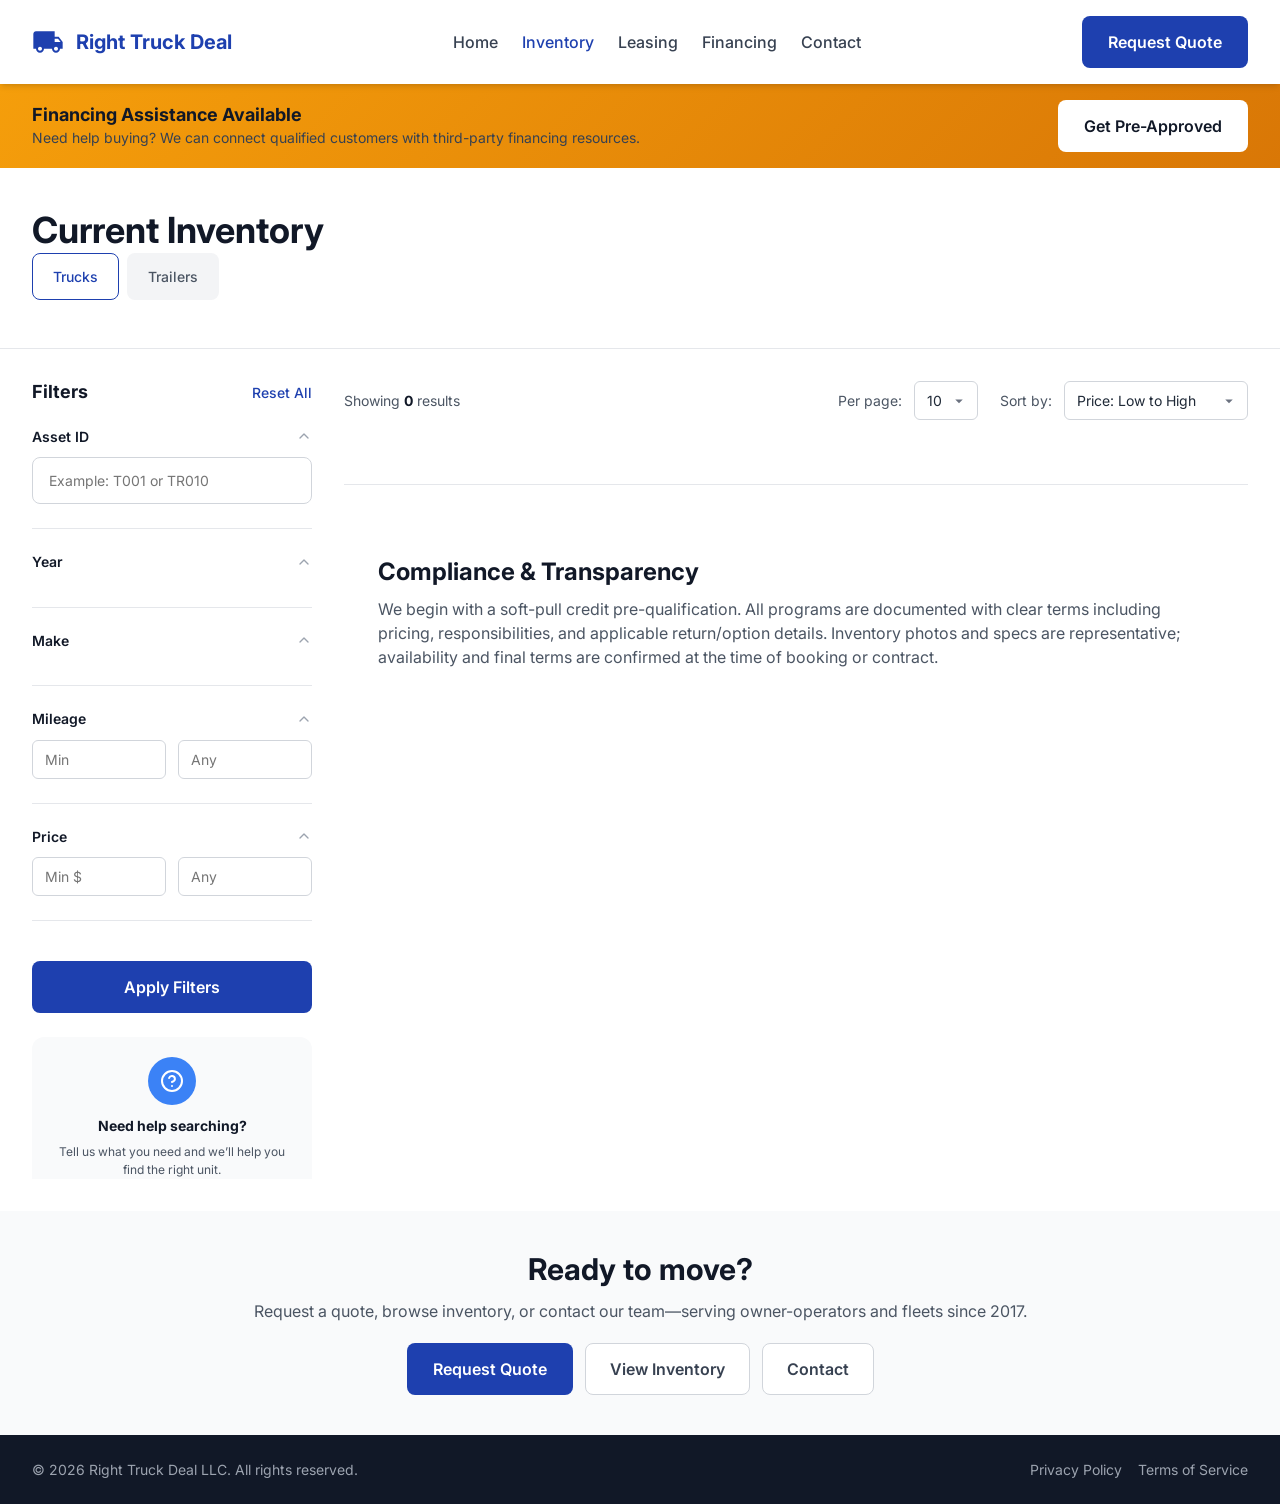
==== sales.html @ 904b8093 "Add details modal with image gallery for inventory items - Add modal popup that opens when clicking " ====
<!DOCTYPE html>
<html lang="en">
<head>
  <meta charset="UTF-8" />
  <meta name="viewport" content="width=device-width, initial-scale=1.0" />
  <meta
    name="description"
    content="Browse our current inventory of trucks and trailers. Right Truck Deal LLC offers rental, leasing, lease-to-purchase, and sales with transparent pricing and flexible terms."
  />
  <title>Inventory | Right Truck Deal LLC</title>

  <link rel="preconnect" href="https://fonts.googleapis.com" />
  <link rel="preconnect" href="https://fonts.gstatic.com" crossorigin />
  <link href="https://fonts.googleapis.com/css2?family=Inter:wght@400;500;600;700&display=swap" rel="stylesheet" />
  <link rel="stylesheet" href="styles.css" />
</head>

<body>

  <!-- NAVBAR -->
  <nav class="navbar" role="navigation" aria-label="Main navigation">
    <div class="container">
      <a href="index.html" class="navbar-brand" aria-label="Right Truck Deal - Home">
        <svg xmlns="http://www.w3.org/2000/svg" viewBox="0 0 24 24" fill="currentColor" aria-hidden="true">
          <path d="M20 8h-3V4H3c-1.1 0-2 .9-2 2v11h2c0 1.66 1.34 3 3 3s3-1.34 3-3h6c0 1.66 1.34 3 3 3s3-1.34 3-3h2v-5l-3-4zM6 18.5c-.83 0-1.5-.67-1.5-1.5s.67-1.5 1.5-1.5 1.5.67 1.5 1.5-.67 1.5-1.5 1.5zm13.5-9l1.96 2.5H17V9.5h2.5zm-1.5 9c-.83 0-1.5-.67-1.5-1.5s.67-1.5 1.5-1.5 1.5.67 1.5 1.5-.67 1.5-1.5 1.5z"/>
        </svg>
        Right Truck Deal
      </a>

      <!-- Desktop nav: app.js expects .nav-menu -->
      <ul class="navbar-nav nav-menu" role="menubar">
        <li role="none"><a href="index.html" role="menuitem">Home</a></li>
        <li role="none"><a href="sales.html" role="menuitem" class="active">Inventory</a></li>
        <li role="none"><a href="index.html#services" role="menuitem">Leasing</a></li>
        <li role="none"><a href="index.html#contact" role="menuitem">Financing</a></li>
        <li role="none"><a href="index.html#contact" role="menuitem">Contact</a></li>
      </ul>

      <a href="index.html#contact" class="btn btn-primary navbar-cta">Request Quote</a>

      <!-- Mobile toggle: app.js expects .mobile-menu-toggle -->
      <button
        class="navbar-toggle mobile-menu-toggle"
        aria-label="Toggle navigation menu"
        aria-expanded="false"
        aria-controls="mobile-menu-sales"
      >
        <svg xmlns="http://www.w3.org/2000/svg" viewBox="0 0 24 24" fill="none" stroke="currentColor" stroke-width="2"
          stroke-linecap="round" stroke-linejoin="round" aria-hidden="true">
          <line x1="3" y1="12" x2="21" y2="12"></line>
          <line x1="3" y1="6" x2="21" y2="6"></line>
          <line x1="3" y1="18" x2="21" y2="18"></line>
        </svg>
      </button>
    </div>
  </nav>

  <!-- Mobile Menu: app.js toggles .nav-menu (desktop), so we keep this + minimal CSS -->
  <div id="mobile-menu-sales" class="mobile-menu" aria-hidden="true">
    <ul class="mobile-menu-nav" role="menu">
      <li role="none"><a href="index.html" role="menuitem">Home</a></li>
      <li role="none"><a href="sales.html" role="menuitem" class="active">Inventory</a></li>
      <li role="none"><a href="index.html#services" role="menuitem">Leasing</a></li>
      <li role="none"><a href="index.html#contact" role="menuitem">Financing</a></li>
      <li role="none"><a href="index.html#contact" role="menuitem">Contact</a></li>
    </ul>
    <a href="index.html#contact" class="btn btn-primary btn-lg" style="width: 100%;">Request Quote</a>
  </div>

  <main>

    <!-- Financing banner -->
    <section class="financing-banner">
      <div class="container">
        <div>
          <h2>Financing Assistance Available</h2>
          <p>Need help buying? We can connect qualified customers with third-party financing resources.</p>
        </div>
        <a href="index.html#contact" class="btn btn-white">Get Pre-Approved</a>
      </div>
    </section>

    <!-- Inventory header -->
    <section class="inventory-header">
      <div class="container">
        <h1>Current Inventory</h1>
        <div class="tabs" role="tablist" aria-label="Inventory type">
          <button class="tab-btn active" role="tab" aria-selected="true" data-tab="trucks">Trucks</button>
          <button class="tab-btn" role="tab" aria-selected="false" data-tab="trailers">Trailers</button>
        </div>
      </div>
    </section>

    <!-- Inventory section -->
    <section class="inventory-section">
      <div class="container">
        <div class="inventory-layout">

          <!-- Filters -->
          <aside class="filters-sidebar" aria-label="Inventory filters">
            <div class="filters-header">
              <h3>Filters</h3>
              <button class="filters-reset" id="reset-filters" type="button">Reset All</button>
            </div>

            <!-- Asset ID search -->
            <div class="filter-group" data-filter="assetid">
              <div class="filter-group-header">
                <h4>Asset ID</h4>
                <svg xmlns="http://www.w3.org/2000/svg" viewBox="0 0 24 24" fill="none" stroke="currentColor"
                  stroke-width="2" stroke-linecap="round" stroke-linejoin="round">
                  <polyline points="18 15 12 9 6 15"></polyline>
                </svg>
              </div>
              <div class="filter-group-content">
                <input id="asset-id-search" type="text" placeholder="Example: T001 or TR010" aria-label="Search by Asset ID" />
              </div>
            </div>

            <div class="filter-group" data-filter="year">
              <div class="filter-group-header">
                <h4>Year</h4>
                <svg xmlns="http://www.w3.org/2000/svg" viewBox="0 0 24 24" fill="none" stroke="currentColor"
                  stroke-width="2" stroke-linecap="round" stroke-linejoin="round">
                  <polyline points="18 15 12 9 6 15"></polyline>
                </svg>
              </div>
              <div class="filter-group-content" id="year-filters"></div>
            </div>

            <div class="filter-group" data-filter="make">
              <div class="filter-group-header">
                <h4>Make</h4>
                <svg xmlns="http://www.w3.org/2000/svg" viewBox="0 0 24 24" fill="none" stroke="currentColor"
                  stroke-width="2" stroke-linecap="round" stroke-linejoin="round">
                  <polyline points="18 15 12 9 6 15"></polyline>
                </svg>
              </div>
              <div class="filter-group-content" id="make-filters"></div>
            </div>

            <div class="filter-group" data-filter="mileage" id="mileage-filter-group">
              <div class="filter-group-header">
                <h4>Mileage</h4>
                <svg xmlns="http://www.w3.org/2000/svg" viewBox="0 0 24 24" fill="none" stroke="currentColor"
                  stroke-width="2" stroke-linecap="round" stroke-linejoin="round">
                  <polyline points="18 15 12 9 6 15"></polyline>
                </svg>
              </div>
              <div class="filter-group-content">
                <div class="filter-range">
                  <input type="number" id="mileage-min" placeholder="Min" min="0" aria-label="Minimum mileage" />
                  <input type="number" id="mileage-max" placeholder="Any" min="0" aria-label="Maximum mileage" />
                </div>
              </div>
            </div>

            <div class="filter-group" data-filter="price">
              <div class="filter-group-header">
                <h4>Price</h4>
                <svg xmlns="http://www.w3.org/2000/svg" viewBox="0 0 24 24" fill="none" stroke="currentColor"
                  stroke-width="2" stroke-linecap="round" stroke-linejoin="round">
                  <polyline points="18 15 12 9 6 15"></polyline>
                </svg>
              </div>
              <div class="filter-group-content">
                <div class="filter-range">
                  <input type="number" id="price-min" placeholder="Min $" min="0" aria-label="Minimum price" />
                  <input type="number" id="price-max" placeholder="Any" min="0" aria-label="Maximum price" />
                </div>
              </div>
            </div>

            <button class="btn btn-primary filters-apply" id="apply-filters" type="button">Apply Filters</button>

            <div class="help-box">
              <div class="help-box-icon">
                <svg xmlns="http://www.w3.org/2000/svg" viewBox="0 0 24 24" fill="none" stroke="currentColor"
                  stroke-width="2" stroke-linecap="round" stroke-linejoin="round">
                  <circle cx="12" cy="12" r="10"></circle>
                  <path d="M9.09 9a3 3 0 0 1 5.83 1c0 2-3 3-3 3"></path>
                  <line x1="12" y1="17" x2="12.01" y2="17"></line>
                </svg>
              </div>
              <h4>Need help searching?</h4>
              <p>Tell us what you need and we’ll help you find the right unit.</p>
              <a href="index.html#contact">
                Contact Sales
                <svg xmlns="http://www.w3.org/2000/svg" viewBox="0 0 24 24" fill="none" stroke="currentColor"
                  stroke-width="2" stroke-linecap="round" stroke-linejoin="round">
                  <line x1="5" y1="12" x2="19" y2="12"></line>
                  <polyline points="12 5 19 12 12 19"></polyline>
                </svg>
              </a>
            </div>
          </aside>

          <!-- Results -->
          <div class="inventory-results">
            <div class="results-header">
              <p class="results-count">Showing <strong id="results-count">0</strong> results</p>

              <div class="results-sort">
                <label for="page-size-select">Per page:</label>
                <select id="page-size-select" aria-label="Results per page">
                  <option value="10">10</option>
                  <option value="20">20</option>
                  <option value="30">30</option>
                  <option value="40">40</option>
                  <option value="50">50</option>
                  <option value="all">All</option>
                </select>

                <label for="sort-select" style="margin-left: 10px;">Sort by:</label>
                <select id="sort-select" aria-label="Sort inventory">
                  <option value="price_asc">Price: Low to High</option>
                  <option value="price_desc">Price: High to Low</option>
                  <option value="mileage_asc">Mileage: Low to High</option>
                  <option value="mileage_desc">Mileage: High to Low</option>
                  <option value="year_desc">Year: Newest First</option>
                  <option value="year_asc">Year: Oldest First</option>
                </select>
              </div>
            </div>

            <div class="inventory-grid" id="inventory-grid" role="list"></div>

            <div class="no-results" id="no-results" style="display: none;">
              <svg xmlns="http://www.w3.org/2000/svg" viewBox="0 0 24 24" fill="none" stroke="currentColor"
                stroke-width="2" stroke-linecap="round" stroke-linejoin="round">
                <circle cx="11" cy="11" r="8"></circle>
                <line x1="21" y1="21" x2="16.65" y2="16.65"></line>
              </svg>
              <h3>No results found</h3>
              <p>Try adjusting your filters or search criteria.</p>
            </div>

            <nav class="pagination" id="pagination" aria-label="Inventory pagination"></nav>

            <!-- Compliance + transparency note (lightweight) -->
            <section class="section" style="padding: 40px 0 0;">
              <div class="container" style="max-width: 900px;">
                <h2 style="font-size: 1.5rem; margin-bottom: 10px;">Compliance & Transparency</h2>
                <p style="color: var(--color-gray-600);">
                  We begin with a soft-pull credit pre-qualification. All programs are documented with clear terms including
                  pricing, responsibilities, and applicable return/option details. Inventory photos and specs are representative;
                  availability and final terms are confirmed at the time of booking or contract.
                </p>
              </div>
            </section>

          </div>
        </div>
      </div>
    </section>

    <!-- CTA footer -->
    <section class="section section--gray" style="padding: 40px 0;">
      <div class="container" style="text-align:center; max-width: 900px;">
        <h2 style="margin-bottom: 10px;">Ready to move?</h2>
        <p style="color: var(--color-gray-600); margin-bottom: 20px;">
          Request a quote, browse inventory, or contact our team—serving owner-operators and fleets since 2017.
        </p>
        <div style="display:flex; gap:12px; justify-content:center; flex-wrap:wrap;">
          <a class="btn btn-primary" href="index.html#contact">Request Quote</a>
          <a class="btn btn-secondary" href="sales.html">View Inventory</a>
          <a class="btn btn-secondary" href="index.html#contact">Contact</a>
        </div>
      </div>
    </section>

  </main>

  <!-- Details Modal -->
  <div class="modal-overlay" id="details-modal" aria-hidden="true" role="dialog" aria-labelledby="modal-title">
    <div class="modal-container">
      <button class="modal-close" id="modal-close" aria-label="Close modal">
        <svg xmlns="http://www.w3.org/2000/svg" viewBox="0 0 24 24" fill="none" stroke="currentColor" stroke-width="2" stroke-linecap="round" stroke-linejoin="round">
          <line x1="18" y1="6" x2="6" y2="18"></line>
          <line x1="6" y1="6" x2="18" y2="18"></line>
        </svg>
      </button>

      <div class="modal-content">
        <div class="modal-gallery">
          <div class="gallery-main">
            <button class="gallery-nav gallery-prev" aria-label="Previous image">
              <svg xmlns="http://www.w3.org/2000/svg" viewBox="0 0 24 24" fill="none" stroke="currentColor" stroke-width="2" stroke-linecap="round" stroke-linejoin="round">
                <polyline points="15 18 9 12 15 6"></polyline>
              </svg>
            </button>
            <div class="gallery-main-image" id="gallery-main-image">
              <div class="image-placeholder">
                <span class="placeholder-icon">&#128666;</span>
              </div>
            </div>
            <button class="gallery-nav gallery-next" aria-label="Next image">
              <svg xmlns="http://www.w3.org/2000/svg" viewBox="0 0 24 24" fill="none" stroke="currentColor" stroke-width="2" stroke-linecap="round" stroke-linejoin="round">
                <polyline points="9 18 15 12 9 6"></polyline>
              </svg>
            </button>
          </div>
          <div class="gallery-thumbnails" id="gallery-thumbnails"></div>
          <div class="gallery-counter" id="gallery-counter">1 / 1</div>
        </div>

        <div class="modal-details">
          <div class="modal-header">
            <span class="modal-status" id="modal-status">Available</span>
            <h2 class="modal-title" id="modal-title">2024 Freightliner Cascadia</h2>
            <p class="modal-location" id="modal-location">St. Charles, MO</p>
          </div>

          <div class="modal-price" id="modal-price">$125,000</div>

          <div class="modal-specs" id="modal-specs">
            <div class="spec-item">
              <span class="spec-label">Year</span>
              <span class="spec-value" id="spec-year">2024</span>
            </div>
            <div class="spec-item">
              <span class="spec-label">Make</span>
              <span class="spec-value" id="spec-make">Freightliner</span>
            </div>
            <div class="spec-item">
              <span class="spec-label">Model</span>
              <span class="spec-value" id="spec-model">Cascadia</span>
            </div>
            <div class="spec-item" id="spec-mileage-container">
              <span class="spec-label">Mileage</span>
              <span class="spec-value" id="spec-mileage">45,000 mi</span>
            </div>
          </div>

          <div class="modal-description">
            <h4>Description</h4>
            <p id="modal-description-text">Description text</p>
          </div>

          <div class="modal-highlights">
            <h4>Key Features</h4>
            <ul id="modal-highlights-list">
              <li>Feature 1</li>
              <li>Feature 2</li>
            </ul>
          </div>

          <div class="modal-actions">
            <a href="index.html#contact" class="btn btn--primary btn--lg modal-contact-btn">
              <svg xmlns="http://www.w3.org/2000/svg" viewBox="0 0 24 24" fill="none" stroke="currentColor" stroke-width="2" stroke-linecap="round" stroke-linejoin="round">
                <path d="M22 16.92v3a2 2 0 0 1-2.18 2 19.79 19.79 0 0 1-8.63-3.07 19.5 19.5 0 0 1-6-6 19.79 19.79 0 0 1-3.07-8.67A2 2 0 0 1 4.11 2h3a2 2 0 0 1 2 1.72 12.84 12.84 0 0 0 .7 2.81 2 2 0 0 1-.45 2.11L8.09 9.91a16 16 0 0 0 6 6l1.27-1.27a2 2 0 0 1 2.11-.45 12.84 12.84 0 0 0 2.81.7A2 2 0 0 1 22 16.92z"></path>
              </svg>
              Contact About This Vehicle
            </a>
            <button class="btn btn--secondary btn--lg" onclick="window.print()">
              <svg xmlns="http://www.w3.org/2000/svg" viewBox="0 0 24 24" fill="none" stroke="currentColor" stroke-width="2" stroke-linecap="round" stroke-linejoin="round">
                <polyline points="6 9 6 2 18 2 18 9"></polyline>
                <path d="M6 18H4a2 2 0 0 1-2-2v-5a2 2 0 0 1 2-2h16a2 2 0 0 1 2 2v5a2 2 0 0 1-2 2h-2"></path>
                <rect x="6" y="14" width="12" height="8"></rect>
              </svg>
              Print Details
            </button>
          </div>
        </div>
      </div>
    </div>
  </div>

  <footer class="simple-footer">
    <div class="container">
      <p>&copy; 2026 Right Truck Deal LLC. All rights reserved.</p>
      <div class="simple-footer-links">
        <a href="index.html#compliance">Privacy Policy</a>
        <a href="index.html#compliance">Terms of Service</a>
      </div>
    </div>
  </footer>

  <script src="app.js"></script>

  <!-- Minimal inline script ONLY to toggle the #mobile-menu-sales panel -->
  <!-- app.js handles .mobile-menu-toggle visual state, but it doesn't open this panel -->
  <script>
    (function () {
      const btn = document.querySelector('.mobile-menu-toggle');
      const panel = document.getElementById('mobile-menu-sales');
      if (!btn || !panel) return;

      btn.addEventListener('click', function () {
        const expanded = btn.getAttribute('aria-expanded') === 'true';
        btn.setAttribute('aria-expanded', String(!expanded));
        panel.classList.toggle('active');
        panel.setAttribute('aria-hidden', String(expanded));
      });

      panel.querySelectorAll('a').forEach(a => {
        a.addEventListener('click', () => {
          btn.setAttribute('aria-expanded', 'false');
          panel.classList.remove('active');
          panel.setAttribute('aria-hidden', 'true');
        });
      });
    })();
  </script>

</body>
</html>
---- styles.css ----
/* ========================================
   RTD Website - Complete CSS Design System
   Mobile-First Responsive Design
   ======================================== */

/* ----------------------------------------
   CSS Custom Properties (Variables)
   ---------------------------------------- */
:root {
  /* Brand Colors */
  --color-primary: #1e40af;
  --color-primary-dark: #1e3a8a;
  --color-primary-light: #3b82f6;
  --color-secondary: #dc2626;
  --color-secondary-dark: #b91c1c;
  --color-secondary-light: #ef4444;
  --color-accent: #f59e0b;
  --color-accent-dark: #d97706;
  --color-accent-light: #fbbf24;

  /* Neutral Colors */
  --color-white: #ffffff;
  --color-gray-50: #f9fafb;
  --color-gray-100: #f3f4f6;
  --color-gray-200: #e5e7eb;
  --color-gray-300: #d1d5db;
  --color-gray-400: #9ca3af;
  --color-gray-500: #6b7280;
  --color-gray-600: #4b5563;
  --color-gray-700: #374151;
  --color-gray-800: #1f2937;
  --color-gray-900: #111827;
  --color-black: #000000;

  /* Semantic Colors */
  --color-success: #10b981;
  --color-success-light: #d1fae5;
  --color-warning: #f59e0b;
  --color-warning-light: #fef3c7;
  --color-error: #ef4444;
  --color-error-light: #fee2e2;
  --color-info: #3b82f6;
  --color-info-light: #dbeafe;

  /* Typography */
  --font-family-base: 'Inter', -apple-system, BlinkMacSystemFont, 'Segoe UI', Roboto, 'Helvetica Neue', Arial, sans-serif;
  --font-family-heading: 'Poppins', var(--font-family-base);
  --font-family-mono: 'Fira Code', 'Consolas', monospace;

  /* Font Sizes */
  --text-xs: 0.75rem;
  --text-sm: 0.875rem;
  --text-base: 1rem;
  --text-lg: 1.125rem;
  --text-xl: 1.25rem;
  --text-2xl: 1.5rem;
  --text-3xl: 1.875rem;
  --text-4xl: 2.25rem;
  --text-5xl: 3rem;
  --text-6xl: 3.75rem;

  /* Font Weights */
  --font-light: 300;
  --font-normal: 400;
  --font-medium: 500;
  --font-semibold: 600;
  --font-bold: 700;
  --font-extrabold: 800;

  /* Line Heights */
  --leading-none: 1;
  --leading-tight: 1.25;
  --leading-snug: 1.375;
  --leading-normal: 1.5;
  --leading-relaxed: 1.625;
  --leading-loose: 2;

  /* Spacing */
  --space-0: 0;
  --space-1: 0.25rem;
  --space-2: 0.5rem;
  --space-3: 0.75rem;
  --space-4: 1rem;
  --space-5: 1.25rem;
  --space-6: 1.5rem;
  --space-8: 2rem;
  --space-10: 2.5rem;
  --space-12: 3rem;
  --space-16: 4rem;
  --space-20: 5rem;
  --space-24: 6rem;
  --space-32: 8rem;

  /* Border Radius */
  --radius-none: 0;
  --radius-sm: 0.125rem;
  --radius-base: 0.25rem;
  --radius-md: 0.375rem;
  --radius-lg: 0.5rem;
  --radius-xl: 0.75rem;
  --radius-2xl: 1rem;
  --radius-3xl: 1.5rem;
  --radius-full: 9999px;

  /* Shadows */
  --shadow-sm: 0 1px 2px 0 rgb(0 0 0 / 0.05);
  --shadow-base: 0 1px 3px 0 rgb(0 0 0 / 0.1), 0 1px 2px -1px rgb(0 0 0 / 0.1);
  --shadow-md: 0 4px 6px -1px rgb(0 0 0 / 0.1), 0 2px 4px -2px rgb(0 0 0 / 0.1);
  --shadow-lg: 0 10px 15px -3px rgb(0 0 0 / 0.1), 0 4px 6px -4px rgb(0 0 0 / 0.1);
  --shadow-xl: 0 20px 25px -5px rgb(0 0 0 / 0.1), 0 8px 10px -6px rgb(0 0 0 / 0.1);
  --shadow-2xl: 0 25px 50px -12px rgb(0 0 0 / 0.25);
  --shadow-inner: inset 0 2px 4px 0 rgb(0 0 0 / 0.05);

  /* Transitions */
  --transition-fast: 150ms ease;
  --transition-base: 200ms ease;
  --transition-slow: 300ms ease;
  --transition-slower: 500ms ease;

  /* Z-Index Scale */
  --z-dropdown: 100;
  --z-sticky: 200;
  --z-fixed: 300;
  --z-modal-backdrop: 400;
  --z-modal: 500;
  --z-popover: 600;
  --z-tooltip: 700;

  /* Container Widths */
  --container-sm: 640px;
  --container-md: 768px;
  --container-lg: 1024px;
  --container-xl: 1280px;
  --container-2xl: 1536px;

  /* Header Height */
  --header-height: 70px;
  --header-height-mobile: 60px;
}

/* ----------------------------------------
   CSS Reset & Base Styles
   ---------------------------------------- */
*,
*::before,
*::after {
  box-sizing: border-box;
  margin: 0;
  padding: 0;
}

html {
  font-size: 16px;
  scroll-behavior: smooth;
  -webkit-text-size-adjust: 100%;
}

body {
  font-family: var(--font-family-base);
  font-size: var(--text-base);
  font-weight: var(--font-normal);
  line-height: var(--leading-normal);
  color: var(--color-gray-800);
  background-color: var(--color-white);
  -webkit-font-smoothing: antialiased;
  -moz-osx-font-smoothing: grayscale;
}

img,
picture,
video,
canvas,
svg {
  display: block;
  max-width: 100%;
  height: auto;
}

input,
button,
textarea,
select {
  font: inherit;
  color: inherit;
}

button {
  cursor: pointer;
  background: none;
  border: none;
}

a {
  color: inherit;
  text-decoration: none;
}

ul,
ol {
  list-style: none;
}

h1, h2, h3, h4, h5, h6 {
  font-family: var(--font-family-heading);
  font-weight: var(--font-bold);
  line-height: var(--leading-tight);
  color: var(--color-gray-900);
}

h1 { font-size: var(--text-4xl); }
h2 { font-size: var(--text-3xl); }
h3 { font-size: var(--text-2xl); }
h4 { font-size: var(--text-xl); }
h5 { font-size: var(--text-lg); }
h6 { font-size: var(--text-base); }

p {
  margin-bottom: var(--space-4);
}

p:last-child {
  margin-bottom: 0;
}

/* ----------------------------------------
   Container
   ---------------------------------------- */
.container {
  width: 100%;
  max-width: var(--container-xl);
  margin-left: auto;
  margin-right: auto;
  padding-left: var(--space-4);
  padding-right: var(--space-4);
}

@media (min-width: 640px) {
  .container {
    padding-left: var(--space-6);
    padding-right: var(--space-6);
  }
}

@media (min-width: 1024px) {
  .container {
    padding-left: var(--space-8);
    padding-right: var(--space-8);
  }
}

/* ----------------------------------------
   Navigation
   ---------------------------------------- */
.header {
  position: sticky;
  top: 0;
  left: 0;
  right: 0;
  z-index: var(--z-sticky);
  background-color: var(--color-white);
  box-shadow: var(--shadow-md);
  height: var(--header-height-mobile);
  transition: background-color var(--transition-base), box-shadow var(--transition-base);
}

@media (min-width: 768px) {
  .header {
    height: var(--header-height);
  }
}

.header.scrolled {
  background-color: rgba(255, 255, 255, 0.98);
  backdrop-filter: blur(8px);
}

.header__inner {
  display: flex;
  align-items: center;
  justify-content: space-between;
  height: 100%;
}

.header__logo {
  display: flex;
  align-items: center;
  gap: var(--space-3);
  font-family: var(--font-family-heading);
  font-weight: var(--font-bold);
  font-size: var(--text-xl);
  color: var(--color-primary);
}

.header__logo img {
  height: 40px;
  width: auto;
}

@media (min-width: 768px) {
  .header__logo {
    font-size: var(--text-2xl);
  }

  .header__logo img {
    height: 50px;
  }
}

/* Desktop Navigation */
.nav {
  display: none;
}

@media (min-width: 1024px) {
  .nav {
    display: flex;
    align-items: center;
    gap: var(--space-8);
  }
}

.nav__list {
  display: flex;
  align-items: center;
  gap: var(--space-6);
}

.nav__link {
  position: relative;
  font-weight: var(--font-medium);
  color: var(--color-gray-700);
  padding: var(--space-2) 0;
  transition: color var(--transition-fast);
}

.nav__link:hover,
.nav__link.active {
  color: var(--color-primary);
}

.nav__link::after {
  content: '';
  position: absolute;
  bottom: 0;
  left: 0;
  width: 0;
  height: 2px;
  background-color: var(--color-primary);
  transition: width var(--transition-base);
}

.nav__link:hover::after,
.nav__link.active::after {
  width: 100%;
}

.nav__cta {
  display: inline-flex;
  align-items: center;
  gap: var(--space-2);
  padding: var(--space-3) var(--space-6);
  background-color: var(--color-secondary);
  color: var(--color-white);
  font-weight: var(--font-semibold);
  border-radius: var(--radius-lg);
  transition: background-color var(--transition-fast), transform var(--transition-fast);
}

.nav__cta:hover {
  background-color: var(--color-secondary-dark);
  transform: translateY(-1px);
}

/* Mobile Menu Toggle */
.mobile-menu-toggle {
  display: flex;
  flex-direction: column;
  justify-content: center;
  gap: 5px;
  width: 28px;
  height: 28px;
  padding: 0;
}

@media (min-width: 1024px) {
  .mobile-menu-toggle {
    display: none;
  }
}

.mobile-menu-toggle span {
  display: block;
  width: 100%;
  height: 2px;
  background-color: var(--color-gray-800);
  border-radius: var(--radius-full);
  transition: transform var(--transition-base), opacity var(--transition-base);
}

.mobile-menu-toggle.active span:nth-child(1) {
  transform: translateY(7px) rotate(45deg);
}

.mobile-menu-toggle.active span:nth-child(2) {
  opacity: 0;
}

.mobile-menu-toggle.active span:nth-child(3) {
  transform: translateY(-7px) rotate(-45deg);
}

/* Mobile Navigation */
.mobile-nav {
  position: fixed;
  top: var(--header-height-mobile);
  left: 0;
  right: 0;
  bottom: 0;
  background-color: var(--color-white);
  z-index: var(--z-fixed);
  transform: translateX(100%);
  transition: transform var(--transition-slow);
  overflow-y: auto;
}

@media (min-width: 768px) {
  .mobile-nav {
    top: var(--header-height);
  }
}

@media (min-width: 1024px) {
  .mobile-nav {
    display: none;
  }
}

.mobile-nav.active {
  transform: translateX(0);
}

.mobile-nav__inner {
  padding: var(--space-6);
}

.mobile-nav__list {
  display: flex;
  flex-direction: column;
  gap: var(--space-2);
}

.mobile-nav__link {
  display: block;
  padding: var(--space-4);
  font-size: var(--text-lg);
  font-weight: var(--font-medium);
  color: var(--color-gray-700);
  border-radius: var(--radius-lg);
  transition: background-color var(--transition-fast), color var(--transition-fast);
}

.mobile-nav__link:hover,
.mobile-nav__link.active {
  background-color: var(--color-gray-100);
  color: var(--color-primary);
}

.mobile-nav__cta {
  display: block;
  width: 100%;
  margin-top: var(--space-6);
  padding: var(--space-4);
  background-color: var(--color-secondary);
  color: var(--color-white);
  font-size: var(--text-lg);
  font-weight: var(--font-semibold);
  text-align: center;
  border-radius: var(--radius-lg);
}

/* ----------------------------------------
   Hero Section
   ---------------------------------------- */
.hero {
  position: relative;
  min-height: 500px;
  display: flex;
  align-items: center;
  background-color: var(--color-gray-900);
  background-size: cover;
  background-position: center;
  background-repeat: no-repeat;
  overflow: hidden;
}

@media (min-width: 768px) {
  .hero {
    min-height: 600px;
  }
}

@media (min-width: 1024px) {
  .hero {
    min-height: 700px;
  }
}

.hero--large {
  min-height: 80vh;
}

@media (min-width: 768px) {
  .hero--large {
    min-height: 85vh;
  }
}

.hero__overlay {
  position: absolute;
  inset: 0;
  background: linear-gradient(
    135deg,
    rgba(30, 64, 175, 0.9) 0%,
    rgba(17, 24, 39, 0.85) 50%,
    rgba(0, 0, 0, 0.8) 100%
  );
}

.hero__content {
  position: relative;
  z-index: 1;
  max-width: 800px;
  padding: var(--space-8) 0;
  color: var(--color-white);
}

@media (min-width: 768px) {
  .hero__content {
    padding: var(--space-12) 0;
  }
}

.hero__badge {
  display: inline-flex;
  align-items: center;
  gap: var(--space-2);
  padding: var(--space-2) var(--space-4);
  margin-bottom: var(--space-6);
  background-color: rgba(255, 255, 255, 0.15);
  border: 1px solid rgba(255, 255, 255, 0.25);
  border-radius: var(--radius-full);
  font-size: var(--text-sm);
  font-weight: var(--font-medium);
  backdrop-filter: blur(4px);
}

.hero__title {
  font-size: var(--text-3xl);
  font-weight: var(--font-extrabold);
  line-height: var(--leading-tight);
  color: var(--color-white);
  margin-bottom: var(--space-6);
}

@media (min-width: 640px) {
  .hero__title {
    font-size: var(--text-4xl);
  }
}

@media (min-width: 768px) {
  .hero__title {
    font-size: var(--text-5xl);
  }
}

@media (min-width: 1024px) {
  .hero__title {
    font-size: var(--text-6xl);
  }
}

.hero__title span {
  color: var(--color-accent);
}

.hero__subtitle {
  font-size: var(--text-lg);
  line-height: var(--leading-relaxed);
  color: rgba(255, 255, 255, 0.9);
  margin-bottom: var(--space-8);
}

@media (min-width: 768px) {
  .hero__subtitle {
    font-size: var(--text-xl);
  }
}

.hero__actions {
  display: flex;
  flex-direction: column;
  gap: var(--space-4);
}

@media (min-width: 640px) {
  .hero__actions {
    flex-direction: row;
  }
}

/* ----------------------------------------
   Buttons
   ---------------------------------------- */
.btn {
  display: inline-flex;
  align-items: center;
  justify-content: center;
  gap: var(--space-2);
  padding: var(--space-3) var(--space-6);
  font-weight: var(--font-semibold);
  font-size: var(--text-base);
  line-height: var(--leading-normal);
  border-radius: var(--radius-lg);
  border: 2px solid transparent;
  cursor: pointer;
  transition: all var(--transition-fast);
  text-decoration: none;
}

.btn--sm {
  padding: var(--space-2) var(--space-4);
  font-size: var(--text-sm);
}

.btn--lg {
  padding: var(--space-4) var(--space-8);
  font-size: var(--text-lg);
}

.btn--primary {
  background-color: var(--color-primary);
  color: var(--color-white);
}

.btn--primary:hover {
  background-color: var(--color-primary-dark);
  transform: translateY(-2px);
  box-shadow: var(--shadow-lg);
}

.btn--secondary {
  background-color: var(--color-secondary);
  color: var(--color-white);
}

.btn--secondary:hover {
  background-color: var(--color-secondary-dark);
  transform: translateY(-2px);
  box-shadow: var(--shadow-lg);
}

.btn--accent {
  background-color: var(--color-accent);
  color: var(--color-gray-900);
}

.btn--accent:hover {
  background-color: var(--color-accent-dark);
  transform: translateY(-2px);
  box-shadow: var(--shadow-lg);
}

.btn--outline {
  background-color: transparent;
  border-color: var(--color-white);
  color: var(--color-white);
}

.btn--outline:hover {
  background-color: var(--color-white);
  color: var(--color-gray-900);
}

.btn--outline-dark {
  background-color: transparent;
  border-color: var(--color-gray-800);
  color: var(--color-gray-800);
}

.btn--outline-dark:hover {
  background-color: var(--color-gray-800);
  color: var(--color-white);
}

.btn--ghost {
  background-color: transparent;
  color: var(--color-primary);
}

.btn--ghost:hover {
  background-color: var(--color-gray-100);
}

.btn--block {
  width: 100%;
}

.btn:disabled,
.btn.disabled {
  opacity: 0.6;
  cursor: not-allowed;
  pointer-events: none;
}

/* ----------------------------------------
   Highlights Row
   ---------------------------------------- */
.highlights {
  background-color: var(--color-white);
  padding: var(--space-6) 0;
  border-bottom: 1px solid var(--color-gray-200);
}

@media (min-width: 768px) {
  .highlights {
    padding: var(--space-8) 0;
  }
}

.highlights__grid {
  display: grid;
  grid-template-columns: 1fr;
  gap: var(--space-6);
}

@media (min-width: 640px) {
  .highlights__grid {
    grid-template-columns: repeat(2, 1fr);
  }
}

@media (min-width: 1024px) {
  .highlights__grid {
    grid-template-columns: repeat(4, 1fr);
    gap: var(--space-8);
  }
}

.highlight-item {
  display: flex;
  align-items: center;
  gap: var(--space-4);
  padding: var(--space-4);
  background-color: var(--color-gray-50);
  border-radius: var(--radius-xl);
  transition: transform var(--transition-base), box-shadow var(--transition-base);
}

.highlight-item:hover {
  transform: translateY(-2px);
  box-shadow: var(--shadow-md);
}

.highlight-item__icon {
  flex-shrink: 0;
  display: flex;
  align-items: center;
  justify-content: center;
  width: 56px;
  height: 56px;
  background: linear-gradient(135deg, var(--color-primary), var(--color-primary-light));
  color: var(--color-white);
  border-radius: var(--radius-lg);
  font-size: var(--text-2xl);
}

.highlight-item__content h4 {
  font-size: var(--text-lg);
  font-weight: var(--font-bold);
  margin-bottom: var(--space-1);
}

.highlight-item__content p {
  font-size: var(--text-sm);
  color: var(--color-gray-600);
  margin-bottom: 0;
}

/* ----------------------------------------
   Sections
   ---------------------------------------- */
.section {
  padding: var(--space-16) 0;
}

@media (min-width: 768px) {
  .section {
    padding: var(--space-20) 0;
  }
}

@media (min-width: 1024px) {
  .section {
    padding: var(--space-24) 0;
  }
}

.section--gray {
  background-color: var(--color-gray-50);
}

.section--dark {
  background-color: var(--color-gray-900);
  color: var(--color-white);
}

.section--dark h2,
.section--dark h3 {
  color: var(--color-white);
}

.section--primary {
  background-color: var(--color-primary);
  color: var(--color-white);
}

.section__header {
  text-align: center;
  max-width: 700px;
  margin: 0 auto var(--space-12);
}

.section__label {
  display: inline-block;
  padding: var(--space-1) var(--space-3);
  margin-bottom: var(--space-4);
  background-color: var(--color-primary-light);
  color: var(--color-white);
  font-size: var(--text-sm);
  font-weight: var(--font-semibold);
  text-transform: uppercase;
  letter-spacing: 0.05em;
  border-radius: var(--radius-full);
}

.section--gray .section__label {
  background-color: var(--color-primary);
}

.section__title {
  margin-bottom: var(--space-4);
}

.section__subtitle {
  font-size: var(--text-lg);
  color: var(--color-gray-600);
}

.section--dark .section__subtitle {
  color: var(--color-gray-300);
}

/* ----------------------------------------
   Card Grid (Services)
   ---------------------------------------- */
.card-grid {
  display: grid;
  grid-template-columns: 1fr;
  gap: var(--space-6);
}

@media (min-width: 640px) {
  .card-grid {
    grid-template-columns: repeat(2, 1fr);
  }
}

@media (min-width: 1024px) {
  .card-grid {
    grid-template-columns: repeat(3, 1fr);
    gap: var(--space-8);
  }
}

.card-grid--4 {
  grid-template-columns: 1fr;
}

@media (min-width: 640px) {
  .card-grid--4 {
    grid-template-columns: repeat(2, 1fr);
  }
}

@media (min-width: 1024px) {
  .card-grid--4 {
    grid-template-columns: repeat(4, 1fr);
  }
}

.card {
  background-color: var(--color-white);
  border-radius: var(--radius-xl);
  box-shadow: var(--shadow-md);
  overflow: hidden;
  transition: transform var(--transition-base), box-shadow var(--transition-base);
}

.card:hover {
  transform: translateY(-4px);
  box-shadow: var(--shadow-xl);
}

.card__image {
  position: relative;
  aspect-ratio: 16 / 10;
  overflow: hidden;
}

.card__image img {
  width: 100%;
  height: 100%;
  object-fit: cover;
  transition: transform var(--transition-slow);
}

.card:hover .card__image img {
  transform: scale(1.05);
}

.card__body {
  padding: var(--space-6);
}

.card__title {
  font-size: var(--text-xl);
  margin-bottom: var(--space-3);
}

.card__text {
  color: var(--color-gray-600);
  margin-bottom: var(--space-4);
}

.card__link {
  display: inline-flex;
  align-items: center;
  gap: var(--space-2);
  color: var(--color-primary);
  font-weight: var(--font-semibold);
  transition: gap var(--transition-fast);
}

.card__link:hover {
  gap: var(--space-3);
}

/* Service Card Variant */
.service-card {
  text-align: center;
  padding: var(--space-8);
}

.service-card__icon {
  display: flex;
  align-items: center;
  justify-content: center;
  width: 80px;
  height: 80px;
  margin: 0 auto var(--space-6);
  background: linear-gradient(135deg, var(--color-primary), var(--color-primary-light));
  color: var(--color-white);
  font-size: var(--text-3xl);
  border-radius: var(--radius-2xl);
}

.service-card__title {
  font-size: var(--text-xl);
  margin-bottom: var(--space-4);
}

.service-card__text {
  color: var(--color-gray-600);
}

/* ----------------------------------------
   Why Choose Us Section
   ---------------------------------------- */
.why-choose {
  display: grid;
  grid-template-columns: 1fr;
  gap: var(--space-12);
  align-items: center;
}

@media (min-width: 1024px) {
  .why-choose {
    grid-template-columns: 1fr 1fr;
  }
}

.why-choose__image {
  position: relative;
  border-radius: var(--radius-2xl);
  overflow: hidden;
  box-shadow: var(--shadow-2xl);
}

.why-choose__image img {
  width: 100%;
  height: auto;
}

.why-choose__content h2 {
  margin-bottom: var(--space-6);
}

.why-choose__content > p {
  font-size: var(--text-lg);
  color: var(--color-gray-600);
  margin-bottom: var(--space-8);
}

.feature-list {
  display: flex;
  flex-direction: column;
  gap: var(--space-6);
}

.feature-item {
  display: flex;
  gap: var(--space-4);
}

.feature-item__icon {
  flex-shrink: 0;
  display: flex;
  align-items: center;
  justify-content: center;
  width: 48px;
  height: 48px;
  background-color: var(--color-success-light);
  color: var(--color-success);
  border-radius: var(--radius-lg);
  font-size: var(--text-xl);
}

.feature-item__content h4 {
  font-size: var(--text-lg);
  margin-bottom: var(--space-2);
}

.feature-item__content p {
  color: var(--color-gray-600);
  margin-bottom: 0;
}

/* Stats Grid */
.stats-grid {
  display: grid;
  grid-template-columns: repeat(2, 1fr);
  gap: var(--space-6);
  margin-top: var(--space-10);
  padding-top: var(--space-10);
  border-top: 1px solid var(--color-gray-200);
}

@media (min-width: 640px) {
  .stats-grid {
    grid-template-columns: repeat(4, 1fr);
  }
}

.stat-item {
  text-align: center;
}

.stat-item__value {
  font-family: var(--font-family-heading);
  font-size: var(--text-3xl);
  font-weight: var(--font-bold);
  color: var(--color-primary);
  line-height: var(--leading-none);
  margin-bottom: var(--space-2);
}

@media (min-width: 768px) {
  .stat-item__value {
    font-size: var(--text-4xl);
  }
}

.stat-item__label {
  font-size: var(--text-sm);
  color: var(--color-gray-600);
}

/* ----------------------------------------
   FAQ Accordion
   ---------------------------------------- */
.faq-list {
  max-width: 800px;
  margin: 0 auto;
}

.faq-item {
  background-color: var(--color-white);
  border: 1px solid var(--color-gray-200);
  border-radius: var(--radius-xl);
  margin-bottom: var(--space-4);
  overflow: hidden;
  transition: box-shadow var(--transition-base);
}

.faq-item:hover {
  box-shadow: var(--shadow-md);
}

.faq-item.active {
  border-color: var(--color-primary);
  box-shadow: var(--shadow-lg);
}

.faq-item__header {
  display: flex;
  align-items: center;
  justify-content: space-between;
  gap: var(--space-4);
  width: 100%;
  padding: var(--space-5) var(--space-6);
  text-align: left;
  font-size: var(--text-lg);
  font-weight: var(--font-semibold);
  color: var(--color-gray-900);
  cursor: pointer;
  transition: color var(--transition-fast);
}

.faq-item.active .faq-item__header {
  color: var(--color-primary);
}

.faq-item__icon {
  flex-shrink: 0;
  width: 24px;
  height: 24px;
  display: flex;
  align-items: center;
  justify-content: center;
  color: var(--color-gray-500);
  transition: transform var(--transition-base), color var(--transition-base);
}

.faq-item.active .faq-item__icon {
  transform: rotate(180deg);
  color: var(--color-primary);
}

.faq-item__body {
  max-height: 0;
  overflow: hidden;
  transition: max-height var(--transition-slow);
}

.faq-item.active .faq-item__body {
  max-height: 500px;
}

.faq-item__content {
  padding: 0 var(--space-6) var(--space-6);
  color: var(--color-gray-600);
  line-height: var(--leading-relaxed);
}

/* ----------------------------------------
   Contact Section
   ---------------------------------------- */
.contact-grid {
  display: grid;
  grid-template-columns: 1fr;
  gap: var(--space-12);
}

@media (min-width: 1024px) {
  .contact-grid {
    grid-template-columns: 1fr 1fr;
  }
}

/* Contact Form */
.contact-form {
  background-color: var(--color-white);
  padding: var(--space-8);
  border-radius: var(--radius-2xl);
  box-shadow: var(--shadow-xl);
}

@media (min-width: 768px) {
  .contact-form {
    padding: var(--space-10);
  }
}

.contact-form__title {
  font-size: var(--text-2xl);
  margin-bottom: var(--space-2);
}

/* ----------------------------------------
   Contact Section
   ---------------------------------------- */
.contact-grid {
  display: grid;
  grid-template-columns: 1fr;
  gap: var(--space-12);
}

@media (min-width: 1024px) {
  .contact-grid {
    grid-template-columns: 1fr 400px;
  }
}

.contact-form-wrapper h2 {
  font-size: var(--text-3xl);
  font-weight: var(--font-bold);
  margin-bottom: var(--space-2);
}

.contact-form-wrapper > p {
  color: var(--color-gray-600);
  margin-bottom: var(--space-8);
}

.contact-form-wrapper label {
  display: block;
  font-size: var(--text-sm);
  font-weight: var(--font-medium);
  color: var(--color-gray-700);
  margin-bottom: var(--space-2);
}

.contact-form-wrapper input,
.contact-form-wrapper select,
.contact-form-wrapper textarea {
  display: block;
  width: 100%;
  padding: var(--space-3) var(--space-4);
  font-size: var(--text-base);
  font-family: var(--font-family-base);
  color: var(--color-gray-900);
  background-color: var(--color-white);
  border: 1px solid var(--color-gray-300);
  border-radius: var(--radius-lg);
  transition: border-color var(--transition-fast), box-shadow var(--transition-fast);
}

.contact-form-wrapper input:focus,
.contact-form-wrapper select:focus,
.contact-form-wrapper textarea:focus {
  outline: none;
  border-color: var(--color-primary);
  box-shadow: 0 0 0 3px rgba(30, 64, 175, 0.15);
}

.contact-form-wrapper input::placeholder,
.contact-form-wrapper textarea::placeholder {
  color: var(--color-gray-400);
}

.contact-form-wrapper textarea {
  min-height: 120px;
  resize: vertical;
}

.contact-form-wrapper select {
  appearance: none;
  background-image: url("data:image/svg+xml,%3Csvg xmlns='http://www.w3.org/2000/svg' width='12' height='12' fill='%236b7280' viewBox='0 0 16 16'%3E%3Cpath d='M8 11L3 6h10l-5 5z'/%3E%3C/svg%3E");
  background-repeat: no-repeat;
  background-position: right 16px center;
  padding-right: 40px;
}

.form-row-2 {
  display: grid;
  grid-template-columns: 1fr;
  gap: var(--space-5);
}

@media (min-width: 640px) {
  .form-row-2 {
    grid-template-columns: repeat(2, 1fr);
  }
}

.form-success {
  display: none;
  padding: var(--space-4);
  margin-bottom: var(--space-6);
  background-color: var(--color-success-light);
  color: var(--color-success);
  border-radius: var(--radius-lg);
  font-weight: var(--font-medium);
}

.form-success.show {
  display: block;
}

.form-submit {
  margin-top: var(--space-6);
}

/* Contact Info Sidebar */
.contact-info {
  background-color: var(--color-gray-900);
  color: var(--color-white);
  padding: var(--space-8);
  border-radius: var(--radius-2xl);
}

.contact-info h3 {
  font-size: var(--text-xl);
  font-weight: var(--font-bold);
  margin-bottom: var(--space-6);
}

.contact-info-list {
  display: flex;
  flex-direction: column;
  gap: var(--space-6);
}

.contact-info-item {
  display: flex;
  align-items: flex-start;
  gap: var(--space-4);
}

.contact-info-icon {
  flex-shrink: 0;
  width: 24px;
  height: 24px;
  color: var(--color-primary-light);
}

.contact-info-text {
  font-size: var(--text-sm);
  line-height: var(--leading-relaxed);
  color: var(--color-gray-300);
}

.contact-info-text a {
  color: var(--color-white);
  text-decoration: none;
}

.contact-info-text a:hover {
  text-decoration: underline;
}

.contact-form__subtitle {
  color: var(--color-gray-600);
  margin-bottom: var(--space-8);
}

.form-group {
  margin-bottom: var(--space-5);
}

.form-row {
  display: grid;
  grid-template-columns: 1fr;
  gap: var(--space-5);
}

@media (min-width: 640px) {
  .form-row {
    grid-template-columns: repeat(2, 1fr);
  }
}

.form-label {
  display: block;
  font-size: var(--text-sm);
  font-weight: var(--font-medium);
  color: var(--color-gray-700);
  margin-bottom: var(--space-2);
}

.form-label--required::after {
  content: ' *';
  color: var(--color-error);
}

.form-input,
.form-select,
.form-textarea {
  display: block;
  width: 100%;
  padding: var(--space-3) var(--space-4);
  font-size: var(--text-base);
  color: var(--color-gray-900);
  background-color: var(--color-white);
  border: 1px solid var(--color-gray-300);
  border-radius: var(--radius-lg);
  transition: border-color var(--transition-fast), box-shadow var(--transition-fast);
}

.form-input:focus,
.form-select:focus,
.form-textarea:focus {
  outline: none;
  border-color: var(--color-primary);
  box-shadow: 0 0 0 3px rgba(30, 64, 175, 0.15);
}

.form-input::placeholder,
.form-textarea::placeholder {
  color: var(--color-gray-400);
}

.form-textarea {
  min-height: 120px;
  resize: vertical;
}

.form-checkbox-group {
  display: flex;
  align-items: flex-start;
  gap: var(--space-3);
}

.form-checkbox {
  flex-shrink: 0;
  width: 20px;
  height: 20px;
  margin-top: 2px;
  accent-color: var(--color-primary);
}

.form-checkbox-label {
  font-size: var(--text-sm);
  color: var(--color-gray-600);
}

.form-checkbox-label a {
  color: var(--color-primary);
  text-decoration: underline;
}

.form-error {
  display: none;
  font-size: var(--text-sm);
  color: var(--color-error);
  margin-top: var(--space-2);
}

.form-group.error .form-error {
  display: block;
}

.form-group.error input,
.form-group.error select,
.form-group.error textarea {
  border-color: var(--color-error);
}

/* Contact Info */
.contact-info {
  display: flex;
  flex-direction: column;
  gap: var(--space-8);
}

.contact-info__header h2 {
  margin-bottom: var(--space-4);
}

.contact-info__header p {
  font-size: var(--text-lg);
  color: var(--color-gray-600);
}

.contact-info__list {
  display: flex;
  flex-direction: column;
  gap: var(--space-6);
}

.contact-info__item {
  display: flex;
  gap: var(--space-4);
}

.contact-info__icon {
  flex-shrink: 0;
  display: flex;
  align-items: center;
  justify-content: center;
  width: 56px;
  height: 56px;
  background-color: var(--color-primary);
  color: var(--color-white);
  border-radius: var(--radius-lg);
  font-size: var(--text-xl);
}

.contact-info__content h4 {
  font-size: var(--text-lg);
  margin-bottom: var(--space-1);
}

.contact-info__content p {
  color: var(--color-gray-600);
  margin-bottom: 0;
}

.contact-info__content a {
  color: var(--color-primary);
  font-weight: var(--font-medium);
  transition: color var(--transition-fast);
}

.contact-info__content a:hover {
  color: var(--color-primary-dark);
}

/* Business Hours */
.business-hours {
  background-color: var(--color-gray-50);
  padding: var(--space-6);
  border-radius: var(--radius-xl);
}

.business-hours h4 {
  font-size: var(--text-lg);
  margin-bottom: var(--space-4);
}

.business-hours__list {
  display: flex;
  flex-direction: column;
  gap: var(--space-3);
}

.business-hours__item {
  display: flex;
  justify-content: space-between;
  font-size: var(--text-sm);
}

.business-hours__day {
  color: var(--color-gray-600);
}

.business-hours__time {
  font-weight: var(--font-medium);
  color: var(--color-gray-900);
}

.business-hours__time--closed {
  color: var(--color-error);
}

/* Map */
.contact-map {
  margin-top: var(--space-8);
  border-radius: var(--radius-xl);
  overflow: hidden;
  height: 300px;
  background-color: var(--color-gray-200);
}

.contact-map iframe {
  width: 100%;
  height: 100%;
  border: 0;
}

/* ----------------------------------------
   Footer
   ---------------------------------------- */
.footer {
  background-color: var(--color-gray-900);
  color: var(--color-gray-300);
  padding-top: var(--space-16);
}

.footer__grid {
  display: grid;
  grid-template-columns: 1fr;
  gap: var(--space-10);
  padding-bottom: var(--space-12);
  border-bottom: 1px solid var(--color-gray-800);
}

@media (min-width: 640px) {
  .footer__grid {
    grid-template-columns: repeat(2, 1fr);
  }
}

@media (min-width: 1024px) {
  .footer__grid {
    grid-template-columns: 2fr 1fr 1fr 1fr;
  }
}

.footer__brand {
  max-width: 300px;
}

@media (min-width: 640px) {
  .footer__brand {
    grid-column: span 2;
  }
}

@media (min-width: 1024px) {
  .footer__brand {
    grid-column: span 1;
  }
}

.footer__logo {
  display: flex;
  align-items: center;
  gap: var(--space-3);
  margin-bottom: var(--space-4);
  font-family: var(--font-family-heading);
  font-size: var(--text-xl);
  font-weight: var(--font-bold);
  color: var(--color-white);
}

.footer__logo img {
  height: 40px;
  width: auto;
}

.footer__description {
  font-size: var(--text-sm);
  line-height: var(--leading-relaxed);
  margin-bottom: var(--space-6);
}

.footer__social {
  display: flex;
  gap: var(--space-3);
}

.footer__social-link {
  display: flex;
  align-items: center;
  justify-content: center;
  width: 40px;
  height: 40px;
  background-color: var(--color-gray-800);
  color: var(--color-gray-400);
  border-radius: var(--radius-lg);
  transition: background-color var(--transition-fast), color var(--transition-fast);
}

.footer__social-link:hover {
  background-color: var(--color-primary);
  color: var(--color-white);
}

.footer__nav h4 {
  color: var(--color-white);
  font-size: var(--text-base);
  font-weight: var(--font-semibold);
  margin-bottom: var(--space-5);
}

.footer__nav ul {
  display: flex;
  flex-direction: column;
  gap: var(--space-3);
}

.footer__nav a {
  font-size: var(--text-sm);
  color: var(--color-gray-400);
  transition: color var(--transition-fast);
}

.footer__nav a:hover {
  color: var(--color-white);
}

.footer__bottom {
  display: flex;
  flex-direction: column;
  gap: var(--space-4);
  padding: var(--space-6) 0;
  text-align: center;
}

@media (min-width: 768px) {
  .footer__bottom {
    flex-direction: row;
    justify-content: space-between;
    align-items: center;
    text-align: left;
  }
}

.footer__copyright {
  font-size: var(--text-sm);
}

.footer__legal {
  display: flex;
  flex-wrap: wrap;
  justify-content: center;
  gap: var(--space-4);
}

@media (min-width: 768px) {
  .footer__legal {
    justify-content: flex-end;
  }
}

.footer__legal a {
  font-size: var(--text-sm);
  color: var(--color-gray-400);
  transition: color var(--transition-fast);
}

.footer__legal a:hover {
  color: var(--color-white);
}

/* ----------------------------------------
   Sales Page: Financing Banner
   ---------------------------------------- */
.financing-banner {
  background: linear-gradient(135deg, var(--color-accent) 0%, var(--color-accent-dark) 100%);
  color: var(--color-gray-900);
  padding: var(--space-4) 0;
}

.financing-banner__inner {
  display: flex;
  flex-direction: column;
  align-items: center;
  gap: var(--space-4);
  text-align: center;
}

@media (min-width: 768px) {
  .financing-banner__inner {
    flex-direction: row;
    justify-content: space-between;
    text-align: left;
  }
}

.financing-banner__content {
  display: flex;
  flex-direction: column;
  gap: var(--space-1);
}

@media (min-width: 768px) {
  .financing-banner__content {
    flex-direction: row;
    align-items: center;
    gap: var(--space-4);
  }
}

.financing-banner__title {
  font-size: var(--text-lg);
  font-weight: var(--font-bold);
}

.financing-banner__text {
  font-size: var(--text-sm);
  opacity: 0.9;
}

.financing-banner .btn {
  white-space: nowrap;
}

/* ----------------------------------------
   Sales Page: Inventory Header & Tabs
   ---------------------------------------- */
.inventory-header {
  padding: var(--space-8) 0;
  background-color: var(--color-white);
  border-bottom: 1px solid var(--color-gray-200);
}

@media (min-width: 768px) {
  .inventory-header {
    padding: var(--space-10) 0;
  }
}

.inventory-header__top {
  display: flex;
  flex-direction: column;
  gap: var(--space-4);
  margin-bottom: var(--space-6);
}

@media (min-width: 768px) {
  .inventory-header__top {
    flex-direction: row;
    justify-content: space-between;
    align-items: center;
  }
}

.inventory-header__title {
  font-size: var(--text-3xl);
}

.inventory-header__count {
  font-size: var(--text-sm);
  color: var(--color-gray-600);
}

.inventory-header__count span {
  font-weight: var(--font-semibold);
  color: var(--color-gray-900);
}

/* Tabs */
.tabs {
  display: flex;
  gap: var(--space-2);
  overflow-x: auto;
  padding-bottom: var(--space-2);
  -webkit-overflow-scrolling: touch;
  scrollbar-width: none;
}

.tabs::-webkit-scrollbar {
  display: none;
}

.tab {
  flex-shrink: 0;
  padding: var(--space-3) var(--space-5);
  font-size: var(--text-sm);
  font-weight: var(--font-medium);
  color: var(--color-gray-600);
  background-color: var(--color-gray-100);
  border: 1px solid transparent;
  border-radius: var(--radius-lg);
  cursor: pointer;
  transition: all var(--transition-fast);
}

.tab:hover {
  color: var(--color-gray-900);
  background-color: var(--color-gray-200);
}

.tab.active {
  color: var(--color-primary);
  background-color: var(--color-white);
  border-color: var(--color-primary);
}

.tab__count {
  display: inline-flex;
  align-items: center;
  justify-content: center;
  min-width: 20px;
  height: 20px;
  padding: 0 var(--space-2);
  margin-left: var(--space-2);
  font-size: var(--text-xs);
  font-weight: var(--font-semibold);
  background-color: var(--color-gray-200);
  border-radius: var(--radius-full);
}

.tab.active .tab__count {
  background-color: var(--color-primary);
  color: var(--color-white);
}

/* ----------------------------------------
   Sales Page: Filters Sidebar
   ---------------------------------------- */
.inventory-layout {
  display: grid;
  grid-template-columns: 1fr;
  gap: var(--space-8);
  padding: var(--space-8) 0;
}

@media (min-width: 1024px) {
  .inventory-layout {
    grid-template-columns: 280px 1fr;
  }
}

.filters-sidebar {
  display: none;
}

@media (min-width: 1024px) {
  .filters-sidebar {
    display: block;
    position: sticky;
    top: calc(var(--header-height) + var(--space-4));
    max-height: calc(100vh - var(--header-height) - var(--space-8));
    overflow-y: auto;
    scrollbar-width: thin;
  }
}

.filters-sidebar__header {
  display: flex;
  justify-content: space-between;
  align-items: center;
  margin-bottom: var(--space-6);
}

.filters-sidebar__header h3 {
  font-size: var(--text-lg);
}

.filters-sidebar__clear {
  font-size: var(--text-sm);
  color: var(--color-primary);
  font-weight: var(--font-medium);
  cursor: pointer;
  transition: color var(--transition-fast);
}

.filters-sidebar__clear:hover {
  color: var(--color-primary-dark);
}

.filter-group {
  margin-bottom: var(--space-6);
  padding-bottom: var(--space-6);
  border-bottom: 1px solid var(--color-gray-200);
}

.filter-group:last-child {
  border-bottom: none;
  margin-bottom: 0;
  padding-bottom: 0;
}

.filter-group__title {
  font-size: var(--text-sm);
  font-weight: var(--font-semibold);
  color: var(--color-gray-900);
  margin-bottom: var(--space-3);
}

.filter-options {
  display: flex;
  flex-direction: column;
  gap: var(--space-2);
}

.filter-option {
  display: flex;
  align-items: center;
  gap: var(--space-3);
  font-size: var(--text-sm);
  color: var(--color-gray-700);
  cursor: pointer;
  transition: color var(--transition-fast);
}

.filter-option:hover {
  color: var(--color-gray-900);
}

.filter-option input[type="checkbox"] {
  width: 18px;
  height: 18px;
  accent-color: var(--color-primary);
}

.filter-option__count {
  margin-left: auto;
  color: var(--color-gray-400);
  font-size: var(--text-xs);
}

/* Price Range Slider */
.price-range {
  padding: var(--space-2) 0;
}

.price-range__inputs {
  display: flex;
  align-items: center;
  gap: var(--space-3);
  margin-bottom: var(--space-4);
}

.price-range__input {
  flex: 1;
  padding: var(--space-2) var(--space-3);
  font-size: var(--text-sm);
  border: 1px solid var(--color-gray-300);
  border-radius: var(--radius-md);
}

.price-range__separator {
  color: var(--color-gray-400);
}

.price-range__slider {
  width: 100%;
  height: 4px;
  background: var(--color-gray-200);
  border-radius: var(--radius-full);
  appearance: none;
  cursor: pointer;
}

.price-range__slider::-webkit-slider-thumb {
  appearance: none;
  width: 18px;
  height: 18px;
  background: var(--color-primary);
  border-radius: var(--radius-full);
  cursor: grab;
}

/* Mobile Filters Toggle */
.filters-toggle {
  display: flex;
  align-items: center;
  justify-content: center;
  gap: var(--space-2);
  width: 100%;
  padding: var(--space-3);
  font-weight: var(--font-medium);
  background-color: var(--color-white);
  border: 1px solid var(--color-gray-300);
  border-radius: var(--radius-lg);
  margin-bottom: var(--space-4);
}

@media (min-width: 1024px) {
  .filters-toggle {
    display: none;
  }
}

/* Mobile Filters Modal */
.filters-modal {
  position: fixed;
  inset: 0;
  z-index: var(--z-modal);
  display: flex;
  align-items: flex-end;
  background-color: rgba(0, 0, 0, 0.5);
  opacity: 0;
  visibility: hidden;
  transition: opacity var(--transition-base), visibility var(--transition-base);
}

.filters-modal.active {
  opacity: 1;
  visibility: visible;
}

.filters-modal__content {
  width: 100%;
  max-height: 85vh;
  background-color: var(--color-white);
  border-radius: var(--radius-2xl) var(--radius-2xl) 0 0;
  padding: var(--space-6);
  overflow-y: auto;
  transform: translateY(100%);
  transition: transform var(--transition-slow);
}

.filters-modal.active .filters-modal__content {
  transform: translateY(0);
}

.filters-modal__header {
  display: flex;
  justify-content: space-between;
  align-items: center;
  margin-bottom: var(--space-6);
}

.filters-modal__close {
  width: 32px;
  height: 32px;
  display: flex;
  align-items: center;
  justify-content: center;
  font-size: var(--text-xl);
  color: var(--color-gray-500);
}

.filters-modal__footer {
  display: flex;
  gap: var(--space-3);
  margin-top: var(--space-6);
  padding-top: var(--space-6);
  border-top: 1px solid var(--color-gray-200);
}

.filters-modal__footer .btn {
  flex: 1;
}

/* ----------------------------------------
   Sales Page: Inventory Grid
   ---------------------------------------- */
.inventory-grid {
  display: grid;
  grid-template-columns: 1fr;
  gap: var(--space-6);
}

@media (min-width: 640px) {
  .inventory-grid {
    grid-template-columns: repeat(2, 1fr);
  }
}

@media (min-width: 1280px) {
  .inventory-grid {
    grid-template-columns: repeat(3, 1fr);
  }
}

/* Sort Bar */
.sort-bar {
  display: flex;
  flex-direction: column;
  gap: var(--space-4);
  margin-bottom: var(--space-6);
}

@media (min-width: 640px) {
  .sort-bar {
    flex-direction: row;
    justify-content: space-between;
    align-items: center;
  }
}

.sort-bar__results {
  font-size: var(--text-sm);
  color: var(--color-gray-600);
}

.sort-bar__results span {
  font-weight: var(--font-semibold);
  color: var(--color-gray-900);
}

.sort-bar__options {
  display: flex;
  align-items: center;
  gap: var(--space-3);
}

.sort-bar__label {
  font-size: var(--text-sm);
  color: var(--color-gray-600);
  white-space: nowrap;
}

.sort-bar__select {
  padding: var(--space-2) var(--space-8) var(--space-2) var(--space-3);
  font-size: var(--text-sm);
  border: 1px solid var(--color-gray-300);
  border-radius: var(--radius-md);
  background: var(--color-white) url("data:image/svg+xml,%3Csvg xmlns='http://www.w3.org/2000/svg' width='12' height='12' fill='%236b7280' viewBox='0 0 16 16'%3E%3Cpath d='M8 11L3 6h10l-5 5z'/%3E%3C/svg%3E") no-repeat right 12px center;
  appearance: none;
  cursor: pointer;
}

.view-toggle {
  display: flex;
  border: 1px solid var(--color-gray-300);
  border-radius: var(--radius-md);
  overflow: hidden;
}

.view-toggle__btn {
  padding: var(--space-2);
  color: var(--color-gray-500);
  background-color: var(--color-white);
  transition: all var(--transition-fast);
}

.view-toggle__btn:hover,
.view-toggle__btn.active {
  color: var(--color-primary);
  background-color: var(--color-gray-100);
}

/* ----------------------------------------
   Sales Page: Inventory Cards
   ---------------------------------------- */
.inventory-card {
  background-color: var(--color-white);
  border-radius: var(--radius-xl);
  box-shadow: var(--shadow-md);
  overflow: hidden;
  transition: transform var(--transition-base), box-shadow var(--transition-base);
}

.inventory-card:hover {
  transform: translateY(-4px);
  box-shadow: var(--shadow-xl);
}

.inventory-card__image {
  position: relative;
  aspect-ratio: 4 / 3;
  overflow: hidden;
  background-color: var(--color-gray-200);
}

.inventory-card__image img {
  width: 100%;
  height: 100%;
  object-fit: cover;
  transition: transform var(--transition-slow);
}

.inventory-card:hover .inventory-card__image img {
  transform: scale(1.05);
}

/* Status Badges */
.inventory-card__badges {
  position: absolute;
  top: var(--space-3);
  left: var(--space-3);
  display: flex;
  flex-direction: column;
  gap: var(--space-2);
}

.badge {
  display: inline-flex;
  align-items: center;
  padding: var(--space-1) var(--space-3);
  font-size: var(--text-xs);
  font-weight: var(--font-semibold);
  text-transform: uppercase;
  letter-spacing: 0.025em;
  border-radius: var(--radius-md);
}

.badge--new {
  background-color: var(--color-success);
  color: var(--color-white);
}

.badge--used {
  background-color: var(--color-info);
  color: var(--color-white);
}

.badge--certified {
  background-color: var(--color-accent);
  color: var(--color-gray-900);
}

.badge--sold {
  background-color: var(--color-error);
  color: var(--color-white);
}

.badge--pending {
  background-color: var(--color-warning);
  color: var(--color-gray-900);
}

.badge--featured {
  background-color: var(--color-primary);
  color: var(--color-white);
}

.badge--reduced {
  background-color: var(--color-secondary);
  color: var(--color-white);
}

/* Favorite Button */
.inventory-card__favorite {
  position: absolute;
  top: var(--space-3);
  right: var(--space-3);
  width: 36px;
  height: 36px;
  display: flex;
  align-items: center;
  justify-content: center;
  background-color: var(--color-white);
  border-radius: var(--radius-full);
  box-shadow: var(--shadow-md);
  color: var(--color-gray-400);
  transition: color var(--transition-fast), transform var(--transition-fast);
}

.inventory-card__favorite:hover {
  color: var(--color-secondary);
  transform: scale(1.1);
}

.inventory-card__favorite.active {
  color: var(--color-secondary);
}

/* Image Gallery Dots */
.inventory-card__gallery-dots {
  position: absolute;
  bottom: var(--space-3);
  left: 50%;
  transform: translateX(-50%);
  display: flex;
  gap: var(--space-2);
}

.gallery-dot {
  width: 6px;
  height: 6px;
  background-color: rgba(255, 255, 255, 0.5);
  border-radius: var(--radius-full);
  transition: background-color var(--transition-fast);
}

.gallery-dot.active {
  background-color: var(--color-white);
}

/* Card Body */
.inventory-card__body {
  padding: var(--space-5);
}

.inventory-card__title {
  font-size: var(--text-lg);
  font-weight: var(--font-bold);
  margin-bottom: var(--space-2);
  display: -webkit-box;
  -webkit-line-clamp: 2;
  -webkit-box-orient: vertical;
  overflow: hidden;
}

.inventory-card__subtitle {
  font-size: var(--text-sm);
  color: var(--color-gray-500);
  margin-bottom: var(--space-4);
}

/* Spec Chips */
.spec-chips {
  display: flex;
  flex-wrap: wrap;
  gap: var(--space-2);
  margin-bottom: var(--space-4);
}

.spec-chip {
  display: inline-flex;
  align-items: center;
  gap: var(--space-1);
  padding: var(--space-1) var(--space-2);
  font-size: var(--text-xs);
  color: var(--color-gray-600);
  background-color: var(--color-gray-100);
  border-radius: var(--radius-md);
}

.spec-chip__icon {
  color: var(--color-gray-400);
}

/* Price Section */
.inventory-card__price-section {
  display: flex;
  flex-direction: column;
  gap: var(--space-2);
  padding-top: var(--space-4);
  border-top: 1px solid var(--color-gray-200);
}

.inventory-card__price {
  font-family: var(--font-family-heading);
  font-size: var(--text-2xl);
  font-weight: var(--font-bold);
  color: var(--color-gray-900);
}

.inventory-card__price--reduced {
  color: var(--color-secondary);
}

.inventory-card__price-original {
  font-size: var(--text-sm);
  color: var(--color-gray-400);
  text-decoration: line-through;
}

.inventory-card__price-monthly {
  font-size: var(--text-sm);
  color: var(--color-gray-500);
}

.inventory-card__price-monthly span {
  font-weight: var(--font-semibold);
  color: var(--color-gray-700);
}

/* Card Actions */
.inventory-card__actions {
  display: flex;
  gap: var(--space-3);
  margin-top: var(--space-4);
}

.inventory-card__actions .btn {
  flex: 1;
}

/* List View Card */
.inventory-card--list {
  display: grid;
  grid-template-columns: 1fr;
}

@media (min-width: 640px) {
  .inventory-card--list {
    grid-template-columns: 280px 1fr;
  }
}

.inventory-card--list .inventory-card__image {
  aspect-ratio: 4 / 3;
}

@media (min-width: 640px) {
  .inventory-card--list .inventory-card__image {
    aspect-ratio: auto;
    height: 100%;
  }
}

.inventory-card--list .inventory-card__body {
  display: flex;
  flex-direction: column;
}

@media (min-width: 768px) {
  .inventory-card--list .inventory-card__body {
    flex-direction: row;
    justify-content: space-between;
    align-items: center;
    gap: var(--space-6);
  }
}

.inventory-card--list .inventory-card__info {
  flex: 1;
}

.inventory-card--list .inventory-card__pricing {
  text-align: left;
}

@media (min-width: 768px) {
  .inventory-card--list .inventory-card__pricing {
    text-align: right;
    flex-shrink: 0;
  }
}

/* ----------------------------------------
   Sales Page: Pagination
   ---------------------------------------- */
.pagination {
  display: flex;
  flex-direction: column;
  align-items: center;
  gap: var(--space-4);
  margin-top: var(--space-10);
  padding-top: var(--space-8);
  border-top: 1px solid var(--color-gray-200);
}

@media (min-width: 640px) {
  .pagination {
    flex-direction: row;
    justify-content: space-between;
  }
}

.pagination__info {
  font-size: var(--text-sm);
  color: var(--color-gray-600);
}

.pagination__nav {
  display: flex;
  align-items: center;
  gap: var(--space-1);
}

.pagination__btn {
  min-width: 40px;
  height: 40px;
  display: flex;
  align-items: center;
  justify-content: center;
  font-size: var(--text-sm);
  font-weight: var(--font-medium);
  color: var(--color-gray-600);
  background-color: var(--color-white);
  border: 1px solid var(--color-gray-300);
  border-radius: var(--radius-md);
  transition: all var(--transition-fast);
}

.pagination__btn:hover:not(:disabled) {
  color: var(--color-primary);
  border-color: var(--color-primary);
  background-color: var(--color-gray-50);
}

.pagination__btn.active {
  color: var(--color-white);
  background-color: var(--color-primary);
  border-color: var(--color-primary);
}

.pagination__btn:disabled {
  opacity: 0.5;
  cursor: not-allowed;
}

.pagination__ellipsis {
  padding: 0 var(--space-2);
  color: var(--color-gray-400);
}

/* ----------------------------------------
   Utility Classes
   ---------------------------------------- */

/* Display */
.hidden { display: none !important; }
.block { display: block; }
.inline-block { display: inline-block; }
.flex { display: flex; }
.inline-flex { display: inline-flex; }
.grid { display: grid; }

/* Flexbox */
.flex-row { flex-direction: row; }
.flex-col { flex-direction: column; }
.flex-wrap { flex-wrap: wrap; }
.flex-nowrap { flex-wrap: nowrap; }
.items-start { align-items: flex-start; }
.items-center { align-items: center; }
.items-end { align-items: flex-end; }
.justify-start { justify-content: flex-start; }
.justify-center { justify-content: center; }
.justify-end { justify-content: flex-end; }
.justify-between { justify-content: space-between; }
.justify-around { justify-content: space-around; }
.gap-1 { gap: var(--space-1); }
.gap-2 { gap: var(--space-2); }
.gap-3 { gap: var(--space-3); }
.gap-4 { gap: var(--space-4); }
.gap-6 { gap: var(--space-6); }
.gap-8 { gap: var(--space-8); }

/* Width & Height */
.w-full { width: 100%; }
.h-full { height: 100%; }
.min-h-screen { min-height: 100vh; }

/* Margin */
.m-0 { margin: 0; }
.m-auto { margin: auto; }
.mx-auto { margin-left: auto; margin-right: auto; }
.mt-0 { margin-top: 0; }
.mt-2 { margin-top: var(--space-2); }
.mt-4 { margin-top: var(--space-4); }
.mt-6 { margin-top: var(--space-6); }
.mt-8 { margin-top: var(--space-8); }
.mb-0 { margin-bottom: 0; }
.mb-2 { margin-bottom: var(--space-2); }
.mb-4 { margin-bottom: var(--space-4); }
.mb-6 { margin-bottom: var(--space-6); }
.mb-8 { margin-bottom: var(--space-8); }

/* Padding */
.p-0 { padding: 0; }
.p-4 { padding: var(--space-4); }
.p-6 { padding: var(--space-6); }
.p-8 { padding: var(--space-8); }
.px-4 { padding-left: var(--space-4); padding-right: var(--space-4); }
.px-6 { padding-left: var(--space-6); padding-right: var(--space-6); }
.py-4 { padding-top: var(--space-4); padding-bottom: var(--space-4); }
.py-6 { padding-top: var(--space-6); padding-bottom: var(--space-6); }
.py-8 { padding-top: var(--space-8); padding-bottom: var(--space-8); }

/* Text */
.text-left { text-align: left; }
.text-center { text-align: center; }
.text-right { text-align: right; }
.text-xs { font-size: var(--text-xs); }
.text-sm { font-size: var(--text-sm); }
.text-base { font-size: var(--text-base); }
.text-lg { font-size: var(--text-lg); }
.text-xl { font-size: var(--text-xl); }
.text-2xl { font-size: var(--text-2xl); }
.text-3xl { font-size: var(--text-3xl); }
.font-normal { font-weight: var(--font-normal); }
.font-medium { font-weight: var(--font-medium); }
.font-semibold { font-weight: var(--font-semibold); }
.font-bold { font-weight: var(--font-bold); }
.uppercase { text-transform: uppercase; }
.capitalize { text-transform: capitalize; }
.truncate {
  overflow: hidden;
  text-overflow: ellipsis;
  white-space: nowrap;
}

/* Colors */
.text-primary { color: var(--color-primary); }
.text-secondary { color: var(--color-secondary); }
.text-gray-500 { color: var(--color-gray-500); }
.text-gray-600 { color: var(--color-gray-600); }
.text-gray-700 { color: var(--color-gray-700); }
.text-gray-900 { color: var(--color-gray-900); }
.text-white { color: var(--color-white); }
.text-success { color: var(--color-success); }
.text-error { color: var(--color-error); }

.bg-white { background-color: var(--color-white); }
.bg-gray-50 { background-color: var(--color-gray-50); }
.bg-gray-100 { background-color: var(--color-gray-100); }
.bg-primary { background-color: var(--color-primary); }
.bg-secondary { background-color: var(--color-secondary); }

/* Border */
.border { border: 1px solid var(--color-gray-200); }
.border-t { border-top: 1px solid var(--color-gray-200); }
.border-b { border-bottom: 1px solid var(--color-gray-200); }
.rounded { border-radius: var(--radius-base); }
.rounded-md { border-radius: var(--radius-md); }
.rounded-lg { border-radius: var(--radius-lg); }
.rounded-xl { border-radius: var(--radius-xl); }
.rounded-2xl { border-radius: var(--radius-2xl); }
.rounded-full { border-radius: var(--radius-full); }

/* Shadow */
.shadow { box-shadow: var(--shadow-base); }
.shadow-md { box-shadow: var(--shadow-md); }
.shadow-lg { box-shadow: var(--shadow-lg); }
.shadow-xl { box-shadow: var(--shadow-xl); }
.shadow-none { box-shadow: none; }

/* Position */
.relative { position: relative; }
.absolute { position: absolute; }
.fixed { position: fixed; }
.sticky { position: sticky; }
.inset-0 { inset: 0; }
.top-0 { top: 0; }
.right-0 { right: 0; }
.bottom-0 { bottom: 0; }
.left-0 { left: 0; }

/* Z-Index */
.z-10 { z-index: 10; }
.z-20 { z-index: 20; }
.z-50 { z-index: 50; }

/* Overflow */
.overflow-hidden { overflow: hidden; }
.overflow-auto { overflow: auto; }
.overflow-x-auto { overflow-x: auto; }
.overflow-y-auto { overflow-y: auto; }

/* Visibility */
.visible { visibility: visible; }
.invisible { visibility: hidden; }
.opacity-0 { opacity: 0; }
.opacity-50 { opacity: 0.5; }
.opacity-100 { opacity: 1; }

/* Cursor */
.cursor-pointer { cursor: pointer; }
.cursor-not-allowed { cursor: not-allowed; }

/* Transitions */
.transition { transition: all var(--transition-base); }
.transition-fast { transition: all var(--transition-fast); }
.transition-slow { transition: all var(--transition-slow); }

/* Screen Reader Only */
.sr-only {
  position: absolute;
  width: 1px;
  height: 1px;
  padding: 0;
  margin: -1px;
  overflow: hidden;
  clip: rect(0, 0, 0, 0);
  white-space: nowrap;
  border: 0;
}

/* ----------------------------------------
   Responsive Utilities
   ---------------------------------------- */

/* Hide at breakpoints */
@media (max-width: 639px) {
  .sm\:hidden { display: none !important; }
}

@media (min-width: 640px) {
  .sm\:block { display: block; }
  .sm\:flex { display: flex; }
  .sm\:hidden { display: none !important; }
  .sm\:text-left { text-align: left; }
  .sm\:text-center { text-align: center; }
}

@media (max-width: 767px) {
  .md\:hidden-down { display: none !important; }
}

@media (min-width: 768px) {
  .md\:block { display: block; }
  .md\:flex { display: flex; }
  .md\:hidden { display: none !important; }
  .md\:flex-row { flex-direction: row; }
  .md\:text-left { text-align: left; }
}

@media (max-width: 1023px) {
  .lg\:hidden-down { display: none !important; }
}

@media (min-width: 1024px) {
  .lg\:block { display: block; }
  .lg\:flex { display: flex; }
  .lg\:hidden { display: none !important; }
  .lg\:grid-cols-2 { grid-template-columns: repeat(2, 1fr); }
  .lg\:grid-cols-3 { grid-template-columns: repeat(3, 1fr); }
}

@media (min-width: 1280px) {
  .xl\:block { display: block; }
  .xl\:flex { display: flex; }
  .xl\:hidden { display: none !important; }
  .xl\:grid-cols-4 { grid-template-columns: repeat(4, 1fr); }
}

/* ----------------------------------------
   Sales Page: Navbar (Alternative)
   ---------------------------------------- */
.navbar {
  position: sticky;
  top: 0;
  z-index: var(--z-sticky);
  background-color: var(--color-white);
  box-shadow: var(--shadow-md);
  padding: var(--space-4) 0;
}

.navbar .container {
  display: flex;
  align-items: center;
  justify-content: space-between;
}

.navbar-brand {
  display: flex;
  align-items: center;
  gap: var(--space-3);
  font-family: var(--font-family-heading);
  font-size: var(--text-xl);
  font-weight: var(--font-bold);
  color: var(--color-primary);
}

.navbar-brand svg {
  width: 32px;
  height: 32px;
}

.navbar-nav {
  display: none;
  align-items: center;
  gap: var(--space-6);
}

@media (min-width: 1024px) {
  .navbar-nav {
    display: flex;
  }
}

.navbar-nav a {
  font-weight: var(--font-medium);
  color: var(--color-gray-700);
  transition: color var(--transition-fast);
}

.navbar-nav a:hover,
.navbar-nav a.active {
  color: var(--color-primary);
}

.navbar-cta {
  display: none;
}

@media (min-width: 1024px) {
  .navbar-cta {
    display: inline-flex;
  }
}

.navbar-toggle {
  display: flex;
  padding: var(--space-2);
}

@media (min-width: 1024px) {
  .navbar-toggle {
    display: none;
  }
}

.navbar-toggle svg {
  width: 24px;
  height: 24px;
  color: var(--color-gray-700);
}

/* Mobile Menu */
.mobile-menu {
  position: fixed;
  top: 60px;
  left: 0;
  right: 0;
  bottom: 0;
  z-index: var(--z-fixed);
  background-color: var(--color-white);
  padding: var(--space-6);
  transform: translateX(100%);
  transition: transform var(--transition-slow);
}

.mobile-menu.active {
  transform: translateX(0);
}

.mobile-menu-nav {
  display: flex;
  flex-direction: column;
  gap: var(--space-2);
  margin-bottom: var(--space-6);
}

.mobile-menu-nav a {
  display: block;
  padding: var(--space-4);
  font-size: var(--text-lg);
  font-weight: var(--font-medium);
  color: var(--color-gray-700);
  border-radius: var(--radius-lg);
}

.mobile-menu-nav a:hover {
  background-color: var(--color-gray-100);
}

/* ----------------------------------------
   Sales Page: Filter Components
   ---------------------------------------- */
.filters-header {
  display: flex;
  justify-content: space-between;
  align-items: center;
  margin-bottom: var(--space-6);
}

.filters-header h3 {
  font-size: var(--text-lg);
  margin: 0;
}

.filters-reset {
  font-size: var(--text-sm);
  color: var(--color-primary);
  font-weight: var(--font-medium);
  background: none;
  border: none;
  cursor: pointer;
  transition: color var(--transition-fast);
}

.filters-reset:hover {
  color: var(--color-primary-dark);
}

.filter-group-header {
  display: flex;
  justify-content: space-between;
  align-items: center;
  cursor: pointer;
  margin-bottom: var(--space-3);
}

.filter-group-header h4 {
  font-size: var(--text-sm);
  font-weight: var(--font-semibold);
  color: var(--color-gray-900);
  margin: 0;
}

.filter-group-header svg {
  width: 16px;
  height: 16px;
  color: var(--color-gray-400);
  transition: transform var(--transition-fast);
}

.filter-group.collapsed .filter-group-header svg {
  transform: rotate(180deg);
}

.filter-group-content {
  display: flex;
  flex-direction: column;
  gap: var(--space-2);
}

.filter-group.collapsed .filter-group-content {
  display: none;
}

.filter-range {
  display: flex;
  align-items: center;
  gap: var(--space-3);
}

.filter-range input {
  flex: 1;
  padding: var(--space-2) var(--space-3);
  font-size: var(--text-sm);
  border: 1px solid var(--color-gray-300);
  border-radius: var(--radius-md);
  min-width: 0;
}

.filter-range input:focus {
  outline: none;
  border-color: var(--color-primary);
  box-shadow: 0 0 0 3px rgba(30, 64, 175, 0.1);
}

.filters-apply {
  width: 100%;
  margin-top: var(--space-4);
}

/* Help Box */
.help-box {
  margin-top: var(--space-6);
  padding: var(--space-5);
  background-color: var(--color-gray-50);
  border-radius: var(--radius-xl);
  text-align: center;
}

.help-box-icon {
  display: flex;
  align-items: center;
  justify-content: center;
  width: 48px;
  height: 48px;
  margin: 0 auto var(--space-3);
  background-color: var(--color-primary-light);
  color: var(--color-white);
  border-radius: var(--radius-full);
}

.help-box-icon svg {
  width: 24px;
  height: 24px;
}

.help-box h4 {
  font-size: var(--text-sm);
  margin-bottom: var(--space-2);
}

.help-box p {
  font-size: var(--text-xs);
  color: var(--color-gray-600);
  margin-bottom: var(--space-3);
}

.help-box a {
  display: inline-flex;
  align-items: center;
  gap: var(--space-1);
  font-size: var(--text-sm);
  font-weight: var(--font-medium);
  color: var(--color-primary);
}

.help-box a svg {
  width: 14px;
  height: 14px;
}

/* ----------------------------------------
   Sales Page: Results Section
   ---------------------------------------- */
.results-header {
  display: flex;
  flex-direction: column;
  gap: var(--space-4);
  margin-bottom: var(--space-6);
}

@media (min-width: 640px) {
  .results-header {
    flex-direction: row;
    justify-content: space-between;
    align-items: center;
  }
}

.results-count {
  font-size: var(--text-sm);
  color: var(--color-gray-600);
  margin: 0;
}

.results-count strong {
  color: var(--color-gray-900);
}

.results-sort {
  display: flex;
  align-items: center;
  gap: var(--space-3);
}

.results-sort label {
  font-size: var(--text-sm);
  color: var(--color-gray-600);
  white-space: nowrap;
}

.results-sort select {
  padding: var(--space-2) var(--space-8) var(--space-2) var(--space-3);
  font-size: var(--text-sm);
  border: 1px solid var(--color-gray-300);
  border-radius: var(--radius-md);
  background: var(--color-white) url("data:image/svg+xml,%3Csvg xmlns='http://www.w3.org/2000/svg' width='12' height='12' fill='%236b7280' viewBox='0 0 16 16'%3E%3Cpath d='M8 11L3 6h10l-5 5z'/%3E%3C/svg%3E") no-repeat right 12px center;
  appearance: none;
  cursor: pointer;
}

/* ----------------------------------------
   Sales Page: Inventory Card (Alternative)
   ---------------------------------------- */
.inventory-card .card-image {
  position: relative;
  aspect-ratio: 4 / 3;
  background-color: var(--color-gray-100);
  overflow: hidden;
}

.inventory-card .card-image img {
  width: 100%;
  height: 100%;
  object-fit: cover;
  transition: transform var(--transition-base);
}

.inventory-card:hover .card-image img {
  transform: scale(1.05);
}

.image-placeholder {
  display: flex;
  flex-direction: column;
  align-items: center;
  justify-content: center;
  height: 100%;
  color: var(--color-gray-400);
}

.placeholder-icon {
  font-size: 48px;
  margin-bottom: var(--space-2);
}

.placeholder-text {
  font-size: var(--text-sm);
  font-weight: var(--font-medium);
  color: var(--color-gray-500);
}

.status-badge {
  position: absolute;
  top: var(--space-3);
  right: var(--space-3);
  padding: var(--space-1) var(--space-3);
  font-size: var(--text-xs);
  font-weight: var(--font-semibold);
  text-transform: uppercase;
  border-radius: var(--radius-md);
}

.status-badge.status-available {
  background-color: var(--color-success);
  color: var(--color-white);
}

.status-badge.status-pending {
  background-color: var(--color-warning);
  color: var(--color-gray-900);
}

.status-badge.status-sold {
  background-color: var(--color-error);
  color: var(--color-white);
}

.card-content {
  padding: var(--space-5);
}

.card-title {
  font-size: var(--text-lg);
  font-weight: var(--font-bold);
  margin-bottom: var(--space-2);
}

.card-location {
  font-size: var(--text-sm);
  color: var(--color-gray-500);
  margin-bottom: var(--space-4);
}

.card-specs {
  display: flex;
  flex-wrap: wrap;
  gap: var(--space-3);
  margin-bottom: var(--space-4);
}

.card-specs .spec {
  font-size: var(--text-xs);
  color: var(--color-gray-600);
}

.card-specs .spec strong {
  color: var(--color-gray-700);
}

.card-description {
  font-size: var(--text-sm);
  color: var(--color-gray-600);
  margin-bottom: var(--space-4);
  display: -webkit-box;
  -webkit-line-clamp: 2;
  -webkit-box-orient: vertical;
  overflow: hidden;
}

.card-highlights {
  display: flex;
  flex-wrap: wrap;
  gap: var(--space-2);
  margin-bottom: var(--space-4);
}

.card-highlights li {
  padding: var(--space-1) var(--space-2);
  font-size: var(--text-xs);
  color: var(--color-gray-600);
  background-color: var(--color-gray-100);
  border-radius: var(--radius-md);
}

.card-footer {
  display: flex;
  justify-content: space-between;
  align-items: center;
  padding-top: var(--space-4);
  border-top: 1px solid var(--color-gray-200);
}

.card-price {
  font-family: var(--font-family-heading);
  font-size: var(--text-xl);
  font-weight: var(--font-bold);
  color: var(--color-primary);
}

.card-actions {
  display: flex;
  gap: var(--space-2);
}

/* ----------------------------------------
   Sales Page: Button Variants
   ---------------------------------------- */
.btn-white {
  background-color: var(--color-white);
  color: var(--color-gray-900);
  border: 2px solid transparent;
}

.btn-white:hover {
  background-color: var(--color-gray-100);
}

.btn-sm {
  padding: var(--space-2) var(--space-3);
  font-size: var(--text-sm);
}

.btn-secondary {
  background-color: var(--color-white);
  color: var(--color-gray-700);
  border: 1px solid var(--color-gray-300);
}

.btn-secondary:hover {
  background-color: var(--color-gray-50);
  border-color: var(--color-gray-400);
}

.btn-lg {
  padding: var(--space-4) var(--space-6);
  font-size: var(--text-lg);
}

/* ----------------------------------------
   Sales Page: No Results
   ---------------------------------------- */
.no-results {
  text-align: center;
  padding: var(--space-16) var(--space-4);
  color: var(--color-gray-500);
}

.no-results svg {
  width: 64px;
  height: 64px;
  margin: 0 auto var(--space-4);
  color: var(--color-gray-300);
}

.no-results h3 {
  font-size: var(--text-xl);
  color: var(--color-gray-700);
  margin-bottom: var(--space-2);
}

.no-results p {
  color: var(--color-gray-500);
}

/* Loading Message */
.loading-message {
  text-align: center;
  padding: var(--space-16) var(--space-4);
  color: var(--color-gray-500);
}

.loading-message p {
  font-size: var(--text-lg);
}

.loading-message::before {
  content: '';
  display: block;
  width: 48px;
  height: 48px;
  margin: 0 auto var(--space-4);
  border: 4px solid var(--color-gray-200);
  border-top-color: var(--color-primary);
  border-radius: 50%;
  animation: spin 1s linear infinite;
}

@keyframes spin {
  to {
    transform: rotate(360deg);
  }
}

/* ----------------------------------------
   Sales Page: Tab Button
   ---------------------------------------- */
.tab-btn {
  flex-shrink: 0;
  padding: var(--space-3) var(--space-5);
  font-size: var(--text-sm);
  font-weight: var(--font-medium);
  color: var(--color-gray-600);
  background-color: var(--color-gray-100);
  border: 1px solid transparent;
  border-radius: var(--radius-lg);
  cursor: pointer;
  transition: all var(--transition-fast);
}

.tab-btn:hover {
  color: var(--color-gray-900);
  background-color: var(--color-gray-200);
}

.tab-btn.active {
  color: var(--color-primary);
  background-color: var(--color-white);
  border-color: var(--color-primary);
}

/* ----------------------------------------
   Sales Page: Simple Footer
   ---------------------------------------- */
.simple-footer {
  background-color: var(--color-gray-900);
  color: var(--color-gray-400);
  padding: var(--space-6) 0;
}

.simple-footer .container {
  display: flex;
  flex-direction: column;
  gap: var(--space-4);
  text-align: center;
}

@media (min-width: 768px) {
  .simple-footer .container {
    flex-direction: row;
    justify-content: space-between;
    align-items: center;
    text-align: left;
  }
}

.simple-footer p {
  font-size: var(--text-sm);
  margin: 0;
}

.simple-footer-links {
  display: flex;
  gap: var(--space-4);
  justify-content: center;
}

@media (min-width: 768px) {
  .simple-footer-links {
    justify-content: flex-end;
  }
}

.simple-footer-links a {
  font-size: var(--text-sm);
  color: var(--color-gray-400);
  transition: color var(--transition-fast);
}

.simple-footer-links a:hover {
  color: var(--color-white);
}

/* ----------------------------------------
   Sales Page: Financing Banner (Enhanced)
   ---------------------------------------- */
.financing-banner .container {
  display: flex;
  flex-direction: column;
  align-items: center;
  gap: var(--space-4);
  text-align: center;
}

@media (min-width: 768px) {
  .financing-banner .container {
    flex-direction: row;
    justify-content: space-between;
    text-align: left;
  }
}

.financing-banner h2 {
  font-size: var(--text-lg);
  font-weight: var(--font-bold);
  color: var(--color-gray-900);
  margin: 0;
}

.financing-banner p {
  font-size: var(--text-sm);
  color: var(--color-gray-700);
  margin: 0;
}

/* ----------------------------------------
   Print Styles
   ---------------------------------------- */
@media print {
  .header,
  .navbar,
  .footer,
  .simple-footer,
  .mobile-nav,
  .mobile-menu,
  .filters-sidebar,
  .pagination,
  .btn {
    display: none !important;
  }

  body {
    font-size: 12pt;
    line-height: 1.4;
  }

  .container {
    max-width: 100%;
    padding: 0;
  }

  a {
    text-decoration: underline;
  }
}


/* Default images for inventory cards */
.inventory-section .tab-content[data-tab="trucks"] .image-placeholder {
  background-image: url('https://upload.wikimedia.org/wikipedia/commons/e/e0/Freightliner_Cascadia_(4387619946).jpg');
  background-size: cover;
  background-position: center;
  color: transparent;
}
.inventory-section .tab-content[data-tab="trailers"] .image-placeholder {
  background-image: url('https://upload.wikimedia.org/wikipedia/commons/c/c0/Tractor-semitrailer-semitrailer.jpg');
  background-size: cover;
  background-position: center;
  color: transparent;
}

/* Hide placeholder icons/text */
.image-placeholder .placeholder-icon,
.image-placeholder .placeholder-text {
  display: none;
}

/* Hero section background */
.hero {
  background-image: url('https://upload.wikimedia.org/wikipedia/commons/e/e0/Freightliner_Cascadia_(4387619946).jpg');
  background-size: cover;
  background-position: center;
}
/* ==========================================================
   SALES PAGE PATCH — aligns CSS with updated app.js + markup
   Append this at the END of your stylesheet
   ========================================================== */

/* ---------- Buttons: map old utility button classes to design system ---------- */
.btn.btn-primary {
  background-color: var(--color-primary);
  color: var(--color-white);
  border: 2px solid transparent;
}
.btn.btn-primary:hover {
  background-color: var(--color-primary-dark);
  transform: translateY(-1px);
  box-shadow: var(--shadow-lg);
}

.btn.btn-secondary {
  background-color: var(--color-white);
  color: var(--color-gray-700);
  border: 1px solid var(--color-gray-300);
}
.btn.btn-secondary:hover {
  background-color: var(--color-gray-50);
  border-color: var(--color-gray-400);
}

.btn.btn-sm {
  padding: var(--space-2) var(--space-3);
  font-size: var(--text-sm);
  border-radius: var(--radius-md);
}

/* ---------- Inventory Card: support app.js structure ---------- */
.inventory-card .card-image {
  position: relative;
  aspect-ratio: 4 / 3;
  background-color: var(--color-gray-100);
  overflow: hidden;
}

.inventory-card .card-image img {
  width: 100%;
  height: 100%;
  object-fit: cover;
  transition: transform var(--transition-base);
}

.inventory-card:hover .card-image img {
  transform: scale(1.05);
}

/* Asset ID line */
.card-id {
  font-size: var(--text-sm);
  color: var(--color-gray-600);
  margin-bottom: var(--space-3);
}
.card-id strong {
  color: var(--color-gray-800);
}

/* ---------- Status badge: support BOTH selector patterns ---------- */
/* app.js output: <span class="status-badge status-available">Available</span> */
.status-badge {
  position: absolute;
  top: var(--space-3);
  right: var(--space-3);
  padding: var(--space-1) var(--space-3);
  font-size: var(--text-xs);
  font-weight: var(--font-semibold);
  text-transform: uppercase;
  border-radius: var(--radius-md);
  letter-spacing: 0.025em;
}

/* Accept both .status-badge.status-available and .status-badge.status-available-like */
.status-badge.status-available,
.status-badge.status-available-like,
.status-badge.status-instock,
.status-badge.status-in-stock,
.status-badge.status-available {
  background-color: var(--color-success);
  color: var(--color-white);
}
.status-badge.status-pending {
  background-color: var(--color-warning);
  color: var(--color-gray-900);
}
.status-badge.status-sold {
  background-color: var(--color-error);
  color: var(--color-white);
}

/* ---------- Next Photo button (multi-image support) ---------- */
.photo-next {
  position: absolute;
  left: var(--space-3);
  bottom: var(--space-3);
  padding: var(--space-2) var(--space-3);
  font-size: var(--text-xs);
  font-weight: var(--font-semibold);
  color: var(--color-gray-900);
  background-color: rgba(255, 255, 255, 0.92);
  border: 1px solid rgba(0, 0, 0, 0.06);
  border-radius: var(--radius-md);
  box-shadow: var(--shadow-sm);
  backdrop-filter: blur(6px);
  transition: transform var(--transition-fast), background-color var(--transition-fast);
}

.photo-next:hover {
  background-color: rgba(255, 255, 255, 1);
  transform: translateY(-1px);
}

/* ---------- Pagination: style the classes app.js actually renders ---------- */
#pagination {
  display: flex;
  flex-wrap: wrap;
  gap: var(--space-2);
  justify-content: center;
  margin-top: var(--space-10);
  padding-top: var(--space-8);
  border-top: 1px solid var(--color-gray-200);
}

.pagination-btn {
  min-width: 40px;
  height: 40px;
  padding: 0 var(--space-3);
  display: inline-flex;
  align-items: center;
  justify-content: center;
  font-size: var(--text-sm);
  font-weight: var(--font-medium);
  color: var(--color-gray-600);
  background-color: var(--color-white);
  border: 1px solid var(--color-gray-300);
  border-radius: var(--radius-md);
  transition: all var(--transition-fast);
}

.pagination-btn:hover:not(:disabled) {
  color: var(--color-primary);
  border-color: var(--color-primary);
  background-color: var(--color-gray-50);
}

.pagination-btn.active {
  color: var(--color-white);
  background-color: var(--color-primary);
  border-color: var(--color-primary);
}

.pagination-btn:disabled {
  opacity: 0.5;
  cursor: not-allowed;
}

.pagination-ellipsis {
  display: inline-flex;
  align-items: center;
  justify-content: center;
  height: 40px;
  padding: 0 var(--space-2);
  color: var(--color-gray-400);
}

/* ---------- Filters: Asset ID search input (if present in sidebar/modal) ---------- */
#asset-id-search {
  width: 100%;
  padding: var(--space-3) var(--space-4);
  font-size: var(--text-sm);
  border: 1px solid var(--color-gray-300);
  border-radius: var(--radius-lg);
  background-color: var(--color-white);
  transition: border-color var(--transition-fast), box-shadow var(--transition-fast);
}

#asset-id-search:focus {
  outline: none;
  border-color: var(--color-primary);
  box-shadow: 0 0 0 3px rgba(30, 64, 175, 0.12);
}

/* ---------- No-results + Loading (ensure consistent spacing) ---------- */
.no-results,
.loading-message {
  border-radius: var(--radius-xl);
  background-color: var(--color-gray-50);
  border: 1px solid var(--color-gray-200);
}

/* ---------- Optional: tighter card footer on small screens ---------- */
@media (max-width: 420px) {
  .card-footer {
    flex-direction: column;
    align-items: flex-start;
    gap: var(--space-3);
  }
  .card-actions {
    width: 100%;
  }
  .card-actions .btn {
    flex: 1;
  }
}

/* ----------------------------------------
   Details Modal
   ---------------------------------------- */
.modal-overlay {
  position: fixed;
  inset: 0;
  z-index: var(--z-modal);
  background-color: rgba(0, 0, 0, 0.8);
  display: flex;
  align-items: center;
  justify-content: center;
  padding: var(--space-4);
  opacity: 0;
  visibility: hidden;
  transition: opacity var(--transition-base), visibility var(--transition-base);
  overflow-y: auto;
}

.modal-overlay.active {
  opacity: 1;
  visibility: visible;
}

.modal-container {
  position: relative;
  width: 100%;
  max-width: 1100px;
  max-height: 95vh;
  background-color: var(--color-white);
  border-radius: var(--radius-2xl);
  overflow: hidden;
  transform: scale(0.9) translateY(20px);
  transition: transform var(--transition-slow);
}

.modal-overlay.active .modal-container {
  transform: scale(1) translateY(0);
}

.modal-close {
  position: absolute;
  top: var(--space-4);
  right: var(--space-4);
  z-index: 10;
  width: 40px;
  height: 40px;
  display: flex;
  align-items: center;
  justify-content: center;
  background-color: var(--color-white);
  border-radius: var(--radius-full);
  box-shadow: var(--shadow-lg);
  color: var(--color-gray-600);
  cursor: pointer;
  transition: all var(--transition-fast);
}

.modal-close:hover {
  background-color: var(--color-gray-100);
  color: var(--color-gray-900);
}

.modal-close svg {
  width: 20px;
  height: 20px;
}

.modal-content {
  display: grid;
  grid-template-columns: 1fr;
  max-height: 95vh;
  overflow-y: auto;
}

@media (min-width: 768px) {
  .modal-content {
    grid-template-columns: 1fr 1fr;
  }
}

/* Modal Gallery */
.modal-gallery {
  background-color: var(--color-gray-100);
  padding: var(--space-6);
  display: flex;
  flex-direction: column;
}

.gallery-main {
  position: relative;
  flex: 1;
  display: flex;
  align-items: center;
  justify-content: center;
  min-height: 250px;
}

@media (min-width: 768px) {
  .gallery-main {
    min-height: 350px;
  }
}

.gallery-main-image {
  width: 100%;
  height: 100%;
  display: flex;
  align-items: center;
  justify-content: center;
  background-color: var(--color-gray-200);
  border-radius: var(--radius-xl);
  overflow: hidden;
}

.gallery-main-image img {
  max-width: 100%;
  max-height: 400px;
  object-fit: contain;
}

.gallery-nav {
  position: absolute;
  top: 50%;
  transform: translateY(-50%);
  width: 44px;
  height: 44px;
  display: flex;
  align-items: center;
  justify-content: center;
  background-color: var(--color-white);
  border-radius: var(--radius-full);
  box-shadow: var(--shadow-lg);
  color: var(--color-gray-700);
  cursor: pointer;
  transition: all var(--transition-fast);
  z-index: 5;
}

.gallery-nav:hover {
  background-color: var(--color-primary);
  color: var(--color-white);
}

.gallery-nav:disabled {
  opacity: 0.5;
  cursor: not-allowed;
}

.gallery-nav:disabled:hover {
  background-color: var(--color-white);
  color: var(--color-gray-700);
}

.gallery-nav svg {
  width: 24px;
  height: 24px;
}

.gallery-prev {
  left: var(--space-2);
}

.gallery-next {
  right: var(--space-2);
}

.gallery-thumbnails {
  display: flex;
  gap: var(--space-2);
  margin-top: var(--space-4);
  padding: var(--space-2);
  overflow-x: auto;
  scrollbar-width: thin;
}

.gallery-thumbnail {
  flex-shrink: 0;
  width: 70px;
  height: 50px;
  border-radius: var(--radius-md);
  overflow: hidden;
  cursor: pointer;
  border: 2px solid transparent;
  transition: all var(--transition-fast);
  opacity: 0.6;
}

.gallery-thumbnail:hover {
  opacity: 1;
}

.gallery-thumbnail.active {
  border-color: var(--color-primary);
  opacity: 1;
}

.gallery-thumbnail img {
  width: 100%;
  height: 100%;
  object-fit: cover;
}

.gallery-counter {
  text-align: center;
  font-size: var(--text-sm);
  color: var(--color-gray-600);
  margin-top: var(--space-3);
}

/* Modal Details */
.modal-details {
  padding: var(--space-6);
  overflow-y: auto;
  max-height: 50vh;
}

@media (min-width: 768px) {
  .modal-details {
    max-height: none;
    padding: var(--space-8);
  }
}

.modal-header {
  margin-bottom: var(--space-4);
}

.modal-status {
  display: inline-block;
  padding: var(--space-1) var(--space-3);
  font-size: var(--text-xs);
  font-weight: var(--font-semibold);
  text-transform: uppercase;
  border-radius: var(--radius-md);
  margin-bottom: var(--space-2);
}

.modal-status.status-available {
  background-color: var(--color-success);
  color: var(--color-white);
}

.modal-status.status-pending {
  background-color: var(--color-warning);
  color: var(--color-gray-900);
}

.modal-status.status-sold {
  background-color: var(--color-error);
  color: var(--color-white);
}

.modal-title {
  font-size: var(--text-2xl);
  font-weight: var(--font-bold);
  color: var(--color-gray-900);
  margin-bottom: var(--space-2);
}

.modal-location {
  font-size: var(--text-sm);
  color: var(--color-gray-500);
  margin: 0;
}

.modal-price {
  font-family: var(--font-family-heading);
  font-size: var(--text-3xl);
  font-weight: var(--font-bold);
  color: var(--color-primary);
  margin-bottom: var(--space-6);
}

.modal-specs {
  display: grid;
  grid-template-columns: repeat(2, 1fr);
  gap: var(--space-4);
  padding: var(--space-4);
  background-color: var(--color-gray-50);
  border-radius: var(--radius-lg);
  margin-bottom: var(--space-6);
}

.modal-specs .spec-item {
  display: flex;
  flex-direction: column;
  gap: var(--space-1);
}

.modal-specs .spec-label {
  font-size: var(--text-xs);
  font-weight: var(--font-medium);
  color: var(--color-gray-500);
  text-transform: uppercase;
}

.modal-specs .spec-value {
  font-size: var(--text-base);
  font-weight: var(--font-semibold);
  color: var(--color-gray-900);
}

.modal-description {
  margin-bottom: var(--space-6);
}

.modal-description h4,
.modal-highlights h4 {
  font-size: var(--text-sm);
  font-weight: var(--font-semibold);
  color: var(--color-gray-900);
  margin-bottom: var(--space-2);
  text-transform: uppercase;
  letter-spacing: 0.025em;
}

.modal-description p {
  font-size: var(--text-base);
  color: var(--color-gray-700);
  line-height: var(--leading-relaxed);
}

.modal-highlights {
  margin-bottom: var(--space-6);
}

.modal-highlights ul {
  display: flex;
  flex-wrap: wrap;
  gap: var(--space-2);
}

.modal-highlights li {
  display: inline-flex;
  align-items: center;
  gap: var(--space-2);
  padding: var(--space-2) var(--space-3);
  font-size: var(--text-sm);
  color: var(--color-gray-700);
  background-color: var(--color-gray-100);
  border-radius: var(--radius-md);
}

.modal-highlights li::before {
  content: '';
  width: 6px;
  height: 6px;
  background-color: var(--color-success);
  border-radius: var(--radius-full);
}

.modal-actions {
  display: flex;
  flex-direction: column;
  gap: var(--space-3);
  padding-top: var(--space-6);
  border-top: 1px solid var(--color-gray-200);
}

.modal-actions .btn {
  justify-content: center;
}

.modal-contact-btn svg {
  width: 20px;
  height: 20px;
}

/* Body scroll lock when modal is open */
body.modal-open {
  overflow: hidden;
}

/* Print styles for modal */
@media print {
  .modal-overlay {
    position: static;
    background: none;
    opacity: 1;
    visibility: visible;
  }

  .modal-container {
    max-width: 100%;
    max-height: none;
    transform: none;
    box-shadow: none;
  }

  .modal-close,
  .gallery-nav,
  .gallery-thumbnails,
  .modal-actions {
    display: none !important;
  }

  .modal-content {
    display: block;
  }

  .modal-gallery {
    padding: 0;
    margin-bottom: var(--space-6);
  }

  .gallery-main-image {
    max-height: 300px;
  }
}
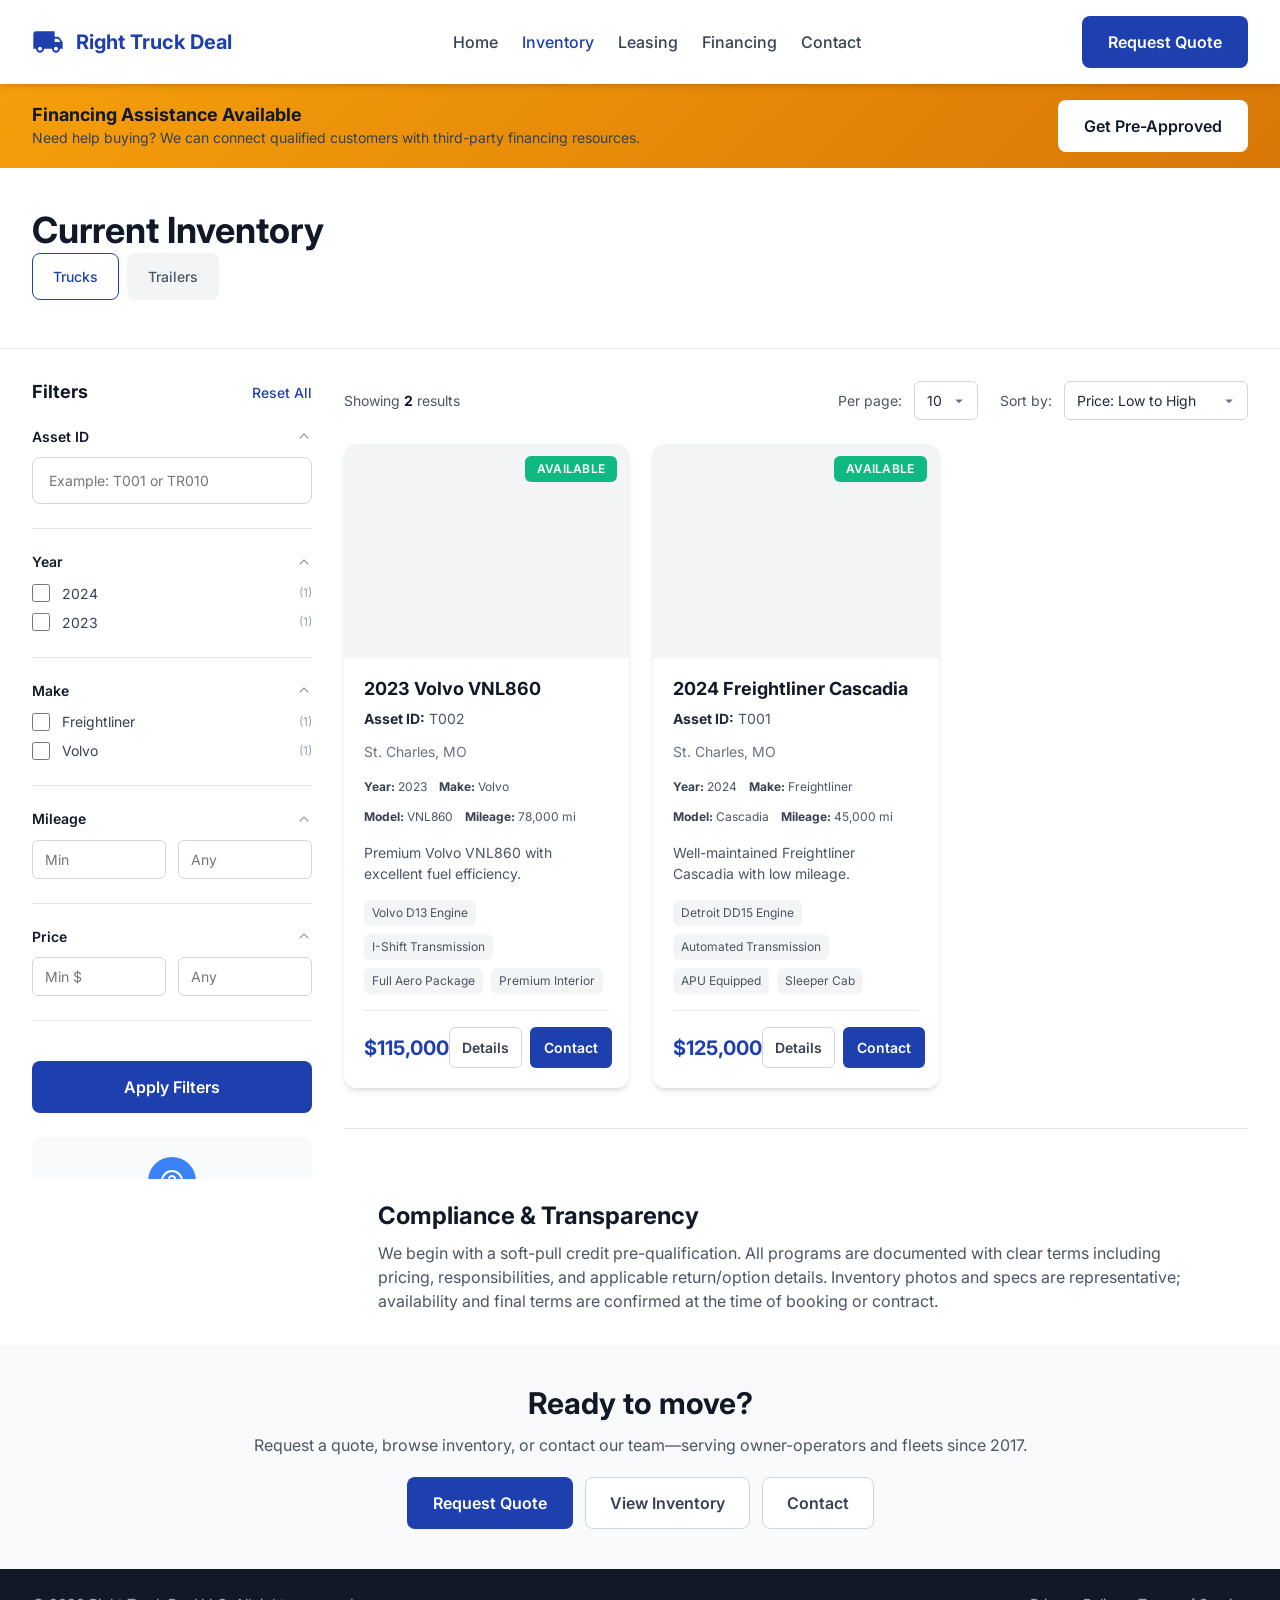
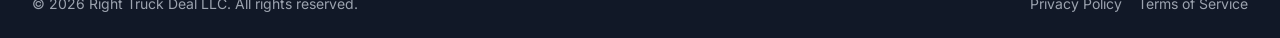
==== commit 252fe9c2: "Replace alert with modal for Details button, add professional print sheet - Remove alert() handler f" ====
--- a/sales.html
+++ b/sales.html
@@ -352,7 +352,7 @@
               </svg>
               Contact About This Vehicle
             </a>
-            <button class="btn btn--secondary btn--lg" onclick="window.print()">
+            <button class="btn btn--secondary btn--lg" id="btn-print-details">
               <svg xmlns="http://www.w3.org/2000/svg" viewBox="0 0 24 24" fill="none" stroke="currentColor" stroke-width="2" stroke-linecap="round" stroke-linejoin="round">
                 <polyline points="6 9 6 2 18 2 18 9"></polyline>
                 <path d="M6 18H4a2 2 0 0 1-2-2v-5a2 2 0 0 1 2-2h16a2 2 0 0 1 2 2v5a2 2 0 0 1-2 2h-2"></path>
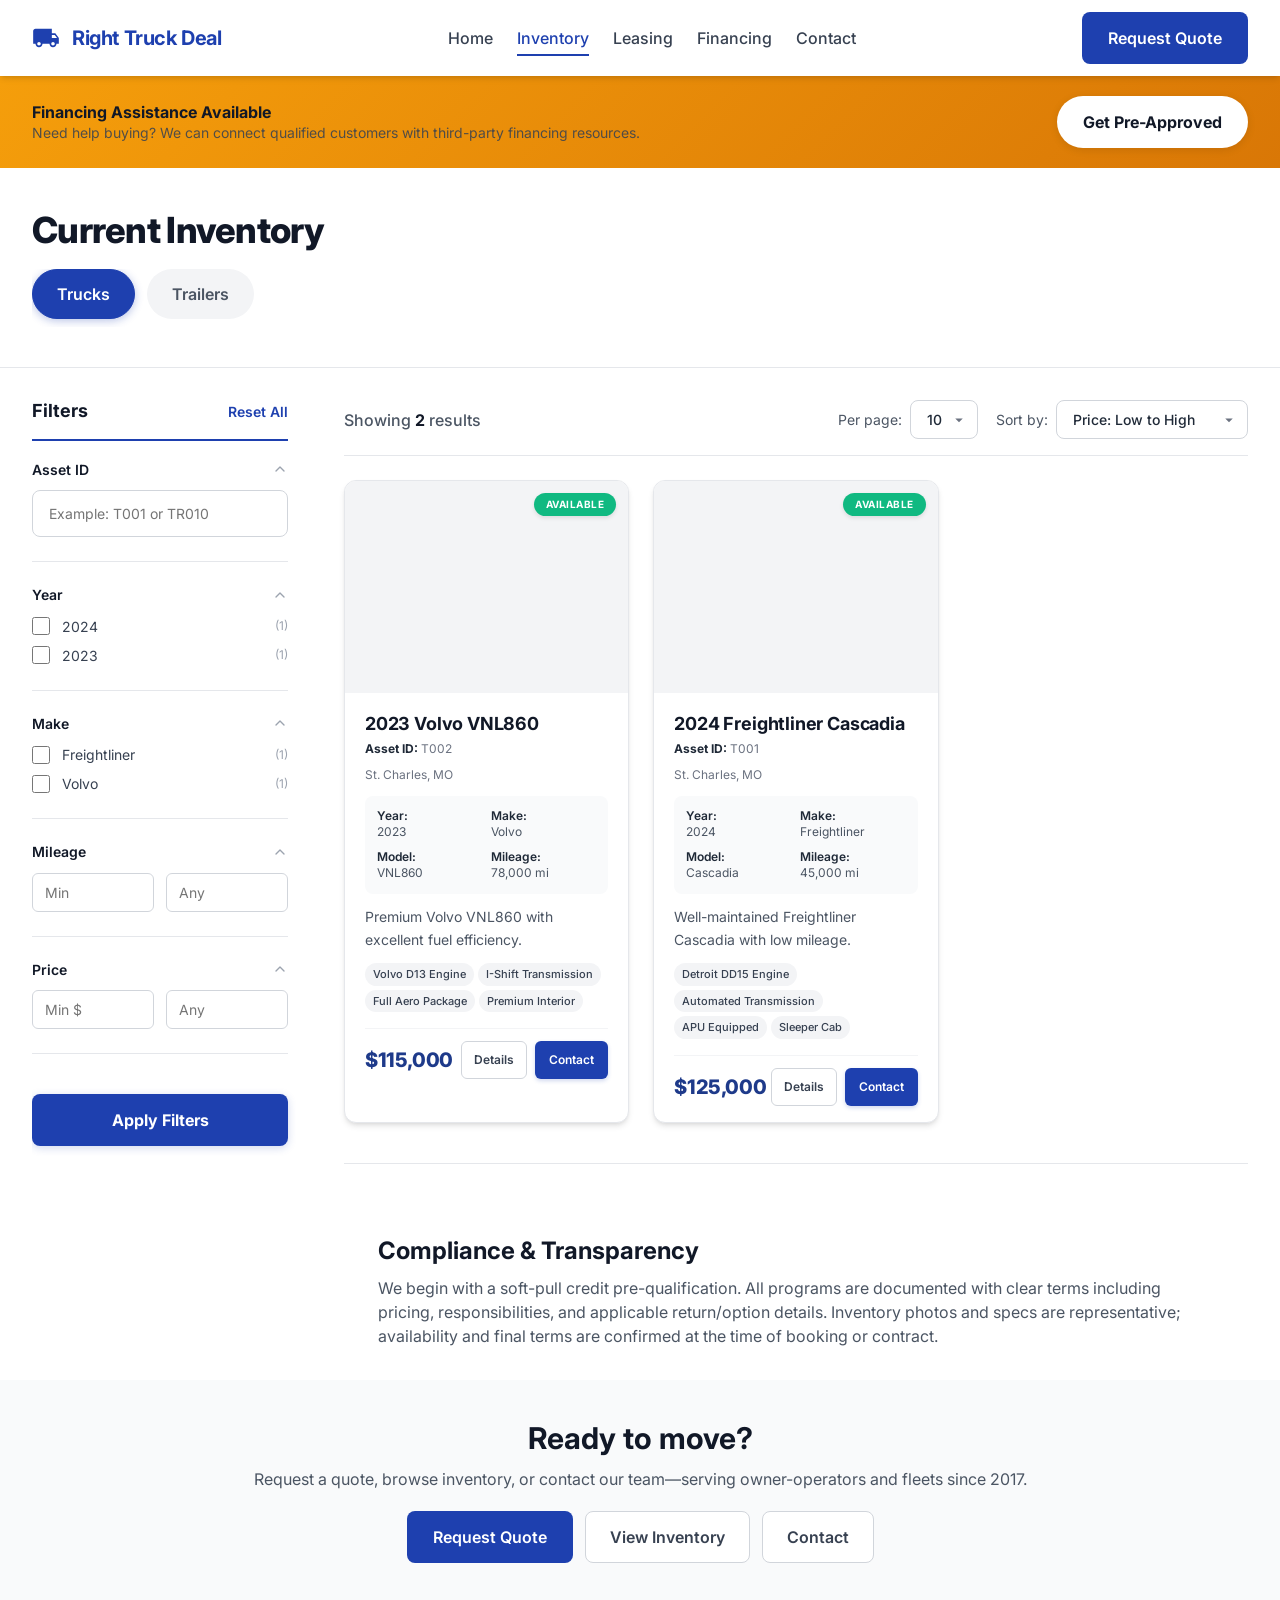
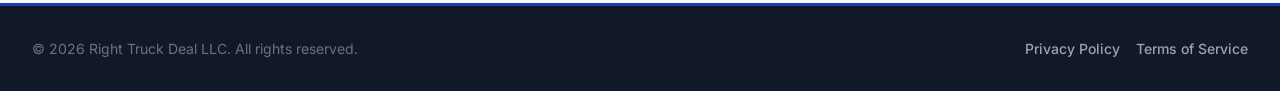
==== commit 7dd5ea84: "Add mobile filter bottom-sheet and professional styling improvements - Fix mobile filters: add toggl" ====
--- a/sales.html
+++ b/sales.html
@@ -195,6 +195,47 @@
             </div>
           </aside>
 
+          <!-- Mobile Filter Toggle (visible below 1024px) -->
+          <div class="mobile-filter-toggle-wrapper">
+            <button class="filters-toggle" id="mobile-filter-toggle" type="button" aria-expanded="false" aria-controls="mobile-filters-panel">
+              <svg xmlns="http://www.w3.org/2000/svg" width="18" height="18" viewBox="0 0 24 24" fill="none" stroke="currentColor" stroke-width="2" stroke-linecap="round" stroke-linejoin="round" aria-hidden="true">
+                <line x1="4" y1="21" x2="4" y2="14"></line>
+                <line x1="4" y1="10" x2="4" y2="3"></line>
+                <line x1="12" y1="21" x2="12" y2="12"></line>
+                <line x1="12" y1="8" x2="12" y2="3"></line>
+                <line x1="20" y1="21" x2="20" y2="16"></line>
+                <line x1="20" y1="12" x2="20" y2="3"></line>
+                <line x1="1" y1="14" x2="7" y2="14"></line>
+                <line x1="9" y1="8" x2="15" y2="8"></line>
+                <line x1="17" y1="16" x2="23" y2="16"></line>
+              </svg>
+              Filters
+              <span class="filter-badge" id="active-filter-count" style="display:none;">0</span>
+            </button>
+          </div>
+
+          <!-- Mobile Filters Bottom Sheet -->
+          <div class="mobile-filters-overlay" id="mobile-filters-overlay" aria-hidden="true">
+            <div class="mobile-filters-panel" id="mobile-filters-panel" role="dialog" aria-label="Inventory filters">
+              <div class="mobile-filters-header">
+                <h3>Filters</h3>
+                <button class="mobile-filters-close" id="mobile-filters-close" type="button" aria-label="Close filters">
+                  <svg xmlns="http://www.w3.org/2000/svg" width="20" height="20" viewBox="0 0 24 24" fill="none" stroke="currentColor" stroke-width="2" stroke-linecap="round" stroke-linejoin="round">
+                    <line x1="18" y1="6" x2="6" y2="18"></line>
+                    <line x1="6" y1="6" x2="18" y2="18"></line>
+                  </svg>
+                </button>
+              </div>
+              <div class="mobile-filters-body" id="mobile-filters-body">
+                <!-- Filter groups will be cloned here from the sidebar -->
+              </div>
+              <div class="mobile-filters-footer">
+                <button class="btn btn-secondary" id="mobile-reset-filters" type="button">Reset All</button>
+                <button class="btn btn-primary" id="mobile-apply-filters" type="button">Show Results</button>
+              </div>
+            </div>
+          </div>
+
           <!-- Results -->
           <div class="inventory-results">
             <div class="results-header">
--- a/styles.css
+++ b/styles.css
@@ -4110,3 +4110,610 @@
     max-height: 300px;
   }
 }
+
+/* ========================================
+   Mobile Filters Bottom Sheet
+   ======================================== */
+
+/* Toggle button - only visible below 1024px */
+.mobile-filter-toggle-wrapper {
+  display: block;
+  margin-bottom: var(--space-4);
+}
+
+@media (min-width: 1024px) {
+  .mobile-filter-toggle-wrapper {
+    display: none;
+  }
+}
+
+.filters-toggle {
+  display: inline-flex;
+  align-items: center;
+  gap: var(--space-2);
+  padding: var(--space-3) var(--space-5);
+  font-size: var(--text-sm);
+  font-weight: var(--font-semibold);
+  color: var(--color-gray-700);
+  background-color: var(--color-white);
+  border: 1px solid var(--color-gray-300);
+  border-radius: var(--radius-lg);
+  cursor: pointer;
+  transition: all var(--transition-fast);
+  box-shadow: var(--shadow-sm);
+}
+
+.filters-toggle:hover {
+  border-color: var(--color-primary);
+  color: var(--color-primary);
+  box-shadow: var(--shadow-md);
+}
+
+.filters-toggle svg {
+  flex-shrink: 0;
+}
+
+.filter-badge {
+  display: inline-flex;
+  align-items: center;
+  justify-content: center;
+  min-width: 20px;
+  height: 20px;
+  padding: 0 6px;
+  font-size: var(--text-xs);
+  font-weight: var(--font-bold);
+  color: var(--color-white);
+  background-color: var(--color-primary);
+  border-radius: var(--radius-full);
+}
+
+/* Overlay */
+.mobile-filters-overlay {
+  position: fixed;
+  inset: 0;
+  z-index: var(--z-modal);
+  background-color: rgba(0, 0, 0, 0.5);
+  opacity: 0;
+  visibility: hidden;
+  transition: opacity var(--transition-base), visibility var(--transition-base);
+}
+
+.mobile-filters-overlay.active {
+  opacity: 1;
+  visibility: visible;
+}
+
+@media (min-width: 1024px) {
+  .mobile-filters-overlay {
+    display: none !important;
+  }
+}
+
+/* Panel */
+.mobile-filters-panel {
+  position: fixed;
+  bottom: 0;
+  left: 0;
+  right: 0;
+  max-height: 90vh;
+  background-color: var(--color-white);
+  border-radius: var(--radius-2xl) var(--radius-2xl) 0 0;
+  display: flex;
+  flex-direction: column;
+  transform: translateY(100%);
+  transition: transform var(--transition-slow);
+  box-shadow: 0 -10px 40px rgba(0, 0, 0, 0.15);
+}
+
+.mobile-filters-overlay.active .mobile-filters-panel {
+  transform: translateY(0);
+}
+
+/* Panel Header */
+.mobile-filters-header {
+  display: flex;
+  justify-content: space-between;
+  align-items: center;
+  padding: var(--space-5) var(--space-6);
+  border-bottom: 1px solid var(--color-gray-200);
+  flex-shrink: 0;
+}
+
+.mobile-filters-header h3 {
+  font-size: var(--text-lg);
+  font-weight: var(--font-bold);
+  margin: 0;
+}
+
+.mobile-filters-close {
+  width: 36px;
+  height: 36px;
+  display: flex;
+  align-items: center;
+  justify-content: center;
+  color: var(--color-gray-500);
+  background-color: var(--color-gray-100);
+  border-radius: var(--radius-full);
+  border: none;
+  cursor: pointer;
+  transition: all var(--transition-fast);
+}
+
+.mobile-filters-close:hover {
+  background-color: var(--color-gray-200);
+  color: var(--color-gray-800);
+}
+
+/* Panel Body - scrollable */
+.mobile-filters-body {
+  flex: 1;
+  overflow-y: auto;
+  padding: var(--space-5) var(--space-6);
+  -webkit-overflow-scrolling: touch;
+}
+
+.mobile-filters-body .filter-group {
+  margin-bottom: var(--space-5);
+  padding-bottom: var(--space-5);
+  border-bottom: 1px solid var(--color-gray-200);
+}
+
+.mobile-filters-body .filter-group:last-child {
+  border-bottom: none;
+  margin-bottom: 0;
+  padding-bottom: 0;
+}
+
+.mobile-filters-body .filter-option {
+  padding: var(--space-2) 0;
+}
+
+.mobile-filters-body .filter-option input[type="checkbox"] {
+  width: 20px;
+  height: 20px;
+}
+
+.mobile-filters-body .filter-range input {
+  padding: var(--space-3) var(--space-4);
+  font-size: var(--text-base);
+}
+
+/* Panel Footer */
+.mobile-filters-footer {
+  display: flex;
+  gap: var(--space-3);
+  padding: var(--space-4) var(--space-6);
+  border-top: 1px solid var(--color-gray-200);
+  background-color: var(--color-white);
+  flex-shrink: 0;
+}
+
+.mobile-filters-footer .btn {
+  flex: 1;
+  justify-content: center;
+  padding: var(--space-3) var(--space-4);
+  font-size: var(--text-base);
+  font-weight: var(--font-semibold);
+}
+
+/* ========================================
+   Professional Enhancements
+   ======================================== */
+
+/* Improved Inventory Header */
+.inventory-header h1 {
+  font-size: var(--text-3xl);
+  font-weight: var(--font-extrabold);
+  color: var(--color-gray-900);
+  letter-spacing: -0.02em;
+}
+
+@media (min-width: 768px) {
+  .inventory-header h1 {
+    font-size: var(--text-4xl);
+  }
+}
+
+/* Better Tab Styling */
+.tabs {
+  gap: var(--space-3);
+  margin-top: var(--space-4);
+}
+
+.tab-btn {
+  padding: var(--space-3) var(--space-6);
+  font-size: var(--text-base);
+  font-weight: var(--font-semibold);
+  border-radius: var(--radius-full);
+  transition: all var(--transition-base);
+}
+
+.tab-btn.active {
+  background-color: var(--color-primary);
+  color: var(--color-white);
+  border-color: var(--color-primary);
+  box-shadow: 0 2px 8px rgba(30, 64, 175, 0.3);
+}
+
+.tab-btn:hover:not(.active) {
+  background-color: var(--color-gray-200);
+  color: var(--color-gray-900);
+}
+
+/* Improved Card Styling */
+.inventory-card {
+  border: 1px solid var(--color-gray-200);
+  transition: transform var(--transition-base), box-shadow var(--transition-base), border-color var(--transition-base);
+}
+
+.inventory-card:hover {
+  border-color: var(--color-primary-light);
+  box-shadow: 0 12px 24px -8px rgba(30, 64, 175, 0.15);
+}
+
+/* Better Card Content Spacing */
+.card-content {
+  padding: var(--space-5) var(--space-5) var(--space-4);
+}
+
+.card-title {
+  font-size: var(--text-lg);
+  font-weight: var(--font-bold);
+  color: var(--color-gray-900);
+  letter-spacing: -0.01em;
+  margin-bottom: var(--space-1);
+}
+
+.card-id {
+  font-size: var(--text-xs);
+  color: var(--color-gray-500);
+  margin-bottom: var(--space-2);
+}
+
+.card-location {
+  display: flex;
+  align-items: center;
+  gap: 4px;
+  font-size: var(--text-xs);
+  color: var(--color-gray-500);
+  margin-bottom: var(--space-3);
+}
+
+.card-specs {
+  display: grid;
+  grid-template-columns: repeat(2, 1fr);
+  gap: var(--space-2);
+  margin-bottom: var(--space-3);
+  padding: var(--space-3);
+  background-color: var(--color-gray-50);
+  border-radius: var(--radius-lg);
+}
+
+.card-specs .spec {
+  font-size: var(--text-xs);
+  color: var(--color-gray-600);
+  line-height: var(--leading-snug);
+}
+
+.card-specs .spec strong {
+  display: block;
+  color: var(--color-gray-800);
+  font-weight: var(--font-semibold);
+}
+
+.card-description {
+  font-size: var(--text-sm);
+  color: var(--color-gray-600);
+  line-height: var(--leading-relaxed);
+  margin-bottom: var(--space-3);
+}
+
+.card-highlights {
+  gap: var(--space-1);
+  margin-bottom: var(--space-4);
+}
+
+.card-highlights li {
+  padding: 3px var(--space-2);
+  font-size: 11px;
+  font-weight: var(--font-medium);
+  color: var(--color-gray-700);
+  background-color: var(--color-gray-100);
+  border-radius: var(--radius-full);
+}
+
+/* Enhanced Card Footer */
+.card-footer {
+  padding-top: var(--space-3);
+  border-top: 1px solid var(--color-gray-100);
+}
+
+.card-price {
+  font-size: var(--text-xl);
+  font-weight: var(--font-extrabold);
+  color: var(--color-primary-dark);
+  letter-spacing: -0.02em;
+}
+
+.card-actions .btn {
+  font-size: var(--text-xs);
+  padding: var(--space-2) var(--space-3);
+  font-weight: var(--font-semibold);
+  border-radius: var(--radius-md);
+}
+
+.card-actions .btn-primary {
+  box-shadow: 0 2px 4px rgba(30, 64, 175, 0.2);
+}
+
+.card-actions .btn-primary:hover {
+  box-shadow: 0 4px 8px rgba(30, 64, 175, 0.3);
+}
+
+/* Status Badge Enhancement */
+.status-badge {
+  font-size: 10px;
+  font-weight: var(--font-bold);
+  letter-spacing: 0.05em;
+  padding: 4px var(--space-3);
+  border-radius: var(--radius-full);
+  box-shadow: 0 2px 4px rgba(0, 0, 0, 0.1);
+}
+
+/* Improved Financing Banner */
+.financing-banner {
+  background: linear-gradient(135deg, #f59e0b 0%, #d97706 100%);
+  padding: var(--space-5) 0;
+}
+
+.financing-banner h2 {
+  font-size: var(--text-base);
+  font-weight: var(--font-bold);
+}
+
+.financing-banner p {
+  font-size: var(--text-sm);
+  opacity: 0.85;
+}
+
+.financing-banner .btn-white {
+  font-weight: var(--font-bold);
+  padding: var(--space-3) var(--space-6);
+  border-radius: var(--radius-full);
+  box-shadow: 0 2px 8px rgba(0, 0, 0, 0.1);
+  transition: all var(--transition-fast);
+}
+
+.financing-banner .btn-white:hover {
+  transform: translateY(-1px);
+  box-shadow: 0 4px 12px rgba(0, 0, 0, 0.15);
+}
+
+/* Better Results Header */
+.results-header {
+  padding-bottom: var(--space-4);
+  border-bottom: 1px solid var(--color-gray-200);
+  margin-bottom: var(--space-6);
+}
+
+.results-count {
+  font-size: var(--text-base);
+  font-weight: var(--font-medium);
+}
+
+.results-sort {
+  flex-wrap: wrap;
+  gap: var(--space-2);
+}
+
+.results-sort select {
+  border-radius: var(--radius-lg);
+  padding: var(--space-2) var(--space-8) var(--space-2) var(--space-4);
+  font-weight: var(--font-medium);
+  transition: border-color var(--transition-fast);
+}
+
+.results-sort select:focus {
+  outline: none;
+  border-color: var(--color-primary);
+  box-shadow: 0 0 0 3px rgba(30, 64, 175, 0.1);
+}
+
+/* Enhanced No Results */
+.no-results {
+  padding: var(--space-20) var(--space-4);
+}
+
+.no-results svg {
+  width: 80px;
+  height: 80px;
+  color: var(--color-gray-300);
+  margin-bottom: var(--space-6);
+}
+
+.no-results h3 {
+  font-size: var(--text-2xl);
+  margin-bottom: var(--space-3);
+}
+
+/* Professional Navbar Enhancements */
+.navbar {
+  padding: var(--space-3) 0;
+  backdrop-filter: blur(8px);
+  background-color: rgba(255, 255, 255, 0.98);
+}
+
+.navbar-brand {
+  font-size: var(--text-xl);
+  letter-spacing: -0.02em;
+}
+
+.navbar-brand svg {
+  width: 28px;
+  height: 28px;
+  color: var(--color-primary);
+}
+
+.navbar-nav a {
+  position: relative;
+  padding: var(--space-2) 0;
+}
+
+.navbar-nav a::after {
+  content: '';
+  position: absolute;
+  bottom: 0;
+  left: 0;
+  width: 0;
+  height: 2px;
+  background-color: var(--color-primary);
+  transition: width var(--transition-base);
+}
+
+.navbar-nav a:hover::after,
+.navbar-nav a.active::after {
+  width: 100%;
+}
+
+/* Professional Footer Enhancement */
+.simple-footer {
+  padding: var(--space-8) 0;
+  border-top: 3px solid var(--color-primary);
+}
+
+.simple-footer p {
+  font-size: var(--text-sm);
+  color: var(--color-gray-500);
+}
+
+.simple-footer-links a {
+  font-weight: var(--font-medium);
+  transition: color var(--transition-fast);
+}
+
+/* Improved Filters Sidebar */
+.filters-sidebar {
+  padding-right: var(--space-6);
+}
+
+.filters-header {
+  padding-bottom: var(--space-4);
+  border-bottom: 2px solid var(--color-primary);
+  margin-bottom: var(--space-5);
+}
+
+.filters-header h3 {
+  font-weight: var(--font-bold);
+  color: var(--color-gray-900);
+}
+
+.filters-reset {
+  font-weight: var(--font-semibold);
+  transition: all var(--transition-fast);
+}
+
+.filters-reset:hover {
+  text-decoration: underline;
+}
+
+.filters-apply {
+  border-radius: var(--radius-lg);
+  padding: var(--space-3) var(--space-6);
+  font-weight: var(--font-bold);
+  box-shadow: 0 2px 8px rgba(30, 64, 175, 0.2);
+  transition: all var(--transition-fast);
+}
+
+.filters-apply:hover {
+  box-shadow: 0 4px 12px rgba(30, 64, 175, 0.3);
+  transform: translateY(-1px);
+}
+
+/* Help Box Enhancement */
+.help-box {
+  border: 1px solid var(--color-gray-200);
+  background: linear-gradient(135deg, var(--color-gray-50) 0%, var(--color-white) 100%);
+}
+
+.help-box-icon {
+  background: linear-gradient(135deg, var(--color-primary), var(--color-primary-light));
+  box-shadow: 0 2px 8px rgba(30, 64, 175, 0.2);
+}
+
+/* Improved CTA Section */
+.section--gray {
+  background-color: var(--color-gray-50);
+}
+
+/* Smoother scrollbar */
+.filters-sidebar::-webkit-scrollbar {
+  width: 4px;
+}
+
+.filters-sidebar::-webkit-scrollbar-track {
+  background: transparent;
+}
+
+.filters-sidebar::-webkit-scrollbar-thumb {
+  background-color: var(--color-gray-300);
+  border-radius: var(--radius-full);
+}
+
+/* Mobile responsive improvements for results sort */
+@media (max-width: 639px) {
+  .results-sort {
+    flex-direction: column;
+    align-items: stretch;
+    gap: var(--space-3);
+  }
+
+  .results-sort label {
+    font-size: var(--text-xs);
+    font-weight: var(--font-semibold);
+    text-transform: uppercase;
+    letter-spacing: 0.03em;
+    color: var(--color-gray-500);
+  }
+
+  .results-sort select {
+    width: 100%;
+    padding: var(--space-3) var(--space-8) var(--space-3) var(--space-4);
+    font-size: var(--text-base);
+  }
+}
+
+/* Loading spinner enhancement */
+.loading-message {
+  background-color: transparent;
+  border: none;
+}
+
+.loading-message p {
+  color: var(--color-gray-500);
+  font-weight: var(--font-medium);
+}
+
+.loading-message::before {
+  width: 40px;
+  height: 40px;
+  border-width: 3px;
+}
+
+/* Pagination Enhancement */
+.pagination-btn {
+  border-radius: var(--radius-lg);
+  font-weight: var(--font-semibold);
+  transition: all var(--transition-fast);
+}
+
+.pagination-btn.active {
+  box-shadow: 0 2px 8px rgba(30, 64, 175, 0.3);
+}
+
+/* Next Photo button enhancement */
+.photo-next {
+  font-size: 11px;
+  padding: 6px 10px;
+  border-radius: var(--radius-full);
+  letter-spacing: 0.02em;
+}
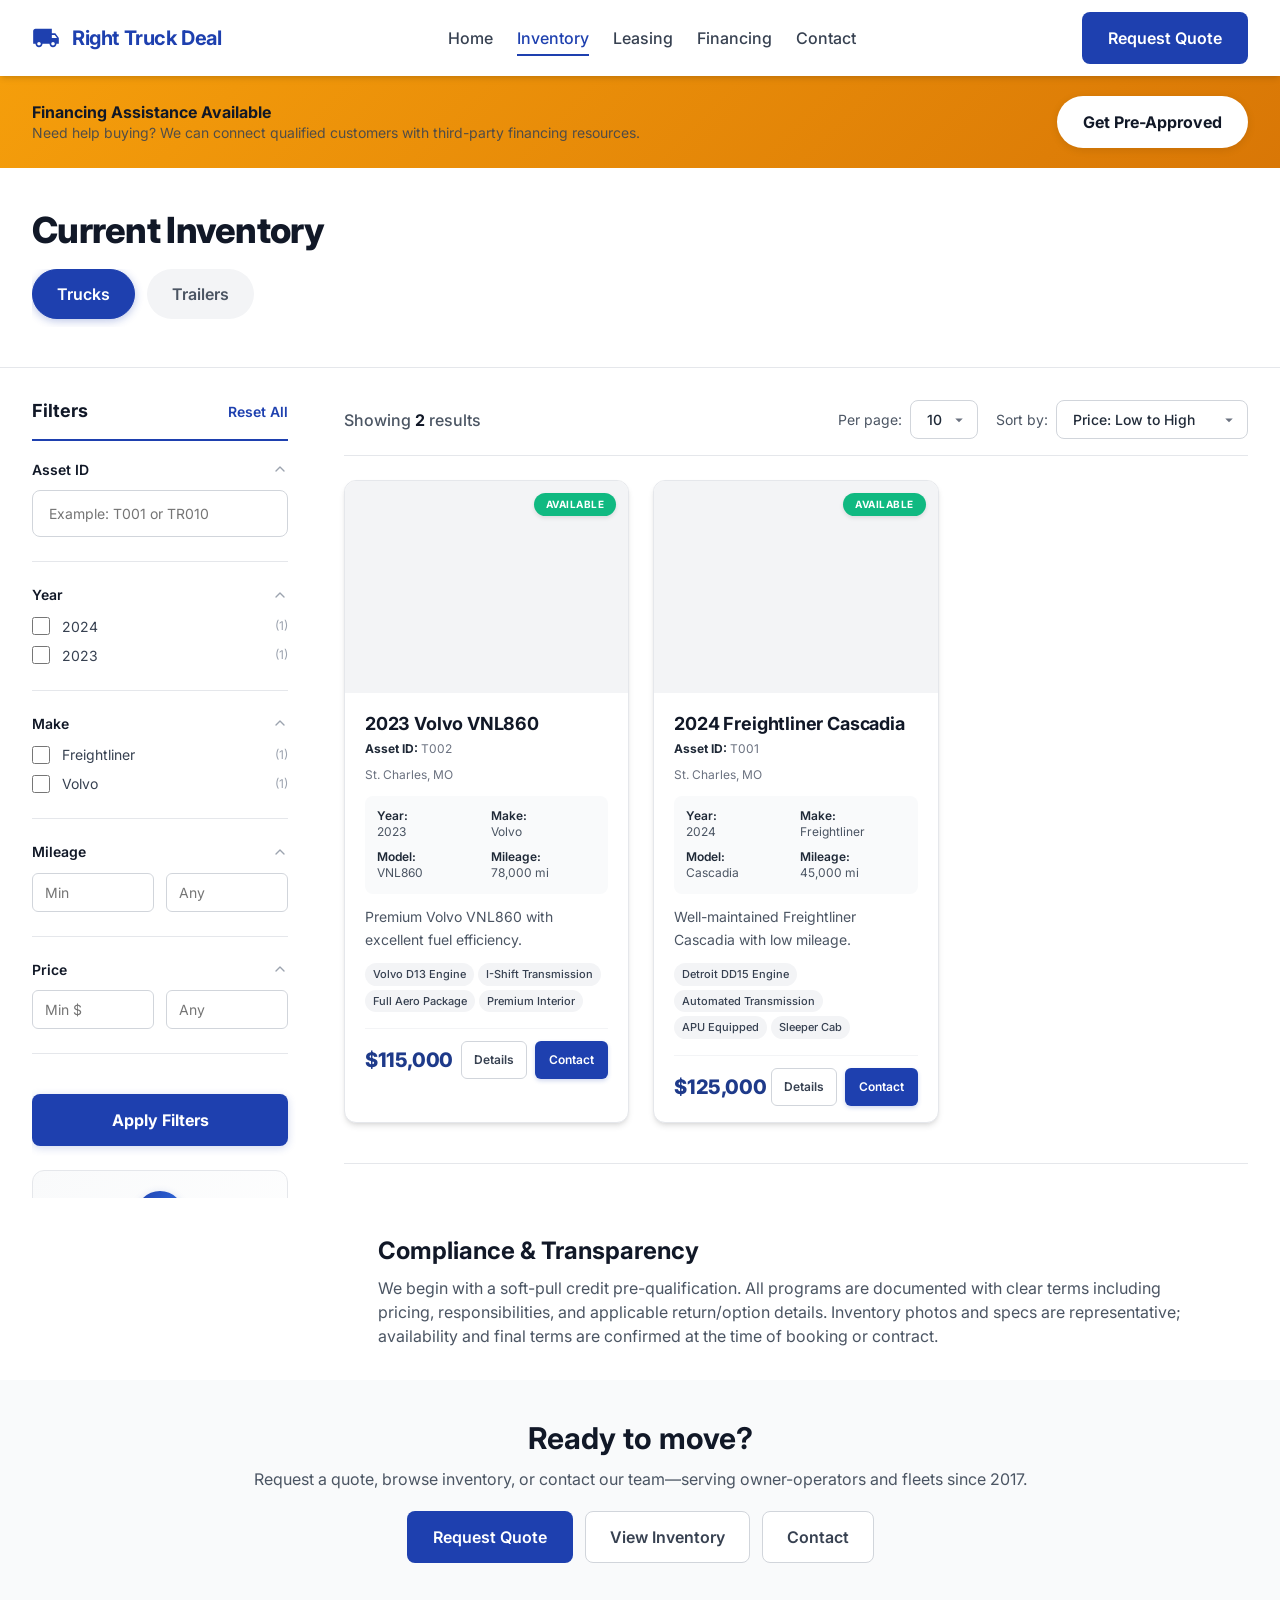
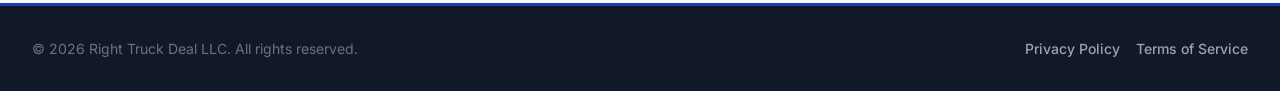
==== commit cb7d2f03: "Fix mobile filters: use sidebar-as-modal instead of broken clone approach The previous clone-based m" ====
--- a/sales.html
+++ b/sales.html
@@ -96,8 +96,39 @@
       <div class="container">
         <div class="inventory-layout">
 
-          <!-- Filters -->
-          <aside class="filters-sidebar" aria-label="Inventory filters">
+          <!-- Mobile Filter Toggle (visible below 1024px) -->
+          <button class="mobile-filter-btn" id="open-mobile-filters" type="button">
+            <svg xmlns="http://www.w3.org/2000/svg" width="18" height="18" viewBox="0 0 24 24" fill="none" stroke="currentColor" stroke-width="2" stroke-linecap="round" stroke-linejoin="round" aria-hidden="true">
+              <line x1="4" y1="21" x2="4" y2="14"></line>
+              <line x1="4" y1="10" x2="4" y2="3"></line>
+              <line x1="12" y1="21" x2="12" y2="12"></line>
+              <line x1="12" y1="8" x2="12" y2="3"></line>
+              <line x1="20" y1="21" x2="20" y2="16"></line>
+              <line x1="20" y1="12" x2="20" y2="3"></line>
+              <line x1="1" y1="14" x2="7" y2="14"></line>
+              <line x1="9" y1="8" x2="15" y2="8"></line>
+              <line x1="17" y1="16" x2="23" y2="16"></line>
+            </svg>
+            Filters
+            <span class="mobile-filter-badge" id="active-filter-count"></span>
+          </button>
+
+          <!-- Backdrop for mobile filter overlay -->
+          <div class="mobile-filter-backdrop" id="mobile-filter-backdrop"></div>
+
+          <!-- Filters (sidebar on desktop, bottom-sheet on mobile) -->
+          <aside class="filters-sidebar" id="filters-sidebar" aria-label="Inventory filters">
+            <!-- Mobile-only header (close button) -->
+            <div class="filters-mobile-header" id="filters-mobile-header">
+              <h3>Filters</h3>
+              <button type="button" id="close-mobile-filters" aria-label="Close filters">
+                <svg xmlns="http://www.w3.org/2000/svg" width="20" height="20" viewBox="0 0 24 24" fill="none" stroke="currentColor" stroke-width="2" stroke-linecap="round" stroke-linejoin="round">
+                  <line x1="18" y1="6" x2="6" y2="18"></line>
+                  <line x1="6" y1="6" x2="18" y2="18"></line>
+                </svg>
+              </button>
+            </div>
+
             <div class="filters-header">
               <h3>Filters</h3>
               <button class="filters-reset" id="reset-filters" type="button">Reset All</button>
@@ -173,6 +204,9 @@
 
             <button class="btn btn-primary filters-apply" id="apply-filters" type="button">Apply Filters</button>
 
+            <!-- Mobile-only: Show Results button (closes the mobile sheet) -->
+            <button class="btn btn-primary mobile-show-results" id="mobile-show-results" type="button">Show Results</button>
+
             <div class="help-box">
               <div class="help-box-icon">
                 <svg xmlns="http://www.w3.org/2000/svg" viewBox="0 0 24 24" fill="none" stroke="currentColor"
@@ -194,47 +228,6 @@
               </a>
             </div>
           </aside>
-
-          <!-- Mobile Filter Toggle (visible below 1024px) -->
-          <div class="mobile-filter-toggle-wrapper">
-            <button class="filters-toggle" id="mobile-filter-toggle" type="button" aria-expanded="false" aria-controls="mobile-filters-panel">
-              <svg xmlns="http://www.w3.org/2000/svg" width="18" height="18" viewBox="0 0 24 24" fill="none" stroke="currentColor" stroke-width="2" stroke-linecap="round" stroke-linejoin="round" aria-hidden="true">
-                <line x1="4" y1="21" x2="4" y2="14"></line>
-                <line x1="4" y1="10" x2="4" y2="3"></line>
-                <line x1="12" y1="21" x2="12" y2="12"></line>
-                <line x1="12" y1="8" x2="12" y2="3"></line>
-                <line x1="20" y1="21" x2="20" y2="16"></line>
-                <line x1="20" y1="12" x2="20" y2="3"></line>
-                <line x1="1" y1="14" x2="7" y2="14"></line>
-                <line x1="9" y1="8" x2="15" y2="8"></line>
-                <line x1="17" y1="16" x2="23" y2="16"></line>
-              </svg>
-              Filters
-              <span class="filter-badge" id="active-filter-count" style="display:none;">0</span>
-            </button>
-          </div>
-
-          <!-- Mobile Filters Bottom Sheet -->
-          <div class="mobile-filters-overlay" id="mobile-filters-overlay" aria-hidden="true">
-            <div class="mobile-filters-panel" id="mobile-filters-panel" role="dialog" aria-label="Inventory filters">
-              <div class="mobile-filters-header">
-                <h3>Filters</h3>
-                <button class="mobile-filters-close" id="mobile-filters-close" type="button" aria-label="Close filters">
-                  <svg xmlns="http://www.w3.org/2000/svg" width="20" height="20" viewBox="0 0 24 24" fill="none" stroke="currentColor" stroke-width="2" stroke-linecap="round" stroke-linejoin="round">
-                    <line x1="18" y1="6" x2="6" y2="18"></line>
-                    <line x1="6" y1="6" x2="18" y2="18"></line>
-                  </svg>
-                </button>
-              </div>
-              <div class="mobile-filters-body" id="mobile-filters-body">
-                <!-- Filter groups will be cloned here from the sidebar -->
-              </div>
-              <div class="mobile-filters-footer">
-                <button class="btn btn-secondary" id="mobile-reset-filters" type="button">Reset All</button>
-                <button class="btn btn-primary" id="mobile-apply-filters" type="button">Show Results</button>
-              </div>
-            </div>
-          </div>
 
           <!-- Results -->
           <div class="inventory-results">
@@ -419,30 +412,5 @@
 
   <script src="app.js"></script>
 
-  <!-- Minimal inline script ONLY to toggle the #mobile-menu-sales panel -->
-  <!-- app.js handles .mobile-menu-toggle visual state, but it doesn't open this panel -->
-  <script>
-    (function () {
-      const btn = document.querySelector('.mobile-menu-toggle');
-      const panel = document.getElementById('mobile-menu-sales');
-      if (!btn || !panel) return;
-
-      btn.addEventListener('click', function () {
-        const expanded = btn.getAttribute('aria-expanded') === 'true';
-        btn.setAttribute('aria-expanded', String(!expanded));
-        panel.classList.toggle('active');
-        panel.setAttribute('aria-hidden', String(expanded));
-      });
-
-      panel.querySelectorAll('a').forEach(a => {
-        a.addEventListener('click', () => {
-          btn.setAttribute('aria-expanded', 'false');
-          panel.classList.remove('active');
-          panel.setAttribute('aria-hidden', 'true');
-        });
-      });
-    })();
-  </script>
-
 </body>
 </html>
--- a/styles.css
+++ b/styles.css
@@ -2036,88 +2036,8 @@
   cursor: grab;
 }
 
-/* Mobile Filters Toggle */
-.filters-toggle {
-  display: flex;
-  align-items: center;
-  justify-content: center;
-  gap: var(--space-2);
-  width: 100%;
-  padding: var(--space-3);
-  font-weight: var(--font-medium);
-  background-color: var(--color-white);
-  border: 1px solid var(--color-gray-300);
-  border-radius: var(--radius-lg);
-  margin-bottom: var(--space-4);
-}
-
-@media (min-width: 1024px) {
-  .filters-toggle {
-    display: none;
-  }
-}
-
-/* Mobile Filters Modal */
-.filters-modal {
-  position: fixed;
-  inset: 0;
-  z-index: var(--z-modal);
-  display: flex;
-  align-items: flex-end;
-  background-color: rgba(0, 0, 0, 0.5);
-  opacity: 0;
-  visibility: hidden;
-  transition: opacity var(--transition-base), visibility var(--transition-base);
-}
-
-.filters-modal.active {
-  opacity: 1;
-  visibility: visible;
-}
-
-.filters-modal__content {
-  width: 100%;
-  max-height: 85vh;
-  background-color: var(--color-white);
-  border-radius: var(--radius-2xl) var(--radius-2xl) 0 0;
-  padding: var(--space-6);
-  overflow-y: auto;
-  transform: translateY(100%);
-  transition: transform var(--transition-slow);
-}
-
-.filters-modal.active .filters-modal__content {
-  transform: translateY(0);
-}
-
-.filters-modal__header {
-  display: flex;
-  justify-content: space-between;
-  align-items: center;
-  margin-bottom: var(--space-6);
-}
-
-.filters-modal__close {
-  width: 32px;
-  height: 32px;
-  display: flex;
-  align-items: center;
-  justify-content: center;
-  font-size: var(--text-xl);
-  color: var(--color-gray-500);
-}
-
-.filters-modal__footer {
-  display: flex;
-  gap: var(--space-3);
-  margin-top: var(--space-6);
-  padding-top: var(--space-6);
-  border-top: 1px solid var(--color-gray-200);
-}
-
-.filters-modal__footer .btn {
-  flex: 1;
-}
+/* (Mobile filter toggle and modal styles are defined in the
+   "Mobile Filters: Sidebar as Bottom-Sheet" section below) */
 
 /* ----------------------------------------
    Sales Page: Inventory Grid
@@ -4112,22 +4032,11 @@
 }
 
 /* ========================================
-   Mobile Filters Bottom Sheet
+   Mobile Filters: Sidebar as Bottom-Sheet
    ======================================== */
 
-/* Toggle button - only visible below 1024px */
-.mobile-filter-toggle-wrapper {
-  display: block;
-  margin-bottom: var(--space-4);
-}
-
-@media (min-width: 1024px) {
-  .mobile-filter-toggle-wrapper {
-    display: none;
-  }
-}
-
-.filters-toggle {
+/* Mobile filter toggle button - visible below 1024px only */
+.mobile-filter-btn {
   display: inline-flex;
   align-items: center;
   gap: var(--space-2);
@@ -4141,20 +4050,28 @@
   cursor: pointer;
   transition: all var(--transition-fast);
   box-shadow: var(--shadow-sm);
-}
-
-.filters-toggle:hover {
+  margin-bottom: var(--space-4);
+}
+
+.mobile-filter-btn:hover {
   border-color: var(--color-primary);
   color: var(--color-primary);
   box-shadow: var(--shadow-md);
 }
 
-.filters-toggle svg {
+.mobile-filter-btn svg {
   flex-shrink: 0;
 }
 
-.filter-badge {
-  display: inline-flex;
+@media (min-width: 1024px) {
+  .mobile-filter-btn {
+    display: none;
+  }
+}
+
+/* Active filter count badge */
+.mobile-filter-badge {
+  display: none;
   align-items: center;
   justify-content: center;
   min-width: 20px;
@@ -4167,65 +4084,46 @@
   border-radius: var(--radius-full);
 }
 
-/* Overlay */
-.mobile-filters-overlay {
+.mobile-filter-badge.visible {
+  display: inline-flex;
+}
+
+/* Backdrop overlay */
+.mobile-filter-backdrop {
+  display: none;
   position: fixed;
   inset: 0;
-  z-index: var(--z-modal);
+  z-index: calc(var(--z-modal) - 1);
   background-color: rgba(0, 0, 0, 0.5);
-  opacity: 0;
-  visibility: hidden;
-  transition: opacity var(--transition-base), visibility var(--transition-base);
-}
-
-.mobile-filters-overlay.active {
-  opacity: 1;
-  visibility: visible;
+}
+
+.mobile-filter-backdrop.active {
+  display: block;
 }
 
 @media (min-width: 1024px) {
-  .mobile-filters-overlay {
+  .mobile-filter-backdrop {
     display: none !important;
   }
 }
 
-/* Panel */
-.mobile-filters-panel {
-  position: fixed;
-  bottom: 0;
-  left: 0;
-  right: 0;
-  max-height: 90vh;
-  background-color: var(--color-white);
-  border-radius: var(--radius-2xl) var(--radius-2xl) 0 0;
-  display: flex;
-  flex-direction: column;
-  transform: translateY(100%);
-  transition: transform var(--transition-slow);
-  box-shadow: 0 -10px 40px rgba(0, 0, 0, 0.15);
-}
-
-.mobile-filters-overlay.active .mobile-filters-panel {
-  transform: translateY(0);
-}
-
-/* Panel Header */
-.mobile-filters-header {
+/* Mobile-only header inside sidebar */
+.filters-mobile-header {
   display: flex;
   justify-content: space-between;
   align-items: center;
-  padding: var(--space-5) var(--space-6);
+  padding-bottom: var(--space-4);
+  margin-bottom: var(--space-4);
   border-bottom: 1px solid var(--color-gray-200);
-  flex-shrink: 0;
-}
-
-.mobile-filters-header h3 {
+}
+
+.filters-mobile-header h3 {
   font-size: var(--text-lg);
   font-weight: var(--font-bold);
   margin: 0;
 }
 
-.mobile-filters-close {
+.filters-mobile-header button {
   width: 36px;
   height: 36px;
   display: flex;
@@ -4239,61 +4137,85 @@
   transition: all var(--transition-fast);
 }
 
-.mobile-filters-close:hover {
+.filters-mobile-header button:hover {
   background-color: var(--color-gray-200);
   color: var(--color-gray-800);
 }
 
-/* Panel Body - scrollable */
-.mobile-filters-body {
-  flex: 1;
-  overflow-y: auto;
-  padding: var(--space-5) var(--space-6);
-  -webkit-overflow-scrolling: touch;
-}
-
-.mobile-filters-body .filter-group {
-  margin-bottom: var(--space-5);
-  padding-bottom: var(--space-5);
-  border-bottom: 1px solid var(--color-gray-200);
-}
-
-.mobile-filters-body .filter-group:last-child {
-  border-bottom: none;
-  margin-bottom: 0;
-  padding-bottom: 0;
-}
-
-.mobile-filters-body .filter-option {
-  padding: var(--space-2) 0;
-}
-
-.mobile-filters-body .filter-option input[type="checkbox"] {
-  width: 20px;
-  height: 20px;
-}
-
-.mobile-filters-body .filter-range input {
-  padding: var(--space-3) var(--space-4);
+/* Hide mobile-specific elements on desktop */
+@media (min-width: 1024px) {
+  .filters-mobile-header {
+    display: none;
+  }
+}
+
+/* Mobile "Show Results" button */
+.mobile-show-results {
+  display: block;
+  width: 100%;
+  margin-top: var(--space-4);
+  padding: var(--space-4);
   font-size: var(--text-base);
-}
-
-/* Panel Footer */
-.mobile-filters-footer {
-  display: flex;
-  gap: var(--space-3);
-  padding: var(--space-4) var(--space-6);
-  border-top: 1px solid var(--color-gray-200);
-  background-color: var(--color-white);
-  flex-shrink: 0;
-}
-
-.mobile-filters-footer .btn {
-  flex: 1;
-  justify-content: center;
-  padding: var(--space-3) var(--space-4);
-  font-size: var(--text-base);
-  font-weight: var(--font-semibold);
+  font-weight: var(--font-bold);
+  text-align: center;
+}
+
+@media (min-width: 1024px) {
+  .mobile-show-results {
+    display: none;
+  }
+}
+
+/* On mobile: sidebar becomes a bottom-sheet when .mobile-open class is added */
+@media (max-width: 1023px) {
+  .filters-sidebar.mobile-open {
+    display: flex !important;
+    flex-direction: column;
+    position: fixed;
+    bottom: 0;
+    left: 0;
+    right: 0;
+    z-index: var(--z-modal);
+    max-height: 85vh;
+    background-color: var(--color-white);
+    border-radius: var(--radius-2xl) var(--radius-2xl) 0 0;
+    box-shadow: 0 -10px 40px rgba(0, 0, 0, 0.15);
+    padding: var(--space-5) var(--space-6);
+    overflow-y: auto;
+    -webkit-overflow-scrolling: touch;
+    animation: slideUp 0.3s ease forwards;
+  }
+
+  .filters-sidebar.mobile-open .filters-header {
+    display: none;
+  }
+
+  .filters-sidebar.mobile-open .filter-option {
+    padding: var(--space-2) 0;
+  }
+
+  .filters-sidebar.mobile-open .filter-option input[type="checkbox"] {
+    width: 20px;
+    height: 20px;
+  }
+
+  .filters-sidebar.mobile-open .filter-range input {
+    padding: var(--space-3) var(--space-4);
+    font-size: var(--text-base);
+  }
+
+  .filters-sidebar.mobile-open .filters-apply {
+    display: none;
+  }
+
+  .filters-sidebar.mobile-open .help-box {
+    display: none;
+  }
+}
+
+@keyframes slideUp {
+  from { transform: translateY(100%); }
+  to { transform: translateY(0); }
 }
 
 /* ========================================
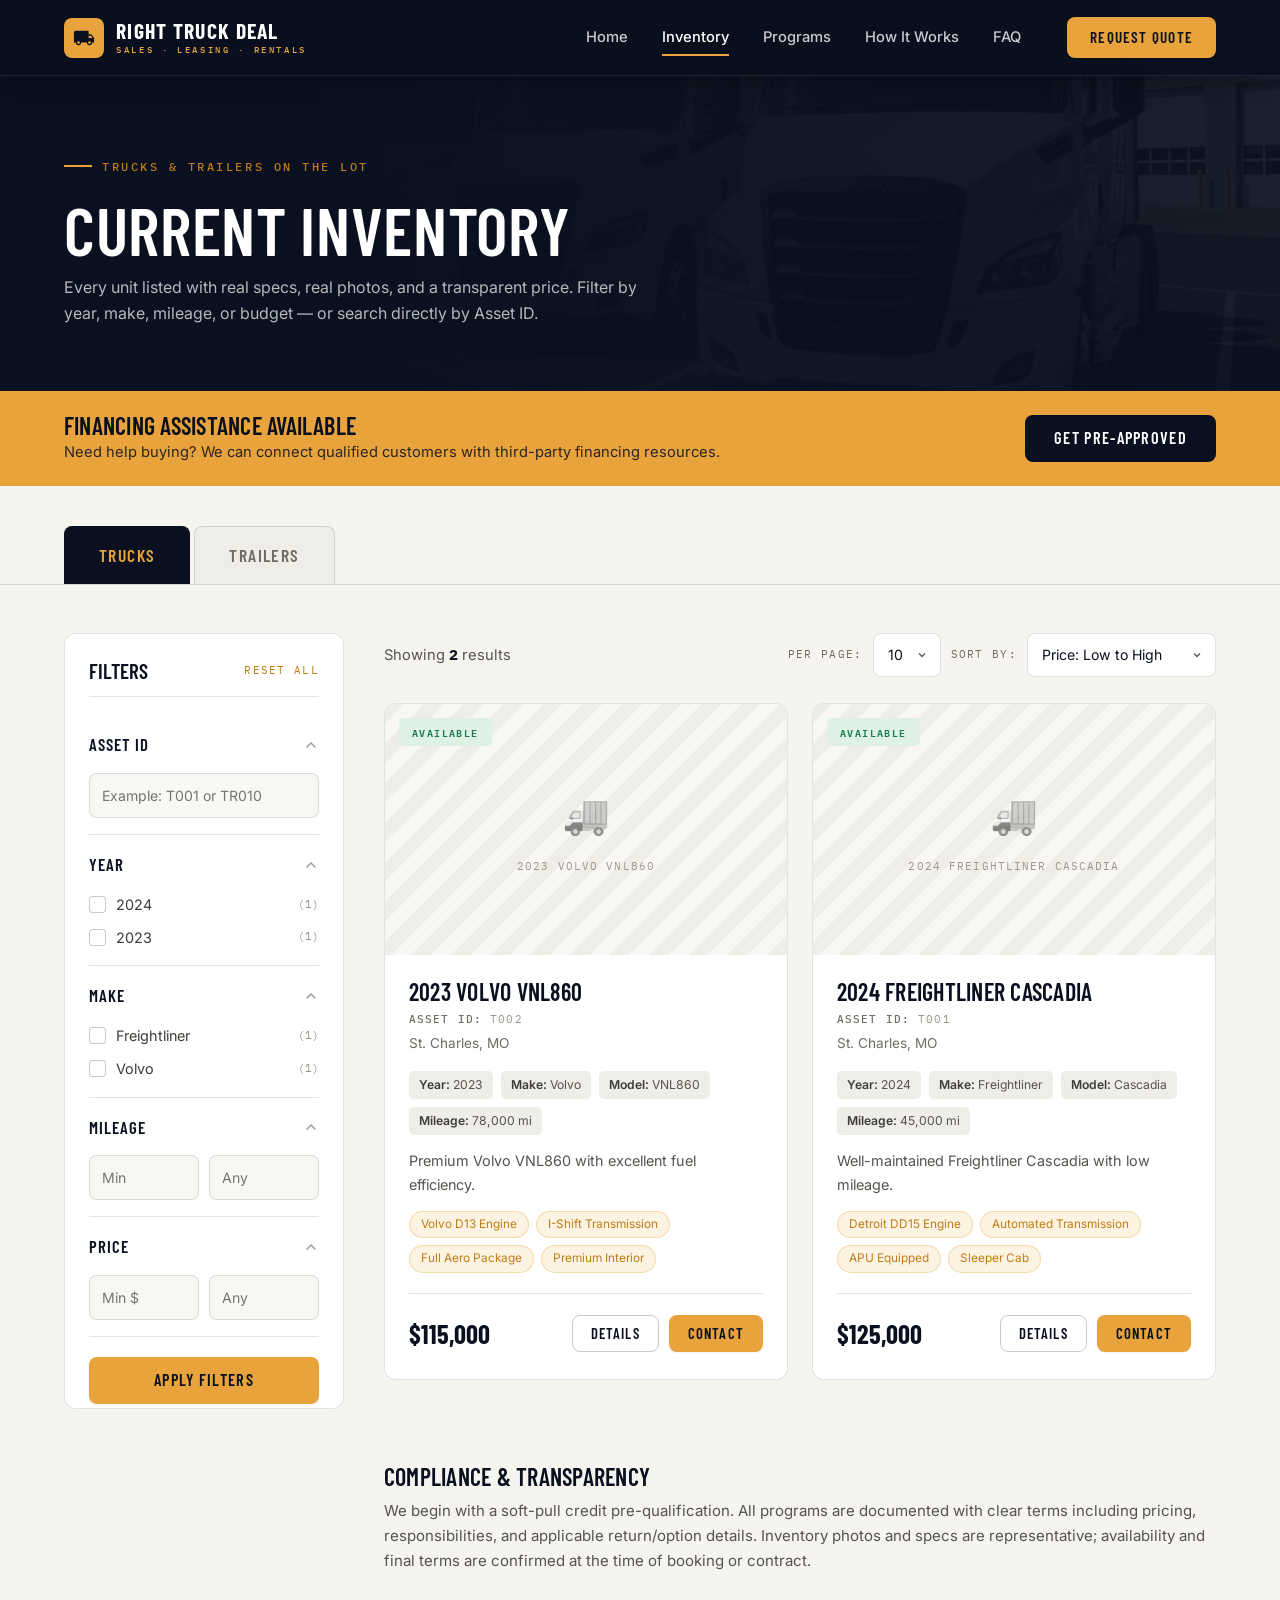
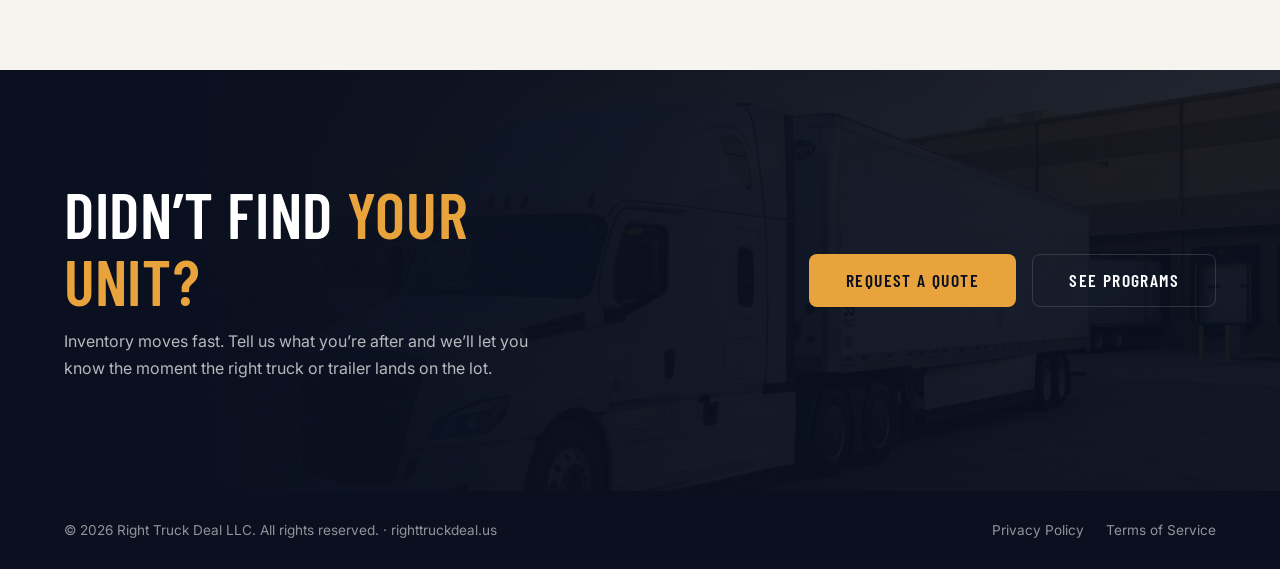
==== commit 408e10d1: "Redesign website: responsive premium homepage, restyled inventory, animations - Rebuild index.html f" ====
--- a/sales.html
+++ b/sales.html
@@ -9,36 +9,44 @@
   />
   <title>Inventory | Right Truck Deal LLC</title>
 
+  <link rel="icon" href="data:image/svg+xml,%3Csvg xmlns='http://www.w3.org/2000/svg' viewBox='0 0 64 64'%3E%3Crect width='64' height='64' rx='12' fill='%230a101f'/%3E%3Cpath d='M50 26h-7.5V16H12a4 4 0 0 0-4 4v22h4a7 7 0 0 0 14 0h12a7 7 0 0 0 14 0h4V34l-6-8zM19 46.5a3.5 3.5 0 1 1 0-7 3.5 3.5 0 0 1 0 7zm29.5-18 4.4 5.5h-8.4v-5.5h4zM45 46.5a3.5 3.5 0 1 1 0-7 3.5 3.5 0 0 1 0 7z' fill='%23e8a33c'/%3E%3C/svg%3E" />
+
   <link rel="preconnect" href="https://fonts.googleapis.com" />
   <link rel="preconnect" href="https://fonts.gstatic.com" crossorigin />
-  <link href="https://fonts.googleapis.com/css2?family=Inter:wght@400;500;600;700&display=swap" rel="stylesheet" />
+  <link
+    href="https://fonts.googleapis.com/css2?family=Barlow+Condensed:wght@500;600;700&family=IBM+Plex+Mono:wght@400;500;600&family=Inter:wght@400;500;600;700&display=swap"
+    rel="stylesheet"
+  />
   <link rel="stylesheet" href="styles.css" />
 </head>
 
 <body>
 
-  <!-- NAVBAR -->
-  <nav class="navbar" role="navigation" aria-label="Main navigation">
+  <!-- ============ NAVBAR ============ -->
+  <nav class="navbar scrolled" role="navigation" aria-label="Main navigation">
     <div class="container">
       <a href="index.html" class="navbar-brand" aria-label="Right Truck Deal - Home">
-        <svg xmlns="http://www.w3.org/2000/svg" viewBox="0 0 24 24" fill="currentColor" aria-hidden="true">
-          <path d="M20 8h-3V4H3c-1.1 0-2 .9-2 2v11h2c0 1.66 1.34 3 3 3s3-1.34 3-3h6c0 1.66 1.34 3 3 3s3-1.34 3-3h2v-5l-3-4zM6 18.5c-.83 0-1.5-.67-1.5-1.5s.67-1.5 1.5-1.5 1.5.67 1.5 1.5-.67 1.5-1.5 1.5zm13.5-9l1.96 2.5H17V9.5h2.5zm-1.5 9c-.83 0-1.5-.67-1.5-1.5s.67-1.5 1.5-1.5 1.5.67 1.5 1.5-.67 1.5-1.5 1.5z"/>
-        </svg>
-        Right Truck Deal
+        <span class="brand-mark" aria-hidden="true">
+          <svg xmlns="http://www.w3.org/2000/svg" viewBox="0 0 24 24" fill="currentColor">
+            <path d="M20 8h-3V4H3c-1.1 0-2 .9-2 2v11h2c0 1.66 1.34 3 3 3s3-1.34 3-3h6c0 1.66 1.34 3 3 3s3-1.34 3-3h2v-5l-3-4zM6 18.5c-.83 0-1.5-.67-1.5-1.5s.67-1.5 1.5-1.5 1.5.67 1.5 1.5-.67 1.5-1.5 1.5zm13.5-9l1.96 2.5H17V9.5h2.5zm-1.5 9c-.83 0-1.5-.67-1.5-1.5s.67-1.5 1.5-1.5 1.5.67 1.5 1.5-.67 1.5-1.5 1.5z"/>
+          </svg>
+        </span>
+        <span class="brand-text">
+          Right Truck Deal
+          <small>Sales &middot; Leasing &middot; Rentals</small>
+        </span>
       </a>
 
-      <!-- Desktop nav: app.js expects .nav-menu -->
       <ul class="navbar-nav nav-menu" role="menubar">
         <li role="none"><a href="index.html" role="menuitem">Home</a></li>
         <li role="none"><a href="sales.html" role="menuitem" class="active">Inventory</a></li>
-        <li role="none"><a href="index.html#services" role="menuitem">Leasing</a></li>
-        <li role="none"><a href="index.html#contact" role="menuitem">Financing</a></li>
-        <li role="none"><a href="index.html#contact" role="menuitem">Contact</a></li>
+        <li role="none"><a href="index.html#programs" role="menuitem">Programs</a></li>
+        <li role="none"><a href="index.html#process" role="menuitem">How It Works</a></li>
+        <li role="none"><a href="index.html#faq" role="menuitem">FAQ</a></li>
       </ul>
 
       <a href="index.html#contact" class="btn btn-primary navbar-cta">Request Quote</a>
 
-      <!-- Mobile toggle: app.js expects .mobile-menu-toggle -->
       <button
         class="navbar-toggle mobile-menu-toggle"
         aria-label="Toggle navigation menu"
@@ -55,21 +63,33 @@
     </div>
   </nav>
 
-  <!-- Mobile Menu: app.js toggles .nav-menu (desktop), so we keep this + minimal CSS -->
+  <!-- Mobile Menu -->
   <div id="mobile-menu-sales" class="mobile-menu" aria-hidden="true">
     <ul class="mobile-menu-nav" role="menu">
       <li role="none"><a href="index.html" role="menuitem">Home</a></li>
       <li role="none"><a href="sales.html" role="menuitem" class="active">Inventory</a></li>
-      <li role="none"><a href="index.html#services" role="menuitem">Leasing</a></li>
-      <li role="none"><a href="index.html#contact" role="menuitem">Financing</a></li>
-      <li role="none"><a href="index.html#contact" role="menuitem">Contact</a></li>
+      <li role="none"><a href="index.html#programs" role="menuitem">Programs</a></li>
+      <li role="none"><a href="index.html#process" role="menuitem">How It Works</a></li>
+      <li role="none"><a href="index.html#faq" role="menuitem">FAQ</a></li>
     </ul>
     <a href="index.html#contact" class="btn btn-primary btn-lg" style="width: 100%;">Request Quote</a>
   </div>
 
   <main>
 
-    <!-- Financing banner -->
+    <!-- ============ PAGE HERO ============ -->
+    <section class="page-hero">
+      <div class="container">
+        <span class="eyebrow">Trucks &amp; trailers on the lot</span>
+        <h1>Current Inventory</h1>
+        <p>
+          Every unit listed with real specs, real photos, and a transparent price.
+          Filter by year, make, mileage, or budget &mdash; or search directly by Asset ID.
+        </p>
+      </div>
+    </section>
+
+    <!-- ============ FINANCING BANNER ============ -->
     <section class="financing-banner">
       <div class="container">
         <div>
@@ -80,10 +100,9 @@
       </div>
     </section>
 
-    <!-- Inventory header -->
+    <!-- ============ TABS ============ -->
     <section class="inventory-header">
       <div class="container">
-        <h1>Current Inventory</h1>
         <div class="tabs" role="tablist" aria-label="Inventory type">
           <button class="tab-btn active" role="tab" aria-selected="true" data-tab="trucks">Trucks</button>
           <button class="tab-btn" role="tab" aria-selected="false" data-tab="trailers">Trailers</button>
@@ -91,7 +110,7 @@
       </div>
     </section>
 
-    <!-- Inventory section -->
+    <!-- ============ INVENTORY ============ -->
     <section class="inventory-section">
       <div class="container">
         <div class="inventory-layout">
@@ -217,7 +236,7 @@
                 </svg>
               </div>
               <h4>Need help searching?</h4>
-              <p>Tell us what you need and we’ll help you find the right unit.</p>
+              <p>Tell us what you need and we&rsquo;ll help you find the right unit.</p>
               <a href="index.html#contact">
                 Contact Sales
                 <svg xmlns="http://www.w3.org/2000/svg" viewBox="0 0 24 24" fill="none" stroke="currentColor"
@@ -245,7 +264,7 @@
                   <option value="all">All</option>
                 </select>
 
-                <label for="sort-select" style="margin-left: 10px;">Sort by:</label>
+                <label for="sort-select">Sort by:</label>
                 <select id="sort-select" aria-label="Sort inventory">
                   <option value="price_asc">Price: Low to High</option>
                   <option value="price_desc">Price: High to Low</option>
@@ -271,11 +290,11 @@
 
             <nav class="pagination" id="pagination" aria-label="Inventory pagination"></nav>
 
-            <!-- Compliance + transparency note (lightweight) -->
+            <!-- Compliance + transparency note -->
             <section class="section" style="padding: 40px 0 0;">
-              <div class="container" style="max-width: 900px;">
-                <h2 style="font-size: 1.5rem; margin-bottom: 10px;">Compliance & Transparency</h2>
-                <p style="color: var(--color-gray-600);">
+              <div class="container" style="max-width: 900px; padding: 0;">
+                <h2 style="font-size: 1.5rem; margin-bottom: 10px;">Compliance &amp; Transparency</h2>
+                <p style="color: var(--color-gray-600); font-size: 0.94rem;">
                   We begin with a soft-pull credit pre-qualification. All programs are documented with clear terms including
                   pricing, responsibilities, and applicable return/option details. Inventory photos and specs are representative;
                   availability and final terms are confirmed at the time of booking or contract.
@@ -288,24 +307,23 @@
       </div>
     </section>
 
-    <!-- CTA footer -->
-    <section class="section section--gray" style="padding: 40px 0;">
-      <div class="container" style="text-align:center; max-width: 900px;">
-        <h2 style="margin-bottom: 10px;">Ready to move?</h2>
-        <p style="color: var(--color-gray-600); margin-bottom: 20px;">
-          Request a quote, browse inventory, or contact our team—serving owner-operators and fleets since 2017.
-        </p>
-        <div style="display:flex; gap:12px; justify-content:center; flex-wrap:wrap;">
-          <a class="btn btn-primary" href="index.html#contact">Request Quote</a>
-          <a class="btn btn-secondary" href="sales.html">View Inventory</a>
-          <a class="btn btn-secondary" href="index.html#contact">Contact</a>
+    <!-- ============ CTA BAND ============ -->
+    <section class="cta-band">
+      <div class="container">
+        <div class="reveal">
+          <h2>Didn&rsquo;t find <span class="accent">your unit?</span></h2>
+          <p>Inventory moves fast. Tell us what you&rsquo;re after and we&rsquo;ll let you know the moment the right truck or trailer lands on the lot.</p>
+        </div>
+        <div class="cta-actions reveal" data-delay="1">
+          <a href="index.html#contact" class="btn btn-primary btn-lg">Request a Quote</a>
+          <a href="index.html#programs" class="btn btn-ghost-light btn-lg">See Programs</a>
         </div>
       </div>
     </section>
 
   </main>
 
-  <!-- Details Modal -->
+  <!-- ============ DETAILS MODAL ============ -->
   <div class="modal-overlay" id="details-modal" aria-hidden="true" role="dialog" aria-labelledby="modal-title">
     <div class="modal-container">
       <button class="modal-close" id="modal-close" aria-label="Close modal">
@@ -380,13 +398,13 @@
           </div>
 
           <div class="modal-actions">
-            <a href="index.html#contact" class="btn btn--primary btn--lg modal-contact-btn">
+            <a href="index.html#contact" class="btn btn-primary btn-lg modal-contact-btn">
               <svg xmlns="http://www.w3.org/2000/svg" viewBox="0 0 24 24" fill="none" stroke="currentColor" stroke-width="2" stroke-linecap="round" stroke-linejoin="round">
                 <path d="M22 16.92v3a2 2 0 0 1-2.18 2 19.79 19.79 0 0 1-8.63-3.07 19.5 19.5 0 0 1-6-6 19.79 19.79 0 0 1-3.07-8.67A2 2 0 0 1 4.11 2h3a2 2 0 0 1 2 1.72 12.84 12.84 0 0 0 .7 2.81 2 2 0 0 1-.45 2.11L8.09 9.91a16 16 0 0 0 6 6l1.27-1.27a2 2 0 0 1 2.11-.45 12.84 12.84 0 0 0 2.81.7A2 2 0 0 1 22 16.92z"></path>
               </svg>
               Contact About This Vehicle
             </a>
-            <button class="btn btn--secondary btn--lg" id="btn-print-details">
+            <button class="btn btn-secondary btn-lg" id="btn-print-details">
               <svg xmlns="http://www.w3.org/2000/svg" viewBox="0 0 24 24" fill="none" stroke="currentColor" stroke-width="2" stroke-linecap="round" stroke-linejoin="round">
                 <polyline points="6 9 6 2 18 2 18 9"></polyline>
                 <path d="M6 18H4a2 2 0 0 1-2-2v-5a2 2 0 0 1 2-2h16a2 2 0 0 1 2 2v5a2 2 0 0 1-2 2h-2"></path>
@@ -400,9 +418,10 @@
     </div>
   </div>
 
+  <!-- ============ FOOTER ============ -->
   <footer class="simple-footer">
     <div class="container">
-      <p>&copy; 2026 Right Truck Deal LLC. All rights reserved.</p>
+      <p>&copy; <span id="footer-year">2026</span> Right Truck Deal LLC. All rights reserved. &middot; righttruckdeal.us</p>
       <div class="simple-footer-links">
         <a href="index.html#compliance">Privacy Policy</a>
         <a href="index.html#compliance">Terms of Service</a>
--- a/styles.css
+++ b/styles.css
@@ -1,146 +1,70 @@
-/* ========================================
-   RTD Website - Complete CSS Design System
-   Mobile-First Responsive Design
-   ======================================== */
-
-/* ----------------------------------------
-   CSS Custom Properties (Variables)
-   ---------------------------------------- */
+/* ============================================================
+   RIGHT TRUCK DEAL LLC — Design System
+   Industrial navy + sunset gold. Barlow Condensed display,
+   Inter body, IBM Plex Mono technical accents.
+   ============================================================ */
+
+/* ------------------------------------------------------------
+   1. TOKENS
+   ------------------------------------------------------------ */
 :root {
-  /* Brand Colors */
-  --color-primary: #1e40af;
-  --color-primary-dark: #1e3a8a;
-  --color-primary-light: #3b82f6;
-  --color-secondary: #dc2626;
-  --color-secondary-dark: #b91c1c;
-  --color-secondary-light: #ef4444;
-  --color-accent: #f59e0b;
-  --color-accent-dark: #d97706;
-  --color-accent-light: #fbbf24;
-
-  /* Neutral Colors */
-  --color-white: #ffffff;
-  --color-gray-50: #f9fafb;
-  --color-gray-100: #f3f4f6;
-  --color-gray-200: #e5e7eb;
-  --color-gray-300: #d1d5db;
-  --color-gray-400: #9ca3af;
-  --color-gray-500: #6b7280;
-  --color-gray-600: #4b5563;
-  --color-gray-700: #374151;
-  --color-gray-800: #1f2937;
-  --color-gray-900: #111827;
-  --color-black: #000000;
-
-  /* Semantic Colors */
-  --color-success: #10b981;
-  --color-success-light: #d1fae5;
-  --color-warning: #f59e0b;
-  --color-warning-light: #fef3c7;
-  --color-error: #ef4444;
-  --color-error-light: #fee2e2;
-  --color-info: #3b82f6;
-  --color-info-light: #dbeafe;
-
-  /* Typography */
-  --font-family-base: 'Inter', -apple-system, BlinkMacSystemFont, 'Segoe UI', Roboto, 'Helvetica Neue', Arial, sans-serif;
-  --font-family-heading: 'Poppins', var(--font-family-base);
-  --font-family-mono: 'Fira Code', 'Consolas', monospace;
-
-  /* Font Sizes */
-  --text-xs: 0.75rem;
-  --text-sm: 0.875rem;
-  --text-base: 1rem;
-  --text-lg: 1.125rem;
-  --text-xl: 1.25rem;
-  --text-2xl: 1.5rem;
-  --text-3xl: 1.875rem;
-  --text-4xl: 2.25rem;
-  --text-5xl: 3rem;
-  --text-6xl: 3.75rem;
-
-  /* Font Weights */
-  --font-light: 300;
-  --font-normal: 400;
-  --font-medium: 500;
-  --font-semibold: 600;
-  --font-bold: 700;
-  --font-extrabold: 800;
-
-  /* Line Heights */
-  --leading-none: 1;
-  --leading-tight: 1.25;
-  --leading-snug: 1.375;
-  --leading-normal: 1.5;
-  --leading-relaxed: 1.625;
-  --leading-loose: 2;
-
-  /* Spacing */
-  --space-0: 0;
-  --space-1: 0.25rem;
-  --space-2: 0.5rem;
-  --space-3: 0.75rem;
-  --space-4: 1rem;
-  --space-5: 1.25rem;
-  --space-6: 1.5rem;
-  --space-8: 2rem;
-  --space-10: 2.5rem;
-  --space-12: 3rem;
-  --space-16: 4rem;
-  --space-20: 5rem;
-  --space-24: 6rem;
-  --space-32: 8rem;
-
-  /* Border Radius */
-  --radius-none: 0;
-  --radius-sm: 0.125rem;
-  --radius-base: 0.25rem;
-  --radius-md: 0.375rem;
-  --radius-lg: 0.5rem;
-  --radius-xl: 0.75rem;
-  --radius-2xl: 1rem;
-  --radius-3xl: 1.5rem;
-  --radius-full: 9999px;
-
-  /* Shadows */
-  --shadow-sm: 0 1px 2px 0 rgb(0 0 0 / 0.05);
-  --shadow-base: 0 1px 3px 0 rgb(0 0 0 / 0.1), 0 1px 2px -1px rgb(0 0 0 / 0.1);
-  --shadow-md: 0 4px 6px -1px rgb(0 0 0 / 0.1), 0 2px 4px -2px rgb(0 0 0 / 0.1);
-  --shadow-lg: 0 10px 15px -3px rgb(0 0 0 / 0.1), 0 4px 6px -4px rgb(0 0 0 / 0.1);
-  --shadow-xl: 0 20px 25px -5px rgb(0 0 0 / 0.1), 0 8px 10px -6px rgb(0 0 0 / 0.1);
-  --shadow-2xl: 0 25px 50px -12px rgb(0 0 0 / 0.25);
-  --shadow-inner: inset 0 2px 4px 0 rgb(0 0 0 / 0.05);
-
-  /* Transitions */
-  --transition-fast: 150ms ease;
-  --transition-base: 200ms ease;
-  --transition-slow: 300ms ease;
-  --transition-slower: 500ms ease;
-
-  /* Z-Index Scale */
-  --z-dropdown: 100;
-  --z-sticky: 200;
-  --z-fixed: 300;
-  --z-modal-backdrop: 400;
-  --z-modal: 500;
-  --z-popover: 600;
-  --z-tooltip: 700;
-
-  /* Container Widths */
-  --container-sm: 640px;
-  --container-md: 768px;
-  --container-lg: 1024px;
-  --container-xl: 1280px;
-  --container-2xl: 1536px;
-
-  /* Header Height */
-  --header-height: 70px;
-  --header-height-mobile: 60px;
-}
-
-/* ----------------------------------------
-   CSS Reset & Base Styles
-   ---------------------------------------- */
+  /* Brand */
+  --ink: #0a101f;
+  --ink-2: #0e1628;
+  --ink-3: #16203a;
+  --paper: #f6f4ef;
+  --white: #ffffff;
+  --gold: #e8a33c;
+  --gold-deep: #c07c14;
+  --gold-soft: #fdf3e3;
+
+  /* Grays (referenced by legacy inline styles too) */
+  --color-gray-50: #f8f7f4;
+  --color-gray-100: #efede7;
+  --color-gray-200: #e2dfd6;
+  --color-gray-300: #c9c5ba;
+  --color-gray-400: #9a968c;
+  --color-gray-500: #6f6c64;
+  --color-gray-600: #55534d;
+  --color-gray-700: #3d3c37;
+  --color-gray-800: #262622;
+  --color-gray-900: #141311;
+
+  /* Status */
+  --ok: #1d7a4f;
+  --ok-bg: #ddf1e4;
+  --warn: #92610e;
+  --warn-bg: #fbeed3;
+  --bad: #a13333;
+  --bad-bg: #f9e2e2;
+
+  /* Lines & shadows */
+  --line: rgba(10, 16, 31, 0.12);
+  --line-strong: rgba(10, 16, 31, 0.22);
+  --line-inverse: rgba(255, 255, 255, 0.14);
+  --shadow-sm: 0 1px 2px rgba(10, 16, 31, 0.06);
+  --shadow-md: 0 10px 30px -12px rgba(10, 16, 31, 0.25);
+  --shadow-lg: 0 24px 60px -20px rgba(10, 16, 31, 0.35);
+
+  /* Type */
+  --font-display: 'Barlow Condensed', 'Arial Narrow', sans-serif;
+  --font-body: 'Inter', -apple-system, 'Segoe UI', sans-serif;
+  --font-mono: 'IBM Plex Mono', 'SFMono-Regular', Consolas, monospace;
+
+  /* Rhythm */
+  --radius: 8px;
+  --radius-lg: 12px;
+  --container: 1200px;
+  --nav-h: 76px;
+
+  /* Motion */
+  --ease-out: cubic-bezier(0.22, 1, 0.36, 1);
+  --dur: 0.55s;
+}
+
+/* ------------------------------------------------------------
+   2. RESET / BASE
+   ------------------------------------------------------------ */
 *,
 *::before,
 *::after {
@@ -150,44 +74,28 @@
 }
 
 html {
-  font-size: 16px;
   scroll-behavior: smooth;
   -webkit-text-size-adjust: 100%;
 }
 
 body {
-  font-family: var(--font-family-base);
-  font-size: var(--text-base);
-  font-weight: var(--font-normal);
-  line-height: var(--leading-normal);
-  color: var(--color-gray-800);
-  background-color: var(--color-white);
-  -webkit-font-smoothing: antialiased;
-  -moz-osx-font-smoothing: grayscale;
+  font-family: var(--font-body);
+  font-size: 1rem;
+  line-height: 1.65;
+  color: var(--ink);
+  background: var(--paper);
+  overflow-x: hidden;
+}
+
+body.modal-open {
+  overflow: hidden;
 }
 
 img,
-picture,
-video,
-canvas,
-svg {
+svg,
+video {
+  max-width: 100%;
   display: block;
-  max-width: 100%;
-  height: auto;
-}
-
-input,
-button,
-textarea,
-select {
-  font: inherit;
-  color: inherit;
-}
-
-button {
-  cursor: pointer;
-  background: none;
-  border: none;
 }
 
 a {
@@ -200,3443 +108,2347 @@
   list-style: none;
 }
 
-h1, h2, h3, h4, h5, h6 {
-  font-family: var(--font-family-heading);
-  font-weight: var(--font-bold);
-  line-height: var(--leading-tight);
-  color: var(--color-gray-900);
-}
-
-h1 { font-size: var(--text-4xl); }
-h2 { font-size: var(--text-3xl); }
-h3 { font-size: var(--text-2xl); }
-h4 { font-size: var(--text-xl); }
-h5 { font-size: var(--text-lg); }
-h6 { font-size: var(--text-base); }
-
-p {
-  margin-bottom: var(--space-4);
-}
-
-p:last-child {
-  margin-bottom: 0;
-}
-
-/* ----------------------------------------
-   Container
-   ---------------------------------------- */
+button {
+  font: inherit;
+  color: inherit;
+  background: none;
+  border: none;
+  cursor: pointer;
+}
+
+input,
+select,
+textarea {
+  font: inherit;
+  color: inherit;
+}
+
+::selection {
+  background: var(--gold);
+  color: var(--ink);
+}
+
+h1,
+h2,
+h3 {
+  font-family: var(--font-display);
+  font-weight: 600;
+  line-height: 1.05;
+  text-transform: uppercase;
+  letter-spacing: 0.01em;
+}
+
 .container {
   width: 100%;
-  max-width: var(--container-xl);
+  max-width: var(--container);
+  margin: 0 auto;
+  padding: 0 24px;
+}
+
+main {
+  display: block;
+}
+
+/* Generic section rhythm */
+.section {
+  padding: 96px 0;
+}
+
+.section--gray {
+  background: var(--color-gray-100);
+}
+
+.section--dark {
+  background: var(--ink);
+  color: var(--white);
+}
+
+/* Section headers */
+.section-head {
+  max-width: 720px;
+  margin-bottom: 56px;
+}
+
+.section-head--center {
   margin-left: auto;
   margin-right: auto;
-  padding-left: var(--space-4);
-  padding-right: var(--space-4);
-}
-
-@media (min-width: 640px) {
-  .container {
-    padding-left: var(--space-6);
-    padding-right: var(--space-6);
-  }
-}
-
-@media (min-width: 1024px) {
-  .container {
-    padding-left: var(--space-8);
-    padding-right: var(--space-8);
-  }
-}
-
-/* ----------------------------------------
-   Navigation
-   ---------------------------------------- */
-.header {
-  position: sticky;
+  text-align: center;
+}
+
+.eyebrow {
+  display: inline-flex;
+  align-items: center;
+  gap: 10px;
+  font-family: var(--font-mono);
+  font-size: 0.72rem;
+  font-weight: 500;
+  letter-spacing: 0.22em;
+  text-transform: uppercase;
+  color: var(--gold-deep);
+  margin-bottom: 18px;
+}
+
+.eyebrow::before {
+  content: '';
+  width: 28px;
+  height: 2px;
+  background: var(--gold);
+}
+
+.section--dark .eyebrow {
+  color: var(--gold);
+}
+
+.section-head--center .eyebrow::after {
+  content: '';
+  width: 28px;
+  height: 2px;
+  background: var(--gold);
+}
+
+.section-title {
+  font-size: clamp(2.2rem, 4.5vw, 3.4rem);
+}
+
+.section-sub {
+  margin-top: 16px;
+  font-size: 1.05rem;
+  color: var(--color-gray-600);
+  max-width: 60ch;
+}
+
+.section-head--center .section-sub {
+  margin-left: auto;
+  margin-right: auto;
+}
+
+.section--dark .section-sub {
+  color: rgba(255, 255, 255, 0.65);
+}
+
+/* ------------------------------------------------------------
+   3. BUTTONS
+   ------------------------------------------------------------ */
+.btn {
+  display: inline-flex;
+  align-items: center;
+  justify-content: center;
+  gap: 10px;
+  padding: 14px 28px;
+  font-family: var(--font-display);
+  font-size: 1.02rem;
+  font-weight: 600;
+  letter-spacing: 0.08em;
+  text-transform: uppercase;
+  line-height: 1;
+  border-radius: var(--radius);
+  border: 1px solid transparent;
+  transition: transform 0.25s var(--ease-out), background 0.25s, color 0.25s,
+    border-color 0.25s, box-shadow 0.25s;
+  white-space: nowrap;
+}
+
+.btn svg {
+  width: 16px;
+  height: 16px;
+  flex-shrink: 0;
+  transition: transform 0.25s var(--ease-out);
+}
+
+.btn:hover svg {
+  transform: translateX(3px);
+}
+
+.btn-primary,
+.btn--primary {
+  background: var(--gold);
+  color: var(--ink);
+  box-shadow: var(--shadow-sm);
+}
+
+.btn-primary:hover,
+.btn--primary:hover {
+  background: var(--gold-deep);
+  color: var(--white);
+  transform: translateY(-2px);
+  box-shadow: var(--shadow-md);
+}
+
+.btn-secondary,
+.btn--secondary {
+  background: transparent;
+  color: var(--ink);
+  border-color: var(--line-strong);
+}
+
+.btn-secondary:hover,
+.btn--secondary:hover {
+  border-color: var(--ink);
+  background: var(--ink);
+  color: var(--white);
+  transform: translateY(-2px);
+}
+
+.section--dark .btn-secondary,
+.btn-ghost-light {
+  color: var(--white);
+  border-color: var(--line-inverse);
+}
+
+.section--dark .btn-secondary:hover,
+.btn-ghost-light:hover {
+  background: var(--white);
+  border-color: var(--white);
+  color: var(--ink);
+}
+
+.btn-white {
+  background: var(--white);
+  color: var(--ink);
+}
+
+.btn-white:hover {
+  background: var(--ink);
+  color: var(--white);
+  transform: translateY(-2px);
+}
+
+.btn-lg,
+.btn--lg {
+  padding: 17px 36px;
+  font-size: 1.1rem;
+}
+
+.btn-sm {
+  padding: 10px 18px;
+  font-size: 0.92rem;
+}
+
+/* ------------------------------------------------------------
+   4. NAVBAR
+   ------------------------------------------------------------ */
+.navbar {
+  position: fixed;
   top: 0;
   left: 0;
   right: 0;
-  z-index: var(--z-sticky);
-  background-color: var(--color-white);
-  box-shadow: var(--shadow-md);
-  height: var(--header-height-mobile);
-  transition: background-color var(--transition-base), box-shadow var(--transition-base);
-}
-
-@media (min-width: 768px) {
-  .header {
-    height: var(--header-height);
-  }
-}
-
-.header.scrolled {
-  background-color: rgba(255, 255, 255, 0.98);
-  backdrop-filter: blur(8px);
-}
-
-.header__inner {
-  display: flex;
-  align-items: center;
-  justify-content: space-between;
-  height: 100%;
-}
-
-.header__logo {
-  display: flex;
-  align-items: center;
-  gap: var(--space-3);
-  font-family: var(--font-family-heading);
-  font-weight: var(--font-bold);
-  font-size: var(--text-xl);
-  color: var(--color-primary);
-}
-
-.header__logo img {
+  z-index: 200;
+  height: var(--nav-h);
+  display: flex;
+  align-items: center;
+  background: rgba(10, 16, 31, 0.55);
+  -webkit-backdrop-filter: blur(14px);
+  backdrop-filter: blur(14px);
+  border-bottom: 1px solid rgba(255, 255, 255, 0.08);
+  transition: background 0.35s, box-shadow 0.35s;
+}
+
+.navbar.scrolled {
+  background: rgba(10, 16, 31, 0.92);
+  box-shadow: 0 8px 30px -14px rgba(0, 0, 0, 0.6);
+}
+
+.navbar .container {
+  display: flex;
+  align-items: center;
+  gap: 32px;
+}
+
+.navbar-brand {
+  display: flex;
+  align-items: center;
+  gap: 12px;
+  font-family: var(--font-display);
+  font-size: 1.35rem;
+  font-weight: 700;
+  letter-spacing: 0.06em;
+  text-transform: uppercase;
+  color: var(--white);
+  line-height: 1;
+}
+
+.navbar-brand .brand-mark {
+  width: 40px;
   height: 40px;
-  width: auto;
-}
-
-@media (min-width: 768px) {
-  .header__logo {
-    font-size: var(--text-2xl);
-  }
-
-  .header__logo img {
-    height: 50px;
-  }
-}
-
-/* Desktop Navigation */
-.nav {
-  display: none;
-}
-
-@media (min-width: 1024px) {
-  .nav {
-    display: flex;
-    align-items: center;
-    gap: var(--space-8);
-  }
-}
-
-.nav__list {
-  display: flex;
-  align-items: center;
-  gap: var(--space-6);
-}
-
-.nav__link {
+  flex-shrink: 0;
+  display: grid;
+  place-items: center;
+  background: var(--gold);
+  border-radius: 8px;
+  color: var(--ink);
+}
+
+.navbar-brand .brand-mark svg {
+  width: 22px;
+  height: 22px;
+}
+
+.navbar-brand > svg {
+  width: 30px;
+  height: 30px;
+  color: var(--gold);
+}
+
+.navbar-brand .brand-text small {
+  display: block;
+  font-family: var(--font-mono);
+  font-size: 0.55rem;
+  font-weight: 500;
+  letter-spacing: 0.3em;
+  color: var(--gold);
+  margin-top: 4px;
+}
+
+.navbar-nav {
+  display: flex;
+  align-items: center;
+  gap: 6px;
+  margin-left: auto;
+}
+
+.navbar-nav a {
   position: relative;
-  font-weight: var(--font-medium);
-  color: var(--color-gray-700);
-  padding: var(--space-2) 0;
-  transition: color var(--transition-fast);
-}
-
-.nav__link:hover,
-.nav__link.active {
-  color: var(--color-primary);
-}
-
-.nav__link::after {
+  display: block;
+  padding: 10px 14px;
+  font-size: 0.92rem;
+  font-weight: 500;
+  color: rgba(255, 255, 255, 0.78);
+  transition: color 0.25s;
+}
+
+.navbar-nav a::after {
   content: '';
   position: absolute;
-  bottom: 0;
-  left: 0;
-  width: 0;
+  left: 14px;
+  right: 14px;
+  bottom: 4px;
   height: 2px;
-  background-color: var(--color-primary);
-  transition: width var(--transition-base);
-}
-
-.nav__link:hover::after,
-.nav__link.active::after {
-  width: 100%;
-}
-
-.nav__cta {
-  display: inline-flex;
-  align-items: center;
-  gap: var(--space-2);
-  padding: var(--space-3) var(--space-6);
-  background-color: var(--color-secondary);
-  color: var(--color-white);
-  font-weight: var(--font-semibold);
-  border-radius: var(--radius-lg);
-  transition: background-color var(--transition-fast), transform var(--transition-fast);
-}
-
-.nav__cta:hover {
-  background-color: var(--color-secondary-dark);
-  transform: translateY(-1px);
-}
-
-/* Mobile Menu Toggle */
-.mobile-menu-toggle {
-  display: flex;
-  flex-direction: column;
+  background: var(--gold);
+  transform: scaleX(0);
+  transform-origin: left;
+  transition: transform 0.3s var(--ease-out);
+}
+
+.navbar-nav a:hover,
+.navbar-nav a.active {
+  color: var(--white);
+}
+
+.navbar-nav a:hover::after,
+.navbar-nav a.active::after {
+  transform: scaleX(1);
+}
+
+.navbar-cta {
+  padding: 12px 22px;
+  font-size: 0.95rem;
+}
+
+.navbar-toggle {
+  display: none;
+  width: 44px;
+  height: 44px;
+  align-items: center;
   justify-content: center;
-  gap: 5px;
-  width: 28px;
-  height: 28px;
-  padding: 0;
-}
-
-@media (min-width: 1024px) {
-  .mobile-menu-toggle {
-    display: none;
-  }
-}
-
-.mobile-menu-toggle span {
-  display: block;
-  width: 100%;
-  height: 2px;
-  background-color: var(--color-gray-800);
-  border-radius: var(--radius-full);
-  transition: transform var(--transition-base), opacity var(--transition-base);
-}
-
-.mobile-menu-toggle.active span:nth-child(1) {
-  transform: translateY(7px) rotate(45deg);
-}
-
-.mobile-menu-toggle.active span:nth-child(2) {
-  opacity: 0;
-}
-
-.mobile-menu-toggle.active span:nth-child(3) {
-  transform: translateY(-7px) rotate(-45deg);
-}
-
-/* Mobile Navigation */
-.mobile-nav {
+  color: var(--white);
+  border: 1px solid var(--line-inverse);
+  border-radius: var(--radius);
+  margin-left: auto;
+}
+
+.navbar-toggle svg {
+  width: 22px;
+  height: 22px;
+}
+
+/* Mobile menu panel */
+.mobile-menu {
   position: fixed;
-  top: var(--header-height-mobile);
+  top: var(--nav-h);
   left: 0;
   right: 0;
-  bottom: 0;
-  background-color: var(--color-white);
-  z-index: var(--z-fixed);
-  transform: translateX(100%);
-  transition: transform var(--transition-slow);
-  overflow-y: auto;
-}
-
-@media (min-width: 768px) {
-  .mobile-nav {
-    top: var(--header-height);
-  }
-}
-
-@media (min-width: 1024px) {
-  .mobile-nav {
-    display: none;
-  }
-}
-
-.mobile-nav.active {
-  transform: translateX(0);
-}
-
-.mobile-nav__inner {
-  padding: var(--space-6);
-}
-
-.mobile-nav__list {
-  display: flex;
-  flex-direction: column;
-  gap: var(--space-2);
-}
-
-.mobile-nav__link {
+  z-index: 190;
+  background: var(--ink);
+  border-bottom: 1px solid var(--line-inverse);
+  padding: 20px 24px 28px;
+  transform: translateY(-12px);
+  opacity: 0;
+  visibility: hidden;
+  transition: transform 0.35s var(--ease-out), opacity 0.3s, visibility 0.3s;
+}
+
+.mobile-menu.active {
+  transform: translateY(0);
+  opacity: 1;
+  visibility: visible;
+}
+
+.mobile-menu-nav {
+  margin-bottom: 18px;
+}
+
+.mobile-menu-nav a {
   display: block;
-  padding: var(--space-4);
-  font-size: var(--text-lg);
-  font-weight: var(--font-medium);
-  color: var(--color-gray-700);
-  border-radius: var(--radius-lg);
-  transition: background-color var(--transition-fast), color var(--transition-fast);
-}
-
-.mobile-nav__link:hover,
-.mobile-nav__link.active {
-  background-color: var(--color-gray-100);
-  color: var(--color-primary);
-}
-
-.mobile-nav__cta {
-  display: block;
-  width: 100%;
-  margin-top: var(--space-6);
-  padding: var(--space-4);
-  background-color: var(--color-secondary);
-  color: var(--color-white);
-  font-size: var(--text-lg);
-  font-weight: var(--font-semibold);
-  text-align: center;
-  border-radius: var(--radius-lg);
-}
-
-/* ----------------------------------------
-   Hero Section
-   ---------------------------------------- */
+  padding: 14px 4px;
+  font-family: var(--font-display);
+  font-size: 1.3rem;
+  font-weight: 600;
+  letter-spacing: 0.05em;
+  text-transform: uppercase;
+  color: rgba(255, 255, 255, 0.85);
+  border-bottom: 1px solid rgba(255, 255, 255, 0.08);
+  transition: color 0.2s, padding-left 0.25s var(--ease-out);
+}
+
+.mobile-menu-nav a:hover,
+.mobile-menu-nav a.active {
+  color: var(--gold);
+  padding-left: 12px;
+}
+
+/* ------------------------------------------------------------
+   5. HERO
+   ------------------------------------------------------------ */
 .hero {
   position: relative;
-  min-height: 500px;
-  display: flex;
-  align-items: center;
-  background-color: var(--color-gray-900);
+  min-height: 100svh;
+  display: flex;
+  align-items: center;
+  color: var(--white);
+  overflow: hidden;
+  background: var(--ink);
+}
+
+.hero-bg {
+  position: absolute;
+  inset: 0;
+  background-image: url('images/RTD-Main.jpg');
   background-size: cover;
-  background-position: center;
-  background-repeat: no-repeat;
-  overflow: hidden;
-}
-
-@media (min-width: 768px) {
-  .hero {
-    min-height: 600px;
-  }
-}
-
-@media (min-width: 1024px) {
-  .hero {
-    min-height: 700px;
-  }
-}
-
-.hero--large {
-  min-height: 80vh;
-}
-
-@media (min-width: 768px) {
-  .hero--large {
-    min-height: 85vh;
-  }
-}
-
-.hero__overlay {
+  background-position: center 70%;
+  animation: heroZoom 18s var(--ease-out) forwards;
+}
+
+@keyframes heroZoom {
+  from {
+    transform: scale(1.12);
+  }
+  to {
+    transform: scale(1);
+  }
+}
+
+.hero-overlay {
   position: absolute;
   inset: 0;
   background: linear-gradient(
-    135deg,
-    rgba(30, 64, 175, 0.9) 0%,
-    rgba(17, 24, 39, 0.85) 50%,
-    rgba(0, 0, 0, 0.8) 100%
-  );
-}
-
-.hero__content {
+      100deg,
+      rgba(10, 16, 31, 0.92) 0%,
+      rgba(10, 16, 31, 0.72) 42%,
+      rgba(10, 16, 31, 0.25) 100%
+    ),
+    linear-gradient(to top, rgba(10, 16, 31, 0.9) 0%, transparent 40%);
+}
+
+.hero .container {
   position: relative;
-  z-index: 1;
-  max-width: 800px;
-  padding: var(--space-8) 0;
-  color: var(--color-white);
-}
-
-@media (min-width: 768px) {
-  .hero__content {
-    padding: var(--space-12) 0;
-  }
-}
-
-.hero__badge {
+  z-index: 2;
+  padding-top: calc(var(--nav-h) + 40px);
+  padding-bottom: 110px;
+}
+
+.hero-eyebrow {
   display: inline-flex;
   align-items: center;
-  gap: var(--space-2);
-  padding: var(--space-2) var(--space-4);
-  margin-bottom: var(--space-6);
-  background-color: rgba(255, 255, 255, 0.15);
-  border: 1px solid rgba(255, 255, 255, 0.25);
-  border-radius: var(--radius-full);
-  font-size: var(--text-sm);
-  font-weight: var(--font-medium);
-  backdrop-filter: blur(4px);
-}
-
-.hero__title {
-  font-size: var(--text-3xl);
-  font-weight: var(--font-extrabold);
-  line-height: var(--leading-tight);
-  color: var(--color-white);
-  margin-bottom: var(--space-6);
-}
-
-@media (min-width: 640px) {
-  .hero__title {
-    font-size: var(--text-4xl);
-  }
-}
-
-@media (min-width: 768px) {
-  .hero__title {
-    font-size: var(--text-5xl);
-  }
-}
-
-@media (min-width: 1024px) {
-  .hero__title {
-    font-size: var(--text-6xl);
-  }
-}
-
-.hero__title span {
-  color: var(--color-accent);
-}
-
-.hero__subtitle {
-  font-size: var(--text-lg);
-  line-height: var(--leading-relaxed);
-  color: rgba(255, 255, 255, 0.9);
-  margin-bottom: var(--space-8);
-}
-
-@media (min-width: 768px) {
-  .hero__subtitle {
-    font-size: var(--text-xl);
-  }
-}
-
-.hero__actions {
+  gap: 12px;
+  font-family: var(--font-mono);
+  font-size: 0.74rem;
+  letter-spacing: 0.24em;
+  text-transform: uppercase;
+  color: var(--gold);
+  border: 1px solid rgba(232, 163, 60, 0.35);
+  border-radius: 100px;
+  padding: 8px 18px;
+  margin-bottom: 28px;
+}
+
+.hero-eyebrow .dot {
+  width: 7px;
+  height: 7px;
+  border-radius: 50%;
+  background: var(--gold);
+  animation: pulse 2.4s ease-in-out infinite;
+}
+
+@keyframes pulse {
+  0%,
+  100% {
+    box-shadow: 0 0 0 0 rgba(232, 163, 60, 0.55);
+  }
+  60% {
+    box-shadow: 0 0 0 9px rgba(232, 163, 60, 0);
+  }
+}
+
+.hero-title {
+  font-size: clamp(3rem, 8.5vw, 6.2rem);
+  font-weight: 700;
+  max-width: 13ch;
+  margin-bottom: 24px;
+}
+
+.hero-title .accent {
+  color: var(--gold);
+  display: inline-block;
+}
+
+.hero-sub {
+  font-size: clamp(1.02rem, 1.6vw, 1.22rem);
+  color: rgba(255, 255, 255, 0.78);
+  max-width: 54ch;
+  margin-bottom: 40px;
+}
+
+.hero-actions {
+  display: flex;
+  flex-wrap: wrap;
+  gap: 16px;
+  margin-bottom: 64px;
+}
+
+/* quick program chips under hero CTAs */
+.hero-chips {
+  display: flex;
+  flex-wrap: wrap;
+  gap: 10px 26px;
+  font-family: var(--font-mono);
+  font-size: 0.72rem;
+  letter-spacing: 0.16em;
+  text-transform: uppercase;
+  color: rgba(255, 255, 255, 0.6);
+}
+
+.hero-chips span {
+  display: inline-flex;
+  align-items: center;
+  gap: 9px;
+}
+
+.hero-chips svg {
+  width: 14px;
+  height: 14px;
+  color: var(--gold);
+}
+
+/* staged entrance */
+.hero-stage {
+  opacity: 0;
+  transform: translateY(26px);
+  animation: rise 0.9s var(--ease-out) forwards;
+}
+
+.hero-stage:nth-child(1) { animation-delay: 0.15s; }
+.hero-stage:nth-child(2) { animation-delay: 0.3s; }
+.hero-stage:nth-child(3) { animation-delay: 0.45s; }
+.hero-stage:nth-child(4) { animation-delay: 0.6s; }
+.hero-stage:nth-child(5) { animation-delay: 0.75s; }
+
+@keyframes rise {
+  to {
+    opacity: 1;
+    transform: none;
+  }
+}
+
+.hero-scroll {
+  position: absolute;
+  left: 50%;
+  bottom: 28px;
+  transform: translateX(-50%);
+  z-index: 2;
   display: flex;
   flex-direction: column;
-  gap: var(--space-4);
-}
-
-@media (min-width: 640px) {
-  .hero__actions {
-    flex-direction: row;
-  }
-}
-
-/* ----------------------------------------
-   Buttons
-   ---------------------------------------- */
-.btn {
+  align-items: center;
+  gap: 8px;
+  font-family: var(--font-mono);
+  font-size: 0.62rem;
+  letter-spacing: 0.3em;
+  text-transform: uppercase;
+  color: rgba(255, 255, 255, 0.5);
+}
+
+.hero-scroll::after {
+  content: '';
+  width: 1px;
+  height: 42px;
+  background: linear-gradient(to bottom, var(--gold), transparent);
+  animation: drop 1.8s ease-in-out infinite;
+}
+
+@keyframes drop {
+  0% {
+    transform: scaleY(0);
+    transform-origin: top;
+  }
+  55% {
+    transform: scaleY(1);
+    transform-origin: top;
+  }
+  56% {
+    transform-origin: bottom;
+  }
+  100% {
+    transform: scaleY(0);
+    transform-origin: bottom;
+  }
+}
+
+/* ------------------------------------------------------------
+   6. MARQUEE (makes ticker)
+   ------------------------------------------------------------ */
+.marquee {
+  background: var(--ink);
+  border-top: 1px solid var(--line-inverse);
+  border-bottom: 1px solid var(--line-inverse);
+  padding: 20px 0;
+  overflow: hidden;
+  position: relative;
+}
+
+.marquee-track {
+  display: flex;
+  gap: 0;
+  width: max-content;
+  animation: scrollX 36s linear infinite;
+}
+
+.marquee:hover .marquee-track {
+  animation-play-state: paused;
+}
+
+@keyframes scrollX {
+  to {
+    transform: translateX(-50%);
+  }
+}
+
+.marquee-track span {
   display: inline-flex;
   align-items: center;
-  justify-content: center;
-  gap: var(--space-2);
-  padding: var(--space-3) var(--space-6);
-  font-weight: var(--font-semibold);
-  font-size: var(--text-base);
-  line-height: var(--leading-normal);
+  gap: 40px;
+  padding-right: 40px;
+  font-family: var(--font-display);
+  font-size: 1.15rem;
+  font-weight: 600;
+  letter-spacing: 0.2em;
+  text-transform: uppercase;
+  color: rgba(255, 255, 255, 0.45);
+  white-space: nowrap;
+}
+
+.marquee-track span::after {
+  content: '◆';
+  font-size: 0.55rem;
+  color: var(--gold);
+}
+
+/* ------------------------------------------------------------
+   7. STATS BAND
+   ------------------------------------------------------------ */
+.stats {
+  background: var(--ink);
+  color: var(--white);
+  padding: 72px 0;
+}
+
+.stats-grid {
+  display: grid;
+  grid-template-columns: repeat(4, 1fr);
+  gap: 0;
+}
+
+.stat {
+  padding: 8px 36px;
+  border-left: 1px solid var(--line-inverse);
+}
+
+.stat:first-child {
+  border-left: none;
+  padding-left: 0;
+}
+
+.stat-value {
+  font-family: var(--font-display);
+  font-size: clamp(2.6rem, 4.5vw, 3.8rem);
+  font-weight: 700;
+  line-height: 1;
+  color: var(--gold);
+}
+
+.stat-value sup {
+  font-size: 0.5em;
+  vertical-align: super;
+}
+
+.stat-label {
+  margin-top: 10px;
+  font-family: var(--font-mono);
+  font-size: 0.7rem;
+  letter-spacing: 0.18em;
+  text-transform: uppercase;
+  color: rgba(255, 255, 255, 0.55);
+}
+
+/* ------------------------------------------------------------
+   8. PROGRAMS (services)
+   ------------------------------------------------------------ */
+.programs-grid {
+  display: grid;
+  grid-template-columns: repeat(2, 1fr);
+  gap: 24px;
+}
+
+.program-card {
+  position: relative;
+  background: var(--white);
+  border: 1px solid var(--line);
   border-radius: var(--radius-lg);
-  border: 2px solid transparent;
-  cursor: pointer;
-  transition: all var(--transition-fast);
-  text-decoration: none;
-}
-
-.btn--sm {
-  padding: var(--space-2) var(--space-4);
-  font-size: var(--text-sm);
-}
-
-.btn--lg {
-  padding: var(--space-4) var(--space-8);
-  font-size: var(--text-lg);
-}
-
-.btn--primary {
-  background-color: var(--color-primary);
-  color: var(--color-white);
-}
-
-.btn--primary:hover {
-  background-color: var(--color-primary-dark);
-  transform: translateY(-2px);
+  padding: 40px 36px 36px;
+  overflow: hidden;
+  transition: transform 0.35s var(--ease-out), box-shadow 0.35s, border-color 0.35s;
+}
+
+.program-card::before {
+  content: '';
+  position: absolute;
+  top: 0;
+  left: 0;
+  right: 0;
+  height: 3px;
+  background: var(--gold);
+  transform: scaleX(0);
+  transform-origin: left;
+  transition: transform 0.4s var(--ease-out);
+}
+
+.program-card:hover {
+  transform: translateY(-6px);
   box-shadow: var(--shadow-lg);
-}
-
-.btn--secondary {
-  background-color: var(--color-secondary);
-  color: var(--color-white);
-}
-
-.btn--secondary:hover {
-  background-color: var(--color-secondary-dark);
-  transform: translateY(-2px);
+  border-color: transparent;
+}
+
+.program-card:hover::before {
+  transform: scaleX(1);
+}
+
+.program-num {
+  font-family: var(--font-mono);
+  font-size: 0.78rem;
+  font-weight: 500;
+  letter-spacing: 0.2em;
+  color: var(--color-gray-400);
+  margin-bottom: 22px;
+  display: block;
+}
+
+.program-icon {
+  width: 52px;
+  height: 52px;
+  display: grid;
+  place-items: center;
+  background: var(--gold-soft);
+  border-radius: 10px;
+  color: var(--gold-deep);
+  margin-bottom: 22px;
+  transition: background 0.3s, color 0.3s, transform 0.35s var(--ease-out);
+}
+
+.program-icon svg {
+  width: 26px;
+  height: 26px;
+}
+
+.program-card:hover .program-icon {
+  background: var(--ink);
+  color: var(--gold);
+  transform: rotate(-4deg) scale(1.05);
+}
+
+.program-card h3 {
+  font-size: 1.7rem;
+  margin-bottom: 12px;
+}
+
+.program-card p {
+  color: var(--color-gray-600);
+  font-size: 0.97rem;
+  margin-bottom: 22px;
+}
+
+.program-card ul {
+  display: flex;
+  flex-direction: column;
+  gap: 9px;
+  margin-bottom: 26px;
+}
+
+.program-card ul li {
+  position: relative;
+  padding-left: 24px;
+  font-size: 0.92rem;
+  color: var(--color-gray-700);
+}
+
+.program-card ul li::before {
+  content: '';
+  position: absolute;
+  left: 0;
+  top: 7px;
+  width: 12px;
+  height: 7px;
+  border-left: 2px solid var(--gold-deep);
+  border-bottom: 2px solid var(--gold-deep);
+  transform: rotate(-45deg);
+}
+
+.program-link {
+  display: inline-flex;
+  align-items: center;
+  gap: 8px;
+  font-family: var(--font-display);
+  font-size: 1rem;
+  font-weight: 600;
+  letter-spacing: 0.08em;
+  text-transform: uppercase;
+  color: var(--ink);
+  border-bottom: 2px solid var(--gold);
+  padding-bottom: 3px;
+  transition: color 0.25s;
+}
+
+.program-link svg {
+  width: 15px;
+  height: 15px;
+  transition: transform 0.25s var(--ease-out);
+}
+
+.program-link:hover {
+  color: var(--gold-deep);
+}
+
+.program-link:hover svg {
+  transform: translateX(4px);
+}
+
+/* ------------------------------------------------------------
+   9. FEATURED INVENTORY (homepage)
+   ------------------------------------------------------------ */
+.featured-head {
+  display: flex;
+  align-items: flex-end;
+  justify-content: space-between;
+  gap: 32px;
+  margin-bottom: 48px;
+}
+
+.featured-head .section-head {
+  margin-bottom: 0;
+}
+
+.featured-grid {
+  display: grid;
+  grid-template-columns: repeat(3, 1fr);
+  gap: 24px;
+}
+
+.featured-card {
+  background: var(--white);
+  border: 1px solid var(--line);
+  border-radius: var(--radius-lg);
+  overflow: hidden;
+  transition: transform 0.35s var(--ease-out), box-shadow 0.35s;
+}
+
+.featured-card:hover {
+  transform: translateY(-6px);
   box-shadow: var(--shadow-lg);
 }
 
-.btn--accent {
-  background-color: var(--color-accent);
-  color: var(--color-gray-900);
-}
-
-.btn--accent:hover {
-  background-color: var(--color-accent-dark);
-  transform: translateY(-2px);
-  box-shadow: var(--shadow-lg);
-}
-
-.btn--outline {
-  background-color: transparent;
-  border-color: var(--color-white);
-  color: var(--color-white);
-}
-
-.btn--outline:hover {
-  background-color: var(--color-white);
-  color: var(--color-gray-900);
-}
-
-.btn--outline-dark {
-  background-color: transparent;
-  border-color: var(--color-gray-800);
-  color: var(--color-gray-800);
-}
-
-.btn--outline-dark:hover {
-  background-color: var(--color-gray-800);
-  color: var(--color-white);
-}
-
-.btn--ghost {
-  background-color: transparent;
-  color: var(--color-primary);
-}
-
-.btn--ghost:hover {
-  background-color: var(--color-gray-100);
-}
-
-.btn--block {
-  width: 100%;
-}
-
-.btn:disabled,
-.btn.disabled {
-  opacity: 0.6;
-  cursor: not-allowed;
-  pointer-events: none;
-}
-
-/* ----------------------------------------
-   Highlights Row
-   ---------------------------------------- */
-.highlights {
-  background-color: var(--color-white);
-  padding: var(--space-6) 0;
-  border-bottom: 1px solid var(--color-gray-200);
-}
-
-@media (min-width: 768px) {
-  .highlights {
-    padding: var(--space-8) 0;
-  }
-}
-
-.highlights__grid {
-  display: grid;
-  grid-template-columns: 1fr;
-  gap: var(--space-6);
-}
-
-@media (min-width: 640px) {
-  .highlights__grid {
-    grid-template-columns: repeat(2, 1fr);
-  }
-}
-
-@media (min-width: 1024px) {
-  .highlights__grid {
-    grid-template-columns: repeat(4, 1fr);
-    gap: var(--space-8);
-  }
-}
-
-.highlight-item {
-  display: flex;
-  align-items: center;
-  gap: var(--space-4);
-  padding: var(--space-4);
-  background-color: var(--color-gray-50);
-  border-radius: var(--radius-xl);
-  transition: transform var(--transition-base), box-shadow var(--transition-base);
-}
-
-.highlight-item:hover {
-  transform: translateY(-2px);
-  box-shadow: var(--shadow-md);
-}
-
-.highlight-item__icon {
-  flex-shrink: 0;
-  display: flex;
-  align-items: center;
-  justify-content: center;
-  width: 56px;
-  height: 56px;
-  background: linear-gradient(135deg, var(--color-primary), var(--color-primary-light));
-  color: var(--color-white);
-  border-radius: var(--radius-lg);
-  font-size: var(--text-2xl);
-}
-
-.highlight-item__content h4 {
-  font-size: var(--text-lg);
-  font-weight: var(--font-bold);
-  margin-bottom: var(--space-1);
-}
-
-.highlight-item__content p {
-  font-size: var(--text-sm);
-  color: var(--color-gray-600);
-  margin-bottom: 0;
-}
-
-/* ----------------------------------------
-   Sections
-   ---------------------------------------- */
-.section {
-  padding: var(--space-16) 0;
-}
-
-@media (min-width: 768px) {
-  .section {
-    padding: var(--space-20) 0;
-  }
-}
-
-@media (min-width: 1024px) {
-  .section {
-    padding: var(--space-24) 0;
-  }
-}
-
-.section--gray {
-  background-color: var(--color-gray-50);
-}
-
-.section--dark {
-  background-color: var(--color-gray-900);
-  color: var(--color-white);
-}
-
-.section--dark h2,
-.section--dark h3 {
-  color: var(--color-white);
-}
-
-.section--primary {
-  background-color: var(--color-primary);
-  color: var(--color-white);
-}
-
-.section__header {
-  text-align: center;
-  max-width: 700px;
-  margin: 0 auto var(--space-12);
-}
-
-.section__label {
-  display: inline-block;
-  padding: var(--space-1) var(--space-3);
-  margin-bottom: var(--space-4);
-  background-color: var(--color-primary-light);
-  color: var(--color-white);
-  font-size: var(--text-sm);
-  font-weight: var(--font-semibold);
-  text-transform: uppercase;
-  letter-spacing: 0.05em;
-  border-radius: var(--radius-full);
-}
-
-.section--gray .section__label {
-  background-color: var(--color-primary);
-}
-
-.section__title {
-  margin-bottom: var(--space-4);
-}
-
-.section__subtitle {
-  font-size: var(--text-lg);
-  color: var(--color-gray-600);
-}
-
-.section--dark .section__subtitle {
-  color: var(--color-gray-300);
-}
-
-/* ----------------------------------------
-   Card Grid (Services)
-   ---------------------------------------- */
-.card-grid {
-  display: grid;
-  grid-template-columns: 1fr;
-  gap: var(--space-6);
-}
-
-@media (min-width: 640px) {
-  .card-grid {
-    grid-template-columns: repeat(2, 1fr);
-  }
-}
-
-@media (min-width: 1024px) {
-  .card-grid {
-    grid-template-columns: repeat(3, 1fr);
-    gap: var(--space-8);
-  }
-}
-
-.card-grid--4 {
-  grid-template-columns: 1fr;
-}
-
-@media (min-width: 640px) {
-  .card-grid--4 {
-    grid-template-columns: repeat(2, 1fr);
-  }
-}
-
-@media (min-width: 1024px) {
-  .card-grid--4 {
-    grid-template-columns: repeat(4, 1fr);
-  }
-}
-
-.card {
-  background-color: var(--color-white);
-  border-radius: var(--radius-xl);
-  box-shadow: var(--shadow-md);
-  overflow: hidden;
-  transition: transform var(--transition-base), box-shadow var(--transition-base);
-}
-
-.card:hover {
-  transform: translateY(-4px);
-  box-shadow: var(--shadow-xl);
-}
-
-.card__image {
+.featured-media {
   position: relative;
   aspect-ratio: 16 / 10;
   overflow: hidden;
-}
-
-.card__image img {
+  background: var(--color-gray-100);
+}
+
+.featured-media img {
   width: 100%;
   height: 100%;
   object-fit: cover;
-  transition: transform var(--transition-slow);
-}
-
-.card:hover .card__image img {
-  transform: scale(1.05);
-}
-
-.card__body {
-  padding: var(--space-6);
-}
-
-.card__title {
-  font-size: var(--text-xl);
-  margin-bottom: var(--space-3);
-}
-
-.card__text {
+  transition: transform 0.6s var(--ease-out);
+}
+
+.featured-card:hover .featured-media img {
+  transform: scale(1.06);
+}
+
+.featured-media .status-badge {
+  position: absolute;
+  top: 14px;
+  left: 14px;
+}
+
+.featured-body {
+  padding: 22px 24px 26px;
+}
+
+.featured-id {
+  font-family: var(--font-mono);
+  font-size: 0.68rem;
+  letter-spacing: 0.16em;
+  text-transform: uppercase;
+  color: var(--color-gray-400);
+  margin-bottom: 8px;
+}
+
+.featured-body h3 {
+  font-size: 1.45rem;
+  margin-bottom: 14px;
+}
+
+.featured-meta {
+  display: flex;
+  flex-wrap: wrap;
+  gap: 8px;
+  margin-bottom: 18px;
+}
+
+.featured-meta span {
+  font-size: 0.78rem;
+  font-weight: 500;
   color: var(--color-gray-600);
-  margin-bottom: var(--space-4);
-}
-
-.card__link {
+  background: var(--color-gray-100);
+  border-radius: 5px;
+  padding: 4px 10px;
+}
+
+.featured-foot {
+  display: flex;
+  align-items: center;
+  justify-content: space-between;
+  border-top: 1px solid var(--line);
+  padding-top: 16px;
+}
+
+.featured-price {
+  font-family: var(--font-display);
+  font-size: 1.5rem;
+  font-weight: 700;
+  color: var(--ink);
+}
+
+.featured-foot a {
+  font-family: var(--font-mono);
+  font-size: 0.72rem;
+  letter-spacing: 0.14em;
+  text-transform: uppercase;
+  color: var(--gold-deep);
+  border-bottom: 1px solid var(--gold);
+  padding-bottom: 2px;
+  transition: color 0.2s;
+}
+
+.featured-foot a:hover {
+  color: var(--ink);
+}
+
+/* ------------------------------------------------------------
+   10. SHOWCASE (split: image + checklist)
+   ------------------------------------------------------------ */
+.showcase {
+  display: grid;
+  grid-template-columns: 1.05fr 1fr;
+  gap: 72px;
+  align-items: center;
+}
+
+.showcase-media {
+  position: relative;
+}
+
+.showcase-media .frame {
+  border-radius: var(--radius-lg);
+  overflow: hidden;
+  box-shadow: var(--shadow-lg);
+}
+
+.showcase-media .frame img {
+  width: 100%;
+  transition: transform 0.7s var(--ease-out);
+}
+
+.showcase-media:hover .frame img {
+  transform: scale(1.04);
+}
+
+.showcase-media::before {
+  content: '';
+  position: absolute;
+  top: -22px;
+  left: -22px;
+  width: 45%;
+  height: 55%;
+  border: 2px solid var(--gold);
+  border-radius: var(--radius-lg);
+  z-index: -1;
+}
+
+.showcase-media .badge-float {
+  position: absolute;
+  right: -18px;
+  bottom: -24px;
+  background: var(--ink);
+  color: var(--white);
+  border-radius: var(--radius-lg);
+  padding: 20px 26px;
+  box-shadow: var(--shadow-lg);
+  text-align: center;
+}
+
+.showcase-media .badge-float strong {
+  display: block;
+  font-family: var(--font-display);
+  font-size: 2rem;
+  font-weight: 700;
+  color: var(--gold);
+  line-height: 1;
+}
+
+.showcase-media .badge-float small {
+  font-family: var(--font-mono);
+  font-size: 0.6rem;
+  letter-spacing: 0.2em;
+  text-transform: uppercase;
+  color: rgba(255, 255, 255, 0.6);
+}
+
+.checklist {
+  display: flex;
+  flex-direction: column;
+  gap: 22px;
+  margin: 34px 0 40px;
+}
+
+.checklist li {
+  display: flex;
+  gap: 18px;
+}
+
+.checklist .check-ic {
+  flex-shrink: 0;
+  width: 44px;
+  height: 44px;
+  display: grid;
+  place-items: center;
+  border: 1px solid var(--line);
+  border-radius: 10px;
+  color: var(--gold-deep);
+  background: var(--white);
+}
+
+.checklist .check-ic svg {
+  width: 20px;
+  height: 20px;
+}
+
+.checklist h4 {
+  font-family: var(--font-display);
+  font-size: 1.25rem;
+  font-weight: 600;
+  text-transform: uppercase;
+  letter-spacing: 0.03em;
+  margin-bottom: 4px;
+}
+
+.checklist p {
+  font-size: 0.94rem;
+  color: var(--color-gray-600);
+}
+
+/* ------------------------------------------------------------
+   11. PROCESS (how it works)
+   ------------------------------------------------------------ */
+.process-grid {
+  display: grid;
+  grid-template-columns: repeat(4, 1fr);
+  gap: 0;
+  counter-reset: step;
+}
+
+.process-step {
+  position: relative;
+  padding: 36px 30px 8px;
+  border-left: 1px solid var(--line-inverse);
+}
+
+.process-step::before {
+  content: '';
+  position: absolute;
+  top: 0;
+  left: -1px;
+  width: 1px;
+  height: 0;
+  background: var(--gold);
+  transition: height 0.8s var(--ease-out) 0.2s;
+}
+
+.process-step.in-view::before {
+  height: 100%;
+}
+
+.process-num {
+  font-family: var(--font-display);
+  font-size: 3.4rem;
+  font-weight: 700;
+  line-height: 1;
+  color: transparent;
+  -webkit-text-stroke: 1px rgba(232, 163, 60, 0.7);
+  margin-bottom: 20px;
+  display: block;
+}
+
+.process-step h3 {
+  font-size: 1.45rem;
+  margin-bottom: 10px;
+  color: var(--white);
+}
+
+.process-step p {
+  font-size: 0.93rem;
+  color: rgba(255, 255, 255, 0.6);
+}
+
+/* ------------------------------------------------------------
+   12. FAQ
+   ------------------------------------------------------------ */
+.faq-list {
+  max-width: 820px;
+  margin: 0 auto;
+}
+
+.faq-item {
+  background: var(--white);
+  border: 1px solid var(--line);
+  border-radius: var(--radius-lg);
+  margin-bottom: 14px;
+  overflow: hidden;
+  transition: border-color 0.3s, box-shadow 0.3s;
+}
+
+.faq-item.active {
+  border-color: var(--gold);
+  box-shadow: var(--shadow-md);
+}
+
+.faq-question {
+  width: 100%;
+  display: flex;
+  align-items: center;
+  justify-content: space-between;
+  gap: 20px;
+  text-align: left;
+  padding: 22px 26px;
+  font-family: var(--font-display);
+  font-size: 1.2rem;
+  font-weight: 600;
+  letter-spacing: 0.02em;
+  text-transform: uppercase;
+}
+
+.faq-question .faq-ic {
+  flex-shrink: 0;
+  width: 30px;
+  height: 30px;
+  display: grid;
+  place-items: center;
+  border: 1px solid var(--line);
+  border-radius: 50%;
+  transition: transform 0.35s var(--ease-out), background 0.3s, color 0.3s;
+}
+
+.faq-question .faq-ic svg {
+  width: 14px;
+  height: 14px;
+}
+
+.faq-item.active .faq-ic {
+  background: var(--gold);
+  border-color: var(--gold);
+  color: var(--ink);
+  transform: rotate(45deg);
+}
+
+.faq-answer {
+  max-height: 0;
+  overflow: hidden;
+  transition: max-height 0.45s var(--ease-out);
+}
+
+.faq-answer p {
+  padding: 0 26px 24px;
+  color: var(--color-gray-600);
+  font-size: 0.96rem;
+  max-width: 70ch;
+}
+
+/* ------------------------------------------------------------
+   13. CTA BAND
+   ------------------------------------------------------------ */
+.cta-band {
+  position: relative;
+  background: var(--ink);
+  color: var(--white);
+  overflow: hidden;
+}
+
+.cta-band::before {
+  content: '';
+  position: absolute;
+  inset: 0;
+  background-image: url('images/truck-trailer-sunset.jpg');
+  background-size: cover;
+  background-position: center;
+  opacity: 0.22;
+}
+
+.cta-band::after {
+  content: '';
+  position: absolute;
+  inset: 0;
+  background: linear-gradient(90deg, var(--ink) 15%, rgba(10, 16, 31, 0.55));
+}
+
+.cta-band .container {
+  position: relative;
+  z-index: 2;
+  padding-top: 110px;
+  padding-bottom: 110px;
+  display: flex;
+  align-items: center;
+  justify-content: space-between;
+  gap: 48px;
+  flex-wrap: wrap;
+}
+
+.cta-band h2 {
+  font-size: clamp(2.4rem, 5vw, 4rem);
+  max-width: 16ch;
+}
+
+.cta-band h2 .accent {
+  color: var(--gold);
+}
+
+.cta-band p {
+  margin-top: 14px;
+  color: rgba(255, 255, 255, 0.7);
+  max-width: 50ch;
+}
+
+.cta-band .cta-actions {
+  display: flex;
+  gap: 16px;
+  flex-wrap: wrap;
+}
+
+/* ------------------------------------------------------------
+   14. CONTACT
+   ------------------------------------------------------------ */
+.contact-layout {
+  display: grid;
+  grid-template-columns: 0.85fr 1.15fr;
+  gap: 64px;
+  align-items: start;
+}
+
+.contact-info .section-head {
+  margin-bottom: 36px;
+}
+
+.contact-cards {
+  display: flex;
+  flex-direction: column;
+  gap: 16px;
+}
+
+.contact-card {
+  display: flex;
+  gap: 18px;
+  align-items: flex-start;
+  background: var(--white);
+  border: 1px solid var(--line);
+  border-radius: var(--radius-lg);
+  padding: 22px 24px;
+  transition: transform 0.3s var(--ease-out), box-shadow 0.3s;
+}
+
+.contact-card:hover {
+  transform: translateX(6px);
+  box-shadow: var(--shadow-md);
+}
+
+.contact-card .cc-ic {
+  flex-shrink: 0;
+  width: 46px;
+  height: 46px;
+  display: grid;
+  place-items: center;
+  background: var(--gold-soft);
+  color: var(--gold-deep);
+  border-radius: 10px;
+}
+
+.contact-card .cc-ic svg {
+  width: 22px;
+  height: 22px;
+}
+
+.contact-card h4 {
+  font-family: var(--font-display);
+  font-size: 1.15rem;
+  font-weight: 600;
+  text-transform: uppercase;
+  letter-spacing: 0.04em;
+  margin-bottom: 3px;
+}
+
+.contact-card p {
+  font-size: 0.92rem;
+  color: var(--color-gray-600);
+}
+
+/* Form */
+.contact-form-wrap {
+  background: var(--white);
+  border: 1px solid var(--line);
+  border-radius: var(--radius-lg);
+  padding: 40px;
+  box-shadow: var(--shadow-md);
+}
+
+.form-row {
+  display: grid;
+  grid-template-columns: 1fr 1fr;
+  gap: 18px;
+}
+
+.form-group {
+  margin-bottom: 18px;
+}
+
+.form-group label {
+  display: block;
+  font-family: var(--font-mono);
+  font-size: 0.68rem;
+  font-weight: 500;
+  letter-spacing: 0.16em;
+  text-transform: uppercase;
+  color: var(--color-gray-500);
+  margin-bottom: 8px;
+}
+
+.form-group input,
+.form-group select,
+.form-group textarea {
+  width: 100%;
+  padding: 13px 16px;
+  background: var(--color-gray-50);
+  border: 1px solid var(--line);
+  border-radius: var(--radius);
+  transition: border-color 0.25s, box-shadow 0.25s, background 0.25s;
+}
+
+.form-group input:focus,
+.form-group select:focus,
+.form-group textarea:focus {
+  outline: none;
+  background: var(--white);
+  border-color: var(--gold);
+  box-shadow: 0 0 0 3px rgba(232, 163, 60, 0.18);
+}
+
+.form-group textarea {
+  min-height: 130px;
+  resize: vertical;
+}
+
+.input-error {
+  border-color: var(--bad) !important;
+}
+
+.error-message {
+  color: var(--bad);
+  font-size: 0.8rem;
+  margin-top: 6px;
+}
+
+.success-message {
+  background: var(--ok-bg);
+  color: var(--ok);
+  border: 1px solid rgba(29, 122, 79, 0.3);
+  border-radius: var(--radius);
+  padding: 14px 18px;
+  font-size: 0.92rem;
+  margin-bottom: 20px;
+  animation: rise 0.4s var(--ease-out);
+}
+
+.form-note {
+  margin-top: 14px;
+  font-size: 0.8rem;
+  color: var(--color-gray-500);
+}
+
+/* ------------------------------------------------------------
+   15. FOOTER
+   ------------------------------------------------------------ */
+.site-footer {
+  background: var(--ink);
+  color: rgba(255, 255, 255, 0.65);
+  padding: 80px 0 0;
+}
+
+.footer-grid {
+  display: grid;
+  grid-template-columns: 1.6fr 1fr 1fr 1.2fr;
+  gap: 48px;
+  padding-bottom: 56px;
+  border-bottom: 1px solid var(--line-inverse);
+}
+
+.footer-brand .navbar-brand {
+  margin-bottom: 20px;
+}
+
+.footer-brand p {
+  font-size: 0.92rem;
+  max-width: 36ch;
+}
+
+.footer-col h4 {
+  font-family: var(--font-mono);
+  font-size: 0.7rem;
+  font-weight: 500;
+  letter-spacing: 0.22em;
+  text-transform: uppercase;
+  color: var(--gold);
+  margin-bottom: 20px;
+}
+
+.footer-col ul {
+  display: flex;
+  flex-direction: column;
+  gap: 12px;
+}
+
+.footer-col a {
+  font-size: 0.92rem;
+  color: rgba(255, 255, 255, 0.65);
+  transition: color 0.2s, padding-left 0.25s var(--ease-out);
+}
+
+.footer-col a:hover {
+  color: var(--gold);
+  padding-left: 6px;
+}
+
+.footer-col p {
+  font-size: 0.92rem;
+}
+
+.footer-bottom {
+  display: flex;
+  align-items: center;
+  justify-content: space-between;
+  gap: 20px;
+  flex-wrap: wrap;
+  padding: 26px 0;
+  font-size: 0.82rem;
+  color: rgba(255, 255, 255, 0.4);
+}
+
+.footer-bottom a {
+  color: rgba(255, 255, 255, 0.55);
+  transition: color 0.2s;
+}
+
+.footer-bottom a:hover {
+  color: var(--gold);
+}
+
+.footer-bottom-links {
+  display: flex;
+  gap: 24px;
+}
+
+/* Legacy simple footer (kept for compatibility) */
+.simple-footer {
+  background: var(--ink);
+  color: rgba(255, 255, 255, 0.55);
+  padding: 28px 0;
+  font-size: 0.85rem;
+}
+
+.simple-footer .container {
+  display: flex;
+  align-items: center;
+  justify-content: space-between;
+  gap: 16px;
+  flex-wrap: wrap;
+}
+
+.simple-footer-links {
+  display: flex;
+  gap: 22px;
+}
+
+.simple-footer-links a:hover {
+  color: var(--gold);
+}
+
+/* ------------------------------------------------------------
+   16. INVENTORY PAGE — header / banner / tabs
+   ------------------------------------------------------------ */
+.page-hero {
+  position: relative;
+  background: var(--ink);
+  color: var(--white);
+  padding: calc(var(--nav-h) + 72px) 0 64px;
+  overflow: hidden;
+}
+
+.page-hero::before {
+  content: '';
+  position: absolute;
+  inset: 0;
+  background-image: url('images/fleet-lineup.jpg');
+  background-size: cover;
+  background-position: center 60%;
+  opacity: 0.18;
+}
+
+.page-hero::after {
+  content: '';
+  position: absolute;
+  inset: 0;
+  background: linear-gradient(to right, var(--ink) 25%, rgba(10, 16, 31, 0.6));
+}
+
+.page-hero .container {
+  position: relative;
+  z-index: 2;
+}
+
+.page-hero h1 {
+  font-size: clamp(2.6rem, 6vw, 4.2rem);
+  margin-bottom: 10px;
+}
+
+.page-hero p {
+  color: rgba(255, 255, 255, 0.7);
+  max-width: 60ch;
+}
+
+.financing-banner {
+  background: var(--gold);
+  color: var(--ink);
+  padding: 22px 0;
+}
+
+.financing-banner .container {
+  display: flex;
+  align-items: center;
+  justify-content: space-between;
+  gap: 24px;
+  flex-wrap: wrap;
+}
+
+.financing-banner h2 {
+  font-size: 1.5rem;
+  margin-bottom: 2px;
+}
+
+.financing-banner p {
+  font-size: 0.92rem;
+  opacity: 0.85;
+}
+
+.financing-banner .btn-white {
+  background: var(--ink);
+  color: var(--white);
+}
+
+.financing-banner .btn-white:hover {
+  background: var(--white);
+  color: var(--ink);
+}
+
+.inventory-header {
+  background: var(--paper);
+  border-bottom: 1px solid var(--line);
+  padding: 40px 0 0;
+}
+
+.inventory-header h1 {
+  font-size: clamp(2.2rem, 5vw, 3.2rem);
+  margin-bottom: 24px;
+}
+
+.tabs {
+  display: flex;
+  gap: 4px;
+}
+
+.tab-btn {
+  padding: 14px 34px;
+  font-family: var(--font-display);
+  font-size: 1.1rem;
+  font-weight: 600;
+  letter-spacing: 0.08em;
+  text-transform: uppercase;
+  color: var(--color-gray-500);
+  border: 1px solid var(--line);
+  border-bottom: none;
+  border-radius: var(--radius) var(--radius) 0 0;
+  background: var(--color-gray-100);
+  transition: background 0.25s, color 0.25s;
+}
+
+.tab-btn:hover {
+  color: var(--ink);
+}
+
+.tab-btn.active {
+  background: var(--ink);
+  color: var(--gold);
+  border-color: var(--ink);
+}
+
+/* ------------------------------------------------------------
+   17. INVENTORY LAYOUT / FILTERS
+   ------------------------------------------------------------ */
+.inventory-section {
+  padding: 48px 0 96px;
+}
+
+.inventory-layout {
+  display: grid;
+  grid-template-columns: 280px 1fr;
+  gap: 40px;
+  align-items: start;
+}
+
+.filters-sidebar {
+  position: sticky;
+  top: calc(var(--nav-h) + 24px);
+  background: var(--white);
+  border: 1px solid var(--line);
+  border-radius: var(--radius-lg);
+  padding: 26px 24px;
+  max-height: calc(100vh - var(--nav-h) - 48px);
+  overflow-y: auto;
+}
+
+.filters-mobile-header {
+  display: none;
+}
+
+.filters-header {
+  display: flex;
+  align-items: center;
+  justify-content: space-between;
+  margin-bottom: 18px;
+  padding-bottom: 14px;
+  border-bottom: 1px solid var(--line);
+}
+
+.filters-header h3 {
+  font-size: 1.3rem;
+}
+
+.filters-reset {
+  font-family: var(--font-mono);
+  font-size: 0.68rem;
+  letter-spacing: 0.12em;
+  text-transform: uppercase;
+  color: var(--gold-deep);
+  border-bottom: 1px solid transparent;
+  transition: border-color 0.2s;
+}
+
+.filters-reset:hover {
+  border-color: var(--gold-deep);
+}
+
+.filter-group {
+  border-bottom: 1px solid var(--line);
+  padding: 16px 0;
+}
+
+.filter-group-header {
+  display: flex;
+  align-items: center;
+  justify-content: space-between;
+  cursor: pointer;
+  user-select: none;
+}
+
+.filter-group-header h4 {
+  font-family: var(--font-display);
+  font-size: 1.05rem;
+  font-weight: 600;
+  letter-spacing: 0.06em;
+  text-transform: uppercase;
+}
+
+.filter-group-header svg {
+  width: 16px;
+  height: 16px;
+  color: var(--color-gray-400);
+  transition: transform 0.3s var(--ease-out);
+}
+
+.filter-group.collapsed .filter-group-header svg {
+  transform: rotate(180deg);
+}
+
+.filter-group-content {
+  margin-top: 14px;
+  display: flex;
+  flex-direction: column;
+  gap: 9px;
+  max-height: 400px;
+  overflow: hidden;
+  transition: max-height 0.4s var(--ease-out), opacity 0.3s, margin-top 0.3s;
+}
+
+.filter-group.collapsed .filter-group-content {
+  max-height: 0;
+  opacity: 0;
+  margin-top: 0;
+}
+
+.filter-option {
+  display: flex;
+  align-items: center;
+  gap: 10px;
+  font-size: 0.9rem;
+  color: var(--color-gray-700);
+  cursor: pointer;
+  transition: color 0.2s;
+}
+
+.filter-option:hover {
+  color: var(--ink);
+}
+
+.filter-option input[type='checkbox'] {
+  appearance: none;
+  -webkit-appearance: none;
+  width: 17px;
+  height: 17px;
+  flex-shrink: 0;
+  border: 1.5px solid var(--line-strong);
+  border-radius: 4px;
+  background: var(--white);
+  display: grid;
+  place-items: center;
+  cursor: pointer;
+  transition: background 0.2s, border-color 0.2s;
+}
+
+.filter-option input[type='checkbox']::after {
+  content: '';
+  width: 9px;
+  height: 5px;
+  border-left: 2px solid var(--ink);
+  border-bottom: 2px solid var(--ink);
+  transform: rotate(-45deg) scale(0);
+  transition: transform 0.2s var(--ease-out);
+  margin-top: -2px;
+}
+
+.filter-option input[type='checkbox']:checked {
+  background: var(--gold);
+  border-color: var(--gold);
+}
+
+.filter-option input[type='checkbox']:checked::after {
+  transform: rotate(-45deg) scale(1);
+}
+
+.filter-option__count {
+  margin-left: auto;
+  font-family: var(--font-mono);
+  font-size: 0.68rem;
+  color: var(--color-gray-400);
+}
+
+.filter-range {
+  display: grid;
+  grid-template-columns: 1fr 1fr;
+  gap: 10px;
+}
+
+.filter-range input,
+#asset-id-search {
+  width: 100%;
+  padding: 10px 12px;
+  font-size: 0.88rem;
+  background: var(--color-gray-50);
+  border: 1px solid var(--line);
+  border-radius: var(--radius);
+  transition: border-color 0.25s, box-shadow 0.25s;
+}
+
+.filter-range input:focus,
+#asset-id-search:focus {
+  outline: none;
+  border-color: var(--gold);
+  box-shadow: 0 0 0 3px rgba(232, 163, 60, 0.15);
+}
+
+.filters-apply {
+  width: 100%;
+  margin-top: 20px;
+}
+
+.mobile-show-results {
+  display: none;
+  width: 100%;
+  margin-top: 12px;
+}
+
+/* Help box */
+.help-box {
+  margin-top: 22px;
+  background: var(--ink);
+  color: var(--white);
+  border-radius: var(--radius-lg);
+  padding: 24px 22px;
+}
+
+.help-box-icon {
+  width: 40px;
+  height: 40px;
+  display: grid;
+  place-items: center;
+  background: rgba(232, 163, 60, 0.15);
+  color: var(--gold);
+  border-radius: 8px;
+  margin-bottom: 14px;
+}
+
+.help-box-icon svg {
+  width: 20px;
+  height: 20px;
+}
+
+.help-box h4 {
+  font-family: var(--font-display);
+  font-size: 1.15rem;
+  font-weight: 600;
+  text-transform: uppercase;
+  letter-spacing: 0.04em;
+  margin-bottom: 6px;
+}
+
+.help-box p {
+  font-size: 0.85rem;
+  color: rgba(255, 255, 255, 0.65);
+  margin-bottom: 14px;
+}
+
+.help-box a {
   display: inline-flex;
   align-items: center;
-  gap: var(--space-2);
-  color: var(--color-primary);
-  font-weight: var(--font-semibold);
-  transition: gap var(--transition-fast);
-}
-
-.card__link:hover {
-  gap: var(--space-3);
-}
-
-/* Service Card Variant */
-.service-card {
-  text-align: center;
-  padding: var(--space-8);
-}
-
-.service-card__icon {
-  display: flex;
+  gap: 8px;
+  font-family: var(--font-mono);
+  font-size: 0.72rem;
+  letter-spacing: 0.12em;
+  text-transform: uppercase;
+  color: var(--gold);
+}
+
+.help-box a svg {
+  width: 14px;
+  height: 14px;
+  transition: transform 0.25s var(--ease-out);
+}
+
+.help-box a:hover svg {
+  transform: translateX(4px);
+}
+
+/* Mobile filter trigger */
+.mobile-filter-btn {
+  display: none;
+  align-items: center;
+  gap: 10px;
+  padding: 13px 22px;
+  font-family: var(--font-display);
+  font-size: 1rem;
+  font-weight: 600;
+  letter-spacing: 0.06em;
+  text-transform: uppercase;
+  background: var(--ink);
+  color: var(--white);
+  border-radius: var(--radius);
+  margin-bottom: 20px;
+}
+
+.mobile-filter-badge {
+  display: none;
+  min-width: 22px;
+  height: 22px;
+  padding: 0 6px;
   align-items: center;
   justify-content: center;
-  width: 80px;
-  height: 80px;
-  margin: 0 auto var(--space-6);
-  background: linear-gradient(135deg, var(--color-primary), var(--color-primary-light));
-  color: var(--color-white);
-  font-size: var(--text-3xl);
-  border-radius: var(--radius-2xl);
-}
-
-.service-card__title {
-  font-size: var(--text-xl);
-  margin-bottom: var(--space-4);
-}
-
-.service-card__text {
+  background: var(--gold);
+  color: var(--ink);
+  border-radius: 100px;
+  font-family: var(--font-mono);
+  font-size: 0.72rem;
+}
+
+.mobile-filter-badge.visible {
+  display: inline-flex;
+}
+
+.mobile-filter-backdrop {
+  display: none;
+  position: fixed;
+  inset: 0;
+  z-index: 290;
+  background: rgba(10, 16, 31, 0.6);
+  -webkit-backdrop-filter: blur(3px);
+  backdrop-filter: blur(3px);
+  opacity: 0;
+  transition: opacity 0.3s;
+}
+
+.mobile-filter-backdrop.active {
+  opacity: 1;
+}
+
+/* ------------------------------------------------------------
+   18. RESULTS / CARDS
+   ------------------------------------------------------------ */
+.results-header {
+  display: flex;
+  align-items: center;
+  justify-content: space-between;
+  gap: 20px;
+  flex-wrap: wrap;
+  margin-bottom: 26px;
+}
+
+.results-count {
+  font-size: 0.92rem;
   color: var(--color-gray-600);
 }
 
-/* ----------------------------------------
-   Why Choose Us Section
-   ---------------------------------------- */
-.why-choose {
-  display: grid;
-  grid-template-columns: 1fr;
-  gap: var(--space-12);
-  align-items: center;
-}
-
-@media (min-width: 1024px) {
-  .why-choose {
-    grid-template-columns: 1fr 1fr;
-  }
-}
-
-.why-choose__image {
-  position: relative;
-  border-radius: var(--radius-2xl);
-  overflow: hidden;
-  box-shadow: var(--shadow-2xl);
-}
-
-.why-choose__image img {
-  width: 100%;
-  height: auto;
-}
-
-.why-choose__content h2 {
-  margin-bottom: var(--space-6);
-}
-
-.why-choose__content > p {
-  font-size: var(--text-lg);
-  color: var(--color-gray-600);
-  margin-bottom: var(--space-8);
-}
-
-.feature-list {
-  display: flex;
-  flex-direction: column;
-  gap: var(--space-6);
-}
-
-.feature-item {
-  display: flex;
-  gap: var(--space-4);
-}
-
-.feature-item__icon {
-  flex-shrink: 0;
-  display: flex;
-  align-items: center;
-  justify-content: center;
-  width: 48px;
-  height: 48px;
-  background-color: var(--color-success-light);
-  color: var(--color-success);
-  border-radius: var(--radius-lg);
-  font-size: var(--text-xl);
-}
-
-.feature-item__content h4 {
-  font-size: var(--text-lg);
-  margin-bottom: var(--space-2);
-}
-
-.feature-item__content p {
-  color: var(--color-gray-600);
-  margin-bottom: 0;
-}
-
-/* Stats Grid */
-.stats-grid {
+.results-count strong {
+  color: var(--ink);
+  font-family: var(--font-mono);
+}
+
+.results-sort {
+  display: flex;
+  align-items: center;
+  gap: 10px;
+  flex-wrap: wrap;
+}
+
+.results-sort label {
+  font-family: var(--font-mono);
+  font-size: 0.68rem;
+  letter-spacing: 0.12em;
+  text-transform: uppercase;
+  color: var(--color-gray-500);
+}
+
+.results-sort select {
+  padding: 9px 34px 9px 14px;
+  font-size: 0.88rem;
+  background: var(--white)
+    url("data:image/svg+xml,%3Csvg xmlns='http://www.w3.org/2000/svg' width='12' height='12' viewBox='0 0 24 24' fill='none' stroke='%2355534d' stroke-width='2.5'%3E%3Cpolyline points='6 9 12 15 18 9'/%3E%3C/svg%3E")
+    no-repeat right 12px center;
+  border: 1px solid var(--line);
+  border-radius: var(--radius);
+  appearance: none;
+  -webkit-appearance: none;
+  cursor: pointer;
+  transition: border-color 0.2s;
+}
+
+.results-sort select:hover,
+.results-sort select:focus {
+  border-color: var(--gold);
+  outline: none;
+}
+
+.inventory-grid {
   display: grid;
   grid-template-columns: repeat(2, 1fr);
-  gap: var(--space-6);
-  margin-top: var(--space-10);
-  padding-top: var(--space-10);
-  border-top: 1px solid var(--color-gray-200);
-}
-
-@media (min-width: 640px) {
-  .stats-grid {
-    grid-template-columns: repeat(4, 1fr);
-  }
-}
-
-.stat-item {
+  gap: 24px;
+}
+
+.loading-message {
+  grid-column: 1 / -1;
   text-align: center;
-}
-
-.stat-item__value {
-  font-family: var(--font-family-heading);
-  font-size: var(--text-3xl);
-  font-weight: var(--font-bold);
-  color: var(--color-primary);
-  line-height: var(--leading-none);
-  margin-bottom: var(--space-2);
-}
-
-@media (min-width: 768px) {
-  .stat-item__value {
-    font-size: var(--text-4xl);
-  }
-}
-
-.stat-item__label {
-  font-size: var(--text-sm);
-  color: var(--color-gray-600);
-}
-
-/* ----------------------------------------
-   FAQ Accordion
-   ---------------------------------------- */
-.faq-list {
-  max-width: 800px;
-  margin: 0 auto;
-}
-
-.faq-item {
-  background-color: var(--color-white);
-  border: 1px solid var(--color-gray-200);
-  border-radius: var(--radius-xl);
-  margin-bottom: var(--space-4);
+  padding: 80px 0;
+  color: var(--color-gray-500);
+  font-family: var(--font-mono);
+  font-size: 0.85rem;
+  letter-spacing: 0.1em;
+  text-transform: uppercase;
+}
+
+.loading-message p::after {
+  content: '…';
+  animation: dots 1.2s steps(4) infinite;
+}
+
+@keyframes dots {
+  to {
+    content: '';
+  }
+}
+
+/* Card */
+.inventory-card {
+  background: var(--white);
+  border: 1px solid var(--line);
+  border-radius: var(--radius-lg);
   overflow: hidden;
-  transition: box-shadow var(--transition-base);
-}
-
-.faq-item:hover {
-  box-shadow: var(--shadow-md);
-}
-
-.faq-item.active {
-  border-color: var(--color-primary);
+  display: flex;
+  flex-direction: column;
+  transition: transform 0.35s var(--ease-out), box-shadow 0.35s;
+  animation: cardIn 0.5s var(--ease-out) backwards;
+}
+
+.inventory-card:nth-child(2n) { animation-delay: 0.08s; }
+.inventory-card:nth-child(3n) { animation-delay: 0.16s; }
+
+@keyframes cardIn {
+  from {
+    opacity: 0;
+    transform: translateY(18px);
+  }
+}
+
+.inventory-card:hover {
+  transform: translateY(-6px);
   box-shadow: var(--shadow-lg);
 }
 
-.faq-item__header {
-  display: flex;
-  align-items: center;
-  justify-content: space-between;
-  gap: var(--space-4);
-  width: 100%;
-  padding: var(--space-5) var(--space-6);
-  text-align: left;
-  font-size: var(--text-lg);
-  font-weight: var(--font-semibold);
-  color: var(--color-gray-900);
-  cursor: pointer;
-  transition: color var(--transition-fast);
-}
-
-.faq-item.active .faq-item__header {
-  color: var(--color-primary);
-}
-
-.faq-item__icon {
-  flex-shrink: 0;
-  width: 24px;
-  height: 24px;
-  display: flex;
-  align-items: center;
-  justify-content: center;
-  color: var(--color-gray-500);
-  transition: transform var(--transition-base), color var(--transition-base);
-}
-
-.faq-item.active .faq-item__icon {
-  transform: rotate(180deg);
-  color: var(--color-primary);
-}
-
-.faq-item__body {
-  max-height: 0;
+.card-image {
+  position: relative;
+  aspect-ratio: 16 / 10;
+  background: var(--color-gray-100);
   overflow: hidden;
-  transition: max-height var(--transition-slow);
-}
-
-.faq-item.active .faq-item__body {
-  max-height: 500px;
-}
-
-.faq-item__content {
-  padding: 0 var(--space-6) var(--space-6);
-  color: var(--color-gray-600);
-  line-height: var(--leading-relaxed);
-}
-
-/* ----------------------------------------
-   Contact Section
-   ---------------------------------------- */
-.contact-grid {
-  display: grid;
-  grid-template-columns: 1fr;
-  gap: var(--space-12);
-}
-
-@media (min-width: 1024px) {
-  .contact-grid {
-    grid-template-columns: 1fr 1fr;
-  }
-}
-
-/* Contact Form */
-.contact-form {
-  background-color: var(--color-white);
-  padding: var(--space-8);
-  border-radius: var(--radius-2xl);
-  box-shadow: var(--shadow-xl);
-}
-
-@media (min-width: 768px) {
-  .contact-form {
-    padding: var(--space-10);
-  }
-}
-
-.contact-form__title {
-  font-size: var(--text-2xl);
-  margin-bottom: var(--space-2);
-}
-
-/* ----------------------------------------
-   Contact Section
-   ---------------------------------------- */
-.contact-grid {
-  display: grid;
-  grid-template-columns: 1fr;
-  gap: var(--space-12);
-}
-
-@media (min-width: 1024px) {
-  .contact-grid {
-    grid-template-columns: 1fr 400px;
-  }
-}
-
-.contact-form-wrapper h2 {
-  font-size: var(--text-3xl);
-  font-weight: var(--font-bold);
-  margin-bottom: var(--space-2);
-}
-
-.contact-form-wrapper > p {
-  color: var(--color-gray-600);
-  margin-bottom: var(--space-8);
-}
-
-.contact-form-wrapper label {
-  display: block;
-  font-size: var(--text-sm);
-  font-weight: var(--font-medium);
-  color: var(--color-gray-700);
-  margin-bottom: var(--space-2);
-}
-
-.contact-form-wrapper input,
-.contact-form-wrapper select,
-.contact-form-wrapper textarea {
-  display: block;
-  width: 100%;
-  padding: var(--space-3) var(--space-4);
-  font-size: var(--text-base);
-  font-family: var(--font-family-base);
-  color: var(--color-gray-900);
-  background-color: var(--color-white);
-  border: 1px solid var(--color-gray-300);
-  border-radius: var(--radius-lg);
-  transition: border-color var(--transition-fast), box-shadow var(--transition-fast);
-}
-
-.contact-form-wrapper input:focus,
-.contact-form-wrapper select:focus,
-.contact-form-wrapper textarea:focus {
-  outline: none;
-  border-color: var(--color-primary);
-  box-shadow: 0 0 0 3px rgba(30, 64, 175, 0.15);
-}
-
-.contact-form-wrapper input::placeholder,
-.contact-form-wrapper textarea::placeholder {
-  color: var(--color-gray-400);
-}
-
-.contact-form-wrapper textarea {
-  min-height: 120px;
-  resize: vertical;
-}
-
-.contact-form-wrapper select {
-  appearance: none;
-  background-image: url("data:image/svg+xml,%3Csvg xmlns='http://www.w3.org/2000/svg' width='12' height='12' fill='%236b7280' viewBox='0 0 16 16'%3E%3Cpath d='M8 11L3 6h10l-5 5z'/%3E%3C/svg%3E");
-  background-repeat: no-repeat;
-  background-position: right 16px center;
-  padding-right: 40px;
-}
-
-.form-row-2 {
-  display: grid;
-  grid-template-columns: 1fr;
-  gap: var(--space-5);
-}
-
-@media (min-width: 640px) {
-  .form-row-2 {
-    grid-template-columns: repeat(2, 1fr);
-  }
-}
-
-.form-success {
-  display: none;
-  padding: var(--space-4);
-  margin-bottom: var(--space-6);
-  background-color: var(--color-success-light);
-  color: var(--color-success);
-  border-radius: var(--radius-lg);
-  font-weight: var(--font-medium);
-}
-
-.form-success.show {
-  display: block;
-}
-
-.form-submit {
-  margin-top: var(--space-6);
-}
-
-/* Contact Info Sidebar */
-.contact-info {
-  background-color: var(--color-gray-900);
-  color: var(--color-white);
-  padding: var(--space-8);
-  border-radius: var(--radius-2xl);
-}
-
-.contact-info h3 {
-  font-size: var(--text-xl);
-  font-weight: var(--font-bold);
-  margin-bottom: var(--space-6);
-}
-
-.contact-info-list {
-  display: flex;
-  flex-direction: column;
-  gap: var(--space-6);
-}
-
-.contact-info-item {
-  display: flex;
-  align-items: flex-start;
-  gap: var(--space-4);
-}
-
-.contact-info-icon {
-  flex-shrink: 0;
-  width: 24px;
-  height: 24px;
-  color: var(--color-primary-light);
-}
-
-.contact-info-text {
-  font-size: var(--text-sm);
-  line-height: var(--leading-relaxed);
-  color: var(--color-gray-300);
-}
-
-.contact-info-text a {
-  color: var(--color-white);
-  text-decoration: none;
-}
-
-.contact-info-text a:hover {
-  text-decoration: underline;
-}
-
-.contact-form__subtitle {
-  color: var(--color-gray-600);
-  margin-bottom: var(--space-8);
-}
-
-.form-group {
-  margin-bottom: var(--space-5);
-}
-
-.form-row {
-  display: grid;
-  grid-template-columns: 1fr;
-  gap: var(--space-5);
-}
-
-@media (min-width: 640px) {
-  .form-row {
-    grid-template-columns: repeat(2, 1fr);
-  }
-}
-
-.form-label {
-  display: block;
-  font-size: var(--text-sm);
-  font-weight: var(--font-medium);
-  color: var(--color-gray-700);
-  margin-bottom: var(--space-2);
-}
-
-.form-label--required::after {
-  content: ' *';
-  color: var(--color-error);
-}
-
-.form-input,
-.form-select,
-.form-textarea {
-  display: block;
-  width: 100%;
-  padding: var(--space-3) var(--space-4);
-  font-size: var(--text-base);
-  color: var(--color-gray-900);
-  background-color: var(--color-white);
-  border: 1px solid var(--color-gray-300);
-  border-radius: var(--radius-lg);
-  transition: border-color var(--transition-fast), box-shadow var(--transition-fast);
-}
-
-.form-input:focus,
-.form-select:focus,
-.form-textarea:focus {
-  outline: none;
-  border-color: var(--color-primary);
-  box-shadow: 0 0 0 3px rgba(30, 64, 175, 0.15);
-}
-
-.form-input::placeholder,
-.form-textarea::placeholder {
-  color: var(--color-gray-400);
-}
-
-.form-textarea {
-  min-height: 120px;
-  resize: vertical;
-}
-
-.form-checkbox-group {
-  display: flex;
-  align-items: flex-start;
-  gap: var(--space-3);
-}
-
-.form-checkbox {
-  flex-shrink: 0;
-  width: 20px;
-  height: 20px;
-  margin-top: 2px;
-  accent-color: var(--color-primary);
-}
-
-.form-checkbox-label {
-  font-size: var(--text-sm);
-  color: var(--color-gray-600);
-}
-
-.form-checkbox-label a {
-  color: var(--color-primary);
-  text-decoration: underline;
-}
-
-.form-error {
-  display: none;
-  font-size: var(--text-sm);
-  color: var(--color-error);
-  margin-top: var(--space-2);
-}
-
-.form-group.error .form-error {
-  display: block;
-}
-
-.form-group.error input,
-.form-group.error select,
-.form-group.error textarea {
-  border-color: var(--color-error);
-}
-
-/* Contact Info */
-.contact-info {
-  display: flex;
-  flex-direction: column;
-  gap: var(--space-8);
-}
-
-.contact-info__header h2 {
-  margin-bottom: var(--space-4);
-}
-
-.contact-info__header p {
-  font-size: var(--text-lg);
-  color: var(--color-gray-600);
-}
-
-.contact-info__list {
-  display: flex;
-  flex-direction: column;
-  gap: var(--space-6);
-}
-
-.contact-info__item {
-  display: flex;
-  gap: var(--space-4);
-}
-
-.contact-info__icon {
-  flex-shrink: 0;
-  display: flex;
-  align-items: center;
-  justify-content: center;
-  width: 56px;
-  height: 56px;
-  background-color: var(--color-primary);
-  color: var(--color-white);
-  border-radius: var(--radius-lg);
-  font-size: var(--text-xl);
-}
-
-.contact-info__content h4 {
-  font-size: var(--text-lg);
-  margin-bottom: var(--space-1);
-}
-
-.contact-info__content p {
-  color: var(--color-gray-600);
-  margin-bottom: 0;
-}
-
-.contact-info__content a {
-  color: var(--color-primary);
-  font-weight: var(--font-medium);
-  transition: color var(--transition-fast);
-}
-
-.contact-info__content a:hover {
-  color: var(--color-primary-dark);
-}
-
-/* Business Hours */
-.business-hours {
-  background-color: var(--color-gray-50);
-  padding: var(--space-6);
-  border-radius: var(--radius-xl);
-}
-
-.business-hours h4 {
-  font-size: var(--text-lg);
-  margin-bottom: var(--space-4);
-}
-
-.business-hours__list {
-  display: flex;
-  flex-direction: column;
-  gap: var(--space-3);
-}
-
-.business-hours__item {
-  display: flex;
-  justify-content: space-between;
-  font-size: var(--text-sm);
-}
-
-.business-hours__day {
-  color: var(--color-gray-600);
-}
-
-.business-hours__time {
-  font-weight: var(--font-medium);
-  color: var(--color-gray-900);
-}
-
-.business-hours__time--closed {
-  color: var(--color-error);
-}
-
-/* Map */
-.contact-map {
-  margin-top: var(--space-8);
-  border-radius: var(--radius-xl);
-  overflow: hidden;
-  height: 300px;
-  background-color: var(--color-gray-200);
-}
-
-.contact-map iframe {
-  width: 100%;
-  height: 100%;
-  border: 0;
-}
-
-/* ----------------------------------------
-   Footer
-   ---------------------------------------- */
-.footer {
-  background-color: var(--color-gray-900);
-  color: var(--color-gray-300);
-  padding-top: var(--space-16);
-}
-
-.footer__grid {
-  display: grid;
-  grid-template-columns: 1fr;
-  gap: var(--space-10);
-  padding-bottom: var(--space-12);
-  border-bottom: 1px solid var(--color-gray-800);
-}
-
-@media (min-width: 640px) {
-  .footer__grid {
-    grid-template-columns: repeat(2, 1fr);
-  }
-}
-
-@media (min-width: 1024px) {
-  .footer__grid {
-    grid-template-columns: 2fr 1fr 1fr 1fr;
-  }
-}
-
-.footer__brand {
-  max-width: 300px;
-}
-
-@media (min-width: 640px) {
-  .footer__brand {
-    grid-column: span 2;
-  }
-}
-
-@media (min-width: 1024px) {
-  .footer__brand {
-    grid-column: span 1;
-  }
-}
-
-.footer__logo {
-  display: flex;
-  align-items: center;
-  gap: var(--space-3);
-  margin-bottom: var(--space-4);
-  font-family: var(--font-family-heading);
-  font-size: var(--text-xl);
-  font-weight: var(--font-bold);
-  color: var(--color-white);
-}
-
-.footer__logo img {
-  height: 40px;
-  width: auto;
-}
-
-.footer__description {
-  font-size: var(--text-sm);
-  line-height: var(--leading-relaxed);
-  margin-bottom: var(--space-6);
-}
-
-.footer__social {
-  display: flex;
-  gap: var(--space-3);
-}
-
-.footer__social-link {
-  display: flex;
-  align-items: center;
-  justify-content: center;
-  width: 40px;
-  height: 40px;
-  background-color: var(--color-gray-800);
-  color: var(--color-gray-400);
-  border-radius: var(--radius-lg);
-  transition: background-color var(--transition-fast), color var(--transition-fast);
-}
-
-.footer__social-link:hover {
-  background-color: var(--color-primary);
-  color: var(--color-white);
-}
-
-.footer__nav h4 {
-  color: var(--color-white);
-  font-size: var(--text-base);
-  font-weight: var(--font-semibold);
-  margin-bottom: var(--space-5);
-}
-
-.footer__nav ul {
-  display: flex;
-  flex-direction: column;
-  gap: var(--space-3);
-}
-
-.footer__nav a {
-  font-size: var(--text-sm);
-  color: var(--color-gray-400);
-  transition: color var(--transition-fast);
-}
-
-.footer__nav a:hover {
-  color: var(--color-white);
-}
-
-.footer__bottom {
-  display: flex;
-  flex-direction: column;
-  gap: var(--space-4);
-  padding: var(--space-6) 0;
-  text-align: center;
-}
-
-@media (min-width: 768px) {
-  .footer__bottom {
-    flex-direction: row;
-    justify-content: space-between;
-    align-items: center;
-    text-align: left;
-  }
-}
-
-.footer__copyright {
-  font-size: var(--text-sm);
-}
-
-.footer__legal {
-  display: flex;
-  flex-wrap: wrap;
-  justify-content: center;
-  gap: var(--space-4);
-}
-
-@media (min-width: 768px) {
-  .footer__legal {
-    justify-content: flex-end;
-  }
-}
-
-.footer__legal a {
-  font-size: var(--text-sm);
-  color: var(--color-gray-400);
-  transition: color var(--transition-fast);
-}
-
-.footer__legal a:hover {
-  color: var(--color-white);
-}
-
-/* ----------------------------------------
-   Sales Page: Financing Banner
-   ---------------------------------------- */
-.financing-banner {
-  background: linear-gradient(135deg, var(--color-accent) 0%, var(--color-accent-dark) 100%);
-  color: var(--color-gray-900);
-  padding: var(--space-4) 0;
-}
-
-.financing-banner__inner {
-  display: flex;
-  flex-direction: column;
-  align-items: center;
-  gap: var(--space-4);
-  text-align: center;
-}
-
-@media (min-width: 768px) {
-  .financing-banner__inner {
-    flex-direction: row;
-    justify-content: space-between;
-    text-align: left;
-  }
-}
-
-.financing-banner__content {
-  display: flex;
-  flex-direction: column;
-  gap: var(--space-1);
-}
-
-@media (min-width: 768px) {
-  .financing-banner__content {
-    flex-direction: row;
-    align-items: center;
-    gap: var(--space-4);
-  }
-}
-
-.financing-banner__title {
-  font-size: var(--text-lg);
-  font-weight: var(--font-bold);
-}
-
-.financing-banner__text {
-  font-size: var(--text-sm);
-  opacity: 0.9;
-}
-
-.financing-banner .btn {
-  white-space: nowrap;
-}
-
-/* ----------------------------------------
-   Sales Page: Inventory Header & Tabs
-   ---------------------------------------- */
-.inventory-header {
-  padding: var(--space-8) 0;
-  background-color: var(--color-white);
-  border-bottom: 1px solid var(--color-gray-200);
-}
-
-@media (min-width: 768px) {
-  .inventory-header {
-    padding: var(--space-10) 0;
-  }
-}
-
-.inventory-header__top {
-  display: flex;
-  flex-direction: column;
-  gap: var(--space-4);
-  margin-bottom: var(--space-6);
-}
-
-@media (min-width: 768px) {
-  .inventory-header__top {
-    flex-direction: row;
-    justify-content: space-between;
-    align-items: center;
-  }
-}
-
-.inventory-header__title {
-  font-size: var(--text-3xl);
-}
-
-.inventory-header__count {
-  font-size: var(--text-sm);
-  color: var(--color-gray-600);
-}
-
-.inventory-header__count span {
-  font-weight: var(--font-semibold);
-  color: var(--color-gray-900);
-}
-
-/* Tabs */
-.tabs {
-  display: flex;
-  gap: var(--space-2);
-  overflow-x: auto;
-  padding-bottom: var(--space-2);
-  -webkit-overflow-scrolling: touch;
-  scrollbar-width: none;
-}
-
-.tabs::-webkit-scrollbar {
-  display: none;
-}
-
-.tab {
-  flex-shrink: 0;
-  padding: var(--space-3) var(--space-5);
-  font-size: var(--text-sm);
-  font-weight: var(--font-medium);
-  color: var(--color-gray-600);
-  background-color: var(--color-gray-100);
-  border: 1px solid transparent;
-  border-radius: var(--radius-lg);
-  cursor: pointer;
-  transition: all var(--transition-fast);
-}
-
-.tab:hover {
-  color: var(--color-gray-900);
-  background-color: var(--color-gray-200);
-}
-
-.tab.active {
-  color: var(--color-primary);
-  background-color: var(--color-white);
-  border-color: var(--color-primary);
-}
-
-.tab__count {
-  display: inline-flex;
-  align-items: center;
-  justify-content: center;
-  min-width: 20px;
-  height: 20px;
-  padding: 0 var(--space-2);
-  margin-left: var(--space-2);
-  font-size: var(--text-xs);
-  font-weight: var(--font-semibold);
-  background-color: var(--color-gray-200);
-  border-radius: var(--radius-full);
-}
-
-.tab.active .tab__count {
-  background-color: var(--color-primary);
-  color: var(--color-white);
-}
-
-/* ----------------------------------------
-   Sales Page: Filters Sidebar
-   ---------------------------------------- */
-.inventory-layout {
-  display: grid;
-  grid-template-columns: 1fr;
-  gap: var(--space-8);
-  padding: var(--space-8) 0;
-}
-
-@media (min-width: 1024px) {
-  .inventory-layout {
-    grid-template-columns: 280px 1fr;
-  }
-}
-
-.filters-sidebar {
-  display: none;
-}
-
-@media (min-width: 1024px) {
-  .filters-sidebar {
-    display: block;
-    position: sticky;
-    top: calc(var(--header-height) + var(--space-4));
-    max-height: calc(100vh - var(--header-height) - var(--space-8));
-    overflow-y: auto;
-    scrollbar-width: thin;
-  }
-}
-
-.filters-sidebar__header {
-  display: flex;
-  justify-content: space-between;
-  align-items: center;
-  margin-bottom: var(--space-6);
-}
-
-.filters-sidebar__header h3 {
-  font-size: var(--text-lg);
-}
-
-.filters-sidebar__clear {
-  font-size: var(--text-sm);
-  color: var(--color-primary);
-  font-weight: var(--font-medium);
-  cursor: pointer;
-  transition: color var(--transition-fast);
-}
-
-.filters-sidebar__clear:hover {
-  color: var(--color-primary-dark);
-}
-
-.filter-group {
-  margin-bottom: var(--space-6);
-  padding-bottom: var(--space-6);
-  border-bottom: 1px solid var(--color-gray-200);
-}
-
-.filter-group:last-child {
-  border-bottom: none;
-  margin-bottom: 0;
-  padding-bottom: 0;
-}
-
-.filter-group__title {
-  font-size: var(--text-sm);
-  font-weight: var(--font-semibold);
-  color: var(--color-gray-900);
-  margin-bottom: var(--space-3);
-}
-
-.filter-options {
-  display: flex;
-  flex-direction: column;
-  gap: var(--space-2);
-}
-
-.filter-option {
-  display: flex;
-  align-items: center;
-  gap: var(--space-3);
-  font-size: var(--text-sm);
-  color: var(--color-gray-700);
-  cursor: pointer;
-  transition: color var(--transition-fast);
-}
-
-.filter-option:hover {
-  color: var(--color-gray-900);
-}
-
-.filter-option input[type="checkbox"] {
-  width: 18px;
-  height: 18px;
-  accent-color: var(--color-primary);
-}
-
-.filter-option__count {
-  margin-left: auto;
-  color: var(--color-gray-400);
-  font-size: var(--text-xs);
-}
-
-/* Price Range Slider */
-.price-range {
-  padding: var(--space-2) 0;
-}
-
-.price-range__inputs {
-  display: flex;
-  align-items: center;
-  gap: var(--space-3);
-  margin-bottom: var(--space-4);
-}
-
-.price-range__input {
-  flex: 1;
-  padding: var(--space-2) var(--space-3);
-  font-size: var(--text-sm);
-  border: 1px solid var(--color-gray-300);
-  border-radius: var(--radius-md);
-}
-
-.price-range__separator {
-  color: var(--color-gray-400);
-}
-
-.price-range__slider {
-  width: 100%;
-  height: 4px;
-  background: var(--color-gray-200);
-  border-radius: var(--radius-full);
-  appearance: none;
-  cursor: pointer;
-}
-
-.price-range__slider::-webkit-slider-thumb {
-  appearance: none;
-  width: 18px;
-  height: 18px;
-  background: var(--color-primary);
-  border-radius: var(--radius-full);
-  cursor: grab;
-}
-
-/* (Mobile filter toggle and modal styles are defined in the
-   "Mobile Filters: Sidebar as Bottom-Sheet" section below) */
-
-/* ----------------------------------------
-   Sales Page: Inventory Grid
-   ---------------------------------------- */
-.inventory-grid {
-  display: grid;
-  grid-template-columns: 1fr;
-  gap: var(--space-6);
-}
-
-@media (min-width: 640px) {
-  .inventory-grid {
-    grid-template-columns: repeat(2, 1fr);
-  }
-}
-
-@media (min-width: 1280px) {
-  .inventory-grid {
-    grid-template-columns: repeat(3, 1fr);
-  }
-}
-
-/* Sort Bar */
-.sort-bar {
-  display: flex;
-  flex-direction: column;
-  gap: var(--space-4);
-  margin-bottom: var(--space-6);
-}
-
-@media (min-width: 640px) {
-  .sort-bar {
-    flex-direction: row;
-    justify-content: space-between;
-    align-items: center;
-  }
-}
-
-.sort-bar__results {
-  font-size: var(--text-sm);
-  color: var(--color-gray-600);
-}
-
-.sort-bar__results span {
-  font-weight: var(--font-semibold);
-  color: var(--color-gray-900);
-}
-
-.sort-bar__options {
-  display: flex;
-  align-items: center;
-  gap: var(--space-3);
-}
-
-.sort-bar__label {
-  font-size: var(--text-sm);
-  color: var(--color-gray-600);
-  white-space: nowrap;
-}
-
-.sort-bar__select {
-  padding: var(--space-2) var(--space-8) var(--space-2) var(--space-3);
-  font-size: var(--text-sm);
-  border: 1px solid var(--color-gray-300);
-  border-radius: var(--radius-md);
-  background: var(--color-white) url("data:image/svg+xml,%3Csvg xmlns='http://www.w3.org/2000/svg' width='12' height='12' fill='%236b7280' viewBox='0 0 16 16'%3E%3Cpath d='M8 11L3 6h10l-5 5z'/%3E%3C/svg%3E") no-repeat right 12px center;
-  appearance: none;
-  cursor: pointer;
-}
-
-.view-toggle {
-  display: flex;
-  border: 1px solid var(--color-gray-300);
-  border-radius: var(--radius-md);
-  overflow: hidden;
-}
-
-.view-toggle__btn {
-  padding: var(--space-2);
-  color: var(--color-gray-500);
-  background-color: var(--color-white);
-  transition: all var(--transition-fast);
-}
-
-.view-toggle__btn:hover,
-.view-toggle__btn.active {
-  color: var(--color-primary);
-  background-color: var(--color-gray-100);
-}
-
-/* ----------------------------------------
-   Sales Page: Inventory Cards
-   ---------------------------------------- */
-.inventory-card {
-  background-color: var(--color-white);
-  border-radius: var(--radius-xl);
-  box-shadow: var(--shadow-md);
-  overflow: hidden;
-  transition: transform var(--transition-base), box-shadow var(--transition-base);
-}
-
-.inventory-card:hover {
-  transform: translateY(-4px);
-  box-shadow: var(--shadow-xl);
-}
-
-.inventory-card__image {
-  position: relative;
-  aspect-ratio: 4 / 3;
-  overflow: hidden;
-  background-color: var(--color-gray-200);
-}
-
-.inventory-card__image img {
+}
+
+.card-image .card-img {
   width: 100%;
   height: 100%;
   object-fit: cover;
-  transition: transform var(--transition-slow);
-}
-
-.inventory-card:hover .inventory-card__image img {
+  transition: transform 0.6s var(--ease-out);
+}
+
+.inventory-card:hover .card-img {
   transform: scale(1.05);
 }
 
-/* Status Badges */
-.inventory-card__badges {
+.photo-next {
   position: absolute;
-  top: var(--space-3);
-  left: var(--space-3);
+  right: 12px;
+  bottom: 12px;
+  padding: 7px 14px;
+  font-family: var(--font-mono);
+  font-size: 0.64rem;
+  letter-spacing: 0.1em;
+  text-transform: uppercase;
+  background: rgba(10, 16, 31, 0.8);
+  color: var(--white);
+  border-radius: 100px;
+  -webkit-backdrop-filter: blur(4px);
+  backdrop-filter: blur(4px);
+  opacity: 0;
+  transform: translateY(6px);
+  transition: opacity 0.3s, transform 0.3s var(--ease-out), background 0.2s;
+}
+
+.inventory-card:hover .photo-next {
+  opacity: 1;
+  transform: none;
+}
+
+.photo-next:hover {
+  background: var(--gold);
+  color: var(--ink);
+}
+
+.status-badge {
+  position: absolute;
+  top: 14px;
+  left: 14px;
+  padding: 6px 13px;
+  font-family: var(--font-mono);
+  font-size: 0.62rem;
+  font-weight: 600;
+  letter-spacing: 0.14em;
+  text-transform: uppercase;
+  border-radius: 5px;
+}
+
+.status-badge.status-available,
+.status-available {
+  background: var(--ok-bg);
+  color: var(--ok);
+}
+
+.status-badge.status-pending,
+.status-pending {
+  background: var(--warn-bg);
+  color: var(--warn);
+}
+
+.status-badge.status-sold,
+.status-sold {
+  background: var(--bad-bg);
+  color: var(--bad);
+}
+
+.image-placeholder {
+  width: 100%;
+  height: 100%;
+  min-height: 200px;
   display: flex;
   flex-direction: column;
-  gap: var(--space-2);
-}
-
-.badge {
-  display: inline-flex;
-  align-items: center;
-  padding: var(--space-1) var(--space-3);
-  font-size: var(--text-xs);
-  font-weight: var(--font-semibold);
-  text-transform: uppercase;
-  letter-spacing: 0.025em;
-  border-radius: var(--radius-md);
-}
-
-.badge--new {
-  background-color: var(--color-success);
-  color: var(--color-white);
-}
-
-.badge--used {
-  background-color: var(--color-info);
-  color: var(--color-white);
-}
-
-.badge--certified {
-  background-color: var(--color-accent);
-  color: var(--color-gray-900);
-}
-
-.badge--sold {
-  background-color: var(--color-error);
-  color: var(--color-white);
-}
-
-.badge--pending {
-  background-color: var(--color-warning);
-  color: var(--color-gray-900);
-}
-
-.badge--featured {
-  background-color: var(--color-primary);
-  color: var(--color-white);
-}
-
-.badge--reduced {
-  background-color: var(--color-secondary);
-  color: var(--color-white);
-}
-
-/* Favorite Button */
-.inventory-card__favorite {
-  position: absolute;
-  top: var(--space-3);
-  right: var(--space-3);
-  width: 36px;
-  height: 36px;
-  display: flex;
   align-items: center;
   justify-content: center;
-  background-color: var(--color-white);
-  border-radius: var(--radius-full);
-  box-shadow: var(--shadow-md);
+  gap: 10px;
+  background: repeating-linear-gradient(
+      -45deg,
+      var(--color-gray-100),
+      var(--color-gray-100) 14px,
+      var(--color-gray-50) 14px,
+      var(--color-gray-50) 28px
+    );
   color: var(--color-gray-400);
-  transition: color var(--transition-fast), transform var(--transition-fast);
-}
-
-.inventory-card__favorite:hover {
-  color: var(--color-secondary);
-  transform: scale(1.1);
-}
-
-.inventory-card__favorite.active {
-  color: var(--color-secondary);
-}
-
-/* Image Gallery Dots */
-.inventory-card__gallery-dots {
-  position: absolute;
-  bottom: var(--space-3);
-  left: 50%;
-  transform: translateX(-50%);
-  display: flex;
-  gap: var(--space-2);
-}
-
-.gallery-dot {
-  width: 6px;
-  height: 6px;
-  background-color: rgba(255, 255, 255, 0.5);
-  border-radius: var(--radius-full);
-  transition: background-color var(--transition-fast);
-}
-
-.gallery-dot.active {
-  background-color: var(--color-white);
-}
-
-/* Card Body */
-.inventory-card__body {
-  padding: var(--space-5);
-}
-
-.inventory-card__title {
-  font-size: var(--text-lg);
-  font-weight: var(--font-bold);
-  margin-bottom: var(--space-2);
+}
+
+.placeholder-icon {
+  font-size: 2.4rem;
+  filter: grayscale(1);
+  opacity: 0.6;
+}
+
+.placeholder-text {
+  font-family: var(--font-mono);
+  font-size: 0.7rem;
+  letter-spacing: 0.1em;
+  text-transform: uppercase;
+}
+
+.card-content {
+  padding: 24px;
+  display: flex;
+  flex-direction: column;
+  flex: 1;
+}
+
+.card-title {
+  font-size: 1.5rem;
+  margin-bottom: 6px;
+}
+
+.card-id {
+  font-family: var(--font-mono);
+  font-size: 0.7rem;
+  letter-spacing: 0.1em;
+  text-transform: uppercase;
+  color: var(--color-gray-400);
+  margin-bottom: 4px;
+}
+
+.card-id strong {
+  font-weight: 500;
+  color: var(--color-gray-500);
+}
+
+.card-location {
+  font-size: 0.85rem;
+  color: var(--color-gray-500);
+  margin-bottom: 16px;
+}
+
+.card-location:empty {
+  margin-bottom: 8px;
+}
+
+.card-specs {
+  display: flex;
+  flex-wrap: wrap;
+  gap: 8px;
+  margin-bottom: 14px;
+}
+
+.card-specs .spec {
+  font-size: 0.76rem;
+  color: var(--color-gray-600);
+  background: var(--color-gray-100);
+  border-radius: 5px;
+  padding: 4px 10px;
+}
+
+.card-specs .spec strong {
+  font-weight: 600;
+  color: var(--color-gray-700);
+}
+
+.card-description {
+  font-size: 0.9rem;
+  color: var(--color-gray-600);
+  margin-bottom: 14px;
   display: -webkit-box;
   -webkit-line-clamp: 2;
   -webkit-box-orient: vertical;
   overflow: hidden;
 }
 
-.inventory-card__subtitle {
-  font-size: var(--text-sm);
-  color: var(--color-gray-500);
-  margin-bottom: var(--space-4);
-}
-
-/* Spec Chips */
-.spec-chips {
+.card-highlights {
   display: flex;
   flex-wrap: wrap;
-  gap: var(--space-2);
-  margin-bottom: var(--space-4);
-}
-
-.spec-chip {
-  display: inline-flex;
-  align-items: center;
-  gap: var(--space-1);
-  padding: var(--space-1) var(--space-2);
-  font-size: var(--text-xs);
-  color: var(--color-gray-600);
-  background-color: var(--color-gray-100);
-  border-radius: var(--radius-md);
-}
-
-.spec-chip__icon {
-  color: var(--color-gray-400);
-}
-
-/* Price Section */
-.inventory-card__price-section {
-  display: flex;
-  flex-direction: column;
-  gap: var(--space-2);
-  padding-top: var(--space-4);
-  border-top: 1px solid var(--color-gray-200);
-}
-
-.inventory-card__price {
-  font-family: var(--font-family-heading);
-  font-size: var(--text-2xl);
-  font-weight: var(--font-bold);
-  color: var(--color-gray-900);
-}
-
-.inventory-card__price--reduced {
-  color: var(--color-secondary);
-}
-
-.inventory-card__price-original {
-  font-size: var(--text-sm);
-  color: var(--color-gray-400);
-  text-decoration: line-through;
-}
-
-.inventory-card__price-monthly {
-  font-size: var(--text-sm);
-  color: var(--color-gray-500);
-}
-
-.inventory-card__price-monthly span {
-  font-weight: var(--font-semibold);
-  color: var(--color-gray-700);
-}
-
-/* Card Actions */
-.inventory-card__actions {
-  display: flex;
-  gap: var(--space-3);
-  margin-top: var(--space-4);
-}
-
-.inventory-card__actions .btn {
-  flex: 1;
-}
-
-/* List View Card */
-.inventory-card--list {
-  display: grid;
-  grid-template-columns: 1fr;
-}
-
-@media (min-width: 640px) {
-  .inventory-card--list {
-    grid-template-columns: 280px 1fr;
-  }
-}
-
-.inventory-card--list .inventory-card__image {
-  aspect-ratio: 4 / 3;
-}
-
-@media (min-width: 640px) {
-  .inventory-card--list .inventory-card__image {
-    aspect-ratio: auto;
-    height: 100%;
-  }
-}
-
-.inventory-card--list .inventory-card__body {
-  display: flex;
-  flex-direction: column;
-}
-
-@media (min-width: 768px) {
-  .inventory-card--list .inventory-card__body {
-    flex-direction: row;
-    justify-content: space-between;
-    align-items: center;
-    gap: var(--space-6);
-  }
-}
-
-.inventory-card--list .inventory-card__info {
-  flex: 1;
-}
-
-.inventory-card--list .inventory-card__pricing {
-  text-align: left;
-}
-
-@media (min-width: 768px) {
-  .inventory-card--list .inventory-card__pricing {
-    text-align: right;
-    flex-shrink: 0;
-  }
-}
-
-/* ----------------------------------------
-   Sales Page: Pagination
-   ---------------------------------------- */
-.pagination {
-  display: flex;
-  flex-direction: column;
-  align-items: center;
-  gap: var(--space-4);
-  margin-top: var(--space-10);
-  padding-top: var(--space-8);
-  border-top: 1px solid var(--color-gray-200);
-}
-
-@media (min-width: 640px) {
-  .pagination {
-    flex-direction: row;
-    justify-content: space-between;
-  }
-}
-
-.pagination__info {
-  font-size: var(--text-sm);
-  color: var(--color-gray-600);
-}
-
-.pagination__nav {
-  display: flex;
-  align-items: center;
-  gap: var(--space-1);
-}
-
-.pagination__btn {
-  min-width: 40px;
-  height: 40px;
-  display: flex;
-  align-items: center;
-  justify-content: center;
-  font-size: var(--text-sm);
-  font-weight: var(--font-medium);
-  color: var(--color-gray-600);
-  background-color: var(--color-white);
-  border: 1px solid var(--color-gray-300);
-  border-radius: var(--radius-md);
-  transition: all var(--transition-fast);
-}
-
-.pagination__btn:hover:not(:disabled) {
-  color: var(--color-primary);
-  border-color: var(--color-primary);
-  background-color: var(--color-gray-50);
-}
-
-.pagination__btn.active {
-  color: var(--color-white);
-  background-color: var(--color-primary);
-  border-color: var(--color-primary);
-}
-
-.pagination__btn:disabled {
-  opacity: 0.5;
-  cursor: not-allowed;
-}
-
-.pagination__ellipsis {
-  padding: 0 var(--space-2);
-  color: var(--color-gray-400);
-}
-
-/* ----------------------------------------
-   Utility Classes
-   ---------------------------------------- */
-
-/* Display */
-.hidden { display: none !important; }
-.block { display: block; }
-.inline-block { display: inline-block; }
-.flex { display: flex; }
-.inline-flex { display: inline-flex; }
-.grid { display: grid; }
-
-/* Flexbox */
-.flex-row { flex-direction: row; }
-.flex-col { flex-direction: column; }
-.flex-wrap { flex-wrap: wrap; }
-.flex-nowrap { flex-wrap: nowrap; }
-.items-start { align-items: flex-start; }
-.items-center { align-items: center; }
-.items-end { align-items: flex-end; }
-.justify-start { justify-content: flex-start; }
-.justify-center { justify-content: center; }
-.justify-end { justify-content: flex-end; }
-.justify-between { justify-content: space-between; }
-.justify-around { justify-content: space-around; }
-.gap-1 { gap: var(--space-1); }
-.gap-2 { gap: var(--space-2); }
-.gap-3 { gap: var(--space-3); }
-.gap-4 { gap: var(--space-4); }
-.gap-6 { gap: var(--space-6); }
-.gap-8 { gap: var(--space-8); }
-
-/* Width & Height */
-.w-full { width: 100%; }
-.h-full { height: 100%; }
-.min-h-screen { min-height: 100vh; }
-
-/* Margin */
-.m-0 { margin: 0; }
-.m-auto { margin: auto; }
-.mx-auto { margin-left: auto; margin-right: auto; }
-.mt-0 { margin-top: 0; }
-.mt-2 { margin-top: var(--space-2); }
-.mt-4 { margin-top: var(--space-4); }
-.mt-6 { margin-top: var(--space-6); }
-.mt-8 { margin-top: var(--space-8); }
-.mb-0 { margin-bottom: 0; }
-.mb-2 { margin-bottom: var(--space-2); }
-.mb-4 { margin-bottom: var(--space-4); }
-.mb-6 { margin-bottom: var(--space-6); }
-.mb-8 { margin-bottom: var(--space-8); }
-
-/* Padding */
-.p-0 { padding: 0; }
-.p-4 { padding: var(--space-4); }
-.p-6 { padding: var(--space-6); }
-.p-8 { padding: var(--space-8); }
-.px-4 { padding-left: var(--space-4); padding-right: var(--space-4); }
-.px-6 { padding-left: var(--space-6); padding-right: var(--space-6); }
-.py-4 { padding-top: var(--space-4); padding-bottom: var(--space-4); }
-.py-6 { padding-top: var(--space-6); padding-bottom: var(--space-6); }
-.py-8 { padding-top: var(--space-8); padding-bottom: var(--space-8); }
-
-/* Text */
-.text-left { text-align: left; }
-.text-center { text-align: center; }
-.text-right { text-align: right; }
-.text-xs { font-size: var(--text-xs); }
-.text-sm { font-size: var(--text-sm); }
-.text-base { font-size: var(--text-base); }
-.text-lg { font-size: var(--text-lg); }
-.text-xl { font-size: var(--text-xl); }
-.text-2xl { font-size: var(--text-2xl); }
-.text-3xl { font-size: var(--text-3xl); }
-.font-normal { font-weight: var(--font-normal); }
-.font-medium { font-weight: var(--font-medium); }
-.font-semibold { font-weight: var(--font-semibold); }
-.font-bold { font-weight: var(--font-bold); }
-.uppercase { text-transform: uppercase; }
-.capitalize { text-transform: capitalize; }
-.truncate {
-  overflow: hidden;
-  text-overflow: ellipsis;
-  white-space: nowrap;
-}
-
-/* Colors */
-.text-primary { color: var(--color-primary); }
-.text-secondary { color: var(--color-secondary); }
-.text-gray-500 { color: var(--color-gray-500); }
-.text-gray-600 { color: var(--color-gray-600); }
-.text-gray-700 { color: var(--color-gray-700); }
-.text-gray-900 { color: var(--color-gray-900); }
-.text-white { color: var(--color-white); }
-.text-success { color: var(--color-success); }
-.text-error { color: var(--color-error); }
-
-.bg-white { background-color: var(--color-white); }
-.bg-gray-50 { background-color: var(--color-gray-50); }
-.bg-gray-100 { background-color: var(--color-gray-100); }
-.bg-primary { background-color: var(--color-primary); }
-.bg-secondary { background-color: var(--color-secondary); }
-
-/* Border */
-.border { border: 1px solid var(--color-gray-200); }
-.border-t { border-top: 1px solid var(--color-gray-200); }
-.border-b { border-bottom: 1px solid var(--color-gray-200); }
-.rounded { border-radius: var(--radius-base); }
-.rounded-md { border-radius: var(--radius-md); }
-.rounded-lg { border-radius: var(--radius-lg); }
-.rounded-xl { border-radius: var(--radius-xl); }
-.rounded-2xl { border-radius: var(--radius-2xl); }
-.rounded-full { border-radius: var(--radius-full); }
-
-/* Shadow */
-.shadow { box-shadow: var(--shadow-base); }
-.shadow-md { box-shadow: var(--shadow-md); }
-.shadow-lg { box-shadow: var(--shadow-lg); }
-.shadow-xl { box-shadow: var(--shadow-xl); }
-.shadow-none { box-shadow: none; }
-
-/* Position */
-.relative { position: relative; }
-.absolute { position: absolute; }
-.fixed { position: fixed; }
-.sticky { position: sticky; }
-.inset-0 { inset: 0; }
-.top-0 { top: 0; }
-.right-0 { right: 0; }
-.bottom-0 { bottom: 0; }
-.left-0 { left: 0; }
-
-/* Z-Index */
-.z-10 { z-index: 10; }
-.z-20 { z-index: 20; }
-.z-50 { z-index: 50; }
-
-/* Overflow */
-.overflow-hidden { overflow: hidden; }
-.overflow-auto { overflow: auto; }
-.overflow-x-auto { overflow-x: auto; }
-.overflow-y-auto { overflow-y: auto; }
-
-/* Visibility */
-.visible { visibility: visible; }
-.invisible { visibility: hidden; }
-.opacity-0 { opacity: 0; }
-.opacity-50 { opacity: 0.5; }
-.opacity-100 { opacity: 1; }
-
-/* Cursor */
-.cursor-pointer { cursor: pointer; }
-.cursor-not-allowed { cursor: not-allowed; }
-
-/* Transitions */
-.transition { transition: all var(--transition-base); }
-.transition-fast { transition: all var(--transition-fast); }
-.transition-slow { transition: all var(--transition-slow); }
-
-/* Screen Reader Only */
-.sr-only {
-  position: absolute;
-  width: 1px;
-  height: 1px;
-  padding: 0;
-  margin: -1px;
-  overflow: hidden;
-  clip: rect(0, 0, 0, 0);
-  white-space: nowrap;
-  border: 0;
-}
-
-/* ----------------------------------------
-   Responsive Utilities
-   ---------------------------------------- */
-
-/* Hide at breakpoints */
-@media (max-width: 639px) {
-  .sm\:hidden { display: none !important; }
-}
-
-@media (min-width: 640px) {
-  .sm\:block { display: block; }
-  .sm\:flex { display: flex; }
-  .sm\:hidden { display: none !important; }
-  .sm\:text-left { text-align: left; }
-  .sm\:text-center { text-align: center; }
-}
-
-@media (max-width: 767px) {
-  .md\:hidden-down { display: none !important; }
-}
-
-@media (min-width: 768px) {
-  .md\:block { display: block; }
-  .md\:flex { display: flex; }
-  .md\:hidden { display: none !important; }
-  .md\:flex-row { flex-direction: row; }
-  .md\:text-left { text-align: left; }
-}
-
-@media (max-width: 1023px) {
-  .lg\:hidden-down { display: none !important; }
-}
-
-@media (min-width: 1024px) {
-  .lg\:block { display: block; }
-  .lg\:flex { display: flex; }
-  .lg\:hidden { display: none !important; }
-  .lg\:grid-cols-2 { grid-template-columns: repeat(2, 1fr); }
-  .lg\:grid-cols-3 { grid-template-columns: repeat(3, 1fr); }
-}
-
-@media (min-width: 1280px) {
-  .xl\:block { display: block; }
-  .xl\:flex { display: flex; }
-  .xl\:hidden { display: none !important; }
-  .xl\:grid-cols-4 { grid-template-columns: repeat(4, 1fr); }
-}
-
-/* ----------------------------------------
-   Sales Page: Navbar (Alternative)
-   ---------------------------------------- */
-.navbar {
-  position: sticky;
-  top: 0;
-  z-index: var(--z-sticky);
-  background-color: var(--color-white);
-  box-shadow: var(--shadow-md);
-  padding: var(--space-4) 0;
-}
-
-.navbar .container {
+  gap: 7px;
+  margin-bottom: 20px;
+}
+
+.card-highlights li {
+  font-size: 0.74rem;
+  color: var(--gold-deep);
+  background: var(--gold-soft);
+  border: 1px solid rgba(232, 163, 60, 0.35);
+  border-radius: 100px;
+  padding: 3px 11px;
+}
+
+.card-footer {
+  margin-top: auto;
   display: flex;
   align-items: center;
   justify-content: space-between;
-}
-
-.navbar-brand {
-  display: flex;
-  align-items: center;
-  gap: var(--space-3);
-  font-family: var(--font-family-heading);
-  font-size: var(--text-xl);
-  font-weight: var(--font-bold);
-  color: var(--color-primary);
-}
-
-.navbar-brand svg {
-  width: 32px;
-  height: 32px;
-}
-
-.navbar-nav {
-  display: none;
-  align-items: center;
-  gap: var(--space-6);
-}
-
-@media (min-width: 1024px) {
-  .navbar-nav {
-    display: flex;
-  }
-}
-
-.navbar-nav a {
-  font-weight: var(--font-medium);
-  color: var(--color-gray-700);
-  transition: color var(--transition-fast);
-}
-
-.navbar-nav a:hover,
-.navbar-nav a.active {
-  color: var(--color-primary);
-}
-
-.navbar-cta {
-  display: none;
-}
-
-@media (min-width: 1024px) {
-  .navbar-cta {
-    display: inline-flex;
-  }
-}
-
-.navbar-toggle {
-  display: flex;
-  padding: var(--space-2);
-}
-
-@media (min-width: 1024px) {
-  .navbar-toggle {
-    display: none;
-  }
-}
-
-.navbar-toggle svg {
-  width: 24px;
-  height: 24px;
-  color: var(--color-gray-700);
-}
-
-/* Mobile Menu */
-.mobile-menu {
-  position: fixed;
-  top: 60px;
-  left: 0;
-  right: 0;
-  bottom: 0;
-  z-index: var(--z-fixed);
-  background-color: var(--color-white);
-  padding: var(--space-6);
-  transform: translateX(100%);
-  transition: transform var(--transition-slow);
-}
-
-.mobile-menu.active {
-  transform: translateX(0);
-}
-
-.mobile-menu-nav {
-  display: flex;
-  flex-direction: column;
-  gap: var(--space-2);
-  margin-bottom: var(--space-6);
-}
-
-.mobile-menu-nav a {
-  display: block;
-  padding: var(--space-4);
-  font-size: var(--text-lg);
-  font-weight: var(--font-medium);
-  color: var(--color-gray-700);
-  border-radius: var(--radius-lg);
-}
-
-.mobile-menu-nav a:hover {
-  background-color: var(--color-gray-100);
-}
-
-/* ----------------------------------------
-   Sales Page: Filter Components
-   ---------------------------------------- */
-.filters-header {
-  display: flex;
-  justify-content: space-between;
-  align-items: center;
-  margin-bottom: var(--space-6);
-}
-
-.filters-header h3 {
-  font-size: var(--text-lg);
-  margin: 0;
-}
-
-.filters-reset {
-  font-size: var(--text-sm);
-  color: var(--color-primary);
-  font-weight: var(--font-medium);
-  background: none;
-  border: none;
-  cursor: pointer;
-  transition: color var(--transition-fast);
-}
-
-.filters-reset:hover {
-  color: var(--color-primary-dark);
-}
-
-.filter-group-header {
-  display: flex;
-  justify-content: space-between;
-  align-items: center;
-  cursor: pointer;
-  margin-bottom: var(--space-3);
-}
-
-.filter-group-header h4 {
-  font-size: var(--text-sm);
-  font-weight: var(--font-semibold);
-  color: var(--color-gray-900);
-  margin: 0;
-}
-
-.filter-group-header svg {
-  width: 16px;
-  height: 16px;
-  color: var(--color-gray-400);
-  transition: transform var(--transition-fast);
-}
-
-.filter-group.collapsed .filter-group-header svg {
-  transform: rotate(180deg);
-}
-
-.filter-group-content {
-  display: flex;
-  flex-direction: column;
-  gap: var(--space-2);
-}
-
-.filter-group.collapsed .filter-group-content {
-  display: none;
-}
-
-.filter-range {
-  display: flex;
-  align-items: center;
-  gap: var(--space-3);
-}
-
-.filter-range input {
-  flex: 1;
-  padding: var(--space-2) var(--space-3);
-  font-size: var(--text-sm);
-  border: 1px solid var(--color-gray-300);
-  border-radius: var(--radius-md);
-  min-width: 0;
-}
-
-.filter-range input:focus {
-  outline: none;
-  border-color: var(--color-primary);
-  box-shadow: 0 0 0 3px rgba(30, 64, 175, 0.1);
-}
-
-.filters-apply {
-  width: 100%;
-  margin-top: var(--space-4);
-}
-
-/* Help Box */
-.help-box {
-  margin-top: var(--space-6);
-  padding: var(--space-5);
-  background-color: var(--color-gray-50);
-  border-radius: var(--radius-xl);
-  text-align: center;
-}
-
-.help-box-icon {
-  display: flex;
-  align-items: center;
-  justify-content: center;
-  width: 48px;
-  height: 48px;
-  margin: 0 auto var(--space-3);
-  background-color: var(--color-primary-light);
-  color: var(--color-white);
-  border-radius: var(--radius-full);
-}
-
-.help-box-icon svg {
-  width: 24px;
-  height: 24px;
-}
-
-.help-box h4 {
-  font-size: var(--text-sm);
-  margin-bottom: var(--space-2);
-}
-
-.help-box p {
-  font-size: var(--text-xs);
-  color: var(--color-gray-600);
-  margin-bottom: var(--space-3);
-}
-
-.help-box a {
-  display: inline-flex;
-  align-items: center;
-  gap: var(--space-1);
-  font-size: var(--text-sm);
-  font-weight: var(--font-medium);
-  color: var(--color-primary);
-}
-
-.help-box a svg {
-  width: 14px;
-  height: 14px;
-}
-
-/* ----------------------------------------
-   Sales Page: Results Section
-   ---------------------------------------- */
-.results-header {
-  display: flex;
-  flex-direction: column;
-  gap: var(--space-4);
-  margin-bottom: var(--space-6);
-}
-
-@media (min-width: 640px) {
-  .results-header {
-    flex-direction: row;
-    justify-content: space-between;
-    align-items: center;
-  }
-}
-
-.results-count {
-  font-size: var(--text-sm);
-  color: var(--color-gray-600);
-  margin: 0;
-}
-
-.results-count strong {
-  color: var(--color-gray-900);
-}
-
-.results-sort {
-  display: flex;
-  align-items: center;
-  gap: var(--space-3);
-}
-
-.results-sort label {
-  font-size: var(--text-sm);
-  color: var(--color-gray-600);
-  white-space: nowrap;
-}
-
-.results-sort select {
-  padding: var(--space-2) var(--space-8) var(--space-2) var(--space-3);
-  font-size: var(--text-sm);
-  border: 1px solid var(--color-gray-300);
-  border-radius: var(--radius-md);
-  background: var(--color-white) url("data:image/svg+xml,%3Csvg xmlns='http://www.w3.org/2000/svg' width='12' height='12' fill='%236b7280' viewBox='0 0 16 16'%3E%3Cpath d='M8 11L3 6h10l-5 5z'/%3E%3C/svg%3E") no-repeat right 12px center;
-  appearance: none;
-  cursor: pointer;
-}
-
-/* ----------------------------------------
-   Sales Page: Inventory Card (Alternative)
-   ---------------------------------------- */
-.inventory-card .card-image {
-  position: relative;
-  aspect-ratio: 4 / 3;
-  background-color: var(--color-gray-100);
-  overflow: hidden;
-}
-
-.inventory-card .card-image img {
-  width: 100%;
-  height: 100%;
-  object-fit: cover;
-  transition: transform var(--transition-base);
-}
-
-.inventory-card:hover .card-image img {
-  transform: scale(1.05);
-}
-
-.image-placeholder {
-  display: flex;
-  flex-direction: column;
-  align-items: center;
-  justify-content: center;
-  height: 100%;
-  color: var(--color-gray-400);
-}
-
-.placeholder-icon {
-  font-size: 48px;
-  margin-bottom: var(--space-2);
-}
-
-.placeholder-text {
-  font-size: var(--text-sm);
-  font-weight: var(--font-medium);
-  color: var(--color-gray-500);
-}
-
-.status-badge {
-  position: absolute;
-  top: var(--space-3);
-  right: var(--space-3);
-  padding: var(--space-1) var(--space-3);
-  font-size: var(--text-xs);
-  font-weight: var(--font-semibold);
-  text-transform: uppercase;
-  border-radius: var(--radius-md);
-}
-
-.status-badge.status-available {
-  background-color: var(--color-success);
-  color: var(--color-white);
-}
-
-.status-badge.status-pending {
-  background-color: var(--color-warning);
-  color: var(--color-gray-900);
-}
-
-.status-badge.status-sold {
-  background-color: var(--color-error);
-  color: var(--color-white);
-}
-
-.card-content {
-  padding: var(--space-5);
-}
-
-.card-title {
-  font-size: var(--text-lg);
-  font-weight: var(--font-bold);
-  margin-bottom: var(--space-2);
-}
-
-.card-location {
-  font-size: var(--text-sm);
-  color: var(--color-gray-500);
-  margin-bottom: var(--space-4);
-}
-
-.card-specs {
-  display: flex;
+  gap: 14px;
   flex-wrap: wrap;
-  gap: var(--space-3);
-  margin-bottom: var(--space-4);
-}
-
-.card-specs .spec {
-  font-size: var(--text-xs);
-  color: var(--color-gray-600);
-}
-
-.card-specs .spec strong {
-  color: var(--color-gray-700);
-}
-
-.card-description {
-  font-size: var(--text-sm);
-  color: var(--color-gray-600);
-  margin-bottom: var(--space-4);
-  display: -webkit-box;
-  -webkit-line-clamp: 2;
-  -webkit-box-orient: vertical;
-  overflow: hidden;
-}
-
-.card-highlights {
-  display: flex;
-  flex-wrap: wrap;
-  gap: var(--space-2);
-  margin-bottom: var(--space-4);
-}
-
-.card-highlights li {
-  padding: var(--space-1) var(--space-2);
-  font-size: var(--text-xs);
-  color: var(--color-gray-600);
-  background-color: var(--color-gray-100);
-  border-radius: var(--radius-md);
-}
-
-.card-footer {
-  display: flex;
-  justify-content: space-between;
-  align-items: center;
-  padding-top: var(--space-4);
-  border-top: 1px solid var(--color-gray-200);
+  border-top: 1px solid var(--line);
+  padding-top: 18px;
 }
 
 .card-price {
-  font-family: var(--font-family-heading);
-  font-size: var(--text-xl);
-  font-weight: var(--font-bold);
-  color: var(--color-primary);
+  font-family: var(--font-display);
+  font-size: 1.65rem;
+  font-weight: 700;
 }
 
 .card-actions {
   display: flex;
-  gap: var(--space-2);
-}
-
-/* ----------------------------------------
-   Sales Page: Button Variants
-   ---------------------------------------- */
-.btn-white {
-  background-color: var(--color-white);
-  color: var(--color-gray-900);
-  border: 2px solid transparent;
-}
-
-.btn-white:hover {
-  background-color: var(--color-gray-100);
-}
-
-.btn-sm {
-  padding: var(--space-2) var(--space-3);
-  font-size: var(--text-sm);
-}
-
-.btn-secondary {
-  background-color: var(--color-white);
-  color: var(--color-gray-700);
-  border: 1px solid var(--color-gray-300);
-}
-
-.btn-secondary:hover {
-  background-color: var(--color-gray-50);
-  border-color: var(--color-gray-400);
-}
-
-.btn-lg {
-  padding: var(--space-4) var(--space-6);
-  font-size: var(--text-lg);
-}
-
-/* ----------------------------------------
-   Sales Page: No Results
-   ---------------------------------------- */
+  gap: 10px;
+}
+
+/* No results */
 .no-results {
   text-align: center;
-  padding: var(--space-16) var(--space-4);
+  padding: 90px 20px;
   color: var(--color-gray-500);
 }
 
 .no-results svg {
-  width: 64px;
-  height: 64px;
-  margin: 0 auto var(--space-4);
+  width: 52px;
+  height: 52px;
+  margin: 0 auto 18px;
   color: var(--color-gray-300);
 }
 
 .no-results h3 {
-  font-size: var(--text-xl);
-  color: var(--color-gray-700);
-  margin-bottom: var(--space-2);
-}
-
-.no-results p {
-  color: var(--color-gray-500);
-}
-
-/* Loading Message */
-.loading-message {
-  text-align: center;
-  padding: var(--space-16) var(--space-4);
-  color: var(--color-gray-500);
-}
-
-.loading-message p {
-  font-size: var(--text-lg);
-}
-
-.loading-message::before {
-  content: '';
-  display: block;
-  width: 48px;
-  height: 48px;
-  margin: 0 auto var(--space-4);
-  border: 4px solid var(--color-gray-200);
-  border-top-color: var(--color-primary);
-  border-radius: 50%;
-  animation: spin 1s linear infinite;
-}
-
-@keyframes spin {
-  to {
-    transform: rotate(360deg);
-  }
-}
-
-/* ----------------------------------------
-   Sales Page: Tab Button
-   ---------------------------------------- */
-.tab-btn {
-  flex-shrink: 0;
-  padding: var(--space-3) var(--space-5);
-  font-size: var(--text-sm);
-  font-weight: var(--font-medium);
-  color: var(--color-gray-600);
-  background-color: var(--color-gray-100);
-  border: 1px solid transparent;
-  border-radius: var(--radius-lg);
-  cursor: pointer;
-  transition: all var(--transition-fast);
-}
-
-.tab-btn:hover {
-  color: var(--color-gray-900);
-  background-color: var(--color-gray-200);
-}
-
-.tab-btn.active {
-  color: var(--color-primary);
-  background-color: var(--color-white);
-  border-color: var(--color-primary);
-}
-
-/* ----------------------------------------
-   Sales Page: Simple Footer
-   ---------------------------------------- */
-.simple-footer {
-  background-color: var(--color-gray-900);
+  font-size: 1.6rem;
+  color: var(--ink);
+  margin-bottom: 8px;
+}
+
+/* Pagination */
+.pagination {
+  display: flex;
+  align-items: center;
+  justify-content: center;
+  gap: 8px;
+  margin-top: 44px;
+  flex-wrap: wrap;
+}
+
+.pagination-btn {
+  min-width: 42px;
+  height: 42px;
+  padding: 0 14px;
+  display: inline-flex;
+  align-items: center;
+  justify-content: center;
+  font-family: var(--font-mono);
+  font-size: 0.82rem;
+  background: var(--white);
+  border: 1px solid var(--line);
+  border-radius: var(--radius);
+  transition: background 0.2s, color 0.2s, border-color 0.2s, transform 0.2s;
+}
+
+.pagination-btn:hover:not(:disabled) {
+  border-color: var(--ink);
+  transform: translateY(-2px);
+}
+
+.pagination-btn.active {
+  background: var(--ink);
+  border-color: var(--ink);
+  color: var(--gold);
+}
+
+.pagination-btn:disabled {
+  opacity: 0.4;
+  cursor: not-allowed;
+}
+
+.pagination-ellipsis {
   color: var(--color-gray-400);
-  padding: var(--space-6) 0;
-}
-
-.simple-footer .container {
-  display: flex;
-  flex-direction: column;
-  gap: var(--space-4);
-  text-align: center;
-}
-
-@media (min-width: 768px) {
-  .simple-footer .container {
-    flex-direction: row;
-    justify-content: space-between;
-    align-items: center;
-    text-align: left;
-  }
-}
-
-.simple-footer p {
-  font-size: var(--text-sm);
-  margin: 0;
-}
-
-.simple-footer-links {
-  display: flex;
-  gap: var(--space-4);
-  justify-content: center;
-}
-
-@media (min-width: 768px) {
-  .simple-footer-links {
-    justify-content: flex-end;
-  }
-}
-
-.simple-footer-links a {
-  font-size: var(--text-sm);
-  color: var(--color-gray-400);
-  transition: color var(--transition-fast);
-}
-
-.simple-footer-links a:hover {
-  color: var(--color-white);
-}
-
-/* ----------------------------------------
-   Sales Page: Financing Banner (Enhanced)
-   ---------------------------------------- */
-.financing-banner .container {
-  display: flex;
-  flex-direction: column;
-  align-items: center;
-  gap: var(--space-4);
-  text-align: center;
-}
-
-@media (min-width: 768px) {
-  .financing-banner .container {
-    flex-direction: row;
-    justify-content: space-between;
-    text-align: left;
-  }
-}
-
-.financing-banner h2 {
-  font-size: var(--text-lg);
-  font-weight: var(--font-bold);
-  color: var(--color-gray-900);
-  margin: 0;
-}
-
-.financing-banner p {
-  font-size: var(--text-sm);
-  color: var(--color-gray-700);
-  margin: 0;
-}
-
-/* ----------------------------------------
-   Print Styles
-   ---------------------------------------- */
-@media print {
-  .header,
-  .navbar,
-  .footer,
-  .simple-footer,
-  .mobile-nav,
-  .mobile-menu,
-  .filters-sidebar,
-  .pagination,
-  .btn {
-    display: none !important;
-  }
-
-  body {
-    font-size: 12pt;
-    line-height: 1.4;
-  }
-
-  .container {
-    max-width: 100%;
-    padding: 0;
-  }
-
-  a {
-    text-decoration: underline;
-  }
-}
-
-
-/* Default images for inventory cards */
-.inventory-section .tab-content[data-tab="trucks"] .image-placeholder {
-  background-image: url('https://upload.wikimedia.org/wikipedia/commons/e/e0/Freightliner_Cascadia_(4387619946).jpg');
-  background-size: cover;
-  background-position: center;
-  color: transparent;
-}
-.inventory-section .tab-content[data-tab="trailers"] .image-placeholder {
-  background-image: url('https://upload.wikimedia.org/wikipedia/commons/c/c0/Tractor-semitrailer-semitrailer.jpg');
-  background-size: cover;
-  background-position: center;
-  color: transparent;
-}
-
-/* Hide placeholder icons/text */
-.image-placeholder .placeholder-icon,
-.image-placeholder .placeholder-text {
-  display: none;
-}
-
-/* Hero section background */
-.hero {
-  background-image: url('https://upload.wikimedia.org/wikipedia/commons/e/e0/Freightliner_Cascadia_(4387619946).jpg');
-  background-size: cover;
-  background-position: center;
-}
-/* ==========================================================
-   SALES PAGE PATCH — aligns CSS with updated app.js + markup
-   Append this at the END of your stylesheet
-   ========================================================== */
-
-/* ---------- Buttons: map old utility button classes to design system ---------- */
-.btn.btn-primary {
-  background-color: var(--color-primary);
-  color: var(--color-white);
-  border: 2px solid transparent;
-}
-.btn.btn-primary:hover {
-  background-color: var(--color-primary-dark);
-  transform: translateY(-1px);
-  box-shadow: var(--shadow-lg);
-}
-
-.btn.btn-secondary {
-  background-color: var(--color-white);
-  color: var(--color-gray-700);
-  border: 1px solid var(--color-gray-300);
-}
-.btn.btn-secondary:hover {
-  background-color: var(--color-gray-50);
-  border-color: var(--color-gray-400);
-}
-
-.btn.btn-sm {
-  padding: var(--space-2) var(--space-3);
-  font-size: var(--text-sm);
-  border-radius: var(--radius-md);
-}
-
-/* ---------- Inventory Card: support app.js structure ---------- */
-.inventory-card .card-image {
-  position: relative;
-  aspect-ratio: 4 / 3;
-  background-color: var(--color-gray-100);
-  overflow: hidden;
-}
-
-.inventory-card .card-image img {
-  width: 100%;
-  height: 100%;
-  object-fit: cover;
-  transition: transform var(--transition-base);
-}
-
-.inventory-card:hover .card-image img {
-  transform: scale(1.05);
-}
-
-/* Asset ID line */
-.card-id {
-  font-size: var(--text-sm);
-  color: var(--color-gray-600);
-  margin-bottom: var(--space-3);
-}
-.card-id strong {
-  color: var(--color-gray-800);
-}
-
-/* ---------- Status badge: support BOTH selector patterns ---------- */
-/* app.js output: <span class="status-badge status-available">Available</span> */
-.status-badge {
-  position: absolute;
-  top: var(--space-3);
-  right: var(--space-3);
-  padding: var(--space-1) var(--space-3);
-  font-size: var(--text-xs);
-  font-weight: var(--font-semibold);
-  text-transform: uppercase;
-  border-radius: var(--radius-md);
-  letter-spacing: 0.025em;
-}
-
-/* Accept both .status-badge.status-available and .status-badge.status-available-like */
-.status-badge.status-available,
-.status-badge.status-available-like,
-.status-badge.status-instock,
-.status-badge.status-in-stock,
-.status-badge.status-available {
-  background-color: var(--color-success);
-  color: var(--color-white);
-}
-.status-badge.status-pending {
-  background-color: var(--color-warning);
-  color: var(--color-gray-900);
-}
-.status-badge.status-sold {
-  background-color: var(--color-error);
-  color: var(--color-white);
-}
-
-/* ---------- Next Photo button (multi-image support) ---------- */
-.photo-next {
-  position: absolute;
-  left: var(--space-3);
-  bottom: var(--space-3);
-  padding: var(--space-2) var(--space-3);
-  font-size: var(--text-xs);
-  font-weight: var(--font-semibold);
-  color: var(--color-gray-900);
-  background-color: rgba(255, 255, 255, 0.92);
-  border: 1px solid rgba(0, 0, 0, 0.06);
-  border-radius: var(--radius-md);
-  box-shadow: var(--shadow-sm);
-  backdrop-filter: blur(6px);
-  transition: transform var(--transition-fast), background-color var(--transition-fast);
-}
-
-.photo-next:hover {
-  background-color: rgba(255, 255, 255, 1);
-  transform: translateY(-1px);
-}
-
-/* ---------- Pagination: style the classes app.js actually renders ---------- */
-#pagination {
-  display: flex;
-  flex-wrap: wrap;
-  gap: var(--space-2);
-  justify-content: center;
-  margin-top: var(--space-10);
-  padding-top: var(--space-8);
-  border-top: 1px solid var(--color-gray-200);
-}
-
-.pagination-btn {
-  min-width: 40px;
-  height: 40px;
-  padding: 0 var(--space-3);
-  display: inline-flex;
-  align-items: center;
-  justify-content: center;
-  font-size: var(--text-sm);
-  font-weight: var(--font-medium);
-  color: var(--color-gray-600);
-  background-color: var(--color-white);
-  border: 1px solid var(--color-gray-300);
-  border-radius: var(--radius-md);
-  transition: all var(--transition-fast);
-}
-
-.pagination-btn:hover:not(:disabled) {
-  color: var(--color-primary);
-  border-color: var(--color-primary);
-  background-color: var(--color-gray-50);
-}
-
-.pagination-btn.active {
-  color: var(--color-white);
-  background-color: var(--color-primary);
-  border-color: var(--color-primary);
-}
-
-.pagination-btn:disabled {
-  opacity: 0.5;
-  cursor: not-allowed;
-}
-
-.pagination-ellipsis {
-  display: inline-flex;
-  align-items: center;
-  justify-content: center;
-  height: 40px;
-  padding: 0 var(--space-2);
-  color: var(--color-gray-400);
-}
-
-/* ---------- Filters: Asset ID search input (if present in sidebar/modal) ---------- */
-#asset-id-search {
-  width: 100%;
-  padding: var(--space-3) var(--space-4);
-  font-size: var(--text-sm);
-  border: 1px solid var(--color-gray-300);
-  border-radius: var(--radius-lg);
-  background-color: var(--color-white);
-  transition: border-color var(--transition-fast), box-shadow var(--transition-fast);
-}
-
-#asset-id-search:focus {
-  outline: none;
-  border-color: var(--color-primary);
-  box-shadow: 0 0 0 3px rgba(30, 64, 175, 0.12);
-}
-
-/* ---------- No-results + Loading (ensure consistent spacing) ---------- */
-.no-results,
-.loading-message {
-  border-radius: var(--radius-xl);
-  background-color: var(--color-gray-50);
-  border: 1px solid var(--color-gray-200);
-}
-
-/* ---------- Optional: tighter card footer on small screens ---------- */
-@media (max-width: 420px) {
-  .card-footer {
-    flex-direction: column;
-    align-items: flex-start;
-    gap: var(--space-3);
-  }
-  .card-actions {
-    width: 100%;
-  }
-  .card-actions .btn {
-    flex: 1;
-  }
-}
-
-/* ----------------------------------------
-   Details Modal
-   ---------------------------------------- */
+  padding: 0 4px;
+}
+
+/* ------------------------------------------------------------
+   19. MODAL
+   ------------------------------------------------------------ */
 .modal-overlay {
   position: fixed;
   inset: 0;
-  z-index: var(--z-modal);
-  background-color: rgba(0, 0, 0, 0.8);
+  z-index: 400;
+  background: rgba(10, 16, 31, 0.75);
+  -webkit-backdrop-filter: blur(6px);
+  backdrop-filter: blur(6px);
   display: flex;
   align-items: center;
   justify-content: center;
-  padding: var(--space-4);
+  padding: 28px;
   opacity: 0;
   visibility: hidden;
-  transition: opacity var(--transition-base), visibility var(--transition-base);
-  overflow-y: auto;
+  transition: opacity 0.3s, visibility 0.3s;
 }
 
 .modal-overlay.active {
@@ -3647,66 +2459,58 @@
 .modal-container {
   position: relative;
   width: 100%;
-  max-width: 1100px;
-  max-height: 95vh;
-  background-color: var(--color-white);
-  border-radius: var(--radius-2xl);
+  max-width: 1080px;
+  max-height: 90vh;
+  background: var(--white);
+  border-radius: var(--radius-lg);
   overflow: hidden;
-  transform: scale(0.9) translateY(20px);
-  transition: transform var(--transition-slow);
+  transform: translateY(24px) scale(0.98);
+  transition: transform 0.4s var(--ease-out);
+  box-shadow: var(--shadow-lg);
 }
 
 .modal-overlay.active .modal-container {
-  transform: scale(1) translateY(0);
+  transform: none;
 }
 
 .modal-close {
   position: absolute;
-  top: var(--space-4);
-  right: var(--space-4);
-  z-index: 10;
-  width: 40px;
-  height: 40px;
-  display: flex;
-  align-items: center;
-  justify-content: center;
-  background-color: var(--color-white);
-  border-radius: var(--radius-full);
-  box-shadow: var(--shadow-lg);
-  color: var(--color-gray-600);
-  cursor: pointer;
-  transition: all var(--transition-fast);
+  top: 16px;
+  right: 16px;
+  z-index: 5;
+  width: 42px;
+  height: 42px;
+  display: grid;
+  place-items: center;
+  background: rgba(10, 16, 31, 0.75);
+  color: var(--white);
+  border-radius: 50%;
+  transition: background 0.2s, transform 0.25s var(--ease-out);
 }
 
 .modal-close:hover {
-  background-color: var(--color-gray-100);
-  color: var(--color-gray-900);
+  background: var(--gold);
+  color: var(--ink);
+  transform: rotate(90deg);
 }
 
 .modal-close svg {
-  width: 20px;
-  height: 20px;
+  width: 18px;
+  height: 18px;
 }
 
 .modal-content {
   display: grid;
-  grid-template-columns: 1fr;
-  max-height: 95vh;
-  overflow-y: auto;
-}
-
-@media (min-width: 768px) {
-  .modal-content {
-    grid-template-columns: 1fr 1fr;
-  }
-}
-
-/* Modal Gallery */
+  grid-template-columns: 1.15fr 1fr;
+  max-height: 90vh;
+}
+
 .modal-gallery {
-  background-color: var(--color-gray-100);
-  padding: var(--space-6);
+  position: relative;
+  background: var(--ink-2);
   display: flex;
   flex-direction: column;
+  min-height: 320px;
 }
 
 .gallery-main {
@@ -3714,14 +2518,7 @@
   flex: 1;
   display: flex;
   align-items: center;
-  justify-content: center;
-  min-height: 250px;
-}
-
-@media (min-width: 768px) {
-  .gallery-main {
-    min-height: 350px;
-  }
+  min-height: 300px;
 }
 
 .gallery-main-image {
@@ -3730,91 +2527,77 @@
   display: flex;
   align-items: center;
   justify-content: center;
-  background-color: var(--color-gray-200);
-  border-radius: var(--radius-xl);
-  overflow: hidden;
 }
 
 .gallery-main-image img {
-  max-width: 100%;
-  max-height: 400px;
+  width: 100%;
+  height: 100%;
+  max-height: 62vh;
   object-fit: contain;
+}
+
+.gallery-main-image .image-placeholder {
+  background: transparent;
+  color: rgba(255, 255, 255, 0.3);
 }
 
 .gallery-nav {
   position: absolute;
   top: 50%;
   transform: translateY(-50%);
-  width: 44px;
-  height: 44px;
-  display: flex;
-  align-items: center;
-  justify-content: center;
-  background-color: var(--color-white);
-  border-radius: var(--radius-full);
-  box-shadow: var(--shadow-lg);
-  color: var(--color-gray-700);
-  cursor: pointer;
-  transition: all var(--transition-fast);
-  z-index: 5;
-}
-
-.gallery-nav:hover {
-  background-color: var(--color-primary);
-  color: var(--color-white);
+  z-index: 4;
+  width: 42px;
+  height: 42px;
+  display: grid;
+  place-items: center;
+  background: rgba(255, 255, 255, 0.12);
+  color: var(--white);
+  border-radius: 50%;
+  -webkit-backdrop-filter: blur(4px);
+  backdrop-filter: blur(4px);
+  transition: background 0.2s, color 0.2s;
+}
+
+.gallery-nav svg {
+  width: 18px;
+  height: 18px;
+}
+
+.gallery-nav:hover:not(:disabled) {
+  background: var(--gold);
+  color: var(--ink);
 }
 
 .gallery-nav:disabled {
-  opacity: 0.5;
+  opacity: 0.3;
   cursor: not-allowed;
 }
 
-.gallery-nav:disabled:hover {
-  background-color: var(--color-white);
-  color: var(--color-gray-700);
-}
-
-.gallery-nav svg {
-  width: 24px;
-  height: 24px;
-}
-
 .gallery-prev {
-  left: var(--space-2);
+  left: 14px;
 }
 
 .gallery-next {
-  right: var(--space-2);
+  right: 14px;
 }
 
 .gallery-thumbnails {
   display: flex;
-  gap: var(--space-2);
-  margin-top: var(--space-4);
-  padding: var(--space-2);
+  gap: 8px;
+  padding: 12px;
   overflow-x: auto;
-  scrollbar-width: thin;
 }
 
 .gallery-thumbnail {
   flex-shrink: 0;
-  width: 70px;
-  height: 50px;
-  border-radius: var(--radius-md);
+  width: 74px;
+  height: 52px;
+  border-radius: 6px;
   overflow: hidden;
   cursor: pointer;
   border: 2px solid transparent;
-  transition: all var(--transition-fast);
-  opacity: 0.6;
-}
-
-.gallery-thumbnail:hover {
-  opacity: 1;
-}
-
-.gallery-thumbnail.active {
-  border-color: var(--color-primary);
-  opacity: 1;
+  opacity: 0.55;
+  transition: opacity 0.2s, border-color 0.2s;
 }
 
 .gallery-thumbnail img {
@@ -3823,819 +2606,475 @@
   object-fit: cover;
 }
 
+.gallery-thumbnail.active,
+.gallery-thumbnail:hover {
+  opacity: 1;
+  border-color: var(--gold);
+}
+
 .gallery-counter {
-  text-align: center;
-  font-size: var(--text-sm);
-  color: var(--color-gray-600);
-  margin-top: var(--space-3);
-}
-
-/* Modal Details */
+  position: absolute;
+  top: 14px;
+  left: 14px;
+  padding: 5px 12px;
+  font-family: var(--font-mono);
+  font-size: 0.68rem;
+  letter-spacing: 0.1em;
+  background: rgba(10, 16, 31, 0.7);
+  color: var(--white);
+  border-radius: 100px;
+}
+
 .modal-details {
-  padding: var(--space-6);
+  padding: 40px 36px;
   overflow-y: auto;
-  max-height: 50vh;
-}
-
-@media (min-width: 768px) {
-  .modal-details {
-    max-height: none;
-    padding: var(--space-8);
-  }
 }
 
 .modal-header {
-  margin-bottom: var(--space-4);
+  margin-bottom: 18px;
 }
 
 .modal-status {
   display: inline-block;
-  padding: var(--space-1) var(--space-3);
-  font-size: var(--text-xs);
-  font-weight: var(--font-semibold);
-  text-transform: uppercase;
-  border-radius: var(--radius-md);
-  margin-bottom: var(--space-2);
-}
-
-.modal-status.status-available {
-  background-color: var(--color-success);
-  color: var(--color-white);
-}
-
-.modal-status.status-pending {
-  background-color: var(--color-warning);
-  color: var(--color-gray-900);
-}
-
-.modal-status.status-sold {
-  background-color: var(--color-error);
-  color: var(--color-white);
+  padding: 5px 13px;
+  font-family: var(--font-mono);
+  font-size: 0.62rem;
+  font-weight: 600;
+  letter-spacing: 0.14em;
+  text-transform: uppercase;
+  border-radius: 5px;
+  margin-bottom: 14px;
 }
 
 .modal-title {
-  font-size: var(--text-2xl);
-  font-weight: var(--font-bold);
-  color: var(--color-gray-900);
-  margin-bottom: var(--space-2);
+  font-size: 2rem;
+  margin-bottom: 6px;
 }
 
 .modal-location {
-  font-size: var(--text-sm);
+  font-size: 0.9rem;
   color: var(--color-gray-500);
-  margin: 0;
 }
 
 .modal-price {
-  font-family: var(--font-family-heading);
-  font-size: var(--text-3xl);
-  font-weight: var(--font-bold);
-  color: var(--color-primary);
-  margin-bottom: var(--space-6);
+  font-family: var(--font-display);
+  font-size: 2.4rem;
+  font-weight: 700;
+  color: var(--gold-deep);
+  padding-bottom: 20px;
+  margin-bottom: 20px;
+  border-bottom: 1px solid var(--line);
 }
 
 .modal-specs {
   display: grid;
-  grid-template-columns: repeat(2, 1fr);
-  gap: var(--space-4);
-  padding: var(--space-4);
-  background-color: var(--color-gray-50);
-  border-radius: var(--radius-lg);
-  margin-bottom: var(--space-6);
-}
-
-.modal-specs .spec-item {
-  display: flex;
-  flex-direction: column;
-  gap: var(--space-1);
-}
-
-.modal-specs .spec-label {
-  font-size: var(--text-xs);
-  font-weight: var(--font-medium);
+  grid-template-columns: 1fr 1fr;
+  gap: 12px;
+  margin-bottom: 24px;
+}
+
+.spec-item {
+  background: var(--color-gray-50);
+  border: 1px solid var(--line);
+  border-radius: var(--radius);
+  padding: 12px 16px;
+}
+
+.spec-label {
+  display: block;
+  font-family: var(--font-mono);
+  font-size: 0.62rem;
+  letter-spacing: 0.14em;
+  text-transform: uppercase;
   color: var(--color-gray-500);
-  text-transform: uppercase;
-}
-
-.modal-specs .spec-value {
-  font-size: var(--text-base);
-  font-weight: var(--font-semibold);
-  color: var(--color-gray-900);
-}
-
-.modal-description {
-  margin-bottom: var(--space-6);
+  margin-bottom: 4px;
+}
+
+.spec-value {
+  font-weight: 600;
+  font-size: 0.98rem;
+}
+
+.modal-description,
+.modal-highlights {
+  margin-bottom: 24px;
 }
 
 .modal-description h4,
 .modal-highlights h4 {
-  font-size: var(--text-sm);
-  font-weight: var(--font-semibold);
-  color: var(--color-gray-900);
-  margin-bottom: var(--space-2);
-  text-transform: uppercase;
-  letter-spacing: 0.025em;
+  font-family: var(--font-mono);
+  font-size: 0.7rem;
+  font-weight: 500;
+  letter-spacing: 0.18em;
+  text-transform: uppercase;
+  color: var(--gold-deep);
+  margin-bottom: 10px;
 }
 
 .modal-description p {
-  font-size: var(--text-base);
-  color: var(--color-gray-700);
-  line-height: var(--leading-relaxed);
-}
-
-.modal-highlights {
-  margin-bottom: var(--space-6);
+  font-size: 0.94rem;
+  color: var(--color-gray-600);
 }
 
 .modal-highlights ul {
   display: flex;
   flex-wrap: wrap;
-  gap: var(--space-2);
+  gap: 8px;
 }
 
 .modal-highlights li {
-  display: inline-flex;
-  align-items: center;
-  gap: var(--space-2);
-  padding: var(--space-2) var(--space-3);
-  font-size: var(--text-sm);
-  color: var(--color-gray-700);
-  background-color: var(--color-gray-100);
-  border-radius: var(--radius-md);
-}
-
-.modal-highlights li::before {
-  content: '';
-  width: 6px;
-  height: 6px;
-  background-color: var(--color-success);
-  border-radius: var(--radius-full);
+  font-size: 0.8rem;
+  color: var(--gold-deep);
+  background: var(--gold-soft);
+  border: 1px solid rgba(232, 163, 60, 0.35);
+  border-radius: 100px;
+  padding: 4px 13px;
 }
 
 .modal-actions {
   display: flex;
   flex-direction: column;
-  gap: var(--space-3);
-  padding-top: var(--space-6);
-  border-top: 1px solid var(--color-gray-200);
+  gap: 12px;
 }
 
 .modal-actions .btn {
-  justify-content: center;
-}
-
-.modal-contact-btn svg {
-  width: 20px;
-  height: 20px;
-}
-
-/* Body scroll lock when modal is open */
-body.modal-open {
-  overflow: hidden;
-}
-
-/* Print styles for modal */
-@media print {
-  .modal-overlay {
-    position: static;
-    background: none;
-    opacity: 1;
-    visibility: visible;
-  }
-
-  .modal-container {
-    max-width: 100%;
-    max-height: none;
-    transform: none;
-    box-shadow: none;
-  }
-
-  .modal-close,
-  .gallery-nav,
-  .gallery-thumbnails,
-  .modal-actions {
-    display: none !important;
-  }
-
-  .modal-content {
+  width: 100%;
+}
+
+/* ------------------------------------------------------------
+   20. SCROLL REVEAL
+   ------------------------------------------------------------ */
+.reveal {
+  opacity: 0;
+  transform: translateY(32px);
+  transition: opacity var(--dur) var(--ease-out), transform var(--dur) var(--ease-out);
+}
+
+.reveal-left {
+  opacity: 0;
+  transform: translateX(-40px);
+  transition: opacity var(--dur) var(--ease-out), transform var(--dur) var(--ease-out);
+}
+
+.reveal-right {
+  opacity: 0;
+  transform: translateX(40px);
+  transition: opacity var(--dur) var(--ease-out), transform var(--dur) var(--ease-out);
+}
+
+.reveal.in-view,
+.reveal-left.in-view,
+.reveal-right.in-view {
+  opacity: 1;
+  transform: none;
+}
+
+.reveal[data-delay='1'] { transition-delay: 0.1s; }
+.reveal[data-delay='2'] { transition-delay: 0.2s; }
+.reveal[data-delay='3'] { transition-delay: 0.3s; }
+.reveal[data-delay='4'] { transition-delay: 0.4s; }
+
+/* ------------------------------------------------------------
+   21. RESPONSIVE
+   ------------------------------------------------------------ */
+@media (max-width: 1024px) {
+  .section {
+    padding: 72px 0;
+  }
+
+  .navbar-nav,
+  .navbar-cta {
+    display: none;
+  }
+
+  .navbar-toggle {
+    display: inline-flex;
+  }
+
+  .programs-grid,
+  .featured-grid {
+    grid-template-columns: repeat(2, 1fr);
+  }
+
+  .showcase {
+    grid-template-columns: 1fr;
+    gap: 64px;
+  }
+
+  .showcase-media .badge-float {
+    right: 12px;
+  }
+
+  .stats-grid {
+    grid-template-columns: repeat(2, 1fr);
+    gap: 36px 0;
+  }
+
+  .stat:nth-child(odd) {
+    border-left: none;
+    padding-left: 0;
+  }
+
+  .process-grid {
+    grid-template-columns: repeat(2, 1fr);
+    gap: 24px 0;
+  }
+
+  .contact-layout {
+    grid-template-columns: 1fr;
+    gap: 48px;
+  }
+
+  .footer-grid {
+    grid-template-columns: 1fr 1fr;
+    gap: 40px;
+  }
+
+  /* --- Inventory: filters become a bottom sheet --- */
+  .inventory-layout {
+    grid-template-columns: 1fr;
+    gap: 0;
+  }
+
+  .mobile-filter-btn {
+    display: inline-flex;
+  }
+
+  .mobile-filter-backdrop {
     display: block;
-  }
-
-  .modal-gallery {
-    padding: 0;
-    margin-bottom: var(--space-6);
-  }
-
-  .gallery-main-image {
-    max-height: 300px;
-  }
-}
-
-/* ========================================
-   Mobile Filters: Sidebar as Bottom-Sheet
-   ======================================== */
-
-/* Mobile filter toggle button - visible below 1024px only */
-.mobile-filter-btn {
-  display: inline-flex;
-  align-items: center;
-  gap: var(--space-2);
-  padding: var(--space-3) var(--space-5);
-  font-size: var(--text-sm);
-  font-weight: var(--font-semibold);
-  color: var(--color-gray-700);
-  background-color: var(--color-white);
-  border: 1px solid var(--color-gray-300);
-  border-radius: var(--radius-lg);
-  cursor: pointer;
-  transition: all var(--transition-fast);
-  box-shadow: var(--shadow-sm);
-  margin-bottom: var(--space-4);
-}
-
-.mobile-filter-btn:hover {
-  border-color: var(--color-primary);
-  color: var(--color-primary);
-  box-shadow: var(--shadow-md);
-}
-
-.mobile-filter-btn svg {
-  flex-shrink: 0;
-}
-
-@media (min-width: 1024px) {
-  .mobile-filter-btn {
-    display: none;
-  }
-}
-
-/* Active filter count badge */
-.mobile-filter-badge {
-  display: none;
-  align-items: center;
-  justify-content: center;
-  min-width: 20px;
-  height: 20px;
-  padding: 0 6px;
-  font-size: var(--text-xs);
-  font-weight: var(--font-bold);
-  color: var(--color-white);
-  background-color: var(--color-primary);
-  border-radius: var(--radius-full);
-}
-
-.mobile-filter-badge.visible {
-  display: inline-flex;
-}
-
-/* Backdrop overlay */
-.mobile-filter-backdrop {
-  display: none;
-  position: fixed;
-  inset: 0;
-  z-index: calc(var(--z-modal) - 1);
-  background-color: rgba(0, 0, 0, 0.5);
-}
-
-.mobile-filter-backdrop.active {
-  display: block;
-}
-
-@media (min-width: 1024px) {
-  .mobile-filter-backdrop {
-    display: none !important;
-  }
-}
-
-/* Mobile-only header inside sidebar */
-.filters-mobile-header {
-  display: flex;
-  justify-content: space-between;
-  align-items: center;
-  padding-bottom: var(--space-4);
-  margin-bottom: var(--space-4);
-  border-bottom: 1px solid var(--color-gray-200);
-}
-
-.filters-mobile-header h3 {
-  font-size: var(--text-lg);
-  font-weight: var(--font-bold);
-  margin: 0;
-}
-
-.filters-mobile-header button {
-  width: 36px;
-  height: 36px;
-  display: flex;
-  align-items: center;
-  justify-content: center;
-  color: var(--color-gray-500);
-  background-color: var(--color-gray-100);
-  border-radius: var(--radius-full);
-  border: none;
-  cursor: pointer;
-  transition: all var(--transition-fast);
-}
-
-.filters-mobile-header button:hover {
-  background-color: var(--color-gray-200);
-  color: var(--color-gray-800);
-}
-
-/* Hide mobile-specific elements on desktop */
-@media (min-width: 1024px) {
-  .filters-mobile-header {
-    display: none;
-  }
-}
-
-/* Mobile "Show Results" button */
-.mobile-show-results {
-  display: block;
-  width: 100%;
-  margin-top: var(--space-4);
-  padding: var(--space-4);
-  font-size: var(--text-base);
-  font-weight: var(--font-bold);
-  text-align: center;
-}
-
-@media (min-width: 1024px) {
-  .mobile-show-results {
-    display: none;
-  }
-}
-
-/* On mobile: sidebar becomes a bottom-sheet when .mobile-open class is added */
-@media (max-width: 1023px) {
-  .filters-sidebar.mobile-open {
-    display: flex !important;
-    flex-direction: column;
+    pointer-events: none;
+  }
+
+  .mobile-filter-backdrop.active {
+    pointer-events: auto;
+  }
+
+  .filters-sidebar {
     position: fixed;
-    bottom: 0;
     left: 0;
     right: 0;
-    z-index: var(--z-modal);
-    max-height: 85vh;
-    background-color: var(--color-white);
-    border-radius: var(--radius-2xl) var(--radius-2xl) 0 0;
-    box-shadow: 0 -10px 40px rgba(0, 0, 0, 0.15);
-    padding: var(--space-5) var(--space-6);
+    bottom: 0;
+    top: auto;
+    z-index: 300;
+    max-height: 82vh;
+    border-radius: var(--radius-lg) var(--radius-lg) 0 0;
+    transform: translateY(105%);
+    transition: transform 0.4s var(--ease-out);
+  }
+
+  .filters-sidebar.mobile-open {
+    transform: translateY(0);
+  }
+
+  .filters-mobile-header {
+    display: flex;
+    align-items: center;
+    justify-content: space-between;
+    margin-bottom: 6px;
+  }
+
+  .filters-mobile-header h3 {
+    font-size: 1.4rem;
+  }
+
+  .filters-mobile-header button {
+    width: 38px;
+    height: 38px;
+    display: grid;
+    place-items: center;
+    border: 1px solid var(--line);
+    border-radius: 50%;
+  }
+
+  .filters-mobile-header + .filters-header h3 {
+    display: none;
+  }
+
+  .mobile-show-results {
+    display: inline-flex;
+  }
+
+  .help-box {
+    display: none;
+  }
+}
+
+@media (max-width: 768px) {
+  :root {
+    --nav-h: 66px;
+  }
+
+  .section {
+    padding: 60px 0;
+  }
+
+  .container {
+    padding: 0 18px;
+  }
+
+  .section-head {
+    margin-bottom: 40px;
+  }
+
+  .hero .container {
+    padding-bottom: 96px;
+  }
+
+  .hero-actions .btn {
+    width: 100%;
+  }
+
+  .programs-grid,
+  .featured-grid,
+  .inventory-grid {
+    grid-template-columns: 1fr;
+  }
+
+  .featured-head {
+    flex-direction: column;
+    align-items: flex-start;
+  }
+
+  .process-grid {
+    grid-template-columns: 1fr;
+  }
+
+  .form-row {
+    grid-template-columns: 1fr;
+  }
+
+  .contact-form-wrap {
+    padding: 26px 20px;
+  }
+
+  .footer-grid {
+    grid-template-columns: 1fr;
+    gap: 36px;
+  }
+
+  .footer-bottom {
+    justify-content: center;
+    text-align: center;
+  }
+
+  .cta-band .container {
+    padding-top: 80px;
+    padding-bottom: 80px;
+  }
+
+  .cta-band .cta-actions .btn {
+    width: 100%;
+  }
+
+  .modal-overlay {
+    padding: 0;
+    align-items: flex-end;
+  }
+
+  .modal-container {
+    max-height: 94vh;
+    border-radius: var(--radius-lg) var(--radius-lg) 0 0;
+  }
+
+  .modal-content {
+    grid-template-columns: 1fr;
     overflow-y: auto;
-    -webkit-overflow-scrolling: touch;
-    animation: slideUp 0.3s ease forwards;
-  }
-
-  .filters-sidebar.mobile-open .filters-header {
+    max-height: 94vh;
+  }
+
+  .modal-gallery {
+    min-height: 240px;
+  }
+
+  .gallery-main {
+    min-height: 240px;
+  }
+
+  .gallery-main-image img {
+    max-height: 40vh;
+  }
+
+  .modal-details {
+    padding: 26px 20px;
+    overflow-y: visible;
+  }
+
+  .results-header {
+    flex-direction: column;
+    align-items: flex-start;
+  }
+
+  .financing-banner .container {
+    flex-direction: column;
+    align-items: flex-start;
+  }
+
+  .stat {
+    padding: 0;
+    border-left: none;
+  }
+
+  .stats-grid {
+    grid-template-columns: 1fr 1fr;
+    gap: 32px 20px;
+  }
+
+  .tab-btn {
+    flex: 1;
+    padding: 13px 10px;
+    text-align: center;
+  }
+
+  .card-footer {
+    align-items: stretch;
+    flex-direction: column;
+  }
+
+  .card-actions {
+    width: 100%;
+  }
+
+  .card-actions .btn {
+    flex: 1;
+  }
+}
+
+@media (max-width: 420px) {
+  .hero-chips {
+    flex-direction: column;
+    gap: 10px;
+  }
+
+  .showcase-media::before {
     display: none;
   }
-
-  .filters-sidebar.mobile-open .filter-option {
-    padding: var(--space-2) 0;
-  }
-
-  .filters-sidebar.mobile-open .filter-option input[type="checkbox"] {
-    width: 20px;
-    height: 20px;
-  }
-
-  .filters-sidebar.mobile-open .filter-range input {
-    padding: var(--space-3) var(--space-4);
-    font-size: var(--text-base);
-  }
-
-  .filters-sidebar.mobile-open .filters-apply {
-    display: none;
-  }
-
-  .filters-sidebar.mobile-open .help-box {
-    display: none;
-  }
-}
-
-@keyframes slideUp {
-  from { transform: translateY(100%); }
-  to { transform: translateY(0); }
-}
-
-/* ========================================
-   Professional Enhancements
-   ======================================== */
-
-/* Improved Inventory Header */
-.inventory-header h1 {
-  font-size: var(--text-3xl);
-  font-weight: var(--font-extrabold);
-  color: var(--color-gray-900);
-  letter-spacing: -0.02em;
-}
-
-@media (min-width: 768px) {
-  .inventory-header h1 {
-    font-size: var(--text-4xl);
-  }
-}
-
-/* Better Tab Styling */
-.tabs {
-  gap: var(--space-3);
-  margin-top: var(--space-4);
-}
-
-.tab-btn {
-  padding: var(--space-3) var(--space-6);
-  font-size: var(--text-base);
-  font-weight: var(--font-semibold);
-  border-radius: var(--radius-full);
-  transition: all var(--transition-base);
-}
-
-.tab-btn.active {
-  background-color: var(--color-primary);
-  color: var(--color-white);
-  border-color: var(--color-primary);
-  box-shadow: 0 2px 8px rgba(30, 64, 175, 0.3);
-}
-
-.tab-btn:hover:not(.active) {
-  background-color: var(--color-gray-200);
-  color: var(--color-gray-900);
-}
-
-/* Improved Card Styling */
-.inventory-card {
-  border: 1px solid var(--color-gray-200);
-  transition: transform var(--transition-base), box-shadow var(--transition-base), border-color var(--transition-base);
-}
-
-.inventory-card:hover {
-  border-color: var(--color-primary-light);
-  box-shadow: 0 12px 24px -8px rgba(30, 64, 175, 0.15);
-}
-
-/* Better Card Content Spacing */
-.card-content {
-  padding: var(--space-5) var(--space-5) var(--space-4);
-}
-
-.card-title {
-  font-size: var(--text-lg);
-  font-weight: var(--font-bold);
-  color: var(--color-gray-900);
-  letter-spacing: -0.01em;
-  margin-bottom: var(--space-1);
-}
-
-.card-id {
-  font-size: var(--text-xs);
-  color: var(--color-gray-500);
-  margin-bottom: var(--space-2);
-}
-
-.card-location {
-  display: flex;
-  align-items: center;
-  gap: 4px;
-  font-size: var(--text-xs);
-  color: var(--color-gray-500);
-  margin-bottom: var(--space-3);
-}
-
-.card-specs {
-  display: grid;
-  grid-template-columns: repeat(2, 1fr);
-  gap: var(--space-2);
-  margin-bottom: var(--space-3);
-  padding: var(--space-3);
-  background-color: var(--color-gray-50);
-  border-radius: var(--radius-lg);
-}
-
-.card-specs .spec {
-  font-size: var(--text-xs);
-  color: var(--color-gray-600);
-  line-height: var(--leading-snug);
-}
-
-.card-specs .spec strong {
-  display: block;
-  color: var(--color-gray-800);
-  font-weight: var(--font-semibold);
-}
-
-.card-description {
-  font-size: var(--text-sm);
-  color: var(--color-gray-600);
-  line-height: var(--leading-relaxed);
-  margin-bottom: var(--space-3);
-}
-
-.card-highlights {
-  gap: var(--space-1);
-  margin-bottom: var(--space-4);
-}
-
-.card-highlights li {
-  padding: 3px var(--space-2);
-  font-size: 11px;
-  font-weight: var(--font-medium);
-  color: var(--color-gray-700);
-  background-color: var(--color-gray-100);
-  border-radius: var(--radius-full);
-}
-
-/* Enhanced Card Footer */
-.card-footer {
-  padding-top: var(--space-3);
-  border-top: 1px solid var(--color-gray-100);
-}
-
-.card-price {
-  font-size: var(--text-xl);
-  font-weight: var(--font-extrabold);
-  color: var(--color-primary-dark);
-  letter-spacing: -0.02em;
-}
-
-.card-actions .btn {
-  font-size: var(--text-xs);
-  padding: var(--space-2) var(--space-3);
-  font-weight: var(--font-semibold);
-  border-radius: var(--radius-md);
-}
-
-.card-actions .btn-primary {
-  box-shadow: 0 2px 4px rgba(30, 64, 175, 0.2);
-}
-
-.card-actions .btn-primary:hover {
-  box-shadow: 0 4px 8px rgba(30, 64, 175, 0.3);
-}
-
-/* Status Badge Enhancement */
-.status-badge {
-  font-size: 10px;
-  font-weight: var(--font-bold);
-  letter-spacing: 0.05em;
-  padding: 4px var(--space-3);
-  border-radius: var(--radius-full);
-  box-shadow: 0 2px 4px rgba(0, 0, 0, 0.1);
-}
-
-/* Improved Financing Banner */
-.financing-banner {
-  background: linear-gradient(135deg, #f59e0b 0%, #d97706 100%);
-  padding: var(--space-5) 0;
-}
-
-.financing-banner h2 {
-  font-size: var(--text-base);
-  font-weight: var(--font-bold);
-}
-
-.financing-banner p {
-  font-size: var(--text-sm);
-  opacity: 0.85;
-}
-
-.financing-banner .btn-white {
-  font-weight: var(--font-bold);
-  padding: var(--space-3) var(--space-6);
-  border-radius: var(--radius-full);
-  box-shadow: 0 2px 8px rgba(0, 0, 0, 0.1);
-  transition: all var(--transition-fast);
-}
-
-.financing-banner .btn-white:hover {
-  transform: translateY(-1px);
-  box-shadow: 0 4px 12px rgba(0, 0, 0, 0.15);
-}
-
-/* Better Results Header */
-.results-header {
-  padding-bottom: var(--space-4);
-  border-bottom: 1px solid var(--color-gray-200);
-  margin-bottom: var(--space-6);
-}
-
-.results-count {
-  font-size: var(--text-base);
-  font-weight: var(--font-medium);
-}
-
-.results-sort {
-  flex-wrap: wrap;
-  gap: var(--space-2);
-}
-
-.results-sort select {
-  border-radius: var(--radius-lg);
-  padding: var(--space-2) var(--space-8) var(--space-2) var(--space-4);
-  font-weight: var(--font-medium);
-  transition: border-color var(--transition-fast);
-}
-
-.results-sort select:focus {
-  outline: none;
-  border-color: var(--color-primary);
-  box-shadow: 0 0 0 3px rgba(30, 64, 175, 0.1);
-}
-
-/* Enhanced No Results */
-.no-results {
-  padding: var(--space-20) var(--space-4);
-}
-
-.no-results svg {
-  width: 80px;
-  height: 80px;
-  color: var(--color-gray-300);
-  margin-bottom: var(--space-6);
-}
-
-.no-results h3 {
-  font-size: var(--text-2xl);
-  margin-bottom: var(--space-3);
-}
-
-/* Professional Navbar Enhancements */
-.navbar {
-  padding: var(--space-3) 0;
-  backdrop-filter: blur(8px);
-  background-color: rgba(255, 255, 255, 0.98);
-}
-
-.navbar-brand {
-  font-size: var(--text-xl);
-  letter-spacing: -0.02em;
-}
-
-.navbar-brand svg {
-  width: 28px;
-  height: 28px;
-  color: var(--color-primary);
-}
-
-.navbar-nav a {
-  position: relative;
-  padding: var(--space-2) 0;
-}
-
-.navbar-nav a::after {
-  content: '';
-  position: absolute;
-  bottom: 0;
-  left: 0;
-  width: 0;
-  height: 2px;
-  background-color: var(--color-primary);
-  transition: width var(--transition-base);
-}
-
-.navbar-nav a:hover::after,
-.navbar-nav a.active::after {
-  width: 100%;
-}
-
-/* Professional Footer Enhancement */
-.simple-footer {
-  padding: var(--space-8) 0;
-  border-top: 3px solid var(--color-primary);
-}
-
-.simple-footer p {
-  font-size: var(--text-sm);
-  color: var(--color-gray-500);
-}
-
-.simple-footer-links a {
-  font-weight: var(--font-medium);
-  transition: color var(--transition-fast);
-}
-
-/* Improved Filters Sidebar */
-.filters-sidebar {
-  padding-right: var(--space-6);
-}
-
-.filters-header {
-  padding-bottom: var(--space-4);
-  border-bottom: 2px solid var(--color-primary);
-  margin-bottom: var(--space-5);
-}
-
-.filters-header h3 {
-  font-weight: var(--font-bold);
-  color: var(--color-gray-900);
-}
-
-.filters-reset {
-  font-weight: var(--font-semibold);
-  transition: all var(--transition-fast);
-}
-
-.filters-reset:hover {
-  text-decoration: underline;
-}
-
-.filters-apply {
-  border-radius: var(--radius-lg);
-  padding: var(--space-3) var(--space-6);
-  font-weight: var(--font-bold);
-  box-shadow: 0 2px 8px rgba(30, 64, 175, 0.2);
-  transition: all var(--transition-fast);
-}
-
-.filters-apply:hover {
-  box-shadow: 0 4px 12px rgba(30, 64, 175, 0.3);
-  transform: translateY(-1px);
-}
-
-/* Help Box Enhancement */
-.help-box {
-  border: 1px solid var(--color-gray-200);
-  background: linear-gradient(135deg, var(--color-gray-50) 0%, var(--color-white) 100%);
-}
-
-.help-box-icon {
-  background: linear-gradient(135deg, var(--color-primary), var(--color-primary-light));
-  box-shadow: 0 2px 8px rgba(30, 64, 175, 0.2);
-}
-
-/* Improved CTA Section */
-.section--gray {
-  background-color: var(--color-gray-50);
-}
-
-/* Smoother scrollbar */
-.filters-sidebar::-webkit-scrollbar {
-  width: 4px;
-}
-
-.filters-sidebar::-webkit-scrollbar-track {
-  background: transparent;
-}
-
-.filters-sidebar::-webkit-scrollbar-thumb {
-  background-color: var(--color-gray-300);
-  border-radius: var(--radius-full);
-}
-
-/* Mobile responsive improvements for results sort */
-@media (max-width: 639px) {
-  .results-sort {
-    flex-direction: column;
-    align-items: stretch;
-    gap: var(--space-3);
-  }
-
-  .results-sort label {
-    font-size: var(--text-xs);
-    font-weight: var(--font-semibold);
-    text-transform: uppercase;
-    letter-spacing: 0.03em;
-    color: var(--color-gray-500);
-  }
-
-  .results-sort select {
-    width: 100%;
-    padding: var(--space-3) var(--space-8) var(--space-3) var(--space-4);
-    font-size: var(--text-base);
-  }
-}
-
-/* Loading spinner enhancement */
-.loading-message {
-  background-color: transparent;
-  border: none;
-}
-
-.loading-message p {
-  color: var(--color-gray-500);
-  font-weight: var(--font-medium);
-}
-
-.loading-message::before {
-  width: 40px;
-  height: 40px;
-  border-width: 3px;
-}
-
-/* Pagination Enhancement */
-.pagination-btn {
-  border-radius: var(--radius-lg);
-  font-weight: var(--font-semibold);
-  transition: all var(--transition-fast);
-}
-
-.pagination-btn.active {
-  box-shadow: 0 2px 8px rgba(30, 64, 175, 0.3);
-}
-
-/* Next Photo button enhancement */
-.photo-next {
-  font-size: 11px;
-  padding: 6px 10px;
-  border-radius: var(--radius-full);
-  letter-spacing: 0.02em;
-}
+}
+
+/* ------------------------------------------------------------
+   22. REDUCED MOTION
+   ------------------------------------------------------------ */
+@media (prefers-reduced-motion: reduce) {
+  html {
+    scroll-behavior: auto;
+  }
+
+  *,
+  *::before,
+  *::after {
+    animation-duration: 0.01ms !important;
+    animation-iteration-count: 1 !important;
+    transition-duration: 0.01ms !important;
+  }
+
+  .reveal,
+  .reveal-left,
+  .reveal-right,
+  .hero-stage {
+    opacity: 1;
+    transform: none;
+  }
+
+  .marquee-track {
+    animation: none;
+  }
+}
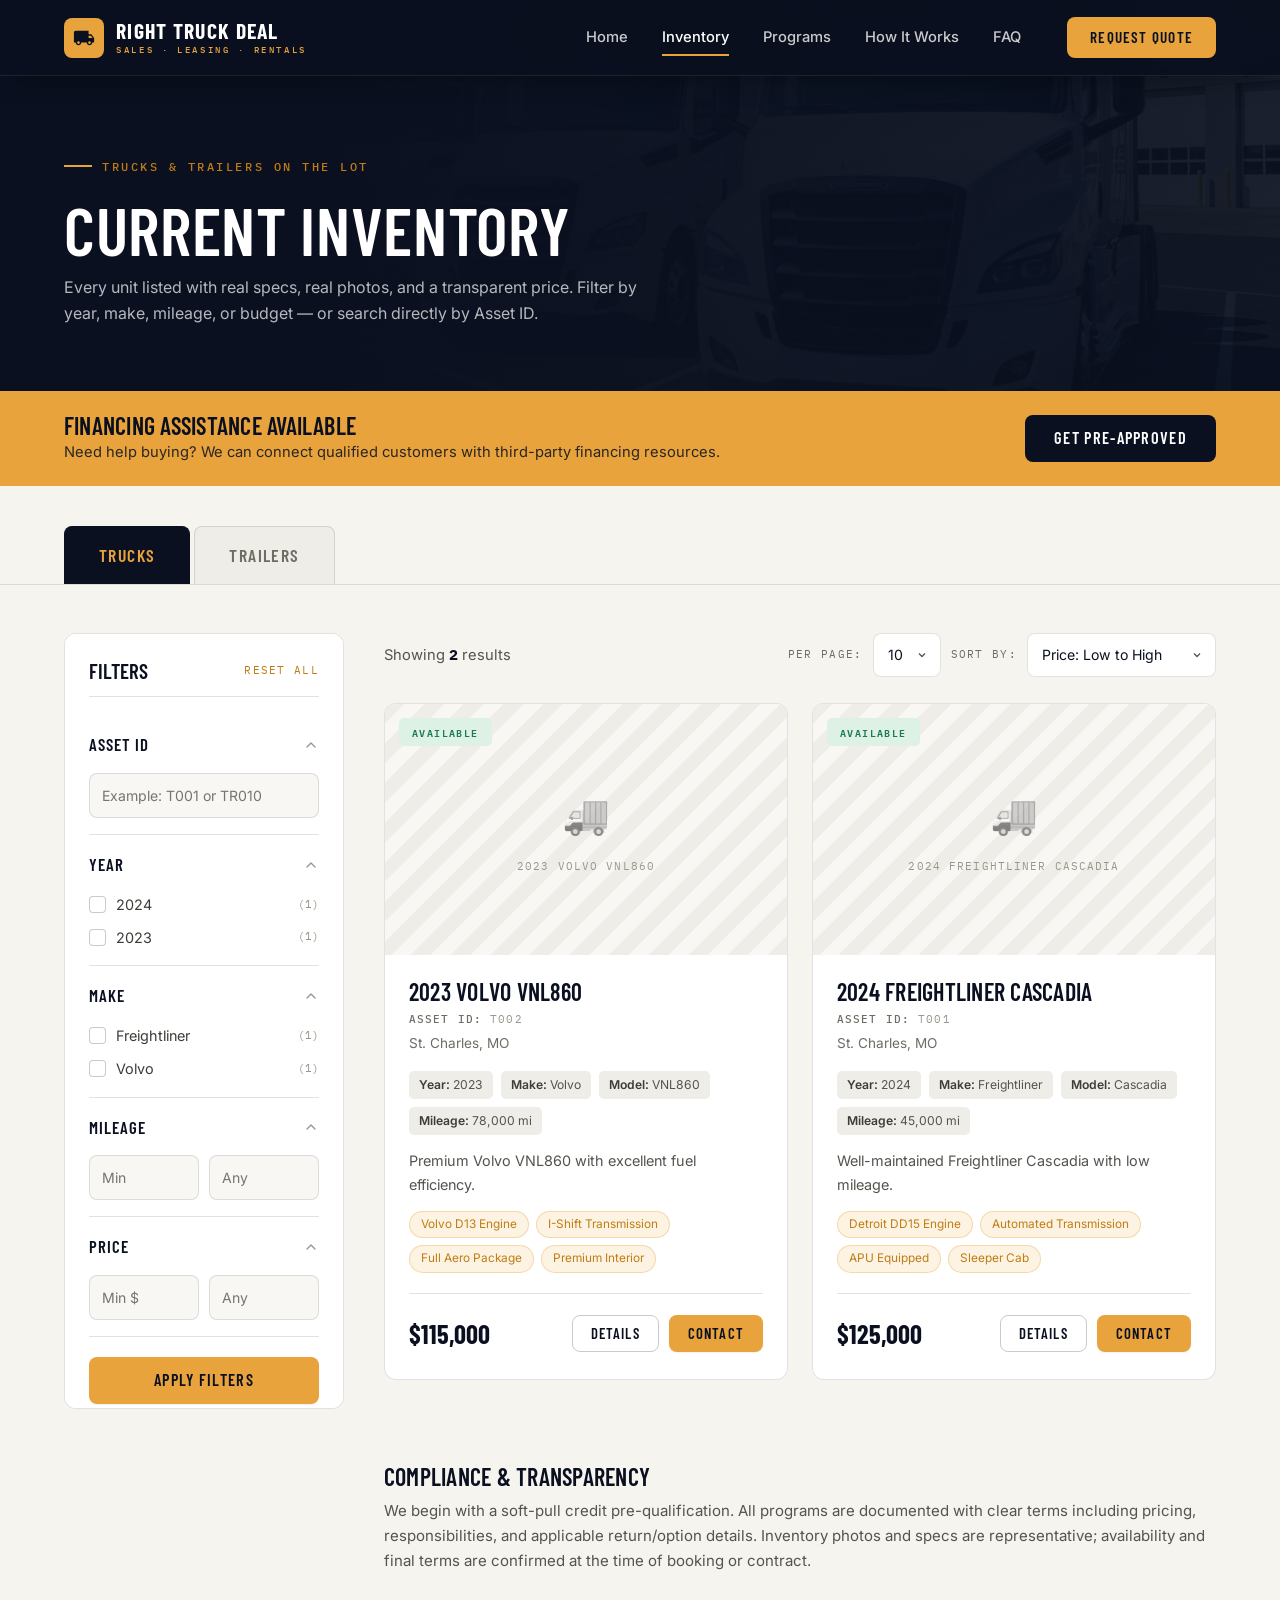
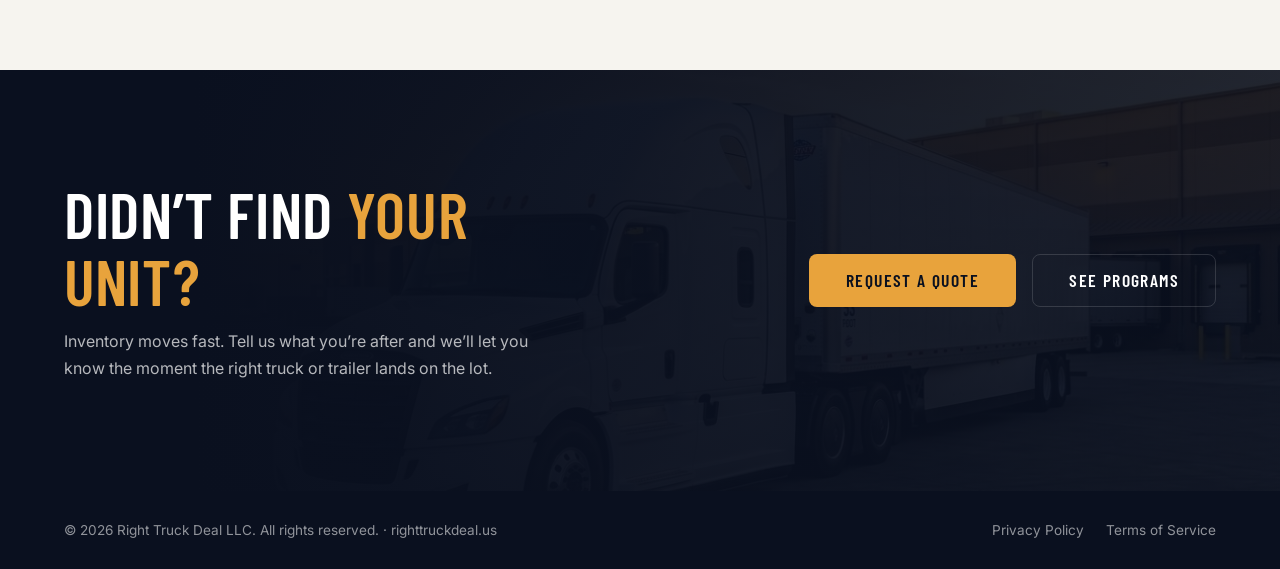
==== commit 6be97483: "Design-review polish pass: fix overflow, modal, hero wrap; add 404 and meta - Eliminate horizontal o" ====
--- a/sales.html
+++ b/sales.html
@@ -3,11 +3,13 @@
 <head>
   <meta charset="UTF-8" />
   <meta name="viewport" content="width=device-width, initial-scale=1.0" />
+  <script>document.documentElement.className += " js";</script>
   <meta
     name="description"
     content="Browse our current inventory of trucks and trailers. Right Truck Deal LLC offers rental, leasing, lease-to-purchase, and sales with transparent pricing and flexible terms."
   />
   <title>Inventory | Right Truck Deal LLC</title>
+  <meta name="theme-color" content="#0a101f" />
 
   <link rel="icon" href="data:image/svg+xml,%3Csvg xmlns='http://www.w3.org/2000/svg' viewBox='0 0 64 64'%3E%3Crect width='64' height='64' rx='12' fill='%230a101f'/%3E%3Cpath d='M50 26h-7.5V16H12a4 4 0 0 0-4 4v22h4a7 7 0 0 0 14 0h12a7 7 0 0 0 14 0h4V34l-6-8zM19 46.5a3.5 3.5 0 1 1 0-7 3.5 3.5 0 0 1 0 7zm29.5-18 4.4 5.5h-8.4v-5.5h4zM45 46.5a3.5 3.5 0 1 1 0-7 3.5 3.5 0 0 1 0 7z' fill='%23e8a33c'/%3E%3C/svg%3E" />
 
@@ -17,7 +19,7 @@
     href="https://fonts.googleapis.com/css2?family=Barlow+Condensed:wght@500;600;700&family=IBM+Plex+Mono:wght@400;500;600&family=Inter:wght@400;500;600;700&display=swap"
     rel="stylesheet"
   />
-  <link rel="stylesheet" href="styles.css" />
+  <link rel="stylesheet" href="styles.css?v=20260825" />
 </head>
 
 <body>
@@ -75,7 +77,7 @@
     <a href="index.html#contact" class="btn btn-primary btn-lg" style="width: 100%;">Request Quote</a>
   </div>
 
-  <main>
+  <main id="main">
 
     <!-- ============ PAGE HERO ============ -->
     <section class="page-hero">
@@ -429,7 +431,7 @@
     </div>
   </footer>
 
-  <script src="app.js"></script>
+  <script src="app.js?v=20260825"></script>
 
 </body>
 </html>
--- a/styles.css
+++ b/styles.css
@@ -76,6 +76,12 @@
 html {
   scroll-behavior: smooth;
   -webkit-text-size-adjust: 100%;
+  overflow-x: hidden;
+}
+
+/* Anchor targets land below the fixed navbar */
+[id] {
+  scroll-margin-top: calc(var(--nav-h) + 20px);
 }
 
 body {
@@ -126,6 +132,33 @@
 ::selection {
   background: var(--gold);
   color: var(--ink);
+}
+
+:focus-visible {
+  outline: 2px solid var(--gold);
+  outline-offset: 3px;
+  border-radius: 2px;
+}
+
+/* Skip link for keyboard users */
+.skip-link {
+  position: fixed;
+  top: 10px;
+  left: 10px;
+  z-index: 500;
+  padding: 12px 20px;
+  background: var(--ink);
+  color: var(--white);
+  border: 1px solid var(--gold);
+  border-radius: var(--radius);
+  font-size: 0.9rem;
+  font-weight: 600;
+  transform: translateY(-200%);
+  transition: transform 0.25s var(--ease-out);
+}
+
+.skip-link:focus {
+  transform: none;
 }
 
 h1,
@@ -592,7 +625,6 @@
 .hero-title {
   font-size: clamp(3rem, 8.5vw, 6.2rem);
   font-weight: 700;
-  max-width: 13ch;
   margin-bottom: 24px;
 }
 
@@ -656,6 +688,12 @@
   to {
     opacity: 1;
     transform: none;
+  }
+}
+
+@media (max-height: 700px) {
+  .hero-scroll {
+    display: none;
   }
 }
 
@@ -1471,7 +1509,7 @@
 .form-group select:focus,
 .form-group textarea:focus {
   outline: none;
-  background: var(--white);
+  background-color: var(--white);
   border-color: var(--gold);
   box-shadow: 0 0 0 3px rgba(232, 163, 60, 0.18);
 }
@@ -1479,6 +1517,16 @@
 .form-group textarea {
   min-height: 130px;
   resize: vertical;
+}
+
+.form-group select {
+  appearance: none;
+  -webkit-appearance: none;
+  padding-right: 40px;
+  background-image: url("data:image/svg+xml,%3Csvg xmlns='http://www.w3.org/2000/svg' width='12' height='12' viewBox='0 0 24 24' fill='none' stroke='%2355534d' stroke-width='2.5'%3E%3Cpolyline points='6 9 12 15 18 9'/%3E%3C/svg%3E");
+  background-repeat: no-repeat;
+  background-position: right 14px center;
+  cursor: pointer;
 }
 
 .input-error {
@@ -2511,6 +2559,11 @@
   display: flex;
   flex-direction: column;
   min-height: 320px;
+  min-width: 0;
+}
+
+.modal-details {
+  min-width: 0;
 }
 
 .gallery-main {
@@ -2668,7 +2721,7 @@
 
 .modal-specs {
   display: grid;
-  grid-template-columns: 1fr 1fr;
+  grid-template-columns: repeat(2, minmax(0, 1fr));
   gap: 12px;
   margin-bottom: 24px;
 }
@@ -2743,20 +2796,22 @@
 
 /* ------------------------------------------------------------
    20. SCROLL REVEAL
+   (hidden states only apply when the html.js class is set by the
+   inline head script, so content stays visible without JS)
    ------------------------------------------------------------ */
-.reveal {
+.js .reveal {
   opacity: 0;
   transform: translateY(32px);
   transition: opacity var(--dur) var(--ease-out), transform var(--dur) var(--ease-out);
 }
 
-.reveal-left {
+.js .reveal-left {
   opacity: 0;
   transform: translateX(-40px);
   transition: opacity var(--dur) var(--ease-out), transform var(--dur) var(--ease-out);
 }
 
-.reveal-right {
+.js .reveal-right {
   opacity: 0;
   transform: translateX(40px);
   transition: opacity var(--dur) var(--ease-out), transform var(--dur) var(--ease-out);
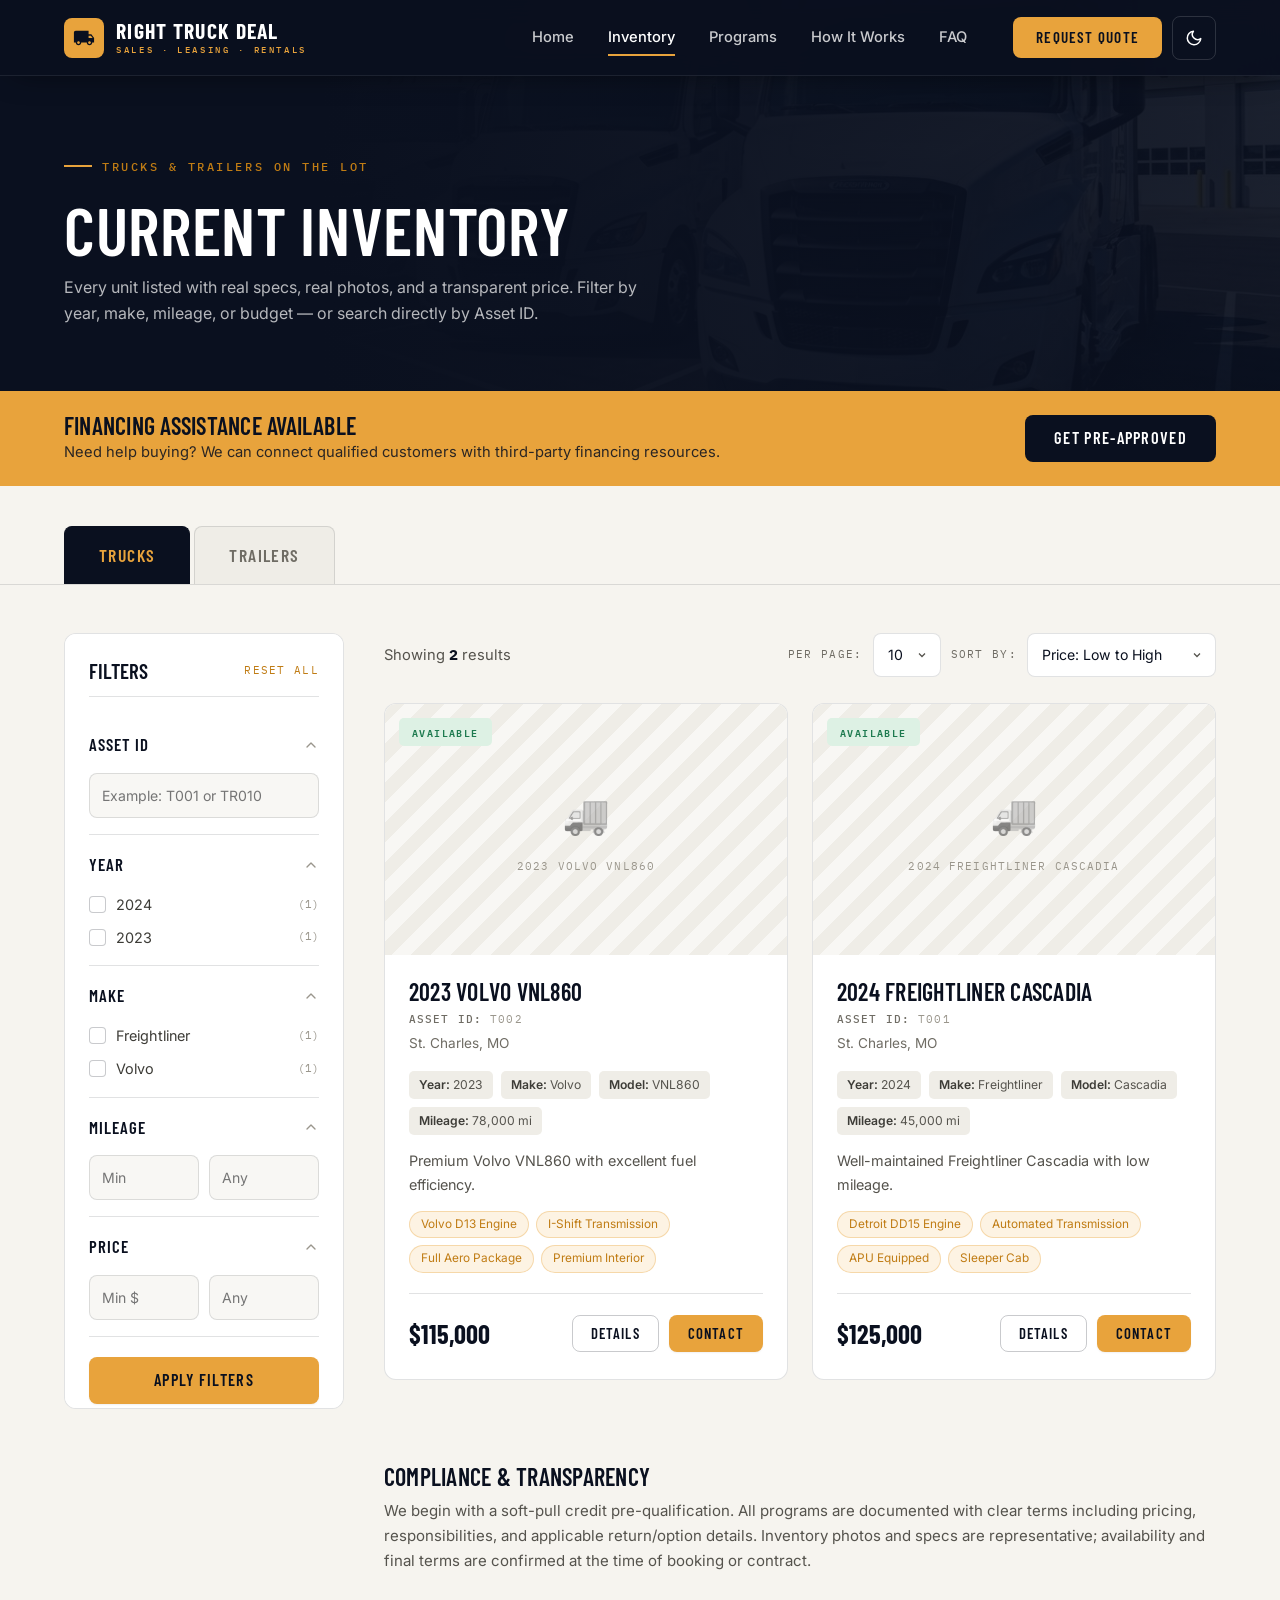
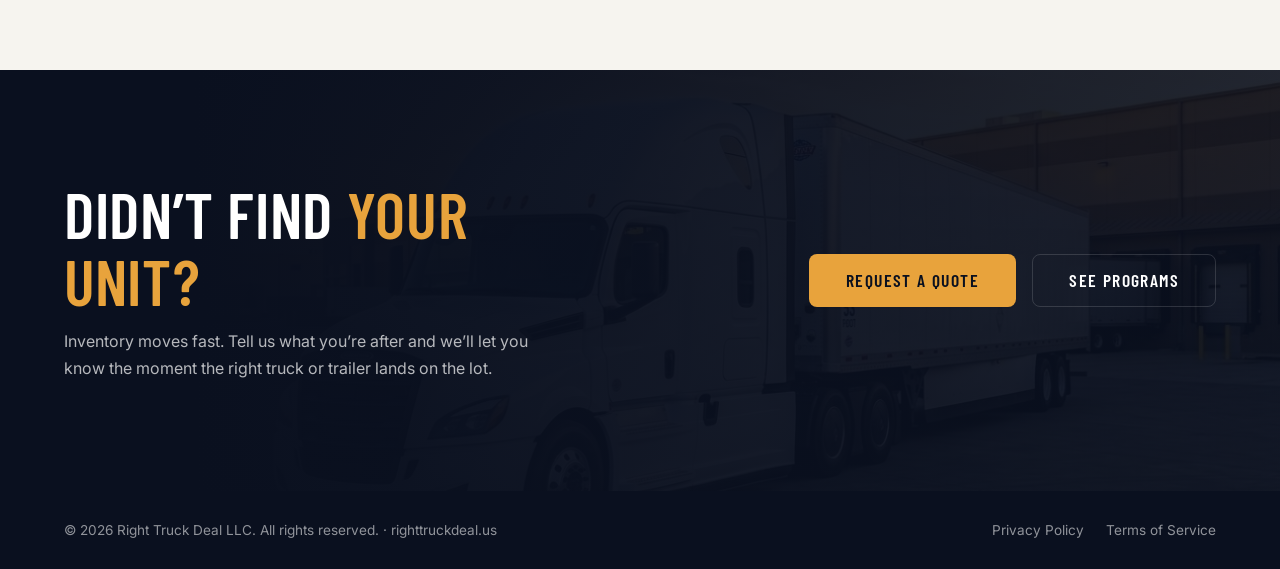
==== commit d8954b76: "Add dark mode, wire contact form to FormSubmit, publish business email - Dark mode: semantic color t" ====
--- a/sales.html
+++ b/sales.html
@@ -4,6 +4,14 @@
   <meta charset="UTF-8" />
   <meta name="viewport" content="width=device-width, initial-scale=1.0" />
   <script>document.documentElement.className += " js";</script>
+  <script>
+    (function () {
+      var saved = null;
+      try { saved = localStorage.getItem('rtd-theme'); } catch (e) {}
+      var dark = saved ? saved === 'dark' : window.matchMedia('(prefers-color-scheme: dark)').matches;
+      document.documentElement.setAttribute('data-theme', dark ? 'dark' : 'light');
+    })();
+  </script>
   <meta
     name="description"
     content="Browse our current inventory of trucks and trailers. Right Truck Deal LLC offers rental, leasing, lease-to-purchase, and sales with transparent pricing and flexible terms."
@@ -47,10 +55,16 @@
         <li role="none"><a href="index.html#faq" role="menuitem">FAQ</a></li>
       </ul>
 
-      <a href="index.html#contact" class="btn btn-primary navbar-cta">Request Quote</a>
-
-      <button
-        class="navbar-toggle mobile-menu-toggle"
+      <div class="navbar-actions">
+        <a href="index.html#contact" class="btn btn-primary navbar-cta">Request Quote</a>
+
+        <button class="theme-toggle" type="button" aria-label="Toggle dark mode" title="Toggle dark mode">
+          <svg class="ic-moon" xmlns="http://www.w3.org/2000/svg" viewBox="0 0 24 24" fill="none" stroke="currentColor" stroke-width="2" stroke-linecap="round" stroke-linejoin="round" aria-hidden="true"><path d="M21 12.79A9 9 0 1 1 11.21 3 7 7 0 0 0 21 12.79z"/></svg>
+          <svg class="ic-sun" xmlns="http://www.w3.org/2000/svg" viewBox="0 0 24 24" fill="none" stroke="currentColor" stroke-width="2" stroke-linecap="round" stroke-linejoin="round" aria-hidden="true"><circle cx="12" cy="12" r="5"/><line x1="12" y1="1" x2="12" y2="3"/><line x1="12" y1="21" x2="12" y2="23"/><line x1="4.22" y1="4.22" x2="5.64" y2="5.64"/><line x1="18.36" y1="18.36" x2="19.78" y2="19.78"/><line x1="1" y1="12" x2="3" y2="12"/><line x1="21" y1="12" x2="23" y2="12"/><line x1="4.22" y1="19.78" x2="5.64" y2="18.36"/><line x1="18.36" y1="5.64" x2="19.78" y2="4.22"/></svg>
+        </button>
+
+        <button
+          class="navbar-toggle mobile-menu-toggle"
         aria-label="Toggle navigation menu"
         aria-expanded="false"
         aria-controls="mobile-menu-sales"
@@ -62,6 +76,7 @@
           <line x1="3" y1="18" x2="21" y2="18"></line>
         </svg>
       </button>
+      </div>
     </div>
   </nav>
 
--- a/styles.css
+++ b/styles.css
@@ -60,6 +60,86 @@
   /* Motion */
   --ease-out: cubic-bezier(0.22, 1, 0.36, 1);
   --dur: 0.55s;
+
+  /* Semantic (swapped by the dark theme) */
+  --bg: var(--paper);
+  --surface: var(--white);
+  --text: var(--ink);
+  --contrast-bg: var(--ink);
+  --btn-hover-bg: var(--gold-deep);
+  --btn-hover-fg: var(--white);
+
+  color-scheme: light;
+}
+
+/* Dark theme tokens: page and surfaces go navy, grays invert,
+   brand-dark sections stay as they are. */
+@media (prefers-color-scheme: dark) {
+  :root:not([data-theme='light']) {
+    color-scheme: dark;
+    --bg: #0d1526;
+    --surface: #131d33;
+    --text: #eef1f6;
+    --contrast-bg: #1d2a47;
+    --btn-hover-bg: #f3b653;
+    --btn-hover-fg: var(--ink);
+    --gold-deep: #f0b04f;
+    --gold-soft: rgba(232, 163, 60, 0.12);
+    --color-gray-50: #172136;
+    --color-gray-100: #1b2740;
+    --color-gray-200: #26344f;
+    --color-gray-300: #384763;
+    --color-gray-400: #7f8a9e;
+    --color-gray-500: #9ba5b7;
+    --color-gray-600: #b7bfcd;
+    --color-gray-700: #d1d7e1;
+    --color-gray-800: #e6e9ef;
+    --color-gray-900: #f3f5f8;
+    --ok: #6fdba6;
+    --ok-bg: rgba(29, 122, 79, 0.25);
+    --warn: #f3c56b;
+    --warn-bg: rgba(146, 97, 14, 0.28);
+    --bad: #f39a9a;
+    --bad-bg: rgba(161, 51, 51, 0.28);
+    --line: rgba(255, 255, 255, 0.1);
+    --line-strong: rgba(255, 255, 255, 0.24);
+    --shadow-sm: 0 1px 2px rgba(0, 0, 0, 0.4);
+    --shadow-md: 0 10px 30px -12px rgba(0, 0, 0, 0.6);
+    --shadow-lg: 0 24px 60px -20px rgba(0, 0, 0, 0.75);
+  }
+}
+
+:root[data-theme='dark'] {
+  color-scheme: dark;
+  --bg: #0d1526;
+  --surface: #131d33;
+  --text: #eef1f6;
+  --contrast-bg: #1d2a47;
+  --btn-hover-bg: #f3b653;
+  --btn-hover-fg: var(--ink);
+  --gold-deep: #f0b04f;
+  --gold-soft: rgba(232, 163, 60, 0.12);
+  --color-gray-50: #172136;
+  --color-gray-100: #1b2740;
+  --color-gray-200: #26344f;
+  --color-gray-300: #384763;
+  --color-gray-400: #7f8a9e;
+  --color-gray-500: #9ba5b7;
+  --color-gray-600: #b7bfcd;
+  --color-gray-700: #d1d7e1;
+  --color-gray-800: #e6e9ef;
+  --color-gray-900: #f3f5f8;
+  --ok: #6fdba6;
+  --ok-bg: rgba(29, 122, 79, 0.25);
+  --warn: #f3c56b;
+  --warn-bg: rgba(146, 97, 14, 0.28);
+  --bad: #f39a9a;
+  --bad-bg: rgba(161, 51, 51, 0.28);
+  --line: rgba(255, 255, 255, 0.1);
+  --line-strong: rgba(255, 255, 255, 0.24);
+  --shadow-sm: 0 1px 2px rgba(0, 0, 0, 0.4);
+  --shadow-md: 0 10px 30px -12px rgba(0, 0, 0, 0.6);
+  --shadow-lg: 0 24px 60px -20px rgba(0, 0, 0, 0.75);
 }
 
 /* ------------------------------------------------------------
@@ -88,9 +168,10 @@
   font-family: var(--font-body);
   font-size: 1rem;
   line-height: 1.65;
-  color: var(--ink);
-  background: var(--paper);
+  color: var(--text);
+  background: var(--bg);
   overflow-x: hidden;
+  transition: background-color 0.3s, color 0.3s;
 }
 
 body.modal-open {
@@ -301,8 +382,8 @@
 
 .btn-primary:hover,
 .btn--primary:hover {
-  background: var(--gold-deep);
-  color: var(--white);
+  background: var(--btn-hover-bg);
+  color: var(--btn-hover-fg);
   transform: translateY(-2px);
   box-shadow: var(--shadow-md);
 }
@@ -310,15 +391,15 @@
 .btn-secondary,
 .btn--secondary {
   background: transparent;
-  color: var(--ink);
+  color: var(--text);
   border-color: var(--line-strong);
 }
 
 .btn-secondary:hover,
 .btn--secondary:hover {
-  border-color: var(--ink);
-  background: var(--ink);
-  color: var(--white);
+  border-color: var(--text);
+  background: var(--text);
+  color: var(--bg);
   transform: translateY(-2px);
 }
 
@@ -477,6 +558,12 @@
   font-size: 0.95rem;
 }
 
+.navbar-actions {
+  display: flex;
+  align-items: center;
+  gap: 10px;
+}
+
 .navbar-toggle {
   display: none;
   width: 44px;
@@ -486,7 +573,65 @@
   color: var(--white);
   border: 1px solid var(--line-inverse);
   border-radius: var(--radius);
-  margin-left: auto;
+}
+
+.theme-toggle {
+  width: 44px;
+  height: 44px;
+  display: inline-flex;
+  align-items: center;
+  justify-content: center;
+  color: var(--white);
+  border: 1px solid var(--line-inverse);
+  border-radius: var(--radius);
+  transition: background 0.25s, color 0.25s, border-color 0.25s, transform 0.25s var(--ease-out);
+}
+
+.theme-toggle:hover {
+  background: var(--gold);
+  border-color: var(--gold);
+  color: var(--ink);
+  transform: translateY(-1px);
+}
+
+.theme-toggle svg {
+  width: 18px;
+  height: 18px;
+}
+
+.theme-toggle .ic-sun {
+  display: none;
+}
+
+[data-theme='dark'] .theme-toggle .ic-sun {
+  display: block;
+}
+
+[data-theme='dark'] .theme-toggle .ic-moon {
+  display: none;
+}
+
+/* In dark mode the brand-dark bands need a hairline to separate from the page */
+[data-theme='dark'] .section--dark,
+[data-theme='dark'] .stats,
+[data-theme='dark'] .cta-band,
+[data-theme='dark'] .site-footer,
+[data-theme='dark'] .simple-footer,
+[data-theme='dark'] .page-hero,
+[data-theme='dark'] .section--gray {
+  border-top: 1px solid var(--line-inverse);
+  border-bottom: 1px solid var(--line-inverse);
+}
+
+[data-theme='dark'] .stat-value,
+[data-theme='dark'] .featured-price,
+[data-theme='dark'] .card-price {
+  color: var(--gold);
+}
+
+[data-theme='dark'] .help-box,
+[data-theme='dark'] .showcase-media .badge-float {
+  border: 1px solid var(--line-inverse);
 }
 
 .navbar-toggle svg {
@@ -847,7 +992,7 @@
 
 .program-card {
   position: relative;
-  background: var(--white);
+  background: var(--surface);
   border: 1px solid var(--line);
   border-radius: var(--radius-lg);
   padding: 40px 36px 36px;
@@ -906,7 +1051,7 @@
 }
 
 .program-card:hover .program-icon {
-  background: var(--ink);
+  background: var(--contrast-bg);
   color: var(--gold);
   transform: rotate(-4deg) scale(1.05);
 }
@@ -957,7 +1102,7 @@
   font-weight: 600;
   letter-spacing: 0.08em;
   text-transform: uppercase;
-  color: var(--ink);
+  color: var(--text);
   border-bottom: 2px solid var(--gold);
   padding-bottom: 3px;
   transition: color 0.25s;
@@ -999,7 +1144,7 @@
 }
 
 .featured-card {
-  background: var(--white);
+  background: var(--surface);
   border: 1px solid var(--line);
   border-radius: var(--radius-lg);
   overflow: hidden;
@@ -1081,7 +1226,7 @@
   font-family: var(--font-display);
   font-size: 1.5rem;
   font-weight: 700;
-  color: var(--ink);
+  color: var(--text);
 }
 
 .featured-foot a {
@@ -1096,7 +1241,7 @@
 }
 
 .featured-foot a:hover {
-  color: var(--ink);
+  color: var(--text);
 }
 
 /* ------------------------------------------------------------
@@ -1144,7 +1289,7 @@
   position: absolute;
   right: -18px;
   bottom: -24px;
-  background: var(--ink);
+  background: var(--contrast-bg);
   color: var(--white);
   border-radius: var(--radius-lg);
   padding: 20px 26px;
@@ -1190,7 +1335,7 @@
   border: 1px solid var(--line);
   border-radius: 10px;
   color: var(--gold-deep);
-  background: var(--white);
+  background: var(--surface);
 }
 
 .checklist .check-ic svg {
@@ -1274,7 +1419,7 @@
 }
 
 .faq-item {
-  background: var(--white);
+  background: var(--surface);
   border: 1px solid var(--line);
   border-radius: var(--radius-lg);
   margin-bottom: 14px;
@@ -1422,7 +1567,7 @@
   display: flex;
   gap: 18px;
   align-items: flex-start;
-  background: var(--white);
+  background: var(--surface);
   border: 1px solid var(--line);
   border-radius: var(--radius-lg);
   padding: 22px 24px;
@@ -1466,7 +1611,7 @@
 
 /* Form */
 .contact-form-wrap {
-  background: var(--white);
+  background: var(--surface);
   border: 1px solid var(--line);
   border-radius: var(--radius-lg);
   padding: 40px;
@@ -1509,7 +1654,7 @@
 .form-group select:focus,
 .form-group textarea:focus {
   outline: none;
-  background-color: var(--white);
+  background-color: var(--surface);
   border-color: var(--gold);
   box-shadow: 0 0 0 3px rgba(232, 163, 60, 0.18);
 }
@@ -1550,6 +1695,22 @@
   animation: rise 0.4s var(--ease-out);
 }
 
+.form-error {
+  background: var(--bad-bg);
+  color: var(--bad);
+  border: 1px solid rgba(161, 51, 51, 0.3);
+  border-radius: var(--radius);
+  padding: 14px 18px;
+  font-size: 0.92rem;
+  margin: 0 0 20px;
+  animation: rise 0.4s var(--ease-out);
+}
+
+.form-error a {
+  font-weight: 600;
+  text-decoration: underline;
+}
+
 .form-note {
   margin-top: 14px;
   font-size: 0.8rem;
@@ -1741,7 +1902,7 @@
 }
 
 .inventory-header {
-  background: var(--paper);
+  background: var(--bg);
   border-bottom: 1px solid var(--line);
   padding: 40px 0 0;
 }
@@ -1772,13 +1933,13 @@
 }
 
 .tab-btn:hover {
-  color: var(--ink);
+  color: var(--text);
 }
 
 .tab-btn.active {
-  background: var(--ink);
+  background: var(--contrast-bg);
   color: var(--gold);
-  border-color: var(--ink);
+  border-color: var(--contrast-bg);
 }
 
 /* ------------------------------------------------------------
@@ -1798,7 +1959,7 @@
 .filters-sidebar {
   position: sticky;
   top: calc(var(--nav-h) + 24px);
-  background: var(--white);
+  background: var(--surface);
   border: 1px solid var(--line);
   border-radius: var(--radius-lg);
   padding: 26px 24px;
@@ -1896,7 +2057,7 @@
 }
 
 .filter-option:hover {
-  color: var(--ink);
+  color: var(--text);
 }
 
 .filter-option input[type='checkbox'] {
@@ -1907,7 +2068,7 @@
   flex-shrink: 0;
   border: 1.5px solid var(--line-strong);
   border-radius: 4px;
-  background: var(--white);
+  background: var(--surface);
   display: grid;
   place-items: center;
   cursor: pointer;
@@ -1979,7 +2140,7 @@
 /* Help box */
 .help-box {
   margin-top: 22px;
-  background: var(--ink);
+  background: var(--contrast-bg);
   color: var(--white);
   border-radius: var(--radius-lg);
   padding: 24px 22px;
@@ -2048,7 +2209,7 @@
   font-weight: 600;
   letter-spacing: 0.06em;
   text-transform: uppercase;
-  background: var(--ink);
+  background: var(--contrast-bg);
   color: var(--white);
   border-radius: var(--radius);
   margin-bottom: 20px;
@@ -2106,7 +2267,7 @@
 }
 
 .results-count strong {
-  color: var(--ink);
+  color: var(--text);
   font-family: var(--font-mono);
 }
 
@@ -2128,7 +2289,7 @@
 .results-sort select {
   padding: 9px 34px 9px 14px;
   font-size: 0.88rem;
-  background: var(--white)
+  background: var(--surface)
     url("data:image/svg+xml,%3Csvg xmlns='http://www.w3.org/2000/svg' width='12' height='12' viewBox='0 0 24 24' fill='none' stroke='%2355534d' stroke-width='2.5'%3E%3Cpolyline points='6 9 12 15 18 9'/%3E%3C/svg%3E")
     no-repeat right 12px center;
   border: 1px solid var(--line);
@@ -2175,7 +2336,7 @@
 
 /* Card */
 .inventory-card {
-  background: var(--white);
+  background: var(--surface);
   border: 1px solid var(--line);
   border-radius: var(--radius-lg);
   overflow: hidden;
@@ -2430,7 +2591,7 @@
 
 .no-results h3 {
   font-size: 1.6rem;
-  color: var(--ink);
+  color: var(--text);
   margin-bottom: 8px;
 }
 
@@ -2453,20 +2614,20 @@
   justify-content: center;
   font-family: var(--font-mono);
   font-size: 0.82rem;
-  background: var(--white);
+  background: var(--surface);
   border: 1px solid var(--line);
   border-radius: var(--radius);
   transition: background 0.2s, color 0.2s, border-color 0.2s, transform 0.2s;
 }
 
 .pagination-btn:hover:not(:disabled) {
-  border-color: var(--ink);
+  border-color: var(--text);
   transform: translateY(-2px);
 }
 
 .pagination-btn.active {
-  background: var(--ink);
-  border-color: var(--ink);
+  background: var(--contrast-bg);
+  border-color: var(--contrast-bg);
   color: var(--gold);
 }
 
@@ -2509,7 +2670,7 @@
   width: 100%;
   max-width: 1080px;
   max-height: 90vh;
-  background: var(--white);
+  background: var(--surface);
   border-radius: var(--radius-lg);
   overflow: hidden;
   transform: translateY(24px) scale(0.98);
@@ -2842,6 +3003,10 @@
     display: none;
   }
 
+  .navbar-actions {
+    margin-left: auto;
+  }
+
   .navbar-toggle {
     display: inline-flex;
   }
@@ -2967,6 +3132,20 @@
     padding: 0 18px;
   }
 
+  .navbar-brand {
+    font-size: 1.1rem;
+    white-space: nowrap;
+  }
+
+  .navbar-brand .brand-mark {
+    width: 36px;
+    height: 36px;
+  }
+
+  .navbar-brand .brand-text small {
+    display: none;
+  }
+
   .section-head {
     margin-bottom: 40px;
   }
@@ -3095,6 +3274,25 @@
 }
 
 @media (max-width: 420px) {
+  .navbar .container {
+    gap: 12px;
+  }
+
+  .navbar-brand {
+    font-size: 1rem;
+    gap: 8px;
+  }
+
+  .navbar-actions {
+    gap: 6px;
+  }
+
+  .theme-toggle,
+  .navbar-toggle {
+    width: 40px;
+    height: 40px;
+  }
+
   .hero-chips {
     flex-direction: column;
     gap: 10px;
